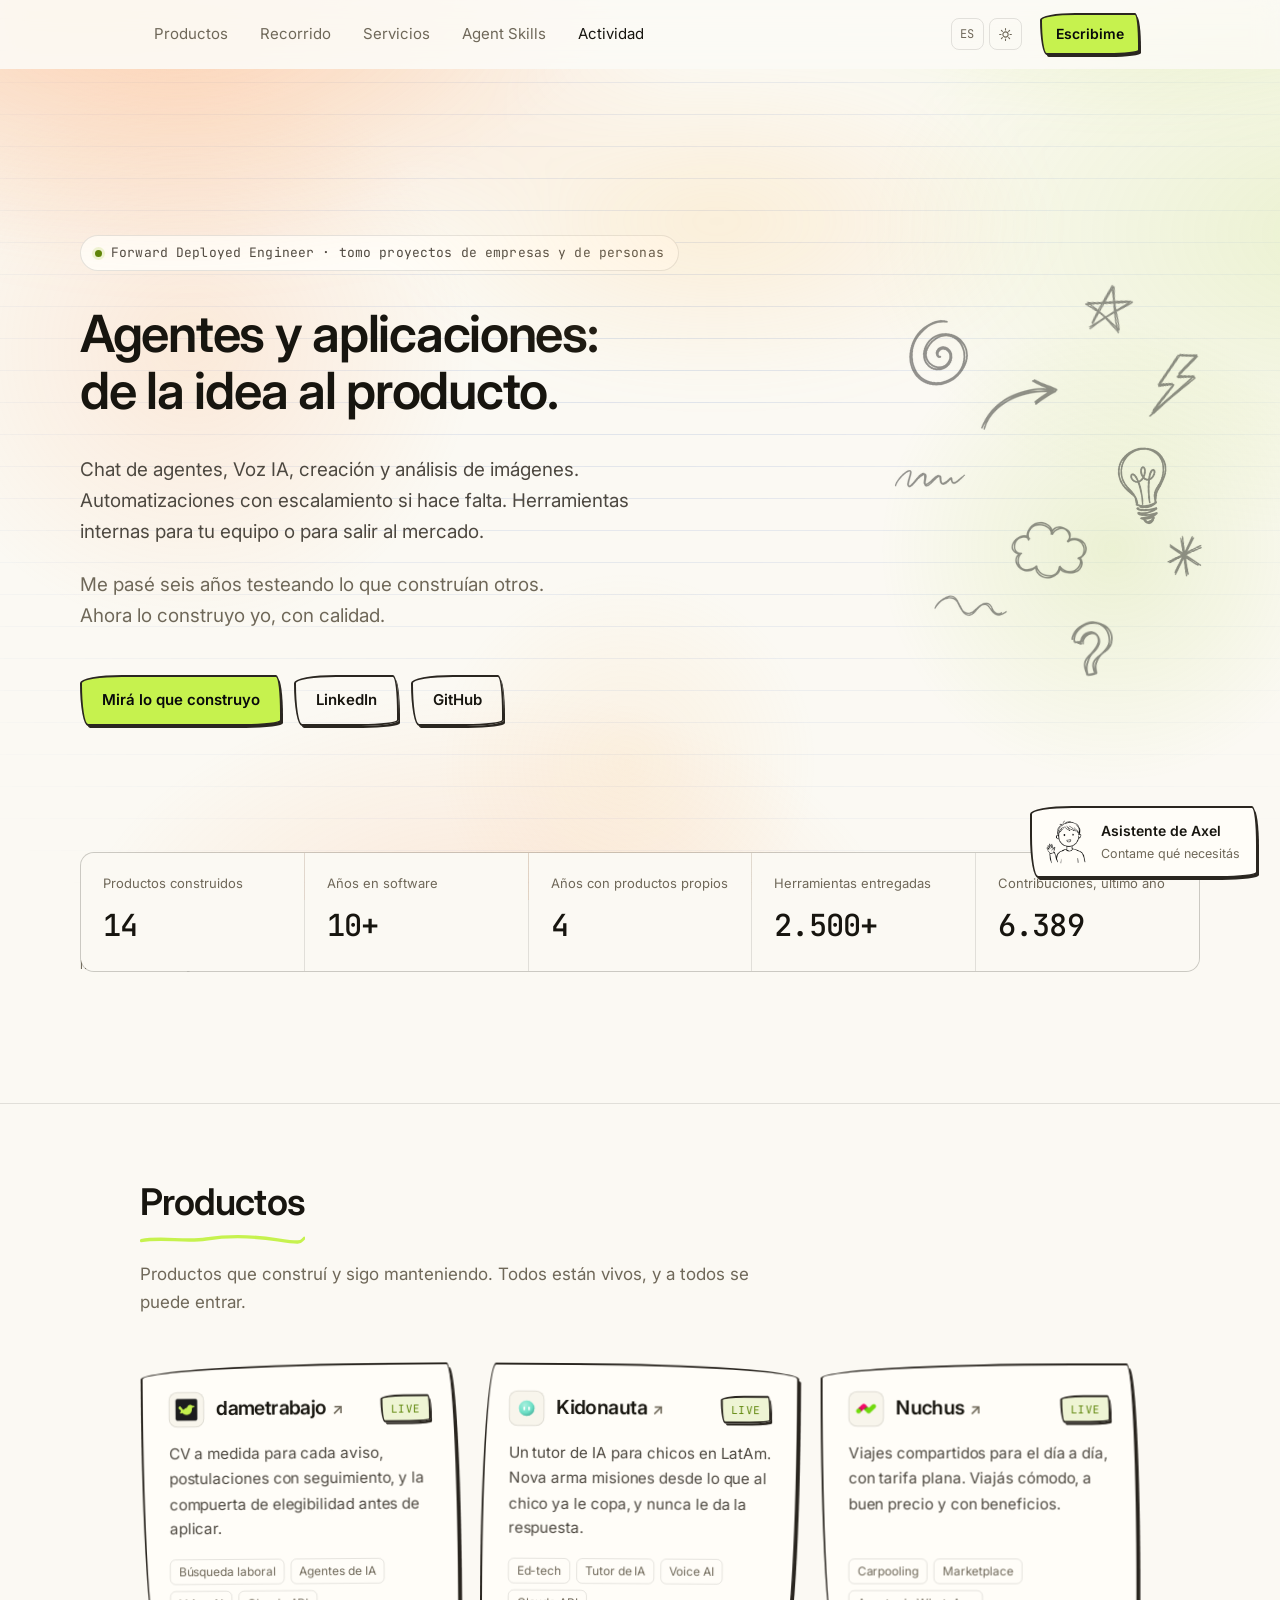
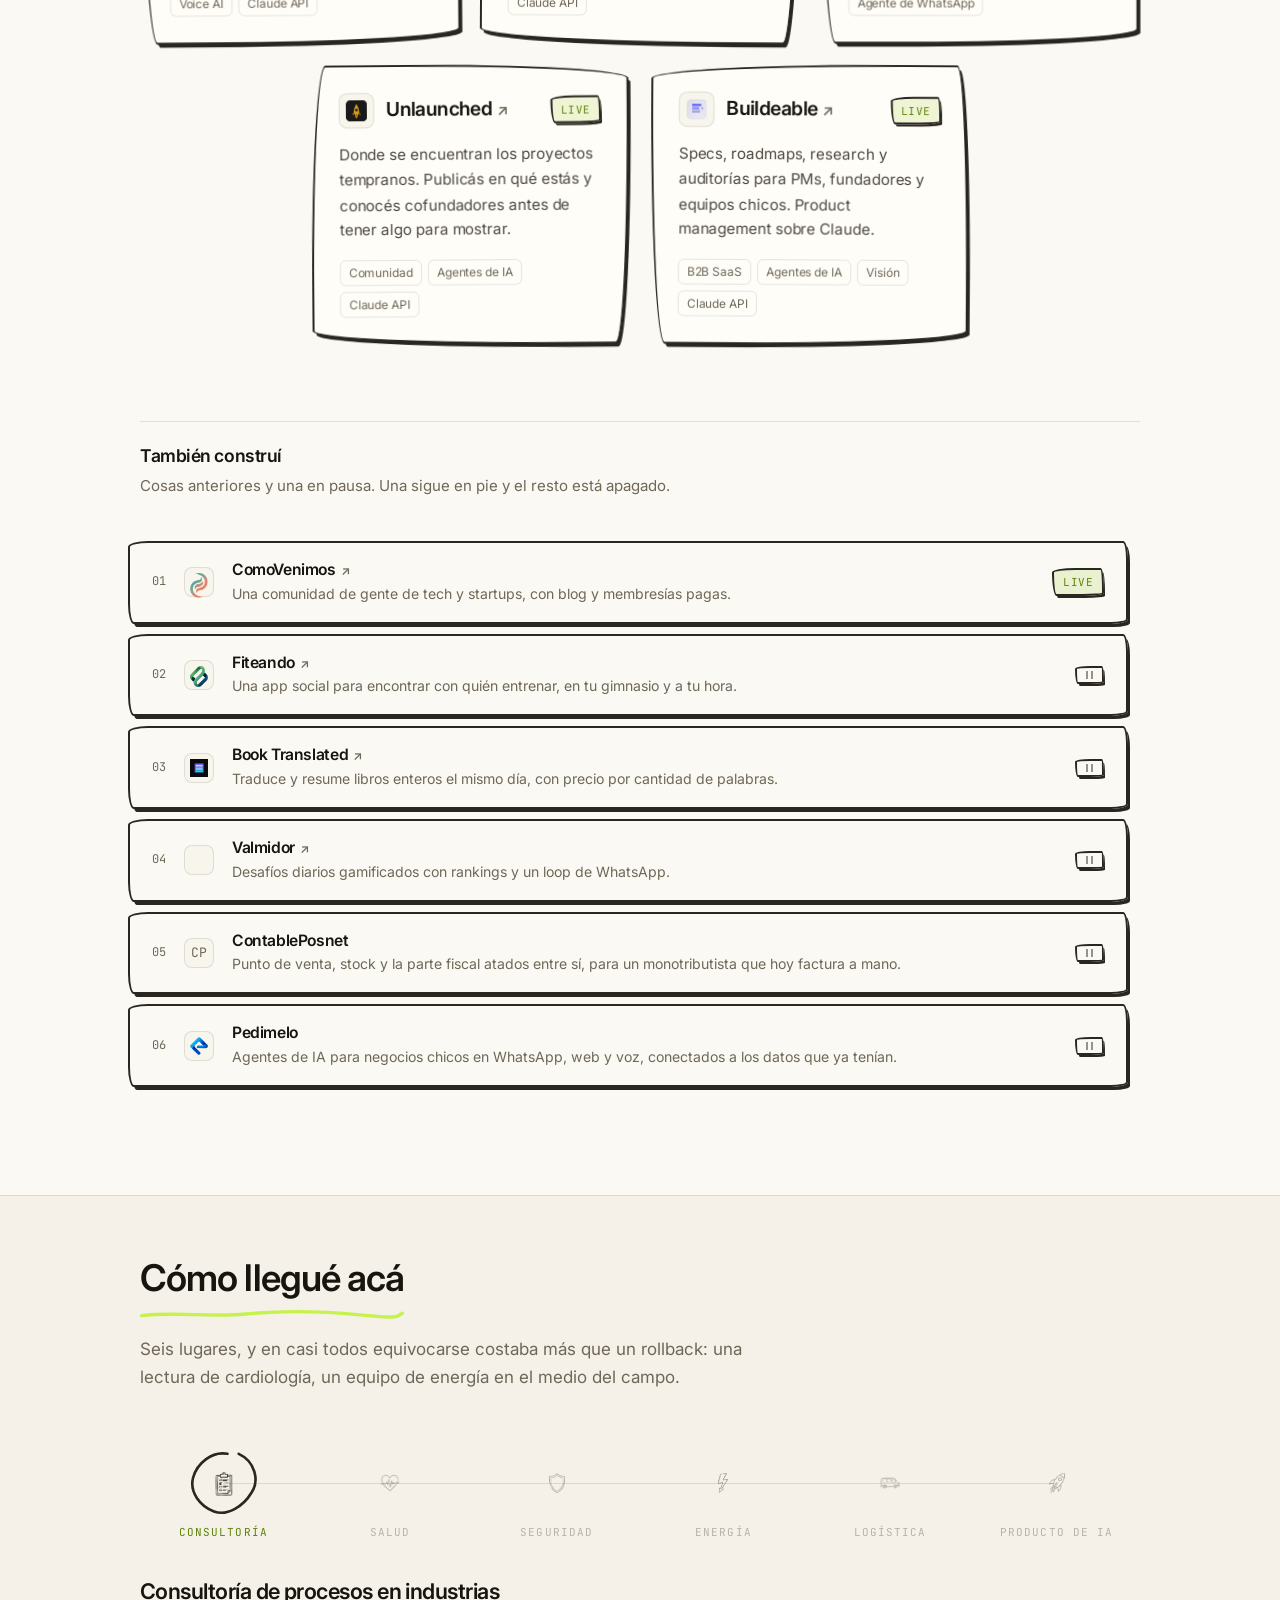
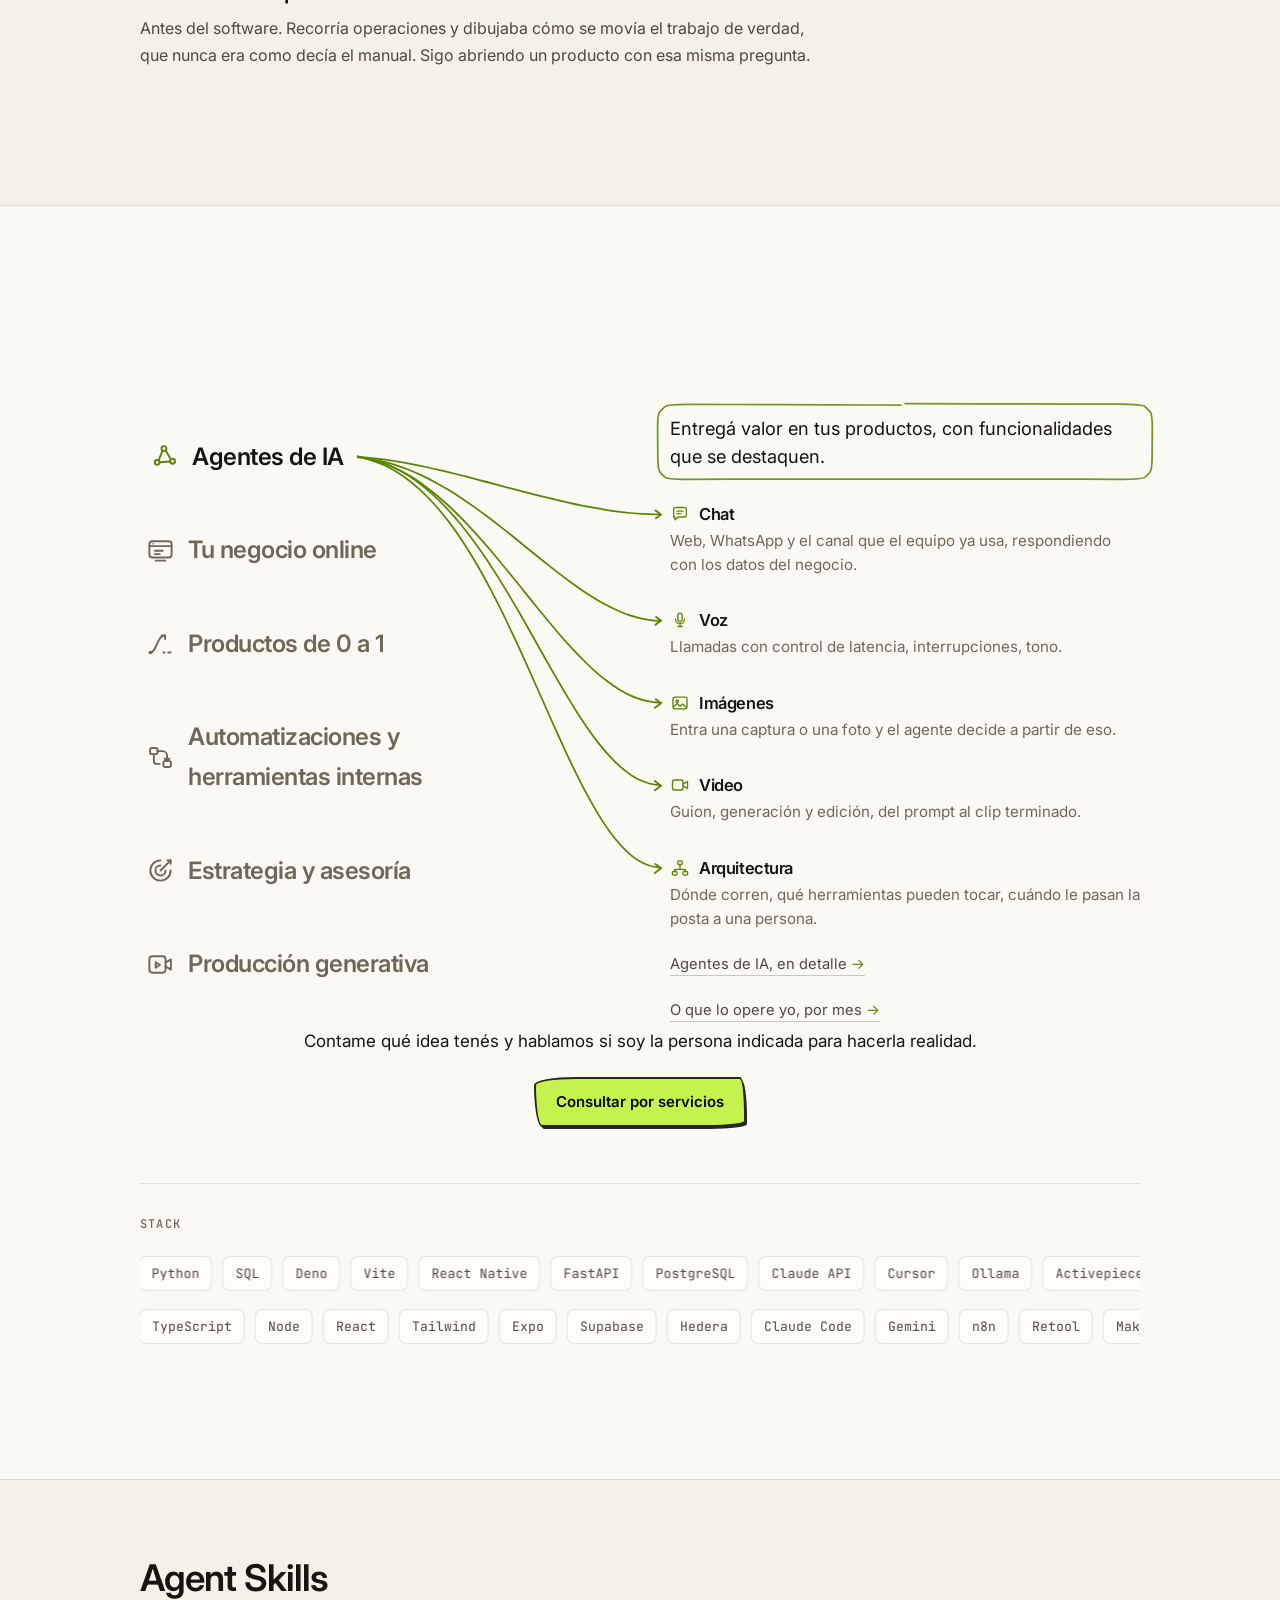
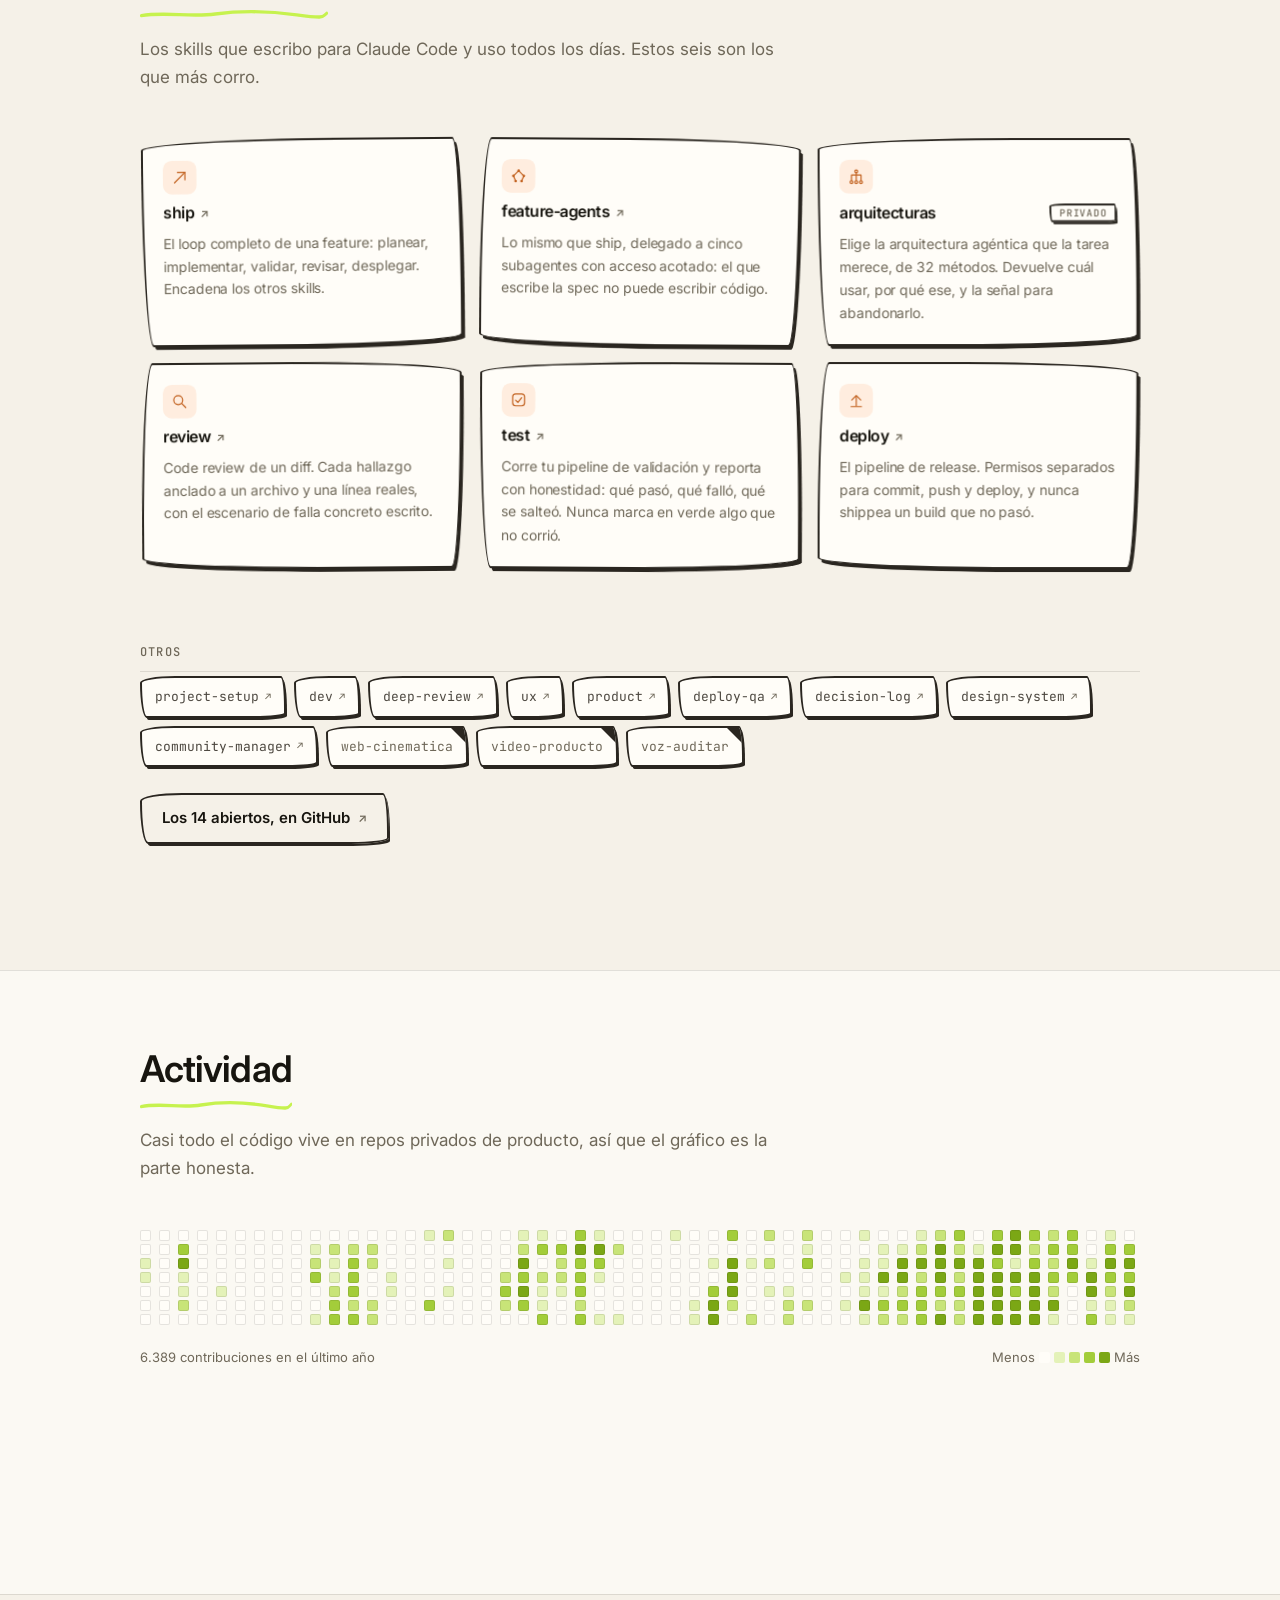
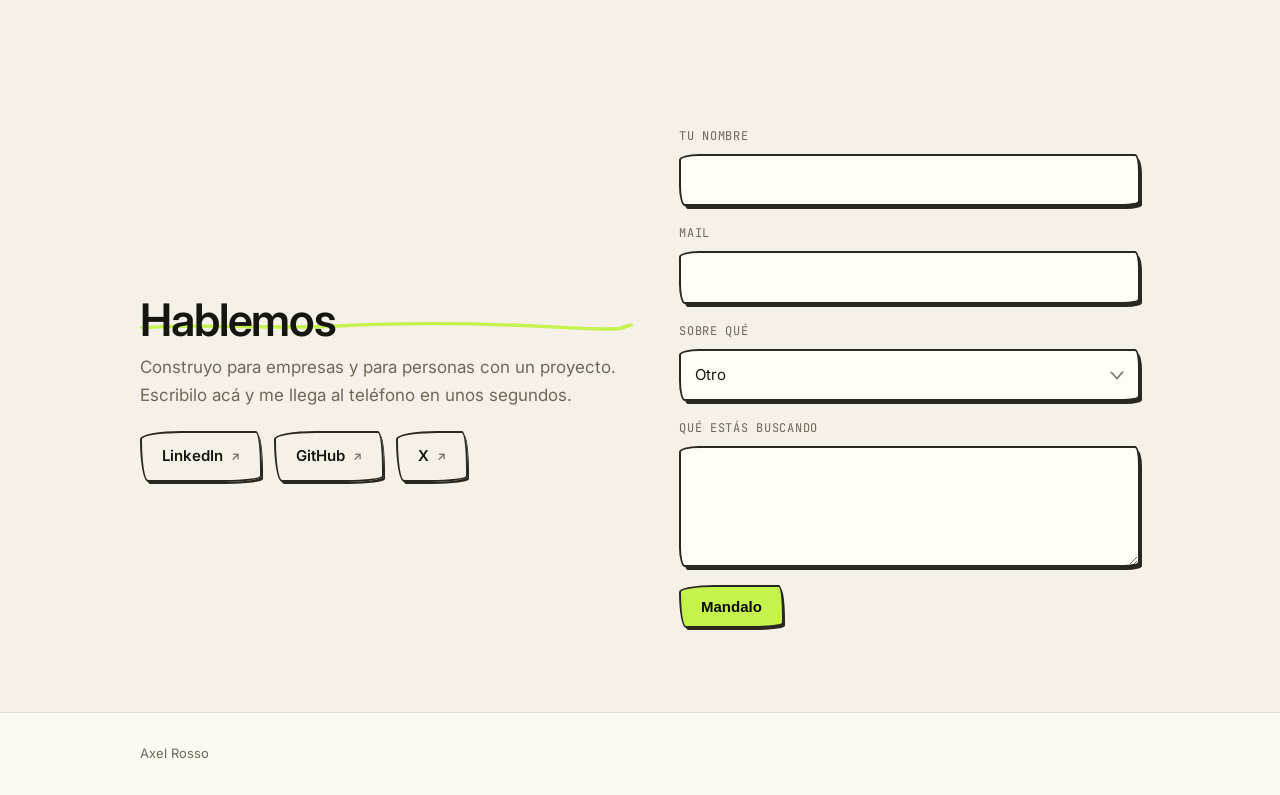
==== index.html @ 7a2b0bc4 "chore(data): refresh GitHub activity" ====
<!doctype html>
<html lang="es" data-skin="doodle">
<head>
<meta charset="utf-8">
<meta name="viewport" content="width=device-width, initial-scale=1">
<title>Agentes de IA, páginas web y productos a medida · Axel Rosso</title>
<meta name="description" content="Agentes de IA, páginas web con medición, automatizaciones y productos desde cero. Trabajo como Forward Deployed Engineer: construyo sobre tus datos y me quedo hasta que funciona. Para empresas y para personas con una idea.">
<link rel="canonical" href="https://axelrosso.com/">
<link rel="alternate" hreflang="es" href="https://axelrosso.com/">
<link rel="alternate" hreflang="en" href="https://axelrosso.com/en/">
<link rel="alternate" hreflang="x-default" href="https://axelrosso.com/">
<meta property="og:type" content="website">
<meta property="og:locale" content="es_AR">
<meta property="og:title" content="Agentes de IA, páginas web y productos a medida · Axel Rosso">
<meta property="og:description" content="Agentes de IA, páginas web con medición, automatizaciones y productos desde cero. Trabajo como Forward Deployed Engineer: construyo sobre tus datos y me quedo hasta que funciona. Para empresas y para personas con una idea.">
<meta property="og:url" content="https://axelrosso.com/">
<meta property="og:image" content="https://axelrosso.com/assets/og.jpg?v=1">
<meta property="og:image:width" content="1200">
<meta property="og:image:height" content="630">
<meta property="og:image:alt" content="Un dibujo a mano de alguien saludando.">
<meta name="twitter:card" content="summary_large_image">
<meta name="twitter:creator" content="@ArrobAxel">
<meta name="theme-color" content="#FBFAF7">
<!-- 🔴 EL .ICO DE LA RAIZ VA PRIMERO Y SIN VERSION EN LA URL. Google saca
     el icono del resultado de busqueda de lo que declara la portada, pero
     su rastreador pide `/favicon.ico` igual y hasta hoy eso daba 404. Y
     pide una URL estable: un `?v=` es una URL que cambia. El png queda
     detras para la pestaña del navegador, que es donde el cache-buster si
     hace falta. -->
<link rel="icon" href="/favicon.ico" sizes="any">
<link rel="icon" type="image/png" href="assets/favicon.png?v=1">
<link rel="apple-touch-icon" href="assets/apple-touch-icon.png?v=1">
<link rel="preconnect" href="https://fonts.googleapis.com">
<link rel="preconnect" href="https://fonts.gstatic.com" crossorigin>
<link rel="stylesheet" href="https://fonts.googleapis.com/css2?family=Inter:wght@400;500;600;700&family=JetBrains+Mono:wght@400;500&display=swap">
<link rel="stylesheet" href="assets/style.css?v=95">
<link rel="stylesheet" href="assets/doodle.css?v=4">
<script>
/* Runs before the body parses, so the page never flashes the wrong theme or
   the wrong language.

   A stored choice always wins. What follows only decides what somebody sees on
   their very first visit, and the toggles are in the bar either way.

   🔴 LIGHT BY DEFAULT, AND prefers-color-scheme IS DELIBERATELY IGNORED. Most
   people never touched that setting, so on a laptop it mostly reports whatever
   the OS shipped with rather than a preference. The skin is drawn ink, and ink
   on paper is what it was designed for: dark is a good version of it, light is
   the one it was drawn as.

   🔴 SPANISH BY DEFAULT, AND THE TEST IS WHERE THEY ARE, NOT WHAT THEIR BROWSER
   IS SET TO. navigator.language answers a different question: plenty of people
   in Latin America run their browser in English without wanting to read this
   page in it. Time zone is the only location signal available with no network
   call and no consent to ask for, and it is not spoofed by accident.

   ⚠️ THE ZONE LIST IS THE US AND CANADA ENUMERATED, NOT `America/` AS A PREFIX.
   Buenos Aires, Mexico City and Sao Paulo are all `America/` too, so a prefix
   would put the whole continent into English, which is the exact opposite of
   what was asked. Enumerated it can only ever be incomplete, never wrong: an
   unlisted zone falls to Spanish, which is the default anyway. navigator
   .language stays as a second chance, so en-US and en-CA also get English even
   from a zone that is not on the list. */
(function () {
  var d = document.documentElement;
  d.classList.add('js');

  /* 🔴 SOLO LA ZONA HORARIA DECIDE, Y navigator.language NO PARTICIPA. Estaba
     como segunda oportunidad, y era el error: alguien en Buenos Aires con el
     navegador en inglés, que es medio gremio, caía en inglés. La pregunta es
     dónde está la persona, no en qué idioma tiene puesto el Chrome.

     ⚠️ La lista es enumerada y por eso está completa a propósito: ahora que es
     la única señal, una zona que falte manda a alguien de Estados Unidos a
     castellano. Enumerar sigue siendo lo correcto contra usar `America/` como
     prefijo, porque Buenos Aires, México y São Paulo también son `America/` y
     eso mandaría el continente entero a inglés.

     Los prefijos de abajo cubren las zonas con subcarpeta (Indiana, Kentucky,
     Dakota del Norte) y los alias viejos `US/` y `Canada/` que algunos
     navegadores todavía reportan. */
  var ZONAS = (
    /* Estados Unidos */
    'America/New_York America/Detroit America/Chicago America/Denver ' +
    'America/Phoenix America/Los_Angeles America/Anchorage America/Adak ' +
    'America/Boise America/Juneau America/Sitka America/Nome America/Menominee ' +
    'America/Metlakatla America/Yakutat Pacific/Honolulu ' +
    /* Canadá */
    'America/Toronto America/Vancouver America/Edmonton America/Winnipeg ' +
    'America/Halifax America/St_Johns America/Regina America/Moncton ' +
    'America/Whitehorse America/Yellowknife America/Iqaluit America/Dawson ' +
    'America/Dawson_Creek America/Fort_Nelson America/Creston America/Inuvik ' +
    'America/Cambridge_Bay America/Rankin_Inlet America/Resolute ' +
    'America/Swift_Current America/Atikokan America/Glace_Bay ' +
    'America/Goose_Bay America/Blanc-Sablon '
  );

  function enNorteamerica() {
    var zona = '';
    try { zona = Intl.DateTimeFormat().resolvedOptions().timeZone || ''; } catch (e) {}
    if (!zona) return false;
    if (ZONAS.indexOf(zona + ' ') > -1) return true;
    return zona.indexOf('America/Indiana/') === 0 ||
           zona.indexOf('America/Kentucky/') === 0 ||
           zona.indexOf('America/North_Dakota/') === 0 ||
           zona.indexOf('US/') === 0 ||
           zona.indexOf('Canada/') === 0;
  }

  var theme, lang;
  try { theme = localStorage.getItem('site-theme'); lang = localStorage.getItem('site-lang'); } catch (e) {}
  if (theme !== 'light' && theme !== 'dark') theme = 'light';
  if (lang !== 'es' && lang !== 'en') lang = enNorteamerica() ? 'en' : 'es';

  /* 🔴 EL IDIOMA AHORA ES UNA URL Y NO UNA CLASE. `/` viene en castellano y
     `/en/` en ingles, con el texto adentro del HTML: es lo unico que hace que
     un buscador vea la version en castellano, porque rastrea desde Estados
     Unidos y con la regla de la zona horaria siempre le tocaba ingles.

     La regla de arriba no cambio: decide, y si lo que decidio no coincide con
     la pagina que se esta cargando, se cambia de direccion.

     ⚠️ `location.replace` y no `location.href`: con `href` queda una entrada en
     el historial y el boton de volver del navegador rebota entre las dos
     versiones sin poder salir.

     ⚠️ Y no se toca `lang` si ya coincide, ni se redirige a nadie que haya
     elegido a mano: `guardado` gana siempre. */
  var ruta = window.location.pathname.replace(/index\.html$/, '');
  var esPortada = ruta === '/' || ruta === '/en/' || ruta === '';
  var paginaActual = (ruta === '/en/') ? 'en' : 'es';

  /* ⚠️ EN UN SOLO SENTIDO: de la raiz al ingles, nunca de `/en/` al castellano.
     Quien abre `/en/` ya pidio ingles, sea porque siguio un enlace o porque lo
     encontro asi en un buscador, y devolverlo es discutirle. Ademas protege a
     esa pagina de que un rastreador que no venga de Estados Unidos la vea
     rebotar, que es la forma mas rapida de que no la indexe.

     ⚠️ Y solo en la portada, con la ruta comparada entera. Las paginas de
     servicio existen unicamente en castellano: mandando a `/` a cualquiera con
     el ingles guardado, quien abre `/agentes-de-ia/` termina en la portada sin
     la pagina que fue a buscar. Con `indexOf('/en')` cualquier ruta que empiece
     con esas dos letras se tomaria por la version en ingles. */
  if (ruta !== '/en/' && esPortada && lang === 'en') {
    window.location.replace('/en/' + window.location.search + window.location.hash);
    return;
  }
  lang = paginaActual;

  d.setAttribute('data-theme', theme);
  d.setAttribute('data-lang', lang);
  d.setAttribute('lang', lang);
  var m = document.querySelector('meta[name="theme-color"]');
  if (m) m.setAttribute('content', theme === 'light' ? '#fbfaf7' : '#08090b');
})();
</script>
<script type="application/ld+json">
{
 "@context": "https://schema.org",
 "@graph": [
  {
   "@type": "Person",
   "@id": "https://axelrosso.com/#axel",
   "name": "Axel Rosso",
   "alternateName": "Ax",
   "jobTitle": "AI Product Manager & AI Product Engineer",
   "hasOccupation": {
    "@type": "Occupation",
    "name": "Forward Deployed Engineer",
    "description": "Entra al equipo del cliente, construye sobre sus datos y se queda hasta que funciona."
   },
   "url": "https://axelrosso.com/",
   "image": "https://axelrosso.com/assets/og.jpg",
   "sameAs": [
    "https://www.linkedin.com/in/axelrosso/",
    "https://github.com/MR-Axel",
    "https://x.com/ArrobAxel",
    "https://unlaunched.online/u/axel"
   ],
   "knowsAbout": [
    "Agentes de IA",
    "Agentes como servicio",
    "Forward deployed engineering",
    "Agentes de WhatsApp",
    "Automatización de procesos",
    "Product management",
    "Desarrollo de productos digitales",
    "Analítica de producto"
   ],
   "address": {
    "@type": "PostalAddress",
    "addressLocality": "Buenos Aires",
    "addressCountry": "AR"
   }
  },
  {
   "@type": "ProfessionalService",
   "@id": "https://axelrosso.com/#servicio",
   "name": "Axel Rosso · Agentes de IA y productos digitales",
   "url": "https://axelrosso.com/",
   "founder": {
    "@id": "https://axelrosso.com/#axel"
   },
   "description": "Agentes de IA para WhatsApp, web y voz, páginas web con la medición puesta desde el principio, automatizaciones, herramientas internas y productos enteros desde cero.",
   "areaServed": [
    {
     "@type": "Country",
     "name": "Argentina"
    },
    {
     "@type": "Country",
     "name": "Chile"
    },
    {
     "@type": "Country",
     "name": "México"
    },
    {
     "@type": "Country",
     "name": "Uruguay"
    },
    {
     "@type": "Country",
     "name": "Colombia"
    },
    {
     "@type": "Country",
     "name": "España"
    }
   ],
   "availableLanguage": [
    "es",
    "en"
   ]
  }
 ]
}
</script>
</head>
<body>
<div class="bg" aria-hidden="true">
  <span class="bg__wash"></span>
  <span class="bg__grid"></span>
  <span class="bg__orb bg__orb--1"></span>
  <span class="bg__orb bg__orb--2"></span>
  <span class="bg__orb bg__orb--3"></span>
</div>
<div class="grain" aria-hidden="true"></div>
<a class="skip" href="#main">Saltar al contenido</a>

<header class="nav">
  <div class="progress" aria-hidden="true"><span id="progress-bar"></span></div>
  <div class="wrap nav__inner">
    <nav class="nav__links" aria-label="Sections">
      <a href="#work">Productos</a>
      <a href="#experience">Recorrido</a>
      <a href="#services">Servicios</a>
      <a href="#skills">Agent Skills</a>
      <a href="#activity">Actividad</a>
    </nav>

    <div class="nav__end">
      <div class="switches">
        <button class="sw" id="lang-toggle" type="button" aria-label="Cambiar idioma / Switch language"><span id="lang-label">ES</span></button>
        <button class="sw" id="theme-toggle" type="button" aria-label="Switch theme">
          <svg class="sw__moon" viewBox="0 0 24 24" fill="none" stroke="currentColor" stroke-width="1.7" stroke-linecap="round" stroke-linejoin="round" aria-hidden="true"><path d="M20 14.5A8.5 8.5 0 0 1 9.5 4a8.5 8.5 0 1 0 10.5 10.5Z"/></svg>
          <svg class="sw__sun" viewBox="0 0 24 24" fill="none" stroke="currentColor" stroke-width="1.7" stroke-linecap="round" aria-hidden="true"><circle cx="12" cy="12" r="4.2"/><path d="M12 2.6v2.2M12 19.2v2.2M2.6 12h2.2M19.2 12h2.2M5.4 5.4l1.6 1.6M17 17l1.6 1.6M18.6 5.4 17 7M7 17l-1.6 1.6"/></svg>
        </button>
      </div>
      <a class="btn btn--sm" href="#contact">Escribime</a>
    </div>
  </div>
</header>

<main id="main">

  <section id="top" class="hero">
    <div class="glow" aria-hidden="true"></div>
    <div class="wrap">
      <div class="hero__grid">
      <div class="hero__copy">
      <p class="eyebrow reveal"><span class="dot"></span> <span class="solo-ancho" data-t>Forward Deployed Engineer · tomo proyectos de empresas y de personas</span><span class="solo-angosto" data-t>Forward Deployed Engineer · para empresas y para personas</span></p>
      <h1 class="reveal">Agentes y aplicaciones:<br>de la idea al producto.</h1>
      <p class="lede reveal">Chat de agentes, Voz IA, creación y análisis de imágenes. Automatizaciones con escalamiento si hace falta. Herramientas internas para tu equipo o para salir al mercado.</p>
      <p class="lede lede--sub reveal">Me pasé seis años testeando lo que construían otros.<br>Ahora lo construyo yo, con calidad.</p>
      <div class="cta reveal">
        <a class="btn" href="#work">Mirá lo que construyo</a>
        <a class="btn btn--ghost" href="https://www.linkedin.com/in/axelrosso/" rel="me noopener" target="_blank">LinkedIn</a>
        <a class="btn btn--ghost" href="https://github.com/MR-Axel" rel="me noopener" target="_blank">GitHub</a>
      </div>
      </div>

      <div class="hero__art" aria-hidden="true">
    <div class="garabatos" id="garabatos">
      <img class="garabato" src="assets/doodles/marcas/espiral.png" alt=""
           style="--x: 6%; --y: 10%; --t: 74px; --g: -9deg; --p: 1.35"
           width="120" height="120" loading="lazy" decoding="async">
      <img class="garabato" src="assets/doodles/marcas/estrella.png" alt=""
           style="--x: 62%; --y: 2%; --t: 58px; --g: 11deg; --p: 0.55"
           width="120" height="120" loading="lazy" decoding="async">
      <img class="garabato" src="assets/doodles/marcas/flecha.png" alt=""
           style="--x: 28%; --y: 24%; --t: 96px; --g: -3deg; --p: 0.85"
           width="120" height="120" loading="lazy" decoding="async">
      <img class="garabato" src="assets/doodles/marcas/rayo.png" alt=""
           style="--x: 84%; --y: 17%; --t: 52px; --g: 14deg; --p: 1.6"
           width="120" height="120" loading="lazy" decoding="async">
      <img class="garabato" src="assets/doodles/marcas/garabato.png" alt=""
           style="--x: 2%; --y: 46%; --t: 84px; --g: 5deg; --p: 0.35"
           width="120" height="120" loading="lazy" decoding="async">
      <img class="garabato" src="assets/doodles/marcas/lampara.png" alt=""
           style="--x: 72%; --y: 40%; --t: 66px; --g: -7deg; --p: 1.05"
           width="120" height="120" loading="lazy" decoding="async">
      <img class="garabato" src="assets/doodles/marcas/nube.png" alt=""
           style="--x: 38%; --y: 58%; --t: 92px; --g: 3deg; --p: 0.6"
           width="120" height="120" loading="lazy" decoding="async">
      <img class="garabato" src="assets/doodles/marcas/asterisco.png" alt=""
           style="--x: 88%; --y: 62%; --t: 46px; --g: -12deg; --p: 1.45"
           width="120" height="120" loading="lazy" decoding="async">
      <img class="garabato" src="assets/doodles/marcas/onda.png" alt=""
           style="--x: 14%; --y: 76%; --t: 88px; --g: 7deg; --p: 0.9"
           width="120" height="120" loading="lazy" decoding="async">
      <img class="garabato" src="assets/doodles/marcas/pregunta.png" alt=""
           style="--x: 58%; --y: 82%; --t: 54px; --g: -5deg; --p: 1.2"
           width="120" height="120" loading="lazy" decoding="async">
    </div>
  </div>
      </div>

      <dl class="stats reveal">
        <div><dt>Productos construidos</dt><dd>14</dd></div>
        <div><dt>Años en software</dt><dd>10+</dd></div>
        <div><dt>Años con productos propios</dt><dd>4</dd></div>
        <div><dt>Herramientas entregadas</dt><dd>2,500+</dd></div>
        <div><dt>Contribuciones, último año</dt><dd data-stat="contributions">5,021</dd></div>
      </dl>
      <script>
        /* 🔴 En linea y aca abajo, no en un archivo con `defer`. Un script
           diferido corre despues de parsear pero el navegador ya pinto, asi
           que los numeros finales alcanzaban a verse antes de saltar a cero.
           Este corre mientras se parsea, apenas la lista existe y antes del
           primer pintado: el numero nace en cero y sube una sola vez.
           Si el JavaScript no corre, esto tampoco, y quedan los valores
           escritos en el html. */
        (function () {
          var m = window.matchMedia('(prefers-reduced-motion: reduce)');
          if (m && m.matches) return;
          var dds = document.querySelectorAll('.stats dd');
          for (var i = 0; i < dds.length; i++) {
            var t = dds[i].textContent.trim();
            var p = t.match(/^([\d.,]+)(\D*)$/);
            if (!p) continue;
            dds[i].setAttribute('data-meta', t);
            dds[i].textContent = '0' + (p[2] || '');
          }
        })();
      </script>
      <p class="credencial">MBA en Tecnología e Innovación</p>
    </div>
  </section>

  <section id="work" class="section">
    <div class="wrap">
      <div class="section__head reveal">
        <h2>Productos</h2>
        <p>Productos que construí y sigo manteniendo. Todos están vivos, y a todos se puede entrar.</p>
      </div>

      <div class="cards-stage">
      <span class="mascot mascot--hornero" aria-hidden="true"><img src="assets/mascots/hornero-doodle.png" alt="" loading="lazy" decoding="async"></span>
      <span class="mascot mascot--carpincho" aria-hidden="true"><img src="assets/mascots/carpincho-doodle.png" alt="" loading="lazy" decoding="async"></span>
      <span class="mascot mascot--nova" aria-hidden="true"><img src="assets/mascots/nova-doodle.png" alt="" loading="lazy" decoding="async"></span>

      <div class="cards">
        <article class="card reveal">
          <div class="card__top">
            <div class="card__title">
              <span class="card__logo"><img src="assets/logos/dametrabajo.png" alt="" loading="lazy"></span>
              <h3><a class="card__link" href="https://dametrabajo.com" target="_blank" rel="noopener">dametrabajo<span class="arrow" aria-hidden="true">↗</span></a></h3>
            </div>
            <span class="pill pill--live">Live</span>
          </div>
          <p>CV a medida para cada aviso, postulaciones con seguimiento, y la compuerta de elegibilidad antes de aplicar.</p>
          <ul class="tags"><li>Búsqueda laboral</li><li>Agentes de IA</li><li>Voice AI</li><li>Claude API</li></ul>
        </article>

        <article class="card reveal">
          <div class="card__top">
            <div class="card__title">
              <span class="card__logo"><img src="assets/logos/kidonauta.svg" alt="" loading="lazy"></span>
              <h3><a class="card__link" href="https://www.kidonauta.com" target="_blank" rel="noopener">Kidonauta<span class="arrow" aria-hidden="true">↗</span></a></h3>
            </div>
            <span class="pill pill--live">Live</span>
          </div>
          <p>Un tutor de IA para chicos en LatAm. Nova arma misiones desde lo que al chico ya le copa, y nunca le da la respuesta.</p>
          <ul class="tags"><li>Ed-tech</li><li>Tutor de IA</li><li>Voice AI</li><li>Claude API</li></ul>
        </article>

        <article class="card reveal">
          <div class="card__top">
            <div class="card__title">
              <span class="card__logo"><img src="assets/logos/nuchus.png" alt="" loading="lazy"></span>
              <h3><a class="card__link" href="https://nuchus.app" target="_blank" rel="noopener">Nuchus<span class="arrow" aria-hidden="true">↗</span></a></h3>
            </div>
            <span class="pill pill--live">Live</span>
          </div>
          <p>Viajes compartidos para el día a día, con tarifa plana. Viajás cómodo, a buen precio y con beneficios.</p>
          <ul class="tags"><li>Carpooling</li><li>Marketplace</li><li>Agente de WhatsApp</li></ul>
        </article>

        <article class="card reveal">
          <div class="card__top">
            <div class="card__title">
              <span class="card__logo"><img src="assets/logos/unlaunched.svg" alt="" loading="lazy"></span>
              <h3><a class="card__link" href="https://unlaunched.online" target="_blank" rel="noopener">Unlaunched<span class="arrow" aria-hidden="true">↗</span></a></h3>
            </div>
            <span class="pill pill--live">Live</span>
          </div>
          <p>Donde se encuentran los proyectos tempranos. Publicás en qué estás y conocés cofundadores antes de tener algo para mostrar.</p>
          <ul class="tags"><li>Comunidad</li><li>Agentes de IA</li><li>Claude API</li></ul>
        </article>

        <article class="card reveal">
          <div class="card__top">
            <div class="card__title">
              <span class="card__logo"><img src="assets/logos/buildeable.svg" alt="" loading="lazy"></span>
              <h3><a class="card__link" href="https://buildeable.com" target="_blank" rel="noopener">Buildeable<span class="arrow" aria-hidden="true">↗</span></a></h3>
            </div>
            <span class="pill pill--live">Live</span>
          </div>
          <p>Specs, roadmaps, research y auditorías para PMs, fundadores y equipos chicos. Product management sobre Claude.</p>
          <ul class="tags"><li>B2B SaaS</li><li>Agentes de IA</li><li>Visión</li><li>Claude API</li></ul>
        </article>

      </div>
      </div>

      <div class="also">
        <div class="also__head reveal">
          <h3>También construí</h3>
          <p>Cosas anteriores y una en pausa. Una sigue en pie y el resto está apagado.</p>
        </div>

        <ul class="sidelist">
          <li class="sideitem reveal">
            <span class="sideitem__idx">01</span>
            <span class="sideitem__logo" aria-hidden="true"><img src="assets/logos/comovenimos.png" alt="" loading="lazy" decoding="async"></span>
            <div class="sideitem__body">
              <h4><a href="https://comovenimos.com" target="_blank" rel="noopener">ComoVenimos<span class="arrow" aria-hidden="true">↗</span></a></h4>
              <p>Una comunidad de gente de tech y startups, con blog y membresías pagas.</p>
            </div>
            <span class="pill pill--live">Live</span>
          </li>

          <li class="sideitem reveal">
            <span class="sideitem__idx">02</span>
            <span class="sideitem__logo" aria-hidden="true"><img src="assets/logos/fiteando.png" alt="" loading="lazy" decoding="async"></span>
            <div class="sideitem__body">
              <h4><a href="https://fiteando.com" target="_blank" rel="noopener">Fiteando<span class="arrow" aria-hidden="true">↗</span></a></h4>
              <p>Una app social para encontrar con quién entrenar, en tu gimnasio y a tu hora.</p>
            </div>
            <span class="pill pill--off" title="Off"><span class="pill__txt">Off</span></span>
          </li>

          <li class="sideitem reveal">
            <span class="sideitem__idx">03</span>
            <span class="sideitem__logo" aria-hidden="true"><img src="assets/logos/booktranslated.png" alt="" loading="lazy" decoding="async"></span>
            <div class="sideitem__body">
              <h4><a href="https://booktranslated.com" target="_blank" rel="noopener">Book Translated<span class="arrow" aria-hidden="true">↗</span></a></h4>
              <p>Traduce y resume libros enteros el mismo día, con precio por cantidad de palabras.</p>
            </div>
            <span class="pill pill--off" title="Off"><span class="pill__txt">Off</span></span>
          </li>

          <li class="sideitem reveal">
            <span class="sideitem__idx">04</span>
            <span class="sideitem__logo" aria-hidden="true"><img src="assets/logos/valmidor.png" alt="" loading="lazy" decoding="async"></span>
            <div class="sideitem__body">
              <h4><a href="https://valmidor.com" target="_blank" rel="noopener">Valmidor<span class="arrow" aria-hidden="true">↗</span></a></h4>
              <p>Desafíos diarios gamificados con rankings y un loop de WhatsApp.</p>
            </div>
            <span class="pill pill--off" title="Off"><span class="pill__txt">Off</span></span>
          </li>
                  <li class="sideitem reveal">
            <span class="sideitem__idx">05</span>
            <span class="sideitem__logo sideitem__logo--letter" aria-hidden="true">CP</span>
            <div class="sideitem__body">
              <h4>ContablePosnet</h4>
              <p>Punto de venta, stock y la parte fiscal atados entre sí, para un monotributista que hoy factura a mano.</p>
            </div>
            <span class="pill pill--off" title="Off"><span class="pill__txt">Off</span></span>
          </li>

          <!-- ⚠️ SIN ENLACE, y no es un olvido: el dominio se perdió y hoy sirve
               la página de un registrador. Un enlace roto molesta; uno que lleva
               al lander de otro parece que el producto terminó siendo eso. -->
          <li class="sideitem reveal">
            <span class="sideitem__idx">06</span>
            <span class="sideitem__logo" aria-hidden="true"><img src="assets/logos/pedimelo.png" alt="" loading="lazy" decoding="async"></span>
            <div class="sideitem__body">
              <h4>Pedimelo</h4>
              <p>Agentes de IA para negocios chicos en WhatsApp, web y voz, conectados a los datos que ya tenían.</p>
            </div>
            <span class="pill pill--off" title="Paused"><span class="pill__txt">En pausa</span></span>
          </li>
</ul>
      </div>
    </div>
  </section>

  <section id="experience" class="section section--alt arc-track">
    <div class="arc-stage">
    <div class="wrap">
      <div class="section__head reveal">
        <h2>Cómo llegué acá</h2>
        <p>Seis lugares, y en casi todos equivocarse costaba más que un rollback: una lectura de cardiología, un equipo de energía en el medio del campo.</p>
      </div>

      <ol class="arc">
        <span class="arc__rail" aria-hidden="true"><span class="arc__rail-fill"></span></span>
        <li class="arc__step">
          <span class="arc__node"><svg class="arc__anillo" viewBox="0 0 100 100" fill="none" aria-hidden="true"><path pathLength="1" d="M71 11C93 21 99 47 88 63C78 80 56 95 38 88C19 81 5 62 10 43C15 24 35 7 56 11"/></svg><img class="arc__ico" src="assets/doodles/consultoria.png" alt="" width="200" height="200" loading="lazy" decoding="async"></span>
          <span class="arc__label">Consultoría</span>
            <div class="arc__body">
            <h3>Consultoría de procesos en industrias</h3>
            <p>Antes del software. Recorría operaciones y dibujaba cómo se movía el trabajo de verdad, que nunca era como decía el manual. Sigo abriendo un producto con esa misma pregunta.</p>
          </div>
        </li>

        <li class="arc__step">
          <span class="arc__node"><svg class="arc__anillo" viewBox="0 0 100 100" fill="none" aria-hidden="true"><path pathLength="1" d="M71 11C93 21 99 47 88 63C78 80 56 95 38 88C19 81 5 62 10 43C15 24 35 7 56 11"/></svg><img class="arc__ico" src="assets/doodles/salud.png" alt="" width="200" height="200" loading="lazy" decoding="async"></span>
          <span class="arc__label">Salud</span>
            <div class="arc__body">
            <h3>Sistemas de cardiología y clínicos</h3>
            <p>QA en sistemas de cardiología. Una lectura equivocada ahí no es un reporte de bug, y de ahí me quedó la costumbre de no creerle a nada que no pueda testear yo.</p>
          </div>
        </li>

        <li class="arc__step">
          <span class="arc__node"><svg class="arc__anillo" viewBox="0 0 100 100" fill="none" aria-hidden="true"><path pathLength="1" d="M71 11C93 21 99 47 88 63C78 80 56 95 38 88C19 81 5 62 10 43C15 24 35 7 56 11"/></svg><img class="arc__ico" src="assets/doodles/seguridad.png" alt="" width="200" height="200" loading="lazy" decoding="async"></span>
          <span class="arc__label">Seguridad</span>
            <div class="arc__body">
            <h3>On-premise, redes cerradas, Linux</h3>
            <p>Redes cerradas: nada de acceso remoto, nada de mirar los logs desde casa. Replicaba sus entornos Linux de este lado para poder testear, y los releases los corría yo. Lo que hice dos veces terminó en un script.</p>
          </div>
        </li>

        <li class="arc__step">
          <span class="arc__node"><svg class="arc__anillo" viewBox="0 0 100 100" fill="none" aria-hidden="true"><path pathLength="1" d="M71 11C93 21 99 47 88 63C78 80 56 95 38 88C19 81 5 62 10 43C15 24 35 7 56 11"/></svg><img class="arc__ico" src="assets/doodles/energia.png" alt="" width="200" height="200" loading="lazy" decoding="async"></span>
          <span class="arc__label">Energía</span>
            <div class="arc__body">
            <h3>IoT y hardware en el campo</h3>
            <p>Dispositivos y sistemas de energía en el campo, donde deshacer un release es mandar una camioneta. Probaba contra el hardware real, que a diferencia de un mock no siempre te da la razón.</p>
          </div>
        </li>

        <li class="arc__step">
          <span class="arc__node"><svg class="arc__anillo" viewBox="0 0 100 100" fill="none" aria-hidden="true"><path pathLength="1" d="M71 11C93 21 99 47 88 63C78 80 56 95 38 88C19 81 5 62 10 43C15 24 35 7 56 11"/></svg><img class="arc__ico" src="assets/doodles/logistica.png" alt="" width="200" height="200" loading="lazy" decoding="async"></span>
          <span class="arc__label">Logística</span>
            <div class="arc__body">
            <h3>Ruteo, flotas y un equipo</h3>
            <p>Producto para optimización de rutas y operación de flotas. Armé el equipo de prototipado desde cero y lo dirigí, hasta que nadie discutía una idea sin tener algo andando adelante.</p>
          </div>
        </li>

        <li class="arc__step">
          <span class="arc__node"><svg class="arc__anillo" viewBox="0 0 100 100" fill="none" aria-hidden="true"><path pathLength="1" d="M71 11C93 21 99 47 88 63C78 80 56 95 38 88C19 81 5 62 10 43C15 24 35 7 56 11"/></svg><img class="arc__ico" src="assets/doodles/producto.png" alt="" width="200" height="200" loading="lazy" decoding="async"></span>
          <span class="arc__label">Producto de IA</span>
            <div class="arc__body">
            <h3>Agentes de cero a producción</h3>
            <p>Arquitectura de agentes y el roadmap encima: qué puede hacer el agente, dónde le pasa la posta, cómo te das cuenta de si es bueno. Lideré el equipo que construyó el workflow builder sobre el que corren, y shippeé features a producción yo mismo.</p>
          </div>
        </li>
      </ol>
    </div>
    </div>
  </section>

  <section id="services" class="section">
    <div class="wrap">
      <div class="section__head reveal">
        <h2>Con qué te puedo ayudar</h2>
      </div>

      <ol class="arbol reveal">
        <svg class="abanico" aria-hidden="true"></svg>
        <li class="arbol__rama esta-abierta">
          <button class="arbol__titulo" type="button" aria-expanded="true">
            <span class="arbol__icono"><svg viewBox="0 0 24 24" fill="none" stroke="currentColor" stroke-width="1.6" stroke-linecap="round" stroke-linejoin="round" aria-hidden="true"><circle cx="12" cy="5.4" r="2"/><circle cx="5.6" cy="16.4" r="2"/><circle cx="18.4" cy="16.4" r="2"/><path d="M10.6 7.2 7 14.6M13.4 7.2 17 14.6M7.6 16.4h8.8"/></svg></span>
            <span class="arbol__nombre" data-t>Agentes de IA</span>
          </button>
          <div class="arbol__hijos">
            <div class="panel">
              <p class="panel__hook">Entregá valor en tus productos, con funcionalidades que se destaquen.</p>
              <ul class="hojas">
                <li class="hoja" style="--i: 0"><svg class="hoja__flecha" viewBox="0 0 34 16" fill="none" aria-hidden="true"><path pathLength="1" d="M1.5 8.4C7 8.1 14 7.6 24.5 7.4" stroke="currentColor" stroke-width="1.7" stroke-linecap="round"/><path pathLength="1" d="M19.8 3.2c1.9 2 3.5 3.3 5.6 4.2-2.2 1.1-3.8 2.4-5.4 4.4" stroke="currentColor" stroke-width="1.7" stroke-linecap="round" stroke-linejoin="round"/></svg><h4><span class="hoja__ico" aria-hidden="true"><svg viewBox="0 0 24 24" fill="none" stroke="currentColor" stroke-width="1.6" stroke-linecap="round" stroke-linejoin="round"><path d="M4.4 6.6a2.4 2.4 0 0 1 2.4-2.4h10.4a2.4 2.4 0 0 1 2.4 2.4v6.6a2.4 2.4 0 0 1-2.4 2.4H10l-4 3.4v-3.4h-1.6Z"/><path d="M8.4 8.6h7.2M8.4 11.6h4.4"/></svg></span><span data-t>Chat</span></h4><p>Web, WhatsApp y el canal que el equipo ya usa, respondiendo con los datos del negocio.</p></li>
                <li class="hoja" style="--i: 1"><svg class="hoja__flecha" viewBox="0 0 34 16" fill="none" aria-hidden="true"><path pathLength="1" d="M1.5 8.4C7 8.1 14 7.6 24.5 7.4" stroke="currentColor" stroke-width="1.7" stroke-linecap="round"/><path pathLength="1" d="M19.8 3.2c1.9 2 3.5 3.3 5.6 4.2-2.2 1.1-3.8 2.4-5.4 4.4" stroke="currentColor" stroke-width="1.7" stroke-linecap="round" stroke-linejoin="round"/></svg><h4><span class="hoja__ico" aria-hidden="true"><svg viewBox="0 0 24 24" fill="none" stroke="currentColor" stroke-width="1.6" stroke-linecap="round" stroke-linejoin="round"><path d="M12 3.8a2.6 2.6 0 0 1 2.6 2.6v4.8a2.6 2.6 0 0 1-5.2 0V6.4A2.6 2.6 0 0 1 12 3.8Z"/><path d="M6.6 11a5.4 5.4 0 0 0 10.8 0"/><path d="M12 16.4v3.4M9.4 19.8h5.2"/></svg></span><span data-t>Voz</span></h4><p>Llamadas con control de latencia, interrupciones, tono.</p></li>
                <li class="hoja" style="--i: 2"><svg class="hoja__flecha" viewBox="0 0 34 16" fill="none" aria-hidden="true"><path pathLength="1" d="M1.5 8.4C7 8.1 14 7.6 24.5 7.4" stroke="currentColor" stroke-width="1.7" stroke-linecap="round"/><path pathLength="1" d="M19.8 3.2c1.9 2 3.5 3.3 5.6 4.2-2.2 1.1-3.8 2.4-5.4 4.4" stroke="currentColor" stroke-width="1.7" stroke-linecap="round" stroke-linejoin="round"/></svg><h4><span class="hoja__ico" aria-hidden="true"><svg viewBox="0 0 24 24" fill="none" stroke="currentColor" stroke-width="1.6" stroke-linecap="round" stroke-linejoin="round"><rect x="3.6" y="5" width="16.8" height="14" rx="2.4"/><circle cx="8.6" cy="9.8" r="1.4"/><path d="m4.4 16.6 4.2-4 3.4 3.2 3-2.6 4.4 3.8"/></svg></span><span data-t>Imágenes</span></h4><p>Entra una captura o una foto y el agente decide a partir de eso.</p></li>
                <li class="hoja" style="--i: 3"><svg class="hoja__flecha" viewBox="0 0 34 16" fill="none" aria-hidden="true"><path pathLength="1" d="M1.5 8.4C7 8.1 14 7.6 24.5 7.4" stroke="currentColor" stroke-width="1.7" stroke-linecap="round"/><path pathLength="1" d="M19.8 3.2c1.9 2 3.5 3.3 5.6 4.2-2.2 1.1-3.8 2.4-5.4 4.4" stroke="currentColor" stroke-width="1.7" stroke-linecap="round" stroke-linejoin="round"/></svg><h4><span class="hoja__ico" aria-hidden="true"><svg viewBox="0 0 24 24" fill="none" stroke="currentColor" stroke-width="1.6" stroke-linecap="round" stroke-linejoin="round"><rect x="3" y="6" width="12.6" height="12" rx="2.4"/><path d="m15.6 11 5.4-3.2v8.4L15.6 13"/></svg></span><span data-t>Video</span></h4><p>Guion, generación y edición, del prompt al clip terminado.</p></li>
                <li class="hoja" style="--i: 4"><svg class="hoja__flecha" viewBox="0 0 34 16" fill="none" aria-hidden="true"><path pathLength="1" d="M1.5 8.4C7 8.1 14 7.6 24.5 7.4" stroke="currentColor" stroke-width="1.7" stroke-linecap="round"/><path pathLength="1" d="M19.8 3.2c1.9 2 3.5 3.3 5.6 4.2-2.2 1.1-3.8 2.4-5.4 4.4" stroke="currentColor" stroke-width="1.7" stroke-linecap="round" stroke-linejoin="round"/></svg><h4><span class="hoja__ico" aria-hidden="true"><svg viewBox="0 0 24 24" fill="none" stroke="currentColor" stroke-width="1.6" stroke-linecap="round" stroke-linejoin="round"><rect x="9.2" y="3.4" width="5.6" height="4.4" rx="1.4"/><rect x="2.8" y="16.2" width="5.6" height="4.4" rx="1.4"/><rect x="15.6" y="16.2" width="5.6" height="4.4" rx="1.4"/><path d="M12 7.8v4.4M5.6 16.2v-2.6h12.8v2.6M12 12.2v1.4"/></svg></span><span data-t>Arquitectura</span></h4><p>Dónde corren, qué herramientas pueden tocar, cuándo le pasan la posta a una persona.</p></li>
              </ul>
              <p class="rama__mas"><a href="/agentes-de-ia/" data-t>Agentes de IA, en detalle</a></p>
              <p class="rama__mas"><a href="/agentes-como-servicio/" data-t>O que lo opere yo, por mes</a></p>
              <a class="btn btn--sm rama__cta" href="#contact" data-tema="agentes" data-t>Consultar por esto</a>
            </div>
          </div>
        </li>
        <li class="arbol__rama">
          <button class="arbol__titulo" type="button" aria-expanded="false">
            <span class="arbol__icono"><svg viewBox="0 0 24 24" fill="none" stroke="currentColor" stroke-width="1.6" stroke-linecap="round" stroke-linejoin="round" aria-hidden="true"><rect x="2.8" y="4.4" width="18.4" height="13.4" rx="2.4"/><path d="M2.8 8.4h18.4"/><circle cx="6" cy="6.4" r="0.7" fill="currentColor" stroke="none"/><path d="M8 20.4h8"/><path d="M7.4 12.2h6.4M7.4 15h4"/></svg></span>
            <span class="arbol__nombre" data-t>Tu negocio online</span>
          </button>
          <div class="arbol__hijos">
            <div class="panel">
              <p class="panel__hook">Lográ una experiencia increíble para tus clientes y obtené los mejores datos para tomar decisiones de calidad.</p>
              <ul class="hojas">
                <li class="hoja" style="--i: 0"><svg class="hoja__flecha" viewBox="0 0 34 16" fill="none" aria-hidden="true"><path pathLength="1" d="M1.5 8.4C7 8.1 14 7.6 24.5 7.4" stroke="currentColor" stroke-width="1.7" stroke-linecap="round"/><path pathLength="1" d="M19.8 3.2c1.9 2 3.5 3.3 5.6 4.2-2.2 1.1-3.8 2.4-5.4 4.4" stroke="currentColor" stroke-width="1.7" stroke-linecap="round" stroke-linejoin="round"/></svg><h4><span class="hoja__ico" aria-hidden="true"><svg viewBox="0 0 24 24" fill="none" stroke="currentColor" stroke-width="1.6" stroke-linecap="round" stroke-linejoin="round"><rect x="3" y="4.6" width="18" height="14.8" rx="2.4"/><path d="M3 8.8h18"/><circle cx="6" cy="6.7" r="0.7" fill="currentColor" stroke="none"/><path d="M6.6 12h7M6.6 15.4h4.4"/></svg></span><span data-t>Landing</span></h4><p>Armada o rediseñada para que diga lo que hacés de verdad.</p></li>
                <li class="hoja" style="--i: 1"><svg class="hoja__flecha" viewBox="0 0 34 16" fill="none" aria-hidden="true"><path pathLength="1" d="M1.5 8.4C7 8.1 14 7.6 24.5 7.4" stroke="currentColor" stroke-width="1.7" stroke-linecap="round"/><path pathLength="1" d="M19.8 3.2c1.9 2 3.5 3.3 5.6 4.2-2.2 1.1-3.8 2.4-5.4 4.4" stroke="currentColor" stroke-width="1.7" stroke-linecap="round" stroke-linejoin="round"/></svg><h4><span class="hoja__ico" aria-hidden="true"><svg viewBox="0 0 24 24" fill="none" stroke="currentColor" stroke-width="1.6" stroke-linecap="round" stroke-linejoin="round"><path d="M3.6 20h16.8"/><path d="M4.6 16.4 9.4 11l3.6 3.2 6-7"/><path d="M16.6 7.2h2.6v2.6"/></svg></span><span data-t>Medición</span></h4><p>Cuánta gente entra, por dónde se va, y qué hizo antes de irse.</p></li>
                <li class="hoja" style="--i: 2"><svg class="hoja__flecha" viewBox="0 0 34 16" fill="none" aria-hidden="true"><path pathLength="1" d="M1.5 8.4C7 8.1 14 7.6 24.5 7.4" stroke="currentColor" stroke-width="1.7" stroke-linecap="round"/><path pathLength="1" d="M19.8 3.2c1.9 2 3.5 3.3 5.6 4.2-2.2 1.1-3.8 2.4-5.4 4.4" stroke="currentColor" stroke-width="1.7" stroke-linecap="round" stroke-linejoin="round"/></svg><h4><span class="hoja__ico" aria-hidden="true"><svg viewBox="0 0 24 24" fill="none" stroke="currentColor" stroke-width="1.6" stroke-linecap="round" stroke-linejoin="round"><path d="M3.6 5h16.8l-6.3 7.4v6.1l-4.2 2.1v-8.2L3.6 5Z"/></svg></span><span data-t>Embudo</span></h4><p>Encontrar el paso que pierde gente y sacarlo del camino.</p></li>
                <li class="hoja" style="--i: 3"><svg class="hoja__flecha" viewBox="0 0 34 16" fill="none" aria-hidden="true"><path pathLength="1" d="M1.5 8.4C7 8.1 14 7.6 24.5 7.4" stroke="currentColor" stroke-width="1.7" stroke-linecap="round"/><path pathLength="1" d="M19.8 3.2c1.9 2 3.5 3.3 5.6 4.2-2.2 1.1-3.8 2.4-5.4 4.4" stroke="currentColor" stroke-width="1.7" stroke-linecap="round" stroke-linejoin="round"/></svg><h4><span class="hoja__ico" aria-hidden="true"><svg viewBox="0 0 24 24" fill="none" stroke="currentColor" stroke-width="1.6" stroke-linecap="round" stroke-linejoin="round"><circle cx="12" cy="12" r="8.4"/><path d="M9.4 10.2a2.6 2.6 0 1 1 3.4 2.5c-.6.2-.8.6-.8 1.2v.5"/><circle cx="12" cy="17" r="0.9" fill="currentColor" stroke="none"/></svg></span><span data-t>Un agente que contesta</span></h4><p>Entrenado con tu negocio, en el sitio y en WhatsApp.</p></li>
              </ul>
              <p class="rama__mas"><a href="/paginas-web/" data-t>Páginas web y medición, en detalle</a></p>
              <a class="btn btn--sm rama__cta" href="#contact" data-tema="online" data-t>Consultar por esto</a>
            </div>
          </div>
        </li>
        <li class="arbol__rama">
          <button class="arbol__titulo" type="button" aria-expanded="false">
            <span class="arbol__icono"><svg viewBox="0 0 24 24" fill="none" stroke="currentColor" stroke-width="1.6" stroke-linecap="round" stroke-linejoin="round" aria-hidden="true"><path d="M3.6 19.4c3.2 0 4.4-4.6 6.2-8.6 1.4-3.1 3-5.4 6-5.4"/><path d="M12.9 5.4h2.9v2.9"/><circle cx="3.6" cy="19.4" r="1.5" fill="currentColor" stroke="none"/><path d="M18.4 19.4h2M14.4 19.4h1"/></svg></span>
            <span class="arbol__nombre" data-t>Productos de 0 a 1</span>
          </button>
          <div class="arbol__hijos">
            <div class="panel">
              <p class="panel__hook">Convirtamos tu sueño en una realidad.</p>
              <ul class="hojas">
                <li class="hoja" style="--i: 0"><svg class="hoja__flecha" viewBox="0 0 34 16" fill="none" aria-hidden="true"><path pathLength="1" d="M1.5 8.4C7 8.1 14 7.6 24.5 7.4" stroke="currentColor" stroke-width="1.7" stroke-linecap="round"/><path pathLength="1" d="M19.8 3.2c1.9 2 3.5 3.3 5.6 4.2-2.2 1.1-3.8 2.4-5.4 4.4" stroke="currentColor" stroke-width="1.7" stroke-linecap="round" stroke-linejoin="round"/></svg><h4><span class="hoja__ico" aria-hidden="true"><svg viewBox="0 0 24 24" fill="none" stroke="currentColor" stroke-width="1.6" stroke-linecap="round" stroke-linejoin="round"><circle cx="12" cy="12" r="8"/><circle cx="12" cy="12" r="4"/><circle cx="12" cy="12" r="1" fill="currentColor" stroke="none"/></svg></span><span data-t>Estrategia</span></h4><p>Qué se construye, para quién, y qué queda afuera de la primera versión.</p></li>
                <li class="hoja" style="--i: 1"><svg class="hoja__flecha" viewBox="0 0 34 16" fill="none" aria-hidden="true"><path pathLength="1" d="M1.5 8.4C7 8.1 14 7.6 24.5 7.4" stroke="currentColor" stroke-width="1.7" stroke-linecap="round"/><path pathLength="1" d="M19.8 3.2c1.9 2 3.5 3.3 5.6 4.2-2.2 1.1-3.8 2.4-5.4 4.4" stroke="currentColor" stroke-width="1.7" stroke-linecap="round" stroke-linejoin="round"/></svg><h4><span class="hoja__ico" aria-hidden="true"><svg viewBox="0 0 24 24" fill="none" stroke="currentColor" stroke-width="1.6" stroke-linecap="round" stroke-linejoin="round"><path d="M14.8 5.4a4.2 4.2 0 0 0-5.7 5.2L4 15.6a2 2 0 0 0 2.8 2.8l5-5.1a4.2 4.2 0 0 0 5.2-5.7l-2.4 2.4-2.2-.6-.6-2.2Z"/></svg></span><span data-t>Desarrollo</span></h4><p>De la spec al release, en semanas. El repo queda tuyo.</p></li>
                <li class="hoja" style="--i: 2"><svg class="hoja__flecha" viewBox="0 0 34 16" fill="none" aria-hidden="true"><path pathLength="1" d="M1.5 8.4C7 8.1 14 7.6 24.5 7.4" stroke="currentColor" stroke-width="1.7" stroke-linecap="round"/><path pathLength="1" d="M19.8 3.2c1.9 2 3.5 3.3 5.6 4.2-2.2 1.1-3.8 2.4-5.4 4.4" stroke="currentColor" stroke-width="1.7" stroke-linecap="round" stroke-linejoin="round"/></svg><h4><span class="hoja__ico" aria-hidden="true"><svg viewBox="0 0 24 24" fill="none" stroke="currentColor" stroke-width="1.6" stroke-linecap="round" stroke-linejoin="round"><path d="M5.4 14.2c3.4-8 8-10.4 12.8-10.4.2 4.8-2.2 9.4-10.2 12.8"/><path d="m5.4 14.2 4 4"/><path d="M6.6 18.6c-1 1-1.4 2.6-1.4 2.6s1.6-.4 2.6-1.4"/><circle cx="14.4" cy="9" r="1.6"/></svg></span><span data-t>Lanzamiento</span></h4><p>Salida al mercado con la medición puesta desde el día uno.</p></li>
              </ul>
              <p class="rama__mas"><a href="/producto-desde-cero/" data-t>Productos desde cero, en detalle</a></p>
              <a class="btn btn--sm rama__cta" href="#contact" data-tema="cero" data-t>Consultar por esto</a>
            </div>
          </div>
        </li>
        <li class="arbol__rama">
          <button class="arbol__titulo" type="button" aria-expanded="false">
            <span class="arbol__icono"><svg viewBox="0 0 24 24" fill="none" stroke="currentColor" stroke-width="1.6" stroke-linecap="round" stroke-linejoin="round" aria-hidden="true"><rect x="3.4" y="4.2" width="6.2" height="5" rx="1.6"/><rect x="14.4" y="14.8" width="6.2" height="5" rx="1.6"/><path d="M9.6 6.7h4.2a3.6 3.6 0 0 1 3.6 3.6v4.5"/><path d="M15.5 12.9 17.4 15l1.9-2.1"/><path d="M6.5 9.2v5.6a2.5 2.5 0 0 0 2.5 2.5h2.4"/></svg></span>
            <span class="arbol__nombre" data-t>Automatizaciones y<br>herramientas internas</span>
          </button>
          <div class="arbol__hijos">
            <div class="panel">
              <p class="panel__hook">Ahorremos horas de tareas repetitivas y obtené data y seguimiento de tus avances.</p>
              <ul class="hojas">
                <li class="hoja" style="--i: 0"><svg class="hoja__flecha" viewBox="0 0 34 16" fill="none" aria-hidden="true"><path pathLength="1" d="M1.5 8.4C7 8.1 14 7.6 24.5 7.4" stroke="currentColor" stroke-width="1.7" stroke-linecap="round"/><path pathLength="1" d="M19.8 3.2c1.9 2 3.5 3.3 5.6 4.2-2.2 1.1-3.8 2.4-5.4 4.4" stroke="currentColor" stroke-width="1.7" stroke-linecap="round" stroke-linejoin="round"/></svg><h4><span class="hoja__ico" aria-hidden="true"><svg viewBox="0 0 24 24" fill="none" stroke="currentColor" stroke-width="1.6" stroke-linecap="round" stroke-linejoin="round"><path d="M4.6 9.4a7.6 7.6 0 0 1 12.6-3.2l2.2 2.2"/><path d="M19.4 4.6v3.8h-3.8"/><path d="M19.4 14.6a7.6 7.6 0 0 1-12.6 3.2l-2.2-2.2"/><path d="M4.6 19.4v-3.8h3.8"/></svg></span><span data-t>Automatizaciones y flujos</span></h4><p>El proceso que hoy es una persona copiando entre dos pantallas.</p></li>
                <li class="hoja" style="--i: 1"><svg class="hoja__flecha" viewBox="0 0 34 16" fill="none" aria-hidden="true"><path pathLength="1" d="M1.5 8.4C7 8.1 14 7.6 24.5 7.4" stroke="currentColor" stroke-width="1.7" stroke-linecap="round"/><path pathLength="1" d="M19.8 3.2c1.9 2 3.5 3.3 5.6 4.2-2.2 1.1-3.8 2.4-5.4 4.4" stroke="currentColor" stroke-width="1.7" stroke-linecap="round" stroke-linejoin="round"/></svg><h4><span class="hoja__ico" aria-hidden="true"><svg viewBox="0 0 24 24" fill="none" stroke="currentColor" stroke-width="1.6" stroke-linecap="round" stroke-linejoin="round"><rect x="3.2" y="4.4" width="17.6" height="15.2" rx="2.4"/><path d="M3.2 9h17.6M9 9v10.6"/><path d="M12.2 12.4h5.4M12.2 15.6h3.4"/></svg></span><span data-t>Herramientas internas</span></h4><p>Paneles y back office para tu equipo, o para salir al mercado.</p></li>
                <li class="hoja" style="--i: 2"><svg class="hoja__flecha" viewBox="0 0 34 16" fill="none" aria-hidden="true"><path pathLength="1" d="M1.5 8.4C7 8.1 14 7.6 24.5 7.4" stroke="currentColor" stroke-width="1.7" stroke-linecap="round"/><path pathLength="1" d="M19.8 3.2c1.9 2 3.5 3.3 5.6 4.2-2.2 1.1-3.8 2.4-5.4 4.4" stroke="currentColor" stroke-width="1.7" stroke-linecap="round" stroke-linejoin="round"/></svg><h4><span class="hoja__ico" aria-hidden="true"><svg viewBox="0 0 24 24" fill="none" stroke="currentColor" stroke-width="1.6" stroke-linecap="round" stroke-linejoin="round"><rect x="3.4" y="4.4" width="17.2" height="15.2" rx="2.4"/><path d="M7.4 15.4v-3M11.6 15.4V9.6M15.8 15.4v-4.6"/></svg></span><span data-t>Tableros</span></h4><p>Los que se abren cuando hay que decidir algo.</p></li>
                <li class="hoja" style="--i: 3"><svg class="hoja__flecha" viewBox="0 0 34 16" fill="none" aria-hidden="true"><path pathLength="1" d="M1.5 8.4C7 8.1 14 7.6 24.5 7.4" stroke="currentColor" stroke-width="1.7" stroke-linecap="round"/><path pathLength="1" d="M19.8 3.2c1.9 2 3.5 3.3 5.6 4.2-2.2 1.1-3.8 2.4-5.4 4.4" stroke="currentColor" stroke-width="1.7" stroke-linecap="round" stroke-linejoin="round"/></svg><h4><span class="hoja__ico" aria-hidden="true"><svg viewBox="0 0 24 24" fill="none" stroke="currentColor" stroke-width="1.6" stroke-linecap="round" stroke-linejoin="round"><path d="M8.6 12.4 6 15a3.4 3.4 0 0 0 4.8 4.8l1.6-1.6"/><path d="M15.4 11.6 18 9a3.4 3.4 0 0 0-4.8-4.8l-1.6 1.6"/><path d="m9.6 14.4 4.8-4.8"/></svg></span><span data-t>Continuidad</span></h4><p>Que siga andando seis meses después de que el que la armó se fue.</p></li>
              </ul>
              <p class="rama__mas"><a href="/automatizaciones/" data-t>Automatizaciones, en detalle</a></p>
              <a class="btn btn--sm rama__cta" href="#contact" data-tema="automatizacion" data-t>Consultar por esto</a>
            </div>
          </div>
        </li>
        <li class="arbol__rama">
          <button class="arbol__titulo" type="button" aria-expanded="false">
            <span class="arbol__icono"><svg viewBox="0 0 24 24" fill="none" stroke="currentColor" stroke-width="1.6" stroke-linecap="round" stroke-linejoin="round" aria-hidden="true"><path d="M12 3.6a8.4 8.4 0 1 0 8.4 8.4"/><path d="M12 7.8a4.2 4.2 0 1 0 4.2 4.2"/><path d="M12 12 20.4 3.6"/><path d="M17.6 3.6h2.8v2.8"/></svg></span>
            <span class="arbol__nombre" data-t>Estrategia y asesoría</span>
          </button>
          <div class="arbol__hijos">
            <div class="panel">
              <p class="panel__hook">Te ayudo a desbloquear diseños agénticos, llevar productos a la realidad o integrar IA en tus equipos.</p>
              <ul class="hojas">
                <li class="hoja" style="--i: 0"><svg class="hoja__flecha" viewBox="0 0 34 16" fill="none" aria-hidden="true"><path pathLength="1" d="M1.5 8.4C7 8.1 14 7.6 24.5 7.4" stroke="currentColor" stroke-width="1.7" stroke-linecap="round"/><path pathLength="1" d="M19.8 3.2c1.9 2 3.5 3.3 5.6 4.2-2.2 1.1-3.8 2.4-5.4 4.4" stroke="currentColor" stroke-width="1.7" stroke-linecap="round" stroke-linejoin="round"/></svg><h4><span class="hoja__ico" aria-hidden="true"><svg viewBox="0 0 24 24" fill="none" stroke="currentColor" stroke-width="1.6" stroke-linecap="round" stroke-linejoin="round"><circle cx="8.4" cy="8.6" r="3"/><path d="M3.4 19.4a5 5 0 0 1 10 0"/><path d="M16.4 7.4h4.2M16.4 11h4.2M16.4 14.6h2.6"/></svg></span><span data-t>Uno a uno</span></h4><p>Con el fundador, sobre lo que se está por decidir.</p></li>
                <li class="hoja" style="--i: 1"><svg class="hoja__flecha" viewBox="0 0 34 16" fill="none" aria-hidden="true"><path pathLength="1" d="M1.5 8.4C7 8.1 14 7.6 24.5 7.4" stroke="currentColor" stroke-width="1.7" stroke-linecap="round"/><path pathLength="1" d="M19.8 3.2c1.9 2 3.5 3.3 5.6 4.2-2.2 1.1-3.8 2.4-5.4 4.4" stroke="currentColor" stroke-width="1.7" stroke-linecap="round" stroke-linejoin="round"/></svg><h4><span class="hoja__ico" aria-hidden="true"><svg viewBox="0 0 24 24" fill="none" stroke="currentColor" stroke-width="1.6" stroke-linecap="round" stroke-linejoin="round"><circle cx="8" cy="9" r="2.6"/><circle cx="15.6" cy="9" r="2.6"/><path d="M3.4 18.6a4.6 4.6 0 0 1 9.2 0"/><path d="M12.6 18.6a4.6 4.6 0 0 1 8 -2.8"/></svg></span><span data-t>Al lado del equipo</span></h4><p>Al lado de los que construyen, en las decisiones de IA.</p></li>
              </ul>
              <p class="rama__mas"><a href="/asesoria-ia/" data-t>Asesoría en IA, en detalle</a></p>
              <a class="btn btn--sm rama__cta" href="#contact" data-tema="estrategia" data-t>Consultar por esto</a>
            </div>
          </div>
        </li>
        <li class="arbol__rama">
          <button class="arbol__titulo" type="button" aria-expanded="false">
            <span class="arbol__icono"><svg viewBox="0 0 24 24" fill="none" stroke="currentColor" stroke-width="1.6" stroke-linecap="round" stroke-linejoin="round" aria-hidden="true"><rect x="2.8" y="5.2" width="13.4" height="13.6" rx="2.6"/><path d="m8 10.2 3.6 2.2L8 14.6v-4.4Z"/><path d="m16.2 10.4 4.4-2.6v8.4l-4.4-2.6"/></svg></span>
            <span class="arbol__nombre" data-t>Producción generativa</span>
          </button>
          <div class="arbol__hijos">
            <div class="panel">
              <p class="panel__hook">Destaquemos tu sitio y tus campañas.</p>
              <ul class="hojas">
                <li class="hoja" style="--i: 0"><svg class="hoja__flecha" viewBox="0 0 34 16" fill="none" aria-hidden="true"><path pathLength="1" d="M1.5 8.4C7 8.1 14 7.6 24.5 7.4" stroke="currentColor" stroke-width="1.7" stroke-linecap="round"/><path pathLength="1" d="M19.8 3.2c1.9 2 3.5 3.3 5.6 4.2-2.2 1.1-3.8 2.4-5.4 4.4" stroke="currentColor" stroke-width="1.7" stroke-linecap="round" stroke-linejoin="round"/></svg><h4><span class="hoja__ico" aria-hidden="true"><svg viewBox="0 0 24 24" fill="none" stroke="currentColor" stroke-width="1.6" stroke-linecap="round" stroke-linejoin="round"><rect x="3.6" y="5" width="16.8" height="14" rx="2.4"/><circle cx="8.6" cy="9.8" r="1.4"/><path d="m4.4 16.6 4.2-4 3.4 3.2 3-2.6 4.4 3.8"/></svg></span><span data-t>Imágenes</span></h4><p>Para la landing, el producto y la campaña.</p></li>
                <li class="hoja" style="--i: 1"><svg class="hoja__flecha" viewBox="0 0 34 16" fill="none" aria-hidden="true"><path pathLength="1" d="M1.5 8.4C7 8.1 14 7.6 24.5 7.4" stroke="currentColor" stroke-width="1.7" stroke-linecap="round"/><path pathLength="1" d="M19.8 3.2c1.9 2 3.5 3.3 5.6 4.2-2.2 1.1-3.8 2.4-5.4 4.4" stroke="currentColor" stroke-width="1.7" stroke-linecap="round" stroke-linejoin="round"/></svg><h4><span class="hoja__ico" aria-hidden="true"><svg viewBox="0 0 24 24" fill="none" stroke="currentColor" stroke-width="1.6" stroke-linecap="round" stroke-linejoin="round"><rect x="3" y="6" width="12.6" height="12" rx="2.4"/><path d="m15.6 11 5.4-3.2v8.4L15.6 13"/></svg></span><span data-t>Video</span></h4><p>Del prompt al clip renderizado.</p></li>
                <li class="hoja" style="--i: 2"><svg class="hoja__flecha" viewBox="0 0 34 16" fill="none" aria-hidden="true"><path pathLength="1" d="M1.5 8.4C7 8.1 14 7.6 24.5 7.4" stroke="currentColor" stroke-width="1.7" stroke-linecap="round"/><path pathLength="1" d="M19.8 3.2c1.9 2 3.5 3.3 5.6 4.2-2.2 1.1-3.8 2.4-5.4 4.4" stroke="currentColor" stroke-width="1.7" stroke-linecap="round" stroke-linejoin="round"/></svg><h4><span class="hoja__ico" aria-hidden="true"><svg viewBox="0 0 24 24" fill="none" stroke="currentColor" stroke-width="1.6" stroke-linecap="round" stroke-linejoin="round"><path d="m12 3.6 7.4 4v8.8L12 20.4l-7.4-4V7.6L12 3.6Z"/><path d="m4.6 7.6 7.4 4 7.4-4M12 11.6v8.8"/></svg></span><span data-t>Producto</span></h4><p>Grabación de demos de tu producto, listas para mostrar.</p></li>
                <li class="hoja" style="--i: 3"><svg class="hoja__flecha" viewBox="0 0 34 16" fill="none" aria-hidden="true"><path pathLength="1" d="M1.5 8.4C7 8.1 14 7.6 24.5 7.4" stroke="currentColor" stroke-width="1.7" stroke-linecap="round"/><path pathLength="1" d="M19.8 3.2c1.9 2 3.5 3.3 5.6 4.2-2.2 1.1-3.8 2.4-5.4 4.4" stroke="currentColor" stroke-width="1.7" stroke-linecap="round" stroke-linejoin="round"/></svg><h4><span class="hoja__ico" aria-hidden="true"><svg viewBox="0 0 24 24" fill="none" stroke="currentColor" stroke-width="1.6" stroke-linecap="round" stroke-linejoin="round"><path d="m12 4 2.4 5 5.4.8-3.9 3.8.9 5.4-4.8-2.5-4.8 2.5.9-5.4L4.2 9.8 9.6 9 12 4Z"/></svg></span><span data-t>Marca</span></h4><p>Logo e identidad, con las piezas que la sostienen.</p></li>
              </ul>
              <p class="rama__mas"><a href="/contenido-con-ia/" data-t>Producción generativa, en detalle</a></p>
              <a class="btn btn--sm rama__cta" href="#contact" data-tema="generativa" data-t>Consultar por esto</a>
            </div>
          </div>
        </li>
      </ol>

      <p class="cierre reveal">Contame qué idea tenés y hablamos si soy la persona indicada para hacerla realidad.</p>
      <div class="cierre__cta reveal"><a class="btn" href="#contact">Consultar por servicios</a></div>

      <div class="stack reveal">
        <h3 class="stack__label">Stack</h3>
        <ul class="chips">
          <li>Python</li><li>TypeScript</li><li>SQL</li><li>Node</li><li>Deno</li>
          <li>React</li><li>Vite</li><li>Tailwind</li><li>React Native</li><li>Expo</li>
          <li>FastAPI</li><li>Supabase</li><li>PostgreSQL</li><li>Hedera</li>
          <li>Claude API</li><li>Claude Code</li><li>Cursor</li><li>Gemini</li><li>Ollama</li>
          <li>n8n</li><li>Activepieces</li><li>Retool</li><li>Zapier</li><li>Make</li>
          <li>Docker</li><li>Caddy</li><li>Vercel</li><li>Coolify</li><li>GitHub Actions</li><li>Jenkins</li><li>Playwright</li>
          <li>MercadoPago</li><li>Lemon Squeezy</li><li>Resend</li><li>Telegram API</li>
          <li>Umami</li><li>LogRocket</li><li>Sentry</li><li>Tableau</li><li>Metabase</li>
        </ul>
      </div>

    </div>
  </section>

  <section id="skills" class="section section--alt">
    <div class="wrap">
      <div class="section__head reveal">
        <h2>Agent Skills</h2>
        <p>Los skills que escribo para Claude Code y uso todos los días. Estos seis son los que más corro.</p>
      </div>

      <div class="skills-grid">
        <a class="skill-card reveal" href="https://github.com/MR-Axel/skills/tree/main/ship" target="_blank" rel="noopener">
          <span class="skill-icon"><svg viewBox="0 0 24 24" fill="none" stroke="currentColor" stroke-width="1.6" stroke-linecap="round" stroke-linejoin="round"><path d="M5 19 19 5"/><path d="M9 5h10v10"/></svg></span>
          <h3>ship<span class="arrow" aria-hidden="true">↗</span></h3>
          <p>El loop completo de una feature: planear, implementar, validar, revisar, desplegar. Encadena los otros skills.</p>
        </a>

        <a class="skill-card reveal" href="https://github.com/MR-Axel/skills/tree/main/feature-agents" target="_blank" rel="noopener">
          <span class="skill-icon"><svg viewBox="0 0 24 24" fill="none" stroke="currentColor" stroke-width="1.6" stroke-linecap="round"><circle cx="12" cy="5" r="1.8" fill="currentColor" stroke="none"/><circle cx="5" cy="12" r="1.8" fill="currentColor" stroke="none"/><circle cx="19" cy="12" r="1.8" fill="currentColor" stroke="none"/><circle cx="8" cy="19" r="1.8" fill="currentColor" stroke="none"/><circle cx="16" cy="19" r="1.8" fill="currentColor" stroke="none"/><line x1="12" y1="5" x2="5" y2="12"/><line x1="12" y1="5" x2="19" y2="12"/><line x1="5" y1="12" x2="8" y2="19"/><line x1="19" y1="12" x2="16" y2="19"/></svg></span>
          <h3>feature-agents<span class="arrow" aria-hidden="true">↗</span></h3>
          <p>Lo mismo que ship, delegado a cinco subagentes con acceso acotado: el que escribe la spec no puede escribir código.</p>
        </a>

        <article class="skill-card skill-card--own reveal">
          <span class="skill-icon"><svg class="" viewBox="0 0 24 24" fill="none" stroke="currentColor" stroke-width="1.6" stroke-linecap="round" stroke-linejoin="round" aria-hidden="true"><circle cx="12" cy="4.8" r="1.9"/><circle cx="5.6" cy="19.2" r="1.9"/><circle cx="12" cy="19.2" r="1.9"/><circle cx="18.4" cy="19.2" r="1.9"/><path d="M12 6.7v3.1M12 9.8H5.6v7.5M12 9.8v7.5M12 9.8h6.4v7.5"/></svg></span>
          <h3>arquitecturas<span class="skill-mark">Privado</span></h3>
          <p>Elige la arquitectura agéntica que la tarea merece, de 32 métodos. Devuelve cuál usar, por qué ese, y la señal para abandonarlo.</p>
        </article>

        <a class="skill-card reveal" href="https://github.com/MR-Axel/skills/tree/main/review" target="_blank" rel="noopener">
          <span class="skill-icon"><svg viewBox="0 0 24 24" fill="none" stroke="currentColor" stroke-width="1.6" stroke-linecap="round" stroke-linejoin="round"><circle cx="10" cy="10" r="6"/><line x1="14.5" y1="14.5" x2="20" y2="20"/></svg></span>
          <h3>review<span class="arrow" aria-hidden="true">↗</span></h3>
          <p>Code review de un diff. Cada hallazgo anclado a un archivo y una línea reales, con el escenario de falla concreto escrito.</p>
        </a>

        <a class="skill-card reveal" href="https://github.com/MR-Axel/skills/tree/main/test" target="_blank" rel="noopener">
          <span class="skill-icon"><svg viewBox="0 0 24 24" fill="none" stroke="currentColor" stroke-width="1.6" stroke-linecap="round" stroke-linejoin="round"><rect x="4" y="4" width="16" height="16" rx="4"/><polyline points="8 12.5 11 15.5 16 9"/></svg></span>
          <h3>test<span class="arrow" aria-hidden="true">↗</span></h3>
          <p>Corre tu pipeline de validación y reporta con honestidad: qué pasó, qué falló, qué se salteó. Nunca marca en verde algo que no corrió.</p>
        </a>

        <a class="skill-card reveal" href="https://github.com/MR-Axel/skills/tree/main/deploy" target="_blank" rel="noopener">
          <span class="skill-icon"><svg viewBox="0 0 24 24" fill="none" stroke="currentColor" stroke-width="1.6" stroke-linecap="round" stroke-linejoin="round"><line x1="12" y1="19" x2="12" y2="6"/><polyline points="6 11 12 5 18 11"/><line x1="5" y1="20" x2="19" y2="20"/></svg></span>
          <h3>deploy<span class="arrow" aria-hidden="true">↗</span></h3>
          <p>El pipeline de release. Permisos separados para commit, push y deploy, y nunca shippea un build que no pasó.</p>
        </a>
      </div>

      <h3 class="skills-band">Otros</h3>
      <ul class="minis">
        <li class="reveal"><a class="mini" href="https://github.com/MR-Axel/skills/tree/main/project-setup" target="_blank" rel="noopener">project-setup<span class="arrow" aria-hidden="true">↗</span></a></li>
        <li class="reveal"><a class="mini" href="https://github.com/MR-Axel/skills/tree/main/dev" target="_blank" rel="noopener">dev<span class="arrow" aria-hidden="true">↗</span></a></li>
        <li class="reveal"><a class="mini" href="https://github.com/MR-Axel/skills/tree/main/deep-review" target="_blank" rel="noopener">deep-review<span class="arrow" aria-hidden="true">↗</span></a></li>
        <li class="reveal"><a class="mini" href="https://github.com/MR-Axel/skills/tree/main/ux" target="_blank" rel="noopener">ux<span class="arrow" aria-hidden="true">↗</span></a></li>
        <li class="reveal"><a class="mini" href="https://github.com/MR-Axel/skills/tree/main/product" target="_blank" rel="noopener">product<span class="arrow" aria-hidden="true">↗</span></a></li>
        <li class="reveal"><a class="mini" href="https://github.com/MR-Axel/skills/tree/main/deploy-qa" target="_blank" rel="noopener">deploy-qa<span class="arrow" aria-hidden="true">↗</span></a></li>
        <li class="reveal"><a class="mini" href="https://github.com/MR-Axel/skills/tree/main/decision-log" target="_blank" rel="noopener">decision-log<span class="arrow" aria-hidden="true">↗</span></a></li>
        <li class="reveal"><a class="mini" href="https://github.com/MR-Axel/skills/tree/main/design-system" target="_blank" rel="noopener">design-system<span class="arrow" aria-hidden="true">↗</span></a></li>
        <li class="reveal"><a class="mini" href="https://github.com/MR-Axel/skills/tree/main/community-manager" target="_blank" rel="noopener">community-manager<span class="arrow" aria-hidden="true">↗</span></a></li>
        <li class="reveal"><span class="mini mini--own" title="Private">web-cinematica</span></li>
        <li class="reveal"><span class="mini mini--own" title="Private">video-producto</span></li>
        <li class="reveal"><span class="mini mini--own" title="Private">voz-auditar</span></li>
      </ul>

      <div class="skills-cta reveal">
        <a class="btn btn--ghost" href="https://github.com/MR-Axel/skills" target="_blank" rel="noopener">Los 14 abiertos, en GitHub<span class="arrow" aria-hidden="true">↗</span></a>
      </div>
    </div>
  </section>

  <section id="activity" class="section">
    <div class="wrap">
      <div class="section__head reveal">
        <h2>Actividad</h2>
        <p>Casi todo el código vive en repos privados de producto, así que el gráfico es la parte honesta.</p>
      </div>

      <figure class="heat reveal" aria-labelledby="heat-caption">
        <div class="heat__scroll">
          <div class="heat__grid" id="heatmap" role="img" aria-label="GitHub contribution graph for the last year"></div>
        </div>
        <figcaption id="heat-caption" class="heat__caption">
          <span data-stat="contributions-line">6.389 contribuciones en el último año</span>
          <span class="heat__legend"><span data-t>Menos</span>
            <i class="lv lv0"></i><i class="lv lv1"></i><i class="lv lv2"></i><i class="lv lv3"></i><i class="lv lv4"></i>
            <span data-t>Más</span></span>
        </figcaption>
      </figure>

      <p class="note reveal">Lo público es este sitio y los Agent Skills de arriba. Todo lo demás es código de producto en repos privados. <a href="https://github.com/MR-Axel" target="_blank" rel="noopener">Ver el perfil en GitHub<span class="arrow" aria-hidden="true">↗</span></a></p>
    </div>
  </section>

  <section id="contact" class="section section--alt contact">
    <div class="wrap">
      <div class="contact__grid">
        <div class="contact__side reveal">
          <h2>Hablemos</h2>
          <p class="contact__lede">Construyo para empresas y para personas con un proyecto. Escribilo acá y me llega al teléfono en unos segundos.</p>
          <div class="contact__redes">
            <a class="btn btn--ghost" href="https://www.linkedin.com/in/axelrosso/" rel="me noopener" target="_blank">LinkedIn<span class="arrow" aria-hidden="true">↗</span></a>
            <a class="btn btn--ghost" href="https://github.com/MR-Axel" rel="me noopener" target="_blank">GitHub<span class="arrow" aria-hidden="true">↗</span></a>
            <a class="btn btn--ghost" href="https://x.com/ArrobAxel" rel="me noopener" target="_blank">X<span class="arrow" aria-hidden="true">↗</span></a>
          </div>
        </div>

        <form class="form reveal" id="contact-form" autocomplete="on">
          <div class="field">
            <label for="f-name" data-t>Tu nombre</label>
            <input id="f-name" name="nombre" type="text" required minlength="2" maxlength="80" autocomplete="name">
          </div>
          <div class="field">
            <label for="f-mail" data-t>Mail</label>
            <input id="f-mail" name="mail" type="email" required maxlength="120" autocomplete="email">
          </div>
          <div class="field">
            <label for="f-tema" data-t>Sobre qué</label>
            <select id="f-tema" name="tema" required>
              <option value="otro" data-t selected>Otro</option>
              <option value="agentes" data-t>Agentes de IA</option>
              <option value="servicio" data-t>Agentes como servicio</option>
              <option value="online" data-t>Tu negocio online</option>
              <option value="cero" data-t>Productos de 0 a 1</option>
              <option value="automatizacion" data-t>Automatizaciones y herramientas internas</option>
              <option value="estrategia" data-t>Estrategia y asesoría</option>
              <option value="generativa" data-t>Producción generativa</option>
            </select>
          </div>
          <div class="field">
            <label for="f-what" data-t>Qué estás buscando</label>
            <textarea id="f-what" name="busca" required minlength="10" maxlength="2000" rows="4"></textarea>
          </div>

          <div class="trampa" aria-hidden="true">
            <label for="f-web">Website</label>
            <input id="f-web" name="web" type="text" tabindex="-1" autocomplete="off">
          </div>

          <button class="btn" type="submit" data-t>Mandalo</button>

          <p class="form__msg" data-estado="enviando" hidden>Mandando.</p>
          <p class="form__msg form__msg--ok" data-estado="listo" hidden>Llegó. Los leo yo y contesto desde mi correo, casi siempre dentro del día.</p>
          <p class="form__msg form__msg--mal" data-estado="error" hidden>No salió. Por LinkedIn le pego la vuelta y lo veo igual.</p>
        </form>
      </div>
    </div>
  </section>
</main>

<svg width="0" height="0" aria-hidden="true" style="position:absolute">
  <filter id="tiembla" x="-20%" y="-20%" width="140%" height="140%">
    <feTurbulence type="fractalNoise" baseFrequency="0.028" numOctaves="3" seed="7" result="ruido"/>
    <feDisplacementMap in="SourceGraphic" in2="ruido" scale="1.9"
                       xChannelSelector="R" yChannelSelector="G"/>
  </filter>
</svg>


<div class="lima" id="lima" hidden>
  <button class="lima__launch" id="lima-launch" type="button"
          aria-expanded="false" aria-controls="lima-panel">
    <img class="lima__cara" src="assets/doodles/asistente.png" alt="" width="512" height="561" aria-hidden="true">
    <span class="lima__pitch">
      <strong data-t>Asistente de Axel</strong>
      <span data-t>Contame qué necesitás</span>
    </span>
  </button>

  <section class="lima__panel" id="lima-panel" aria-labelledby="lima-title" hidden>
    <header class="lima__head">
      <img class="lima__cara lima__cara--grande" src="assets/doodles/asistente.png" alt="" width="512" height="561" aria-hidden="true">
      <span class="lima__who">
        <strong id="lima-title" data-t>Asistente de Axel</strong>
      </span>
      <button class="lima__x" id="lima-close" type="button">
        <span class="oculto" data-t>Cerrar</span>
        <span aria-hidden="true">×</span>
      </button>
    </header>

    <div class="lima__log" id="lima-log" role="log" aria-live="polite"></div>

    <form class="lima__ask" id="lima-ask">
      <label class="oculto" for="lima-input" data-t>Tu mensaje</label>
      <input id="lima-input" type="text" maxlength="1200" autocomplete="off"
             required>
      <button class="lima__send" type="submit">
        <span class="oculto" data-t>Mandar</span>
        <span aria-hidden="true">→</span>
      </button>
    </form>
  </section>

  <div class="lima__strings" hidden>
    <p data-frase="hola">Hola, soy el asistente de este sitio. Contame qué estás tratando de construir o de arreglar y te oriento, o te paso derecho con Axel.</p>
    <p data-frase="pensando">Pensando.</p>
    <p data-frase="dejar">Dejar mis datos</p>
    <p data-frase="caido">Algo se rompió de mi lado. El formulario de más arriba le llega igual.</p>
  </div>
</div>


<footer class="foot">
  <div class="wrap foot__inner">
    <p>Axel Rosso</p>
  </div>
</footer>

<script src="assets/medir.js?v=2" defer></script>
<script src="assets/i18n.js?v=64"></script>
<script src="assets/app.js?v=43"></script>
<script src="assets/interact.js?v=3" defer></script>
<script src="assets/form.js?v=6" defer></script>
<script src="assets/mobile.js?v=8" defer></script>
<script src="assets/lima.js?v=2" defer></script>
</body>
</html>
---- assets/style.css ----
/* Axel Rosso — personal site
   Two themes, one accent, used sparingly.

   Theming rule: every colour is a token on :root (dark) and overridden inside
   [data-theme="light"]. Nothing hardcodes a hex outside this block, so a new
   theme is one more override and never a hunt through the file.

   The accent splits in two on purpose. --accent is the fill: the lime stays
   lime in both themes because it is the brand. --accent-ink is the same idea
   as text, and lime text on white is unreadable, so light mode darkens it. */

:root {
  --bg: #0a0908;
  --bg-alt: #0f0d0b;
  --surface: #141210;
  --surface-hi: #1a1714;
  --line: rgba(255, 255, 255, 0.08);
  --line-hi: rgba(255, 255, 255, 0.16);
  --text: #f5f2ee;
  --text-mid: #b9b3ab;
  --muted: #8f887f;

  --accent: #c6f24e;
  --accent-ink: #c6f24e;
  --on-accent: #08090b;
  --accent-soft: rgba(198, 242, 78, 0.12);
  --accent-line: rgba(198, 242, 78, 0.3);
  --warm: #ff9d5c;
  --warm-soft: rgba(255, 157, 92, 0.1);

  --nav-bg: rgba(8, 9, 11, 0.72);
  --hover-wash: rgba(255, 255, 255, 0.05);
  --spot: rgba(198, 242, 78, 0.11);
  --grain: 0.035;

  /* heatmap ramp */
  --lv1: rgba(198, 242, 78, 0.34);
  --lv2: rgba(198, 242, 78, 0.56);
  --lv3: rgba(198, 242, 78, 0.78);
  --lv4: #c6f24e;

  /* page-wide gradient wash, moved by the parallax layer */
  --wash-1: rgba(255, 157, 92, 0.12);
  --wash-2: rgba(198, 242, 78, 0.09);
  --grid-ink: rgba(255, 255, 255, 1);
  --grid-opacity: 0.07;
  --margen: rgba(255, 157, 92, 0.55);
  --margen-op: 0.3;
  --orb-1: rgba(255, 157, 92, 0.1);
  --orb-2: rgba(198, 242, 78, 0.085);
  --orb-3: rgba(255, 200, 120, 0.065);
  --glow-1: rgba(255, 157, 92, 0.24);
  --glow-2: rgba(198, 242, 78, 0.19);
  --glow-3: rgba(255, 200, 120, 0.13);

  /* mascots sit behind the cards; dark mode pushes them down into the page */
  --mascot-opacity: 0.4;
  --mascot-filter: invert(1);

  --sans: "Inter", -apple-system, BlinkMacSystemFont, "Segoe UI", Roboto, Helvetica, Arial, sans-serif;
  --mono: "JetBrains Mono", ui-monospace, SFMono-Regular, Menlo, Consolas, monospace;

  --wrap: 1080px;
  --pad: clamp(20px, 5vw, 40px);
  --radius: 14px;

  --ease-out: cubic-bezier(0.22, 0.61, 0.36, 1);
  color-scheme: dark;
}

[data-theme="light"] {
  --bg: #fbfaf7;
  --bg-alt: #f3f0ea;
  --surface: #ffffff;
  --surface-hi: #f7f5f0;
  --line: rgba(24, 22, 16, 0.11);
  --line-hi: rgba(24, 22, 16, 0.22);
  --text: #17150f;
  --text-mid: #4d4840;
  --muted: #6f6859;

  --accent: #c6f24e;
  --accent-ink: #5c8407;
  --on-accent: #08090b;
  --accent-soft: rgba(150, 200, 30, 0.16);
  --accent-line: rgba(120, 165, 20, 0.42);
  --warm: #c2611f;
  --warm-soft: rgba(255, 157, 92, 0.16);

  --nav-bg: rgba(251, 250, 247, 0.78);
  --hover-wash: rgba(24, 22, 16, 0.045);
  --spot: rgba(150, 200, 30, 0.16);
  --grain: 0.02;

  --lv1: #e4f2b8;
  --lv2: #c8e478;
  --lv3: #a3cd3a;
  --lv4: #7ba715;

  --wash-1: rgba(255, 157, 92, 0.2);
  --wash-2: rgba(160, 210, 40, 0.17);
  --grid-ink: rgba(70, 110, 190, 1);
  --grid-opacity: 0.16;
  --margen: rgba(200, 70, 60, 1);
  --margen-op: 0.34;
  --orb-1: rgba(255, 157, 92, 0.17);
  --orb-2: rgba(150, 200, 30, 0.145);
  --orb-3: rgba(255, 190, 110, 0.125);
  --glow-1: rgba(255, 157, 92, 0.32);
  --glow-2: rgba(170, 220, 50, 0.28);
  --glow-3: rgba(255, 200, 120, 0.22);

  /* on a light page the same figures have to be lifted, not darkened */
  --mascot-opacity: 0.34;
  --mascot-filter: none;

  color-scheme: light;
}

*, *::before, *::after { box-sizing: border-box; }

html { scroll-behavior: smooth; }
@media (prefers-reduced-motion: reduce) { html { scroll-behavior: auto; } }

body {
  margin: 0;
  background: var(--bg);
  color: var(--text);
  font-family: var(--sans);
  font-size: 17px;
  line-height: 1.65;
  -webkit-font-smoothing: antialiased;
  text-rendering: optimizeLegibility;
  transition: background-color 0.35s ease, color 0.35s ease;
}

/* ---------- background layers ---------- */

/* Five fixed layers, each drifting at its own rate against the scroll, which
   is what turns a flat gradient into depth: the grid goes one way, the wash
   and the orbs go the other and at different speeds. Every layer is
   oversized and every drift is capped in app.js, so none can expose an edge
   however long the page gets. */
.bg { position: fixed; inset: 0; z-index: 0; pointer-events: none; overflow: hidden; }
.bg > * {
  position: absolute; display: block;
  will-change: transform;
  transition: opacity 0.35s ease;
}

.bg__wash {
  inset: -25% -10%;
  background:
    radial-gradient(58% 38% at 14% 12%, var(--wash-1), transparent 62%),
    radial-gradient(48% 34% at 96% 34%, var(--wash-2), transparent 66%),
    radial-gradient(40% 30% at 40% 88%, var(--wash-1), transparent 68%);
  transform: translate3d(0, var(--y-wash, 0px), 0);
}

/* El renglón de cuaderno. Es la capa que antes era una cuadrícula: se le
   cambió el dibujo en vez de sumar una encima, porque dos tramas superpuestas
   se ven sucias y porque app.js ya le escribe el parallax a esta.

   🔴 SOLO HORIZONTALES, SIN VERTICALES. Un cuadriculado se lee como papel
   milimetrado o como una grilla de diseño; el renglón se lee como un cuaderno.
   Es la misma capa y una línea menos de CSS, y cambia por completo qué objeto
   parece la página.

   ⚠️ Y EL PASO ES 32px, QUE NO ES ARBITRARIO: es el interlineado del cuerpo de
   texto. Con cualquier otro número los renglones cruzan los párrafos en
   diagonal visual, cada línea de texto cae en un lugar distinto del renglón, y
   el ojo lo lee como desalineado sin saber por qué. Cuadrando con el
   interlineado, el texto se apoya en el renglón como en un cuaderno de verdad.
   Si algún día cambia `line-height` del cuerpo, este número cambia con él. */
.bg__grid {
  inset: -30% -10%;
  opacity: var(--grid-opacity);
  background-image: linear-gradient(to bottom, var(--grid-ink) 1px, transparent 1px);
  background-size: 100% 32px;
  -webkit-mask-image: radial-gradient(72% 62% at 50% 42%, #000 0%, transparent 82%);
  mask-image: radial-gradient(72% 62% at 50% 42%, #000 0%, transparent 82%);
  transform: translate3d(0, var(--y-grid, 0px), 0);
}

}

/* soft colour bodies. radial gradients rather than blur(): the same look
   without asking the compositor to filter three full-screen layers */
.bg__orb { border-radius: 50%; }
.bg__orb--1 {
  width: 46vw; height: 46vw; left: -8vw; top: 6vh;
  background: radial-gradient(circle, var(--orb-1), transparent 68%);
  transform: translate3d(var(--x-orb1, 0px), var(--y-orb1, 0px), 0);
  animation: drift-a 26s ease-in-out infinite;
}
.bg__orb--2 {
  width: 38vw; height: 38vw; right: -6vw; top: 34vh;
  background: radial-gradient(circle, var(--orb-2), transparent 68%);
  transform: translate3d(var(--x-orb2, 0px), var(--y-orb2, 0px), 0);
  animation: drift-b 34s ease-in-out infinite;
}
.bg__orb--3 {
  width: 30vw; height: 30vw; left: 34vw; bottom: -6vh;
  background: radial-gradient(circle, var(--orb-3), transparent 70%);
  transform: translate3d(0, var(--y-orb3, 0px), 0);
  animation: drift-a 42s ease-in-out infinite reverse;
}

/* the slow breath underneath the scroll-driven drift, on translate so it
   never collides with the transform JS is writing */
@keyframes drift-a {
  0%, 100% { translate: 0 0; }
  50% { translate: 3vw -2vh; }
}
@keyframes drift-b {
  0%, 100% { translate: 0 0; }
  50% { translate: -2.5vw 3vh; }
}

/* faint grain so the gradients read as texture, not a flat glow */
.grain {
  position: fixed; inset: 0; z-index: 0; pointer-events: none;
  opacity: var(--grain); mix-blend-mode: overlay;
  background-image: url("data:image/svg+xml,%3Csvg xmlns='http://www.w3.org/2000/svg' width='120' height='120'%3E%3Cfilter id='n'%3E%3CfeTurbulence type='fractalNoise' baseFrequency='0.9' numOctaves='2' stitchTiles='stitch'/%3E%3C/filter%3E%3Crect width='100%25' height='100%25' filter='url(%23n)'/%3E%3C/svg%3E");
}

header, main, footer { position: relative; z-index: 1; }

h1, h2, h3, h4 { line-height: 1.12; letter-spacing: -0.025em; margin: 0; font-weight: 600; }
p { margin: 0; }
a { color: inherit; }

/* the sticky nav is 64px tall; without this it eats the heading it jumps to */
section[id] { scroll-margin-top: 82px; }

.wrap { width: 100%; max-width: var(--wrap); margin-inline: auto; padding-inline: var(--pad); }

.skip {
  position: absolute; left: -9999px; top: 8px;
  background: var(--accent); color: var(--on-accent); padding: 10px 16px; border-radius: 8px; z-index: 100;
}
.skip:focus { left: 12px; }

:focus-visible { outline: 2px solid var(--accent-ink); outline-offset: 3px; border-radius: 4px; }

/* ---------- nav ---------- */

.nav {
  position: sticky; top: 0; z-index: 50;
  background: var(--nav-bg);
  backdrop-filter: saturate(160%) blur(12px);
  -webkit-backdrop-filter: saturate(160%) blur(12px);
  border-bottom: 1px solid transparent;
  transition: border-color 0.25s ease, background-color 0.35s ease;
}
.nav.is-stuck { border-bottom-color: var(--line); }

/* reading progress: the only thing on the page that tracks the scroll exactly */
.progress { position: absolute; inset: auto 0 -1px 0; height: 2px; pointer-events: none; }
.progress span {
  display: block; height: 100%; width: 0;
  background: linear-gradient(90deg, var(--warm), var(--accent));
}

.nav__inner { display: flex; align-items: center; justify-content: space-between; gap: 24px; height: 68px; }


/* Two groups instead of one. The sections sit where reading starts; the
   controls keep to themselves on the other side. Before this everything was
   one list pushed right by space-between, so the whole bar lived in the right
   half and the left held two letters. */
.nav__links { display: flex; align-items: center; gap: 4px; flex-wrap: nowrap; }
.nav__end { display: flex; align-items: center; gap: 10px; flex: none; }
.nav__links a {
  text-decoration: none; color: var(--muted); font-size: 15px;
  padding: 9px 14px; border-radius: 9px; transition: color 0.18s ease, background 0.18s ease;
}
/* :not(.btn) matters: `.nav__links a:hover` outranks `.btn`, so without it the
   accent button paints the hover wash over itself and loses its own fill */
.nav__links a:not(.btn):hover { color: var(--text); background: var(--hover-wash); }
.nav__links a.is-active:not(.btn) { color: var(--text); }

/* language and theme, the two controls that must survive the mobile collapse */
.switches { display: flex; align-items: center; gap: 5px; margin-inline: 8px; }
.sw {
  appearance: none; border: 1px solid var(--line); background: transparent;
  color: var(--muted); cursor: pointer;
  height: 32px; min-width: 32px; padding: 0 8px; border-radius: 8px;
  display: inline-grid; place-items: center;
  font-family: var(--mono); font-size: 12px; letter-spacing: 0.04em;
  transition: color 0.18s ease, background 0.18s ease, border-color 0.18s ease;
}
.sw:hover { color: var(--text); background: var(--hover-wash); border-color: var(--line-hi); }
.sw svg { width: 15px; height: 15px; }
/* one icon per theme, and only the relevant one is ever in the box */
.sw__sun { display: none; }
[data-theme="light"] .sw__sun { display: block; }
[data-theme="light"] .sw__moon { display: none; }

@media (max-width: 1080px) { .nav__links a:not(.btn) { padding: 8px 10px; font-size: 14px; } }
@media (max-width: 860px) { .nav__links a:not(.btn) { display: none; } }

/* ---------- buttons ---------- */

.btn {
  display: inline-flex; align-items: center; gap: 8px;
  background: var(--accent); color: var(--on-accent);
  font-weight: 600; font-size: 15px; text-decoration: none;
  padding: 11px 20px; border-radius: 10px;
  transition: transform 0.18s ease, filter 0.18s ease, background 0.25s ease;
}
.btn:hover { filter: brightness(1.08); transform: translateY(-1px); }
.btn--sm { padding: 7px 14px; font-size: 14px; }
.btn--ghost {
  background: transparent; color: var(--text);
  border: 1px solid var(--line-hi);
}
.btn--ghost:hover { background: var(--hover-wash); filter: none; }
.nav__links .btn:hover { background: var(--accent); color: var(--on-accent); }
.nav__links .btn--ghost:hover { background: var(--hover-wash); color: var(--text); }
.nav__links .btn--sm { color: var(--on-accent); }

/* ---------- hero ---------- */

.hero { position: relative; padding: clamp(80px, 13vw, 168px) 0 clamp(72px, 10vw, 128px); overflow: hidden; }

/* Copy on the left, orbit on the right, and the hero runs a little wider than
   the rest of the page so the second column does not squeeze the headline into
   five lines. Below 1180px the orbit is dropped rather than stacked: it is
   decoration, and a phone has better uses for 380px of height. */
.hero .wrap { max-width: 1200px; }
/* ⚠️ 318 Y NO 380, Y SALE DE UNA MEDICION. Con la columna del arte en 380, la
   de texto quedaba en 696px y "Estrategia, producto y código." necesita 744:
   el titular se partia y dejaba "código." colgando solo en un renglon. Los
   garabatos son decoracion y aguantan 60px menos; un titular partido en dos
   por una palabra, no. El castellano manda acá porque es el que corre largo. */
.hero__grid { display: grid; grid-template-columns: minmax(0, 1fr) 318px; gap: 44px; align-items: center; }
.hero__copy { min-width: 0; }
.hero__art { display: grid; place-items: center; }
@media (max-width: 1180px) {
  .hero .wrap { max-width: var(--wrap); }
  .hero__grid { grid-template-columns: 1fr; }
  .hero__art { display: none; }
}
.glow {
  position: absolute; inset: -30% -10% auto -10%; height: 680px; pointer-events: none;
  background:
    radial-gradient(48% 54% at 20% 38%, var(--glow-1), transparent 70%),
    radial-gradient(42% 48% at 82% 20%, var(--glow-2), transparent 70%),
    radial-gradient(30% 34% at 55% 68%, var(--glow-3), transparent 72%);
  filter: blur(24px);
  /* JS writes --sy on scroll; the glow drifts slower than the copy in front */
  transform: translate3d(0, var(--sy, 0px), 0);
  will-change: transform;
}

/* flex-start, not center: the Spanish copy wraps to three lines on a phone,
   and a centred dot would sit beside the middle one */
.eyebrow {
  display: inline-flex; align-items: flex-start; gap: 9px;
  font-family: var(--mono); font-size: 13px; letter-spacing: 0.01em;
  color: var(--text-mid);
  border: 1px solid var(--line); background: var(--surface);
  padding: 6px 14px; border-radius: 999px; margin-bottom: 34px;
}
.dot {
  width: 7px; height: 7px; border-radius: 50%; background: var(--accent-ink);
  box-shadow: 0 0 0 3px var(--accent-soft);
  flex-shrink: 0; margin-top: 0.55em; /* lines the dot up with the first row of text */
}

/* `pretty` y no `balance`: el titular ya trae sus cortes escritos a mano con
   <br>, y en un telefono cada uno de esos tramos vuelve a partirse. Sin esto el
   ultimo tramo terminaba en una linea con la palabra "yo." sola, que es el
   defecto tipografico que mas se nota en un titular grande. `balance` no lo
   arregla porque reparte el ancho parejo entre lineas; `pretty` es el que mira
   el final del parrafo y evita la ultima linea huerfana. */
.hero h1 { font-size: clamp(2.4rem, 5.2vw, 3.7rem); font-weight: 600; margin-bottom: 34px;
  text-wrap: pretty; }
/* Spanish runs about a fifth longer than English for the same sentence, so it
   gets its own step on the scale rather than a compromised headline */
[data-lang="es"] .hero h1 { font-size: clamp(2.1rem, 4.6vw, 3.2rem); }

.lede { max-width: 46ch; font-size: clamp(1.02rem, 1.6vw, 1.18rem); color: var(--text-mid); }
.lede strong { color: var(--text); font-weight: 600; }
.lede--sub { margin-top: 22px; color: var(--muted); }

.cta { display: flex; flex-wrap: wrap; gap: 12px; margin-top: 44px; }

.stats {
  display: grid; grid-template-columns: repeat(auto-fit, minmax(150px, 1fr));
  gap: 1px; margin: clamp(64px, 8vw, 96px) 0 0; padding: 0;
  background: var(--line); border: 1px solid var(--line); border-radius: var(--radius); overflow: hidden;
}
.stats > div { background: var(--bg); padding: 20px 22px; transition: background-color 0.35s ease; }

/* 🔴 LA CELDA QUE SOBRA NO EXISTE, LA DIBUJA EL HUECO. La grilla usa `gap: 1px`
   sobre un fondo gris para trazar las divisiones sin bordes: lo gris que se ve
   entre celdas es el contenedor asomando. Con cinco datos en dos columnas queda
   un lugar sin `div` que lo tape, y ese hueco pinta un rectangulo gris entero
   que parece una sexta metrica vacia.
   El ultimo se estira y no queda hueco. Con seis datos vuelve solo a la grilla
   pareja, porque la condicion es que sea el ultimo Y de posicion impar. */
/* ⚠️ SOLO EN DOS COLUMNAS. Sin la consulta de medios esto tambien corria en
   escritorio, donde `auto-fit` acomoda las cinco metricas en una sola fila: la
   quinta es impar, se estiraba al ancho completo y se caia a un segundo
   renglon, dejando el hueco gris al lado de la cuarta. El problema era de
   telefono y la regla tenia que quedarse ahi. */
@media (max-width: 760px) {
  .stats > div:last-child:nth-child(odd) { grid-column: 1 / -1; }
}

/* Dos textos y uno por ancho. El lugar no se saca: para un puesto remoto la
   zona horaria es de los primeros filtros que aplica un recruiter, y "Buenos
   Aires" lo contesta antes de que lo pregunte. Lo que sobra en un telefono es
   la frase larga, tres renglones arriba de todo para decir lo que la seccion de
   servicios dice entera. */
.solo-angosto { display: none; }
@media (max-width: 760px) {
  .solo-ancho { display: none; }
  .solo-angosto { display: inline; }
}
.stats dt { font-size: 13px; color: var(--muted); margin-bottom: 6px; }
.stats dd {
  margin: 0; font-family: var(--mono); font-size: clamp(1.5rem, 3vw, 1.9rem);
  font-weight: 500; letter-spacing: -0.03em;
}

/* ---------- sections ---------- */

/* La credencial va debajo de los numeros y no entre ellos: no es una medida,
   es un dato, y metida en la grilla obliga a leerla como si compitiera con
   "14 productos". Tipografia de etiqueta, del mismo tamanio que los rotulos de
   la fila de arriba, para que se lea como pie y no como titular.

   ⚠️ Va DESPUES del marcador de seccion y no antes. La primera vez quedo justo
   antes, y el borrado del CSS muerto de la orbita, que cortaba hasta ese
   marcador, se la llevo puesta en el mismo tajo. El archivo decia tener la
   regla porque yo la habia escrito; el servido no la tenia. */
/* ⚠️ Sin `reveal`. Lo tenia, y quedaba en opacidad 0 para siempre: el
   observador de entradas recorta el viewport un 10% por abajo, y esta linea
   cae justo en esa franja al cargar. Un pie de una linea no necesita entrada
   animada; lo que necesita es verse. */
.credencial {
  margin: 14px 0 0;
  font-family: var(--mono); font-size: 12px; letter-spacing: 0.04em;
  color: var(--muted);
}

.section { padding: clamp(64px, 10vw, 108px) 0; border-top: 1px solid var(--line); }
/* 🔴 SEMITRANSPARENTE, Y POR ESO EL RENGLON NO SE CORTA MAS. Con el fondo
   opaco, cada seccion alternada tapaba la capa de la hoja, que es fija y vive
   detras de todo: el renglon aparecia, se cortaba en seco al empezar la seccion
   y volvia a aparecer al terminarla. Se veia como tres fondos distintos
   apilados en vez de una hoja.
   Dejando pasar un 12%, la seccion sigue leyendose mas oscura que su vecina
   pero el renglon la atraviesa y la pagina vuelve a ser una sola hoja. */
.section--alt {
  background: color-mix(in srgb, var(--bg-alt) 88%, transparent);
  transition: background-color 0.35s ease;
}
/* Donde color-mix no exista, opaco como antes: se pierde la continuidad, no la
   legibilidad. */
@supports not (background: color-mix(in srgb, red 50%, transparent)) {
  .section--alt { background: var(--bg-alt); }
}

.section__head { max-width: 58ch; margin-bottom: 48px; }
.section__head h2 { font-size: clamp(1.7rem, 3.4vw, 2.3rem); margin-bottom: 14px; }
.section__head p { color: var(--muted); }

/* ---------- the scattered marks in the hero ---------- */

/* What replaced the orbit. A ring with things going round it is the stock
   illustration of "AI platform", and a perfect circle is the one shape a hand
   never makes. These are marks dropped the way you fill a margin while
   thinking, each drifting at its own rate.

   Placement is by hand in the markup and not by a loop: nine marks on a grid
   look like nine marks on a grid, and the point is that somebody put them
   there. */
.garabatos { position: relative; width: 100%; height: 100%; min-height: 420px; }

.garabato {
  position: absolute;
  left: var(--x); top: var(--y);
  width: var(--t); height: auto;
  rotate: var(--g);
  opacity: 0.42;
  /* One number on the parent, multiplied here. Ten elements written from JS
     every frame is ten style recalcs for a decoration. */
  translate: 0 calc(var(--desliz, 0px) * var(--p));
  pointer-events: none;
}

/* Same trick as the drawn icons: the ink is pure black, so dark mode is an
   inversion and not a second set of files. */
[data-theme="dark"] .garabato { filter: invert(1); opacity: 0.3; }
@media (prefers-color-scheme: dark) {
  :root:not([data-theme="light"]) .garabato { filter: invert(1); opacity: 0.3; }
}
[data-theme="light"] .garabato { filter: none; opacity: 0.42; }

/* Reduced motion keeps the drawing and drops the drift: the marks are content
   here, not an effect, so hiding them would empty the panel. */
@media (prefers-reduced-motion: reduce) {
  .garabato { translate: none; }
}

@media (max-width: 900px) {
  .garabatos { min-height: 260px; }
  .garabato { width: calc(var(--t) * 0.7); opacity: 0.3; }
}

/* ---------- work cards ---------- */

/* the stage exists so the mascots anchor to the grid and not to the section
   heading above it, which is what `position: relative` on .wrap would give */
.cards-stage { position: relative; }
.cards {
  position: relative; z-index: 1;
  display: grid; grid-template-columns: repeat(auto-fit, minmax(300px, 1fr)); gap: 18px;
}

/* 🔴 CINCO TARJETAS EN UNA GRILLA DE TRES DEJAN LA ULTIMA FILA COJA. Quedaban
   tres arriba y dos abajo pegadas a la izquierda, con un hueco del ancho de una
   tarjeta a la derecha: se lee como que falta algo, que es exactamente lo que
   pasaba (se fue Pedimelo).

   Se centra la fila que sobra. Seis columnas en vez de tres y cada tarjeta
   ocupa dos, asi la cuarta puede arrancar en la columna 2 y las dos quedan
   simetricas.

   ⚠️ El `:has` no es adorno: la regla se apaga sola el dia que sean seis
   tarjetas y la grilla normal vuelve a cerrar sin huecos. Y va detras de un
   ancho minimo porque debajo de eso `auto-fit` ya arma dos columnas, donde
   forzar seis dejaria las tarjetas por debajo de los 300px que piden. */
@media (min-width: 1024px) {
  .cards:has(> .card:nth-child(5):last-child) {
    grid-template-columns: repeat(6, minmax(0, 1fr));
  }
  .cards:has(> .card:nth-child(5):last-child) > .card { grid-column: span 2; }
  .cards:has(> .card:nth-child(5):last-child) > .card:nth-child(4) {
    grid-column: 2 / span 2;
  }
}

/* Y lo mismo una banda mas abajo, donde `auto-fit` arma dos columnas: ahi la
   que queda sola es la quinta, y sin esto se apoya contra el margen izquierdo
   con media pantalla vacia al lado. Cuatro columnas, cada tarjeta ocupa dos, y
   la ultima arranca en la 2. */
@media (min-width: 760px) and (max-width: 1023.98px) {
  .cards:has(> .card:nth-child(5):last-child) {
    grid-template-columns: repeat(4, minmax(0, 1fr));
  }
  .cards:has(> .card:nth-child(5):last-child) > .card { grid-column: span 2; }
  .cards:has(> .card:nth-child(5):last-child) > .card:nth-child(5) {
    grid-column: 2 / span 2;
  }
}

.card {
  position: relative; overflow: hidden;
  background: var(--surface); border: 1px solid var(--line);
  border-radius: var(--radius); padding: 26px;
  display: flex; flex-direction: column; gap: 14px;
}
.card::after {
  content: ""; position: absolute; inset: 0 0 auto 0; height: 1px; z-index: 2;
  background: linear-gradient(90deg, transparent, var(--accent), transparent);
  opacity: 0; transition: opacity 0.25s ease;
}
.card:hover { border-color: var(--line-hi); background: var(--surface-hi); transform: translateY(-3px); }
.card:hover::after { opacity: 0.6; }

.card__top { display: flex; align-items: center; justify-content: space-between; gap: 12px; }
.card__title { display: flex; align-items: center; gap: 12px; min-width: 0; }
.card__logo {
  width: 36px; height: 36px; border-radius: 9px; flex-shrink: 0;
  background: var(--surface-hi); border: 1px solid var(--line);
  display: grid; place-items: center; padding: 6px;
}
.card__logo img { width: 100%; height: 100%; object-fit: contain; }
.card h3 { font-size: 1.22rem; }
.card h3 a { text-decoration: none; display: inline-flex; align-items: baseline; gap: 5px; }
.card h3 a:hover { color: var(--accent-ink); }
.arrow { font-size: 0.78em; color: var(--muted); transition: transform 0.2s ease, color 0.2s ease; }
.card h3 a:hover .arrow { color: var(--accent-ink); transform: translate(2px, -2px); }
.card p { color: var(--text-mid); font-size: 0.96rem; }

.pill {
  font-family: var(--mono); font-size: 11px; letter-spacing: 0.04em; text-transform: uppercase;
  color: var(--muted); border: 1px solid var(--line); border-radius: 999px;
  padding: 3px 9px; white-space: nowrap;
}
.pill--live { color: var(--accent-ink); border-color: var(--accent-line); background: var(--accent-soft); }

/* the role line used to hold the bottom of the card; the tags do it now, so
   a short description and a long one still line their chips up across a row */
.tags { display: flex; flex-wrap: wrap; gap: 6px; list-style: none; padding: 0; margin: 0; }
.card .tags { margin-top: auto; padding-top: 4px; }
.tags li {
  font-size: 12px; color: var(--muted);
  border: 1px solid var(--line); border-radius: 6px; padding: 2px 8px;
}

/* ---------- mascots ---------- */

/* the hornero is dametrabajo's, the carpincho is Nuchus's, and both face into
   the grid. Decoration only: aria-hidden, no pointer events, behind the cards,
   and gone below 1180px where there is no margin left to hold them. */
.mascot {
  position: absolute; z-index: 0; pointer-events: none;
  opacity: 0; /* JS fades them in once the section is reached */
  transition: opacity 0.9s var(--ease-out);
  transform: translate3d(0, var(--my, 0px), 0);
  will-change: transform;
}
.mascot.is-in { opacity: var(--mascot-opacity); }
.mascot img {
  display: block; width: 100%; height: auto;
  /* 🔴 EN OSCURO SE INVIERTEN, COMO EL RESTO DE LOS DIBUJOS. Los tokens viejos
     eran para las ilustraciones a color: aclaraban un 6% y bajaban contraste,
     lo cual sobre tinta negra pura no hace absolutamente nada y dejaba tres
     personajes negros sobre un fondo negro. Es la misma regla que los iconos:
     el trazo es RGB 0,0,0 exacto, asi que invertirlo da blanco puro con el
     alfa intacto y un solo archivo sirve para los dos temas. */
  filter: var(--mascot-filter);
  animation: bob 9s ease-in-out infinite;
}
/* each one leans into the outer edge of the card it belongs to: the hornero
   on dametrabajo, the carpincho on Nuchus, both in the first row */
/* 🔴 SE CORREN TODO LO QUE EL AIRE PERMITE, Y ESE AIRE ES UNA CUENTA, NO UN
   NUMERO. `(100vw - var(--wrap)) / 2` es exactamente lo que sobra a cada lado
   del contenido: correrse mas que eso no es "mas afuera", es fuera de la
   pantalla, y deja la pagina arrastrable de costado. Ya paso: el carpincho con
   `right: -128px` fijo se salia 8px entre 1200 y 1280.

   ⚠️ Y POR ESO TAMBIEN ENCOGEN. Con el corrimiento topeado por el aire, en una
   pantalla angosta el bicho se queda quieto contra el borde y la tarjeta le
   come cada vez mas encima. Achicandolo, lo que la tarjeta tapa sigue siendo
   mas o menos la misma proporcion en vez de crecer hasta dejar una oreja.

   Debajo de 1150 no hay aire que alcance: quedarian dos manchas asomando un
   cuarto detras de una tarjeta, que se lee como un error de maquetado y no
   como un personaje. Ahi se van. */
.mascot--hornero {
  width: clamp(160px, 15vw, 250px);
  left: calc(-1 * (100vw - var(--wrap)) / 2);
  top: -34px;
}
.mascot--carpincho {
  width: clamp(168px, 15.5vw, 262px);
  right: calc(-1 * (100vw - var(--wrap)) / 2);
  top: -10px;
}
/* Nova va arriba de la tarjeta del medio, y esta si puede quedar tapada: no
   necesita aire al costado porque no lo hay, y asomando por encima del borde
   se lee igual. Los ojos y la sonrisa estan en el tercio de arriba, que es
   justo lo que queda a la vista. */
.mascot--nova {
  width: clamp(84px, 8vw, 118px);
  left: 50%; translate: -50% 0;
  top: -46px;
  z-index: 0;
}
.mascot--nova img { animation-duration: 7s; animation-delay: -1.5s; }

@media (max-width: 1150px) {
  /* Los de los costados se van porque no hay aire; Nova se queda, porque
     nunca dependio del costado. */
  .mascot--hornero, .mascot--carpincho { display: none; }
}
@media (max-width: 700px) {
  .mascot--nova { display: none; }
}
.mascot--carpincho img { animation-duration: 11s; animation-delay: -3s; }

@keyframes bob {
  0%, 100% { translate: 0 0; }
  50% { translate: 0 -14px; }
}

@media (max-width: 1180px) { .mascot { display: none; } }

/* En curso: punteada, el mismo recurso que ya usan los skills privados para
   decir "esto existe y no lo podés abrir". Ni verde como Live, que prometería
   que se puede entrar, ni gris como Off, que diría que se terminó. */
.pill--curso {
  border-style: dashed; border-color: var(--line-hi); color: var(--muted);
}


/* Lo apagado lleva un icono de pausa antes de la palabra. Solo "OFF" se lee
   como un error de estado; con el simbolo delante se lee como una decision.
   Y sigue habiendo palabra: un icono solo obliga a adivinar. */
.pill--off::before,
.pill--curso::before {
  content: ""; display: inline-block; flex: none;
  width: 7px; height: 8px; margin-right: 6px;
  border-left: 2px solid currentColor; border-right: 2px solid currentColor;
  opacity: 0.7;
}
.pill--off, .pill--curso { display: inline-flex; align-items: center; }

/* ---------- also built ---------- */

.also { margin-top: 56px; padding-top: 42px; border-top: 1px solid var(--line); position: relative; z-index: 1; }
.also__head h3 { font-size: 1.1rem; margin-bottom: 8px; }
.also__head p { color: var(--muted); font-size: 0.94rem; }

.sidelist {
  list-style: none; margin: 24px 0 0; padding: 0;
  background: var(--surface); border: 1px solid var(--line);
  border-radius: var(--radius); overflow: hidden;
}
.sideitem {
  display: grid; grid-template-columns: auto auto 1fr auto;
  align-items: center; gap: 18px;
  padding: 18px 22px;
}
.sideitem:hover { background: var(--surface-hi); }
.sideitem + .sideitem { border-top: 1px solid var(--line); }

.sideitem__idx { font-family: var(--mono); font-size: 12px; color: var(--muted); }
.sideitem__logo {
  width: 30px; height: 30px; border-radius: 8px; flex-shrink: 0;
  background: var(--surface-hi); border: 1px solid var(--line);
  display: grid; place-items: center; padding: 5px;
}
.sideitem__logo img { width: 100%; height: 100%; object-fit: contain; }
.sideitem__logo--letter { padding: 0; font-family: var(--mono); font-size: 13px; color: var(--muted); }

.sideitem__body h4 { font-size: 0.98rem; margin-bottom: 4px; }
.sideitem__body h4 a { text-decoration: none; display: inline-flex; align-items: baseline; gap: 5px; }
.sideitem__body h4 a:hover, .sideitem__body h4 a:hover .arrow { color: var(--accent-ink); }
.sideitem__body h4 a:hover .arrow { transform: translate(2px, -2px); }
.sideitem__body p { color: var(--muted); font-size: 0.88rem; line-height: 1.5; }

@media (max-width: 640px) {
  .sideitem { grid-template-columns: auto 1fr; gap: 8px 14px; align-items: start; padding: 18px; }
  .sideitem__idx { display: none; }
  .sideitem .pill { grid-column: 2; justify-self: start; }
}

/* ---------- the arc ---------- */

/* TWO MODES, AND THE STATIC ONE IS THE REAL PAGE.

   Without JS, without the width to pin, or under prefers-reduced-motion, this
   is a plain vertical list with all six steps written out and readable. That
   ordering is the point: a reveal that starts at opacity 0 and waits for a
   scroll event ships as invisible text in the static HTML and never draws in
   a headless render. The scrub enhances a default that is already there.

   `is-scrubbing` turns the list on its side into a rail you travel: the nodes
   spread across the screen with their labels underneath, the line draws from
   the first to the last, and one shared panel below carries the story of
   wherever you are. */

.arc { position: relative; list-style: none; margin: 0; padding: 0; display: grid; gap: 4px; }

.arc__step {
  position: relative;
  display: grid; grid-template-columns: 52px 1fr; grid-template-rows: auto auto;
  column-gap: 24px;
  padding: 20px 0 24px;
}
.arc__node { grid-row: 1 / span 2; }
.arc__label, .arc__body { grid-column: 2; }

/* the static rail: one segment per step, so it always stops at the last node
   instead of overshooting into the padding */
.arc__step::before {
  content: ""; position: absolute; left: 25px; top: 22px; bottom: -4px;
  width: 1px; background: var(--line);
  transform-origin: top center; transform: scaleY(0);
  transition: transform 0.7s var(--ease-out) 0.2s;
}
.arc__step:last-child::before { display: none; }
.js .arc__step.is-in::before { transform: scaleY(1); }
/* nothing marks them is-in once the scrub owns the section */
.arc.is-scrubbing .arc__step::before { display: none; }

/* No box. The drawing is the whole thing, and a rounded rectangle around a
   hand-drawn icon is the machine putting the sketch back in a frame. */
.arc__node {
  position: relative; z-index: 1;
  width: 52px; height: 52px;
  display: grid; place-items: center;
  color: var(--accent-ink);
  transition: scale 0.35s var(--ease-out);
}

/* The ring gets drawn on, and it needs to be a real svg for that: a
   background image cannot have a stroke-dashoffset animated, and the drawing
   is the point. pathLength="1" renormalises the path so the two lines below
   work at any size without measuring anything. */
/* ⚠️ Las medidas van explicitas y no salen de `inset`. Un svg es un elemento
   reemplazado, asi que con `width: auto` los insets no lo estiran: se queda
   con su tamano intrinseco y `top`/`left` deciden solos. Salia un circulito
   chico arriba del icono en vez de un anillo alrededor. */
.arc__anillo {
  position: absolute; top: -8px; left: -8px;
  width: calc(100% + 16px); height: calc(100% + 16px);
  pointer-events: none; overflow: visible;
}
.arc__anillo path {
  stroke: var(--accent-ink); stroke-width: 2.4; stroke-linecap: round;
  /* Sin cerrar y con el radio desparejo, entre 39 y 45 sobre un lienzo de 100.
     Un circulo perfecto y cerrado se lee como un anillo de interfaz; lo que se
     pidio es el gesto de rodear algo a mano, y ese gesto deja un hueco. */
  vector-effect: non-scaling-stroke;
  stroke-dasharray: 1; stroke-dashoffset: 1;
  transition: stroke-dashoffset 0.55s var(--ease-out);
}
.arc__step:hover .arc__anillo path { stroke-dashoffset: 0; }

@media (prefers-reduced-motion: reduce) {
  .arc__anillo path { transition: none; }
}

/* ---------- the drawn assets ---------- */

/* 🔴 ONE FILE PER DRAWING, AND DARK MODE IS A FILTER. The PNGs come out of
   scripts/limpiar-imagen.py as pure black on transparent, RGB exactly 0,0,0 on
   every opaque pixel, which is the whole reason invert(1) works: it returns
   pure white with the alpha untouched. Ink that came out greyish would invert
   into a dirty grey, and the fix would be a second set of files to keep in
   sync with the first. Worth checking whenever a new one is added. */
.arc__ico,
.lima__cara {
  display: block; width: auto; object-fit: contain;
}
[data-theme="dark"] .arc__ico,
[data-theme="dark"] .lima__cara { filter: invert(1); }
@media (prefers-color-scheme: dark) {
  :root:not([data-theme="light"]) .arc__ico,
  :root:not([data-theme="light"]) .lima__cara { filter: invert(1); }
}
[data-theme="light"] .arc__ico,
[data-theme="light"] .lima__cara { filter: none; }

.arc__ico { width: 26px; height: 26px; }

/* Square and whole, not cropped. The bust is nearly square already, so
   `contain` in a square box shows the wave, and the wave is what makes it read
   as somebody offering to help rather than a face in a box. */
.lima__cara {
  width: 46px; height: 46px; flex: none;
  object-fit: contain; object-position: center;
}
.lima__cara--grande { width: 34px; height: 34px; }

.lima__pitch { display: flex; flex-direction: column; gap: 2px; }
.lima__pitch strong { font-size: 14px; font-weight: 600; }
.lima__pitch span { font-size: 12.5px; color: var(--muted); font-weight: 400; }
.arc__step:hover .arc__node { scale: 1.06; }

.arc__label {
  display: inline-block; margin-bottom: 8px;
  font-family: var(--mono); font-size: 11px; letter-spacing: 0.1em; text-transform: uppercase;
  color: var(--muted);
  transition: color 0.35s ease;
}
.arc__body h3 { font-size: 1.08rem; margin-bottom: 10px; }
.arc__body p { color: var(--muted); font-size: 0.95rem; max-width: 68ch; }

@media (max-width: 620px) {
  .arc__step { grid-template-columns: 40px 1fr; column-gap: 16px; }
  .arc__step::before { left: 19px; }
  .arc__node { width: 40px; height: 40px; }
}

/* ---------- la escena, que ahora corre sola ----------

   🔴 ANTES ERAN 340vh DE PISTA Y EL SCROLL MOVIA LA ESCENA. Funcionaba, pero le
   cobraba a la persona tres pantallas y media de rueda para ver seis pasos, y
   quien venia bajando rapido se los perdia enteros igual. Ahora la seccion mide
   lo que mide su contenido y los pasos se turnan solos con un reloj.

   ⚠️ Se quedan `position: sticky` y `min-height` afuera a proposito: sin pista
   larga no hay nada contra que pegarse, y una escena sticky adentro de una caja
   de su mismo alto es una caja normal con mas reglas. */
.arc-track.esta-animada { padding: clamp(56px, 8vw, 92px) 0; }
.arc-track.esta-animada .arc-stage {
  display: flex; flex-direction: column; justify-content: center;
}

/* the rail turns horizontal. Its ends land on the first and last node centres
   without measuring anything: six equal columns put those centres at one
   twelfth in from each side, so the geometry is exact by construction. */
.arc__rail {
  position: absolute; display: none;
  left: 8.3333%; right: 8.3333%; top: 26px; height: 1px;
  background: var(--line);
}
.arc.is-scrubbing .arc__rail { display: block; }
.arc__rail-fill {
  position: absolute; inset: 0; display: block;
  background: var(--accent-ink);
  transform-origin: left center; transform: scaleX(var(--draw, 0));
  /* el scroll daba una posicion por cuadro; el reloj da un salto por paso,
     asi que el viaje entre uno y otro lo tiene que hacer la transicion */
  transition: transform 0.55s var(--ease-out);
  box-shadow: 0 0 14px var(--accent-soft);
}

.arc.is-scrubbing {
  display: flex; align-items: flex-start; gap: 0;
  padding-bottom: 172px;
}
/* static, not relative: the shared panel below is absolutely positioned and
   has to resolve against the whole rail. Leave the step positioned and each
   body is trapped inside its own sixth of the width. */
.arc.is-scrubbing .arc__step {
  flex: 1 1 0; min-width: 0;
  position: static;
  display: block; text-align: center; padding: 0;
}
/* the pointer spotlight resolves against the same ancestor, so it would cover
   the whole rail instead of one step */
.arc.is-scrubbing .arc__step::after { display: none; }
.arc.is-scrubbing .arc__node {
  margin: 0 auto;
  opacity: 0.4; scale: 0.86;
}
.arc.is-scrubbing .arc__step.is-on .arc__node { opacity: 1; scale: 1; }

/* Only the step you are standing on gets circled. Circling every one you have
   passed turns the rail into six rings and says nothing about where you are. */
.arc.is-scrubbing .arc__step.is-current .arc__anillo path { stroke-dashoffset: 0; }
.arc.is-scrubbing .arc__step.is-current .arc__node { scale: 1.1; }

.arc.is-scrubbing .arc__label {
  display: block; margin: 14px 0 0;
  opacity: 0.45; transition: opacity 0.35s ease, color 0.35s ease;
}
.arc.is-scrubbing .arc__step.is-on .arc__label { opacity: 1; }
.arc.is-scrubbing .arc__step.is-current .arc__label { color: var(--accent-ink); }

/* one panel, six stories, and only the one you are standing on is up */
.arc.is-scrubbing .arc__body {
  position: absolute; left: 0; right: 0; top: 122px;
  text-align: left; max-width: 74ch;
  opacity: 0; translate: 0 14px; pointer-events: none;
  /* leaving is quick and arriving waits a beat: both panels share one slot, so
     matched timings would cross-fade two headlines on top of each other */
  transition: opacity 0.18s ease, translate 0.18s ease;
}
.arc.is-scrubbing .arc__step.is-current .arc__body {
  opacity: 1; translate: none; pointer-events: auto;
  transition: opacity 0.4s var(--ease-out) 0.14s, translate 0.45s var(--ease-out) 0.14s;
}
.arc.is-scrubbing .arc__body h3 { font-size: 1.35rem; margin-bottom: 12px; }
.arc.is-scrubbing .arc__body p { font-size: 1rem; color: var(--text-mid); }

/* ---------- craft ---------- */

.craft { display: grid; grid-template-columns: repeat(auto-fit, minmax(290px, 1fr)); gap: 38px 44px; }

/* Sin caja, igual que los nodos del Recorrido. Un cuadrado redondeado
   alrededor de un trazo a mano es la maquina volviendo a enmarcar el boceto,
   y ademas eran diez marcos compitiendo con el marco del bloque. */
.craft__icon {
  display: grid; place-items: center;
  width: 38px; height: 38px; margin-bottom: 14px;
  color: var(--accent-ink);
  transition: scale 0.5s var(--ease-out), rotate 0.3s var(--ease-out);
}

/* 🔴 EL TRAZO SE DESPROLIJA CON UN FILTRO, Y ACA SI SE PUEDE. En las tarjetas
   el mismo filtro estaba prohibido porque arrastraba el texto con el; un icono
   no tiene texto, asi que desplazar sus pixeles no le cuesta nada a nadie.
   Convierte los diez iconos de linea recta en trazo tembloroso sin pedir diez
   dibujos nuevos.

   La escala del desplazamiento es chica a proposito: a 38px, dos pixeles ya
   son un temblor visible, y mas que eso rompe las formas cerradas. */
.craft__icon svg { filter: url(#tiembla); }
.craft__icon svg { width: 20px; height: 20px; }
.craft__item:hover .craft__icon { scale: 1.12; rotate: -4deg; }
/* the icon lands a beat after the text, which is what stops ten of them
   arriving as one block */
.js .craft__item.reveal:not(.is-in) .craft__icon { scale: 0.75; }

.craft__item h3 { font-size: 1.05rem; margin-bottom: 10px; }
.craft__item p { color: var(--muted); font-size: 0.95rem; }

.stack { margin-top: 56px; padding-top: 34px; border-top: 1px solid var(--line); }
.stack__label {
  font-family: var(--mono); font-size: 12px; letter-spacing: 0.1em; text-transform: uppercase;
  color: var(--muted); font-weight: 500; margin-bottom: 16px;
}
.chips { display: flex; flex-wrap: wrap; gap: 8px; list-style: none; padding: 0; margin: 0; }
.chips li {
  font-family: var(--mono); font-size: 13px; color: var(--text-mid);
  background: var(--surface); border: 1px solid var(--line);
  border-radius: 8px; padding: 6px 12px;
}

/* ---------- services ---------- */

/* Craft says what he can do and stops there; this is the same list pointed at
   someone else's problem. Deliberately not the Craft treatment: numbered
   instead of icon-led, two up instead of three, and each one closes on who it
   is for, because "is this me?" is the only question a visitor is asking. */
.offers { display: grid; grid-template-columns: repeat(auto-fit, minmax(340px, 1fr)); gap: 18px; }

/* 🔴 LA ANCHA ES LA PRIMERA, NO LA QUE SOBRA. Con cinco servicios en dos
   columnas queda una fila con una sola tarjeta, y estirarla es lo que evita que
   se lea como un error de maquetado. Pero estirar la ULTIMA le daba el mayor
   peso visual de la seccion a la que quedo al final por casualidad, y peor:
   contradecia a la numeracion, que dice que la importante es la 01. Dos
   senializaciones opuestas en la misma grilla.
   Estirando la primera, el orden y el tamanio dicen lo mismo, y el orden pasa a
   ser una decision de prioridad en vez de un accidente.

   ⚠️ Solo cuando la cuenta es impar. Con seis vuelven todas a la grilla pareja
   sin que nadie se acuerde de tocar esto. */
.offers:has(.offer:nth-child(odd):last-child) .offer:first-child { grid-column: 1 / -1; }

.offer {
  position: relative; overflow: hidden;
  background: var(--surface); border: 1px solid var(--line);
  border-radius: var(--radius); padding: 28px 28px 24px;
  display: flex; flex-direction: column; gap: 12px;
  transition: transform 0.25s var(--ease-out), border-color 0.2s ease, background 0.2s ease;
}
.offer:hover { border-color: var(--line-hi); background: var(--surface-hi); transform: translateY(-3px); }
.offer > * { position: relative; z-index: 1; }

.offer__idx {
  font-family: var(--mono); font-size: 12px; letter-spacing: 0.08em;
  color: var(--accent-ink);
}
.offer h3 { font-size: 1.16rem; }
.offer p { color: var(--text-mid); font-size: 0.95rem; }
.offer__who {
  margin-top: auto; padding-top: 14px;
  border-top: 1px solid var(--line);
  font-size: 0.88rem; color: var(--muted);
}

.offer__foot {
  margin-top: 34px; padding-top: 28px; border-top: 1px solid var(--line);
  display: flex; flex-wrap: wrap; align-items: center; justify-content: space-between; gap: 20px;
}
.offer__foot p { color: var(--muted); font-size: 0.95rem; max-width: 62ch; }

/* the pointer spotlight, same as every other card on the page */
.rich .offer::before {
  content: ""; position: absolute; inset: 0; z-index: 0;
  border-radius: inherit; pointer-events: none;
  background: radial-gradient(420px circle at var(--mx, 50%) var(--my, 50%), var(--spot), transparent 62%);
  opacity: 0; transition: opacity 0.35s ease;
}
.rich .offer.is-lit::before { opacity: 1; }

/* ---------- skills ---------- */

.skills-grid { display: grid; grid-template-columns: repeat(auto-fill, minmax(240px, 1fr)); gap: 14px; }

.skill-card {
  background: var(--surface); border: 1px solid var(--line);
  border-radius: 12px; padding: 20px;
  display: flex; flex-direction: column; gap: 10px;
  text-decoration: none; color: inherit;
}
.skill-card:hover { border-color: var(--line-hi); background: var(--surface-hi); transform: translateY(-3px); }

.skill-icon {
  width: 34px; height: 34px; border-radius: 9px;
  display: grid; place-items: center;
  background: var(--warm-soft); color: var(--warm);
  flex-shrink: 0;
}
.skill-icon svg { width: 18px; height: 18px; }

.skill-card h3 { font-size: 1rem; font-weight: 600; display: flex; align-items: center; gap: 6px; }
.skill-card h3 .arrow { font-size: 0.72em; color: var(--muted); }
.skill-card:hover h3, .skill-card:hover h3 .arrow { color: var(--accent-ink); }
.skill-card p { color: var(--muted); font-size: 0.88rem; margin: 0; }

.skills-cta { margin-top: 26px; display: flex; align-items: center; gap: 12px; flex-wrap: wrap; }

/* two groups in one section: the ones written on his own knowledge, which go
   nowhere because they are not published, and the open ones that link out */
.skills-band {
  font-family: var(--mono); font-size: 12px; letter-spacing: 0.1em; text-transform: uppercase;
  color: var(--muted); font-weight: 500;
  margin: 0 0 18px; padding-bottom: 12px;
  border-bottom: 1px solid var(--line);
}
.skills-grid + .skills-band { margin-top: 56px; }
/* no link, no arrow, and a mark that says why: the card is a statement of what
   exists, not an invitation to click something that is not there */
.skill-card--own { cursor: default; }
.skill-card--own:hover { transform: none; }
.rich .skill-card--own:hover { transform: perspective(1400px) rotateX(var(--rx, 0deg)) rotateY(var(--ry, 0deg)); }
.skill-card--own h3 { justify-content: space-between; gap: 10px; }
.skill-card--own:hover h3 { color: inherit; }
.skill-mark {
  font-family: var(--mono); font-size: 10px; letter-spacing: 0.08em; text-transform: uppercase;
  color: var(--muted); border: 1px solid var(--line-hi); border-radius: 999px;
  padding: 2px 8px; font-weight: 500; white-space: nowrap;
}

/* The thirteen that did not make the grid, as names only. A line of copy each
   turned the tail of the section into more reading than the six cards above
   it, which inverts the emphasis this section is supposed to have.

   The dashed ring on the private ones is the whole affordance: it says there
   is nothing to click before anyone tries, which the solid ones do not need
   because they carry an arrow. */
.minis { display: flex; flex-wrap: wrap; gap: 8px; list-style: none; margin: 22px 0 0; padding: 0; }
.mini {
  display: inline-flex; align-items: center; gap: 6px;
  font-family: var(--mono); font-size: 13px; color: var(--text-mid);
  background: var(--surface); border: 1px solid var(--line);
  border-radius: 9px; padding: 8px 13px; text-decoration: none;
  transition: color 0.18s ease, border-color 0.18s ease, background 0.18s ease,
              transform 0.18s var(--ease-out);
}
a.mini:hover {
  color: var(--accent-ink); border-color: var(--line-hi);
  background: var(--surface-hi); transform: translateY(-1px);
}
a.mini:hover .arrow { color: var(--accent-ink); }
.mini .arrow { font-size: 0.78em; }
.mini--own { border-style: dashed; border-color: var(--line-hi); color: var(--muted); }

/* ---------- activity ---------- */

.heat { margin: 0 0 32px; }
.heat__scroll { overflow-x: auto; padding-bottom: 10px; }
.heat__grid {
  display: grid; grid-auto-flow: column; grid-template-rows: repeat(7, 1fr);
  gap: 3px; min-width: 700px;
}
/* no background here: `.heat__grid i` would outrank the `.lvN` classes
   and paint every cell the same empty grey */
.heat__grid i {
  width: 11px; height: 11px; border-radius: 2px; display: block;
  border: 1px solid var(--line);
}
.lv0 { background: var(--surface); }
.lv1 { background: var(--lv1); }
.lv2 { background: var(--lv2); }
.lv3 { background: var(--lv3); }
.lv4 { background: var(--lv4); }

.heat__caption {
  display: flex; flex-wrap: wrap; align-items: center; justify-content: space-between; gap: 14px;
  font-size: 13px; color: var(--muted); margin-top: 12px;
}
.heat__legend { display: inline-flex; align-items: center; gap: 4px; }
.heat__legend .lv { width: 11px; height: 11px; border-radius: 2px; display: inline-block; }

.note { color: var(--muted); font-size: 0.93rem; max-width: 62ch; margin-bottom: 18px; }
.note a { color: var(--text-mid); text-decoration: none; border-bottom: 1px solid var(--line-hi); }
.note a:hover, .note a:hover .arrow { color: var(--accent-ink); }
.note a:hover { border-bottom-color: var(--accent-ink); }
.note a .arrow { font-size: 0.8em; margin-left: 3px; }

/* ---------- contact ---------- */

.contact h2 { font-size: clamp(1.9rem, 4.4vw, 2.8rem); margin: 0 0 4px; }
.contact__lede { max-width: 46ch; color: var(--muted); }

.contact__grid {
  /* The side column is the wider one so the four links sit on one row. At
     even widths the last one wraps alone, which reads as a mistake. */
  display: grid; grid-template-columns: minmax(0, 1.07fr) minmax(0, 1fr);
  gap: 46px; align-items: center;
}
.contact__side { display: flex; flex-direction: column; gap: 16px; }
/* Pegadas al texto, no al fondo de la columna. La columna mide lo que mide el
   formulario de al lado, asi que cualquier cosa al final de ella queda a media
   pantalla del parrafo que la explica. */
.contact__redes { display: flex; flex-wrap: wrap; gap: 12px; margin-top: 6px; }

/* ---------- the form ---------- */

.form { display: flex; flex-direction: column; gap: 18px; }
.field { display: flex; flex-direction: column; gap: 7px; }

.field label {
  font-family: var(--mono); font-size: 12px; letter-spacing: 0.06em;
  text-transform: uppercase; color: var(--muted);
}

.field input,
.field textarea,
.field select {
  width: 100%; font: inherit; font-size: 15px; color: var(--text);
  background: var(--surface); border: 1px solid var(--line);
  border-radius: 11px; padding: 12px 14px;
  transition: border-color 0.18s ease, background 0.18s ease, box-shadow 0.18s ease;
}
.field textarea { resize: vertical; min-height: 108px; line-height: 1.55; }

.field input:hover,
.field textarea:hover,
.field select:hover { border-color: var(--line-hi); }

.field input:focus,
.field textarea:focus,
.field select:focus {
  outline: none; background: var(--surface-hi);
  border-color: var(--accent-line); box-shadow: 0 0 0 3px var(--accent-soft);
}

/* :user-invalid, not :invalid. The plain one paints every empty required
   field red the moment the page loads, which is a form telling you off
   before you have typed anything. This one waits until the field has been
   used and left. Where it is not supported, nothing turns red and the
   browser still refuses to submit. */
.field input:user-invalid,
.field textarea:user-invalid { border-color: var(--warm); }

.form .btn { align-self: start; }
.form .btn:disabled { opacity: 0.55; cursor: progress; }

/* The honeypot. Off-screen rather than display:none, because a bot that
   parses the CSS skips what is not rendered, and this one has to look
   fillable. Nobody tabs into it: tabindex is -1 and it is aria-hidden. */
.trampa {
  position: absolute; left: -9999px; width: 1px; height: 1px;
  overflow: hidden;
}

.form__msg { font-size: 14px; color: var(--muted); margin: 0; max-width: 46ch; }
.form__msg--ok { color: var(--accent-ink); }
.form__msg--mal { color: var(--warm); }

/* Sent: the fields go, the line stays. An empty form under a success message
   reads like nothing happened. */
.form.is-sent .field,
.form.is-sent .trampa,
.form.is-sent .btn { display: none; }

@media (max-width: 900px) {
  .contact__grid { grid-template-columns: 1fr; gap: 34px; }
}

/* ---------- footer ---------- */

.foot { border-top: 1px solid var(--line); padding: 30px 0; }
.foot__inner {
  display: flex; flex-wrap: wrap; gap: 8px 24px; justify-content: space-between;
  font-size: 13px; color: var(--muted);
}

/* ---------- Lima, the assistant in the corner ---------- */

.oculto {
  position: absolute; width: 1px; height: 1px; padding: 0; margin: -1px;
  overflow: hidden; clip-path: inset(50%); white-space: nowrap; border: 0;
}

.lima {
  position: fixed; right: 22px; bottom: 22px; z-index: 60;
  display: flex; flex-direction: column; align-items: flex-end; gap: 12px;
  opacity: 0; translate: 0 14px; pointer-events: none;
  transition: opacity 0.4s var(--ease-out), translate 0.4s var(--ease-out);
}
.lima.is-visible { opacity: 1; translate: 0 0; pointer-events: auto; }

/* A card, not a pill. At 26px the bust was a smudge that read as a stain, and
   a launcher nobody can identify is a launcher nobody opens. Square and big
   enough to be a person, with a line saying what it is for, because "Axel's
   assistant" on its own does not say that it answers. */
.lima__launch {
  display: inline-flex; align-items: center; gap: 12px; text-align: left;
  font: inherit; font-size: 14px; font-weight: 500; color: var(--text);
  background: var(--surface); border: 1px solid var(--line-hi);
  border-radius: 16px; padding: 11px 16px 11px 11px; cursor: pointer;
  box-shadow: 0 10px 30px rgba(0, 0, 0, 0.28);
  transition: border-color 0.18s ease, background 0.18s ease,
              translate 0.18s var(--ease-out);
}
.lima__launch:hover { background: var(--surface-hi); border-color: var(--accent-line); translate: 0 -2px; }
.lima__launch:focus-visible { outline: 2px solid var(--accent-line); outline-offset: 3px; }

/* The dot is the whole avatar. A drawn character here would be a third
   mascot competing with the hornero and the carpincho, which belong to
   products and not to this page. */
.lima__dot {
  width: 9px; height: 9px; border-radius: 50%;
  background: var(--accent); flex: none;
}
/* Con el panel abierto el lanzador sobra y encima queda flotando por arriba,
   pisando el borde. Se va, y la cruz del encabezado es la unica salida. */
.lima.is-open .lima__launch { display: none; }

.lima__panel {
  /* 🔴 ABSOLUTO, Y NO ES UN DETALLE DE ACOMODO. Al pasar de `hidden` a
     `visibility` para poder animarlo, el panel dejo de verse pero SIGUIO
     OCUPANDO LUGAR: el contenedor media el alto de los dos y el lanzador
     terminaba flotando en el medio de la pantalla en vez de abajo a la
     derecha. Sacarlo del flujo es lo que permite que se pueda animar sin que
     su tamanio empuje nada. */
  position: absolute; right: 0; bottom: calc(100% + 12px);
  width: min(430px, calc(100vw - 44px));
  display: flex; flex-direction: column;
  background: var(--bg-alt); border: 1px solid var(--line-hi);
  border-radius: 18px; overflow: hidden;
  box-shadow: 0 24px 60px rgba(0, 0, 0, 0.4);

  /* 🔴 SE ABRE DESDE EL LANZADOR, no aparece en el medio de la nada. El origen
     de la transformacion es la esquina de abajo a la derecha, que es de donde
     lo llamaste: crece desde ahi en vez de materializarse, y eso es lo que
     hace que el gesto se lea como una respuesta y no como un cartel.

     ⚠️ Y NO SE USA `hidden` PARA ESCONDERLO. `display: none` no interpola,
     asi que con el atributo no hay animacion posible: no es que quede fea, es
     que no existe. El atributo se saca una sola vez cuando arranca el script,
     y de ahi en mas manda la clase. Si el script nunca corre, `hidden` se
     queda puesto y el panel no aparece, que es la degradacion correcta.

     `visibility` se demora hasta el final al cerrar y va sin demora al abrir:
     sin eso el panel sigue siendo enfocable mientras se desvanece. */
  opacity: 0; visibility: hidden;
  scale: 0.9; translate: 0 14px;
  transform-origin: bottom right;
  transition: opacity 0.22s ease,
              scale 0.34s var(--ease-out),
              translate 0.34s var(--ease-out),
              visibility 0s linear 0.34s;
}
.lima.is-open .lima__panel {
  opacity: 1; visibility: visible;
  scale: 1; translate: 0 0;
  transition: opacity 0.2s ease,
              scale 0.38s cubic-bezier(0.2, 1.1, 0.35, 1),
              translate 0.38s cubic-bezier(0.2, 1.1, 0.35, 1),
              visibility 0s;
}
.lima__panel[hidden] { display: none; }

/* Cada burbuja entra por su cuenta. Una charla que aparece de golpe se lee
   como una pantalla que se pinto; de a una se lee como alguien contestando. */
@keyframes lima-entra {
  from { opacity: 0; translate: 0 8px; }
  to   { opacity: 1; translate: 0 0; }
}
.lima__msg { animation: lima-entra 0.32s var(--ease-out) both; }

@media (prefers-reduced-motion: reduce) {
  .lima__panel { transition: opacity 0.15s ease, visibility 0s; scale: 1; translate: 0; }
  .lima__msg { animation: none; }
}

.lima__head {
  display: flex; align-items: center; gap: 10px;
  padding: 13px 14px; border-bottom: 1px solid var(--line);
  background: var(--surface);
}
.lima__who { display: flex; flex-direction: column; gap: 1px; min-width: 0; flex: 1; }
.lima__who strong { font-size: 14px; }
.lima__sub {
  font-family: var(--mono); font-size: 11px; letter-spacing: 0.03em;
  color: var(--muted);
}
.lima__x {
  font: inherit; font-size: 20px; line-height: 1; color: var(--muted);
  background: none; border: 0; cursor: pointer; padding: 4px 6px;
  border-radius: 8px; flex: none;
}
.lima__x:hover { color: var(--text); background: var(--hover-wash); }

.lima__log {
  display: flex; flex-direction: column; gap: 10px;
  padding: 15px 14px; overflow-y: auto;
  /* Grows with the conversation instead of opening at full height. A fixed
     box under a one line greeting reads as a panel that failed to load. */
  min-height: 230px; max-height: min(460px, 58vh);
  overscroll-behavior: contain;
}

.lima__msg {
  font-size: 14.5px; line-height: 1.55; max-width: 88%;
  padding: 10px 13px; border-radius: 14px;
  white-space: pre-wrap; overflow-wrap: anywhere;
}
.lima__msg--bot {
  align-self: flex-start; color: var(--text-mid);
  background: var(--surface); border: 1px solid var(--line);
  border-bottom-left-radius: 5px;
}
.lima__msg--yo {
  align-self: flex-end; color: var(--text);
  background: var(--accent-soft); border: 1px solid var(--accent-line);
  border-bottom-right-radius: 5px;
}
.lima__msg.is-waiting { color: var(--muted); animation: lima-latir 1.3s ease-in-out infinite; }

@keyframes lima-latir { 0%, 100% { opacity: 0.45; } 50% { opacity: 1; } }

.lima__salto {
  align-self: flex-start; font: inherit; font-size: 13px; font-weight: 500;
  color: var(--on-accent); background: var(--accent);
  border: 0; border-radius: 10px; padding: 8px 13px; cursor: pointer;
  transition: opacity 0.18s ease;
}
.lima__salto:hover { opacity: 0.86; }

.lima__ask {
  display: flex; gap: 8px; align-items: center;
  padding: 11px 12px; border-top: 1px solid var(--line);
  background: var(--surface);
}
.lima__ask[hidden] { display: none; }
.lima__ask input {
  flex: 1; min-width: 0; font: inherit; font-size: 14px; color: var(--text);
  background: var(--bg-alt); border: 1px solid var(--line);
  border-radius: 11px; padding: 10px 12px;
  transition: border-color 0.18s ease, box-shadow 0.18s ease;
}
.lima__ask input:focus {
  outline: none; border-color: var(--accent-line);
  box-shadow: 0 0 0 3px var(--accent-soft);
}
.lima__ask input:disabled { opacity: 0.6; }

.lima__send {
  flex: none; font: inherit; font-size: 17px; line-height: 1;
  color: var(--on-accent); background: var(--accent);
  border: 0; border-radius: 11px; padding: 10px 14px; cursor: pointer;
  transition: opacity 0.18s ease;
}
.lima__send:hover { opacity: 0.86; }
.lima__send:focus-visible { outline: 2px solid var(--accent-line); outline-offset: 2px; }

@media (max-width: 560px) {
  .lima { right: 14px; bottom: 14px; left: 14px; align-items: stretch; }
  .lima__launch { align-self: flex-end; }
  .lima__panel { width: 100%; }
  .lima__log { min-height: 190px; max-height: min(340px, 46vh); }
}

@media (prefers-reduced-motion: reduce) {
  .lima { transition: none; }
  .lima__msg.is-waiting { animation: none; opacity: 0.6; }
}

/* ---------- the theme change, as ink ---------- */

/* The default cross-fade is switched off so the clip-path animation that
   app.js runs is the only thing describing the change. mix-blend-mode goes
   back to normal for the same reason: blended, the two photos tint each other
   through the stain and the edge stops reading as a front. */
::view-transition-old(root),
::view-transition-new(root) {
  animation: none;
  mix-blend-mode: normal;
}

/* Which photo sits on top, and it flips with the direction. Spilling, the new
   dark view advances and has to cover the old one. Draining, what withdraws
   is the OLD one, and if the new were on top nothing would be seen emptying. */
html[data-transicion="llenando"]::view-transition-old(root) { z-index: 1; }
html[data-transicion="llenando"]::view-transition-new(root) { z-index: 2; }
html[data-transicion="vaciando"]::view-transition-new(root) { z-index: 1; }
html[data-transicion="vaciando"]::view-transition-old(root) { z-index: 2; }


/* ---------- la version de telefono ---------- */

/* Dos patrones que arma mobile.js en el navegador. En escritorio nada de esto
   existe, porque las clases no se agregan. Medido antes: la pagina media
   15.353px de alto en un telefono. */

/* El acordeon. La altura se anima con grid-template-rows de 0fr a 1fr, que es
   lo unico que interpola una altura desconocida sin medirla: `height: auto` no
   anima, y medir con scrollHeight se rompe apenas el texto reflowea. */
.plegable {
  display: grid; grid-template-rows: 0fr;
  transition: grid-template-rows 0.38s var(--ease-out);
}
.plegable > * { overflow: hidden; min-height: 0; }
.esta-abierto > .plegable { grid-template-rows: 1fr; }

.plegable__tirador {
  display: flex; align-items: center; gap: 10px; width: 100%;
  font: inherit; color: inherit; text-align: left;
  background: none; border: 0; padding: 0; cursor: pointer;
}
/* La flecha es el unico elemento que dice que esto se abre. Sin ella el titulo
   parece un titulo y nadie lo toca. */
.plegable__tirador::after {
  content: ""; flex: none; margin-left: auto;
  width: 9px; height: 9px;
  border-right: 2px solid var(--muted); border-bottom: 2px solid var(--muted);
  rotate: 45deg; translate: 0 -2px;
  transition: rotate 0.3s var(--ease-out);
}
.esta-abierto > .plegable__tirador::after { rotate: -135deg; translate: 0 2px; }

@media (prefers-reduced-motion: reduce) {
  .plegable { transition: none; }
  .plegable__tirador::after { transition: none; }
}

.offer__cta { margin-top: 16px; }

/* "Tambien construi" en telefono: nombre y estado, sin la descripcion. Cuatro
   filas de tres renglones cada una son doce renglones para decir cuatro
   nombres; la descripcion esta a un toque de distancia en el sitio de cada
   uno, que es adonde va a ir igual quien se interese. */
@media (max-width: 760px) {
  .sideitem__body p { display: none; }
  .sideitem { padding: 14px 16px; gap: 12px; }
}

/* Medio anio entra sin arrastrar: 27 columnas contra 53. El ancho minimo del
   escritorio esta pensado para el anio entero y aca sobra. */
@media (max-width: 760px) {
  .heat__grid { min-width: 0; }
  .heat__scroll { overflow-x: visible; }
}

/* El carrusel. Scroll horizontal con anclaje, para que las tarjetas frenen
   enteras y no a la mitad. */
.es-carrusel {
  display: flex !important;
  grid-template-columns: none !important;
  overflow-x: auto; overflow-y: hidden;
  scroll-snap-type: x mandatory;
  gap: 14px;
  /* ⚠️ SIN MARGEN NEGATIVO. La idea era que sangrara hasta el borde de la
     pantalla, y el precio medido fueron 40px de scroll lateral en toda la
     pagina: el contenedor con `overflow-x: auto` se hace mas ancho que su
     padre y el que desborda pasa a ser el documento. Un sangrado bonito no
     vale que el sitio se pueda arrastrar de costado. */
  /* ⚠️ EL AIRE DE ABAJO NO ES ESTETICO, ES OBLIGATORIO. `overflow-x: auto` no
     puede convivir con `overflow-y: visible`: el navegador lo fuerza a hidden,
     asi que todo lo que una tarjeta dibuje fuera de su caja queda cortado. Y
     en este skin las tarjetas dibujan bastante afuera: sombra corrida de 4px y
     medio grado de rotacion. Medido: se cortaban 9px del borde de abajo. */
  padding: 10px 2px 30px;
  scroll-padding-inline: 2px;
  scrollbar-width: none;
}
.es-carrusel::-webkit-scrollbar { display: none; }
.es-carrusel > * {
  flex: 0 0 82%;
  scroll-snap-align: center;
  /* ⚠️ Sin esto las tarjetas se aplastan: en un contenedor flex el ancho base
     manda sobre el contenido y una tarjeta con mas texto se comprime. */
  min-width: 0;
}
/* Las fichas del stack son chicas: van de a varias por pantalla, no una. */
.stack .es-carrusel > * { flex: 0 0 auto; scroll-snap-align: start; }


/* ---------- teléfono: filas finas y marquesinas ---------- */

@media (max-width: 760px) {
  /* "Tambien construi": el estado a la derecha, en la misma linea que el
     nombre. Debajo ocupaba un renglon entero para decir tres letras. */
  /* ⚠️ FLEX Y NO GRILLA. Con `auto 1fr auto` la columna de la pastilla medía
     0px: el `1fr` del cuerpo se queda con todo el sobrante y a la pastilla no
     le llegaba nada, asi que se iba abajo. Medido: 30px, 268px, 0px. Con flex
     y `margin-left: auto` no hay reparto que negociar, la pastilla se va al
     borde y el cuerpo ocupa lo que queda. */
  .sideitem {
    display: flex; align-items: center; gap: 10px; padding: 12px 14px;
  }
  .sideitem__idx { display: none; }
  .sideitem__body { min-width: 0; flex: 1; }
  .sideitem__body h4 { margin: 0; }
  .sideitem .pill { margin-left: auto; flex: none; }

  /* Oficio: el icono al lado del titulo y no arriba. Apilados, cada caja
     cerrada medía tres renglones de alto para mostrar un titulo. */
  .craft__item .plegable__tirador { gap: 12px; }
  .craft__item .craft__icon { width: 26px; height: 26px; margin: 0; flex: none; }
  .craft__item h3 { margin: 0; font-size: 1rem; }
  .craft__item { padding: 14px 16px; }
}

/* La marquesina. Dos filas como maximo y desplazamiento continuo.
   🔴 El contenido va DUPLICADO y el recorrido es exactamente -50%: es lo unico
   que hace que el bucle no tenga salto. Animando el ancho completo, al volver
   a cero se ve el corte; con la copia detras, el fotograma final es identico
   al inicial y nadie puede ver donde reinicia.
   ⚠️ Y se detiene al tocar: algo que se mueve solo debajo del dedo es
   imposible de leer y de clickear. */
.marquesina { overflow: hidden; }
.marquesina__pista {
  /* ⚠️ `!important` en el wrap, y es por herencia deliberada: la pista lleva
     las clases de la lista original para que las fichas conserven su estilo, y
     esas clases traen `flex-wrap: wrap` puesto. Envolviendo, la marquesina se
     apila en vez de correr. */
  /* ⚠️ La direccion tambien va forzada, y por lo mismo que el wrap. Heredar
     las clases de la lista trae lo bueno (el estilo de cada ficha) y lo malo:
     el skin le pone `flex-direction: column` a `.sidelist`, y la pista lo
     tomaba y apilaba las diez filas una debajo de otra. Medido: 2.976px de
     alto en un contenedor que tenia que medir 300. */
  display: flex; flex-direction: row !important; flex-wrap: nowrap !important;
  align-items: stretch;
  width: max-content; gap: 8px; padding: 0; margin: 0; list-style: none;
  will-change: transform;
}

/* 🔴 `pan-y` reparte el gesto: el horizontal es de la fila, el vertical del
   navegador. Sin esto hay que elegir entre un carrusel que se arrastra y una
   pagina que scrollea con el dedo encima del carrusel, y la pagina gana
   siempre. Con `none` en cambio la fila se queda con el gesto entero y quien
   apoye el dedo ahi no puede seguir bajando. */
.marquesina { touch-action: pan-y; cursor: grab; }
.marquesina.agarrando { cursor: grabbing; }
.marquesina.agarrando, .marquesina.agarrando * { user-select: none; }
.marquesina img { -webkit-user-drag: none; }

/* La segunda fila arranca corrida y va mas lenta, para que las dos no se lean
   como un bloque unico moviendose. */
/* la diferencia de velocidad entre filas la aplica ahora el motor */

@media (prefers-reduced-motion: reduce) {
  /* sin motor y sin animacion: queda una fila que se corre con el dedo y no se
     mueve sola, que es lo que pidio quien activo la preferencia */
  .marquesina { overflow-x: auto; touch-action: auto; cursor: auto; }
}


/* Las marquesinas de tarjetas: ancho fijo por pieza y aire para que la sombra
   corrida y la rotacion del skin no se corten contra el borde del contenedor. */
@media (max-width: 760px) {
  /* El aire de arriba es del mismo tamano que el de abajo y no es simetria
     porque quede lindo: la caja recorta, y el trazo dibujado del skin se sale
     de la caja del elemento por los cuatro lados. Con 10px arriba, el borde de
     arriba de la fila se comia. */
  /* 🔴 22px arriba, medidos y no elegidos. La caja recorta, y en este skin
     una fila dibuja fuera de su caja por los cuatro lados: el borde trazado se
     sale un pelo, la sombra corrida baja 4px y la rotacion del skin levanta las
     esquinas. Con 18 el borde de arriba todavia se comia. */
  .marquesina { padding: 22px 0 24px; }
  .marquesina__pista.cards > *,
  .marquesina__pista.skills-grid > * { flex: 0 0 78vw; min-width: 0; }

  /* 🔴 Estas filas miden lo que dicen y no una fraccion de la pantalla. Con un
     ancho fijo del 74% quedaba un hueco enorme entre el nombre y la pastilla,
     porque en el telefono la descripcion esta oculta y adentro solo hay dos
     cosas cortas. Un ancho fijo sirve cuando el contenido llena; aca no. */
  .marquesina__pista.sidelist > * { flex: 0 0 auto; max-width: 82vw; }
  .marquesina__pista.sidelist .pill { margin-left: 0; }
  /* la inicial en un circulo es un relleno para cuando no hay logo, y en una
     fila de dos palabras es la mitad de lo que se ve */
  .marquesina__pista.sidelist .sideitem__logo--letter { display: none; }
  /* La lista deja de ser una columna con separadores: cada fila viaja sola. */
  .marquesina__pista.sidelist .sideitem + .sideitem { border-top: 0; }
  .marquesina__pista.sidelist .sideitem {
    border: var(--trazo, 1px) solid var(--ink, var(--line));
    border-radius: var(--garabato-fila, 12px);
  }
}

/* 🔴 Apagado: solo el simbolo, y la palabra sigue existiendo para quien no ve
   el simbolo. Sacar el texto del DOM y dejar un cuadradito es pedirle a un
   lector de pantalla que anuncie "imagen"; escondiendolo visualmente, el
   simbolo comunica a la vista y la palabra al lector. */
.pill--off .pill__txt { position: absolute; width: 1px; height: 1px; overflow: hidden; clip-path: inset(50%); }
.pill--off { padding-left: 9px; padding-right: 9px; }
.pill--off::before { margin-right: 0; }


/* Con la escena andando cada paso es un destino, asi que tiene que verse que
   se puede tocar. El area sensible es la columna entera y no solo el icono:
   apuntarle a 46px de dibujo con el dedo es pedir demasiado. */
/* la regla del cursor dibujado apunta a `.arc__step` a secas y esta le gana
   por especificidad, asi que el dibujo tiene que repetirse aca o el paso se
   queda con la manito del sistema */
.arc.is-scrubbing .arc__step { cursor: pointer; }
@media (hover: hover) and (pointer: fine) {
  .arc.is-scrubbing .arc__step {
    cursor: url("doodles/cursor/flecha-click.png") 5 3, pointer;
    cursor: var(--cursor-click) 5 3, pointer;
  }
}
.arc.is-scrubbing .arc__step:focus-visible {
  outline: 2px solid var(--accent-ink); outline-offset: 6px; border-radius: 10px;
}
.arc.is-scrubbing .arc__step:hover .arc__label { opacity: 1; }


/* ---------- el cursor dibujado ---------- */

/* 🔴 SOLO DONDE HAY UN MOUSE DE VERDAD. `hover: hover` y `pointer: fine`
   juntos: en un telefono no hay cursor que reemplazar, y en una pantalla
   tactil grande el navegador informa `hover` pero el dedo no apunta fino, asi
   que el par de consultas es lo unico que distingue las tres situaciones.

   ⚠️ Y el par de tamanos no es opcional. El cursor se dibuja con los pixeles
   del archivo, no con pixeles CSS: un PNG de 52px se ve gigante en una pantalla
   comun y uno de 26 se ve borroso en una retina. `image-set` deja que el
   navegador elija, y detras queda el de 26 suelto para el que no la soporte.

   ⚠️ Los dos numeros del final son el punto sensible, la punta de la flecha.
   Sin eso el click cae en el centro de la imagen y todo el sitio queda
   apuntando 13px abajo y a la derecha de donde se ve la punta. */
@media (hover: hover) and (pointer: fine) {
  :root {
    --cursor-flecha: image-set(url("doodles/cursor/flecha.png") 1x,
                               url("doodles/cursor/flecha@2x.png") 2x);
    --cursor-click: image-set(url("doodles/cursor/flecha-click.png") 1x,
                              url("doodles/cursor/flecha-click@2x.png") 2x);
  }

  /* 🔴 `html` TAMBIEN, no solo `body`. El cuerpo no llega hasta los bordes de
     la ventana: la franja de los costados y lo que sobra abajo las pinta el
     elemento raiz, y ahi el cursor volvia al de Windows. Cruzar de un lado al
     otro cambiaba el dibujo dos veces. */
  html, body { cursor: url("doodles/cursor/flecha.png") 5 3, auto; }
  html, body { cursor: var(--cursor-flecha) 5 3, auto; }

  a, button, summary, [role="button"], .arc__step, label,
  input[type="submit"], input[type="button"] {
    cursor: url("doodles/cursor/flecha-click.png") 5 3, pointer;
    cursor: var(--cursor-click) 5 3, pointer;
  }

  /* escribir es escribir: ahi el cursor tiene que decir donde cae la letra */
  select { cursor: auto; }
  input[type="submit"], input[type="button"], select { cursor: url("doodles/cursor/flecha-click.png") 5 3, pointer; }

  /* la marquesina se agarra, y para eso la manito del sistema dice mas que un
     dibujo: es el gesto que la persona ya conoce */
  .marquesina { cursor: grab; }
  .marquesina.agarrando, .marquesina.agarrando * { cursor: grabbing; }

  /* el chat vive en su propia capa y hereda el cursor del cuerpo: sus dos
     botones, la cruz y la flecha de enviar, necesitan el suyo escrito aca */
  .lima button, .lima__x, .lima__send, .lima__launch {
    cursor: url("doodles/cursor/flecha-click.png") 5 3, pointer;
    cursor: var(--cursor-click) 5 3, pointer;
  }
}


/* ---------- el arbol ---------- */

/* Seis ramas, una abierta a la vez. La secuencia al abrir esta pensada como una
   sola frase: primero entra el dolor, despues se dibujan las flechas y las
   hojas de a una, y al final aparece el boton. Todo en 700ms, que es lo que
   tarda en leerse el titulo que se acaba de tocar. */

.arbol { list-style: none; margin: 30px 0 0; padding: 0; }

/* Sin lineas entre ramas: con el abanico dibujado atras, cada renglon
   horizontal competia con las flechas y la seccion se leia como una tabla. */
.arbol__rama { border: 0; }

.arbol__titulo {
  position: relative; display: flex; align-items: center; gap: 13px;
  width: 100%; padding: 27px 6px; border: 0; background: none;
  font: inherit; color: var(--muted); text-align: left;
  transition: color 0.25s ease, translate 0.45s cubic-bezier(0.22, 1, 0.36, 1);
}
.arbol__nombre {
  font-size: clamp(1.12rem, 2.2vw, 1.5rem); font-weight: 600; letter-spacing: -0.02em;
}
.arbol__icono { flex: none; width: 29px; height: 29px; transition: color 0.25s ease, rotate 0.5s ease; }
.arbol__icono svg { width: 100%; height: 100%; }

.arbol__rama:hover .arbol__titulo,
.arbol__rama.esta-abierta .arbol__titulo { color: var(--text); }
.arbol__rama.esta-abierta .arbol__icono { color: var(--accent-ink); rotate: -4deg; }


.arbol__hijos {
  display: grid; grid-template-rows: 0fr;
  transition: grid-template-rows 0.5s cubic-bezier(0.22, 1, 0.36, 1);
}
.arbol__hijos > * { overflow: hidden; min-height: 0; }
.arbol__rama.esta-abierta .arbol__hijos { grid-template-rows: 1fr; }

.panel { padding: 2px 6px 26px 42px; }

/* 🔴 El dolor va primero y va grande. Al pie, despues de la lista de lo que
   incluye, no lo lee nadie: la persona ya decidio si le interesa antes de
   llegar. Arriba es lo primero que cae bajo el ojo cuando la rama se abre. */
.panel__hook {
  /* ⚠️ `fit-content` y no el ancho del panel: el recuadro se dibuja midiendo
     este elemento, y como <p> de bloque medía la columna entera aunque el
     texto ocupara la mitad. El resultado era una caja que se pasaba del borde
     derecho por trece pixeles y quedaba cortada. */
  width: fit-content; margin: 4px 0 34px; max-width: 50ch;
  font-size: clamp(1.02rem, 1.6vw, 1.14rem); line-height: 1.55; color: var(--text);
  opacity: 0; translate: 0 -6px;
  transition: opacity 0.35s ease, translate 0.35s ease;
}
.arbol__rama.esta-abierta .panel__hook { opacity: 1; translate: none; }

.hojas {
  list-style: none; margin: 0; padding: 0;
  display: grid; grid-template-columns: repeat(auto-fit, minmax(230px, 1fr)); gap: 34px 34px;
}

.hoja {
  display: grid; grid-template-columns: 30px 1fr; column-gap: 9px; align-items: start;
  opacity: 0; translate: -12px 0;
  transition: opacity 0.34s ease, translate 0.34s cubic-bezier(0.22, 1, 0.36, 1);
  /* cada hoja entra detras de la anterior. Leido de corrido parece que la
     flecha las va senalando de a una, y ese es el punto: la lista no aparece
     de golpe, se recorre. */
  transition-delay: calc(140ms + var(--i, 0) * 62ms);
}
.arbol__rama.esta-abierta .hoja { opacity: 1; translate: none; }

/* El icono comparte la fila con el titulo, en una linea propia adentro de la
   columna del texto: puesto en una tercera columna del grid, las descripciones
   de dos lineas se corrian y la lista dejaba de leerse como lista. */
.hoja h4 {
  grid-column: 2; margin: 0 0 5px; font-size: 1.03rem; font-weight: 600;
  display: flex; align-items: center; gap: 9px;
}
/* ⚠️ `inline-flex` y no el `display` de fabrica. Es un <span>, o sea en linea,
   y a un elemento en linea no le entran ni ancho ni alto: el SVG de adentro si
   media 20px, asi que empujaba la caja de linea y el titulo se iba al renglon
   de abajo. Se veia el icono arriba y el nombre debajo, en dos lineas. */
.hoja__ico {
  display: inline-flex; align-items: center; flex: none;
  width: 20px; height: 20px; color: var(--muted);
}
.hoja__ico svg { width: 100%; height: 100%; display: block; }
.arbol__rama.esta-abierta .hoja__ico { color: var(--accent-ink); }
.hoja p { grid-column: 2; margin: 0; font-size: 0.95rem; line-height: 1.55; color: var(--muted); }

/* La flecha se dibuja sola, y siempre justo antes de que llegue su hoja.
   `pathLength="1"` normaliza el largo del trazo, asi que el mismo par de
   numeros sirve para los dos caminos aunque midan distinto. */
.hoja__flecha {
  grid-column: 1; grid-row: 1 / span 2; width: 30px; height: 14px; margin-top: 4px;
  color: var(--accent-ink);
}
.hoja__flecha path { stroke-dasharray: 1; stroke-dashoffset: 1; }
.arbol__rama.esta-abierta .hoja__flecha path {
  stroke-dashoffset: 0;
  transition: stroke-dashoffset 0.42s ease calc(110ms + var(--i, 0) * 62ms);
}

/* El enlace al detalle entra antes que el boton: primero se ofrece leer mas,
   y despues escribir. Al reves, quien todavia esta decidiendo ve el boton de
   consultar como unica salida de la rama. */
.rama__mas { margin: 22px 0 0; font-size: 0.92rem; }
.rama__mas a {
  color: var(--text-mid); text-decoration: none;
  border-bottom: 1px solid var(--line-hi); padding-bottom: 2px;
  transition: color 0.2s ease, border-color 0.2s ease;
}
.rama__mas a:hover { color: var(--text); border-bottom-color: var(--accent-ink); }
.rama__mas a::after { content: " →"; color: var(--accent-ink); }

.rama__mas, .rama__cta { opacity: 0; translate: 0 6px; transition: opacity 0.3s ease, translate 0.3s ease; }
.arbol__rama.esta-abierta .rama__mas { opacity: 1; translate: none; transition-delay: 0.3s; }

.rama__cta {
  margin-top: 14px;
}
.arbol__rama.esta-abierta .rama__cta {
  opacity: 1; translate: none;
  /* ultimo de la fila: aparece cuando ya se puede leer que ofrece */
  transition-delay: 0.34s;
}

@media (max-width: 760px) {
  .arbol__titulo { padding: 16px 2px; gap: 10px; }
  .arbol__icono { width: 24px; height: 24px; }
  .arbol__marca { left: auto; right: 2px; }
  .panel { padding: 0 2px 20px 30px; }
  .panel__hook { margin-bottom: 16px; }
  .hojas { grid-template-columns: 1fr; gap: 15px; }
  .hoja { grid-template-columns: 25px 1fr; }
  .hoja__flecha { width: 25px; }
  .rama__cta { margin-top: 18px; }
}

/* 🔴 ANCHO: el detalle sale del flujo, y no es una decision estetica. Con el
   panel abriendose dentro de la lista, cada apertura corre las ramas de abajo,
   el puntero queda parado sobre otra rama distinta de la que toco, y esa se
   abre sola en cascada. Medido: pasar por la cuarta terminaba con la quinta
   abierta. Con el panel absoluto los seis titulos no se mueven nunca. */
@media (min-width: 900px) {
  .arbol { position: relative; padding-right: 52%; }

  .arbol__hijos {
    position: absolute; top: 0; right: 0; width: 47%;
    display: block; grid-template-rows: none;
    opacity: 0; visibility: hidden; pointer-events: none;
    /* el que se va desaparece de golpe y solo el que entra se funde: fundiendo
       los dos, recorrer la lista rapido deja dos y tres paneles superpuestos a
       media opacidad y el texto de uno se lee encima del otro */
    transition: none;
  }
  .arbol__rama.esta-abierta .arbol__hijos {
    opacity: 1; visibility: visible; pointer-events: auto;
    transition: opacity 0.25s ease;
  }
  .arbol__hijos > * { overflow: visible; }

  .panel { padding: 0; }
  /* el recuadro lo dibuja el lienzo, no un borde */
  .panel__hook { padding: 0; }
  .arbol__rama.esta-abierta .arbol__titulo { translate: 4px 0; }
}

@media (prefers-reduced-motion: reduce) {
  .arbol__hijos, .hoja, .hoja__flecha path, .panel__hook, .rama__cta, .arbol__marca {
    transition: none;
  }
  .hoja__flecha path, .arbol__marca path { stroke-dashoffset: 0; }
}


/* 🔴 LA TARJETA ENTERA LLEVA AL PRODUCTO, Y NO SE PUEDE HACER SOLO CON CSS ACA.
   Lo normal seria estirar un `::after` del enlace sobre la caja, pero el
   pseudo se ancla al ancestro posicionado mas cercano y en estas tarjetas
   `.card > *` esta en `position: relative` por la capa del spotlight: el
   `::after` cubria el encabezado y nada mas. Medido: el click en el cuerpo no
   navegaba.
   Envolver la tarjeta en otro <a> tampoco: serian DOS enlaces al mismo sitio,
   el lector de pantalla los anuncia los dos y tabular pasa dos veces por
   producto. Queda un solo enlace, el del titulo, y el click se reenvia desde
   la tarjeta en `app.js`. */
.card { position: relative; }
@media (hover: hover) and (pointer: fine) {
  .card { cursor: url("doodles/cursor/flecha-click.png") 5 3, pointer; cursor: var(--cursor-click) 5 3, pointer; }
}

/* Los skills sin publicar llevan una banda al costado. Es lo que se ve de lejos,
   sin tener que leer nada; la palabra va en el `title` y para el lector de
   pantalla, porque repetida siete veces en fichas de una palabra no entra. */
/* Un moño en diagonal en la esquina de arriba a la derecha, no una barra al
   costado. La barra se leia como parte del borde de la ficha; el triangulo en
   la esquina es la señal que ya significa "esto tiene algo distinto" en
   cualquier lista de cosas.

   ⚠️ Va con `overflow: hidden` en la ficha: el triangulo se dibuja mas grande
   que la esquina y es el recorte lo que le da la forma. Sin eso asoma como un
   cuadrado girado por fuera del borde. */
.mini--own { position: relative; overflow: hidden; }
.mini--own::before {
  content: ""; position: absolute; top: 0; right: 0;
  border-top: 15px solid var(--ink, #1b1a17);
  border-left: 15px solid transparent;
}

/* 🔴 El cursor de click solo sobre lo que se puede tocar. La regla apuntaba al
   paso entero, que incluye el titulo y la descripcion de abajo: el dibujo de
   click aparecia sobre parrafos que no llevan a ningun lado, que es la forma
   mas barata de prometer algo que no pasa. */
@media (hover: hover) and (pointer: fine) {
  /* ⚠️ `auto` NO, la flecha dibujada. `auto` devuelve el puntero del sistema, y
     entonces bajar la vista del icono al texto cambia de un dibujo a mano al
     cursor de Windows: el sitio se le cae encima a la persona por medio
     segundo. Lo que cambia entre una zona y la otra son las rayitas de click,
     no el dibujo. */
  .arc.is-scrubbing .arc__step {
    cursor: url("doodles/cursor/flecha.png") 5 3, auto;
    cursor: var(--cursor-flecha) 5 3, auto;
  }
  .arc.is-scrubbing .arc__node,
  .arc.is-scrubbing .arc__label {
    cursor: url("doodles/cursor/flecha-click.png") 5 3, pointer;
    cursor: var(--cursor-click) 5 3, pointer;
  }
}


/* ---------- el abanico ---------- */

/* 🔴 Las flechas se calculan en JavaScript y no se pueden escribir a mano: van
   desde el titulo elegido hasta cada hoja, y esas dos posiciones dependen del
   alto del texto, del idioma y del ancho de la ventana. Cualquier `d` fijo
   quedaria bien en una sola pantalla.

   El lienzo cubre la lista entera, no dispara eventos, y se redibuja al abrir
   otra rama, al cambiar de idioma y al mover la ventana. */
.abanico {
  position: absolute; inset: 0; width: 100%; height: 100%;
  pointer-events: none; overflow: visible; z-index: 0;
  color: var(--accent-ink);
}
.abanico path { fill: none; stroke: currentColor; stroke-linecap: round; stroke-linejoin: round; }
.abanico .trazo { stroke-width: 1.75; stroke-dasharray: 1; stroke-dashoffset: 1; }
.abanico .punta { stroke-width: 1.85; stroke-dasharray: 1; stroke-dashoffset: 1; }
.abanico .caja { stroke-width: 1.75; stroke-dasharray: 1; stroke-dashoffset: 1; opacity: 0.85; }
.abanico.dibuja .caja { stroke-dashoffset: 0; transition: stroke-dashoffset 0.7s ease 0.05s; }
.abanico.dibuja .trazo {
  stroke-dashoffset: 0;
  transition: stroke-dashoffset 0.5s ease calc(var(--i, 0) * 70ms);
}
.abanico.dibuja .punta {
  stroke-dashoffset: 0;
  transition: stroke-dashoffset 0.25s ease calc(var(--i, 0) * 70ms + 340ms);
}
@media (prefers-reduced-motion: reduce) {
  .abanico .trazo, .abanico .punta { stroke-dashoffset: 0; transition: none; }
}

@media (min-width: 900px) {
  /* las flechitas en linea de cada hoja se van: su trabajo lo hace el abanico */
  .hoja__flecha { display: none; }
  .hoja { grid-template-columns: 1fr; }
  .hoja h4, .hoja p { grid-column: 1; }
  /* el boton por rama tambien: queda uno solo, abajo y al medio */
  .rama__cta { display: none; }
}

/* El unico boton de la seccion, centrado. Antes eran siete: uno por rama mas
   este, y el de la rama abierta caia encima del parrafo de cierre porque el
   panel esta fuera del flujo. */
.cierre, .cierre__cta { text-align: center; }
.cierre { margin-left: auto; margin-right: auto; }
.cierre__cta { margin-top: 22px; }


/* El desplegable del formulario. ⚠️ `appearance: none` mas una flecha propia:
   el control nativo se pinta con los colores del sistema operativo y en el tema
   oscuro quedaba texto negro sobre fondo negro. Con la flecha dibujada aparte
   el campo se ve igual que los otros dos. */
.field select {
  padding-right: 38px;
  appearance: none; -webkit-appearance: none;
  background-image: url("data:image/svg+xml,%3Csvg xmlns='http://www.w3.org/2000/svg' width='14' height='9' fill='none'%3E%3Cpath d='M1.2 1.4c2.2 2 3.9 4 5.8 6.2 1.8-2.3 3.5-4.4 5.7-6.4' stroke='%236b6b63' stroke-width='1.6' stroke-linecap='round' stroke-linejoin='round'/%3E%3C/svg%3E");
  background-repeat: no-repeat; background-position: right 14px center;
}
.field select:focus-visible { outline: 2px solid var(--accent-ink); outline-offset: 2px; }
/* el menu desplegado lo pinta el sistema, asi que las opciones van con colores
   explicitos o en tema oscuro salen ilegibles en algunos navegadores */
.field select option { color: #1b1a17; background: #fff; }


/* ---------- el desplegable propio ---------- */

/* El <select> real sigue ahi y sigue siendo el dueño del valor: se esconde a la
   vista pero no del formulario. Si el script no corre, esta regla nunca se
   aplica y queda el nativo. */
.field--sel { position: relative; }
.field--sel .sel__nativo {
  position: absolute; width: 1px; height: 1px; opacity: 0; pointer-events: none;
}

.sel__boton {
  display: flex; align-items: center; justify-content: space-between; gap: 12px;
  width: 100%; font: inherit; font-size: 15px; color: var(--text); text-align: left;
  background: var(--surface); border: 1px solid var(--line);
  border-radius: 11px; padding: 12px 14px;
  transition: border-color 0.18s ease, background 0.18s ease, box-shadow 0.18s ease;
}
.sel__boton::after {
  content: ""; flex: none; width: 14px; height: 9px;
  background: currentColor; opacity: 0.55;
  transition: rotate 0.25s ease;
  /* la misma flechita temblada del resto, en mascara para que tome el color */
  -webkit-mask: url("data:image/svg+xml,%3Csvg xmlns='http://www.w3.org/2000/svg' width='14' height='9' fill='none'%3E%3Cpath d='M1.2 1.4c2.2 2 3.9 4 5.8 6.2 1.8-2.3 3.5-4.4 5.7-6.4' stroke='%23000' stroke-width='1.8' stroke-linecap='round' stroke-linejoin='round'/%3E%3C/svg%3E") center / contain no-repeat;
  mask: url("data:image/svg+xml,%3Csvg xmlns='http://www.w3.org/2000/svg' width='14' height='9' fill='none'%3E%3Cpath d='M1.2 1.4c2.2 2 3.9 4 5.8 6.2 1.8-2.3 3.5-4.4 5.7-6.4' stroke='%23000' stroke-width='1.8' stroke-linecap='round' stroke-linejoin='round'/%3E%3C/svg%3E") center / contain no-repeat;
}
.field--sel.esta-abierto .sel__boton::after { rotate: 180deg; }
.sel__boton:hover { border-color: var(--line-hi); }
.sel__boton:focus-visible {
  outline: none; background: var(--surface-hi);
  border-color: var(--accent-line); box-shadow: 0 0 0 3px var(--accent-soft);
}

.sel__lista {
  position: absolute; z-index: 30; top: calc(100% + 6px); left: 0; right: 0;
  margin: 0; padding: 6px; list-style: none;
  background: var(--surface); border: 1px solid var(--line);
  border-radius: 12px; box-shadow: 0 14px 32px -18px rgba(20, 18, 14, 0.5);
  max-height: 280px; overflow-y: auto;
}
.sel__op {
  padding: 9px 11px; border-radius: 8px; font-size: 15px; color: var(--text);
  cursor: pointer;
}
.sel__op:hover, .sel__op:focus-visible { background: var(--surface-hi); outline: none; }
.sel__op[aria-selected="true"] {
  background: var(--accent-soft); color: var(--accent-ink); font-weight: 600;
}


/* La marquesina del stack existe en los dos anchos, asi que sus medidas no
   pueden vivir solo adentro del bloque de telefono. */
.stack .marquesina { padding: 4px 0; }
.stack .marquesina__pista { gap: 10px; }
.stack .marquesina + .marquesina { margin-top: 10px; }


/* En el telefono, la flecha del costado avisa que la rama se abre. Sin ella
   los seis titulos parecen una lista de texto y nadie los toca. */
@media (max-width: 899px) {
  .arbol__titulo { position: relative; padding-right: 34px; }
  .arbol__titulo::after {
    content: ""; position: absolute; right: 4px; top: 50%; translate: 0 -50%;
    width: 15px; height: 10px; background: currentColor; opacity: 0.5;
    transition: rotate 0.3s ease, opacity 0.2s ease;
    -webkit-mask: url("data:image/svg+xml,%3Csvg xmlns='http://www.w3.org/2000/svg' width='15' height='10' fill='none'%3E%3Cpath d='M1.3 1.5c2.4 2.2 4.2 4.3 6.2 6.7 1.9-2.5 3.8-4.8 6.1-6.9' stroke='%23000' stroke-width='1.8' stroke-linecap='round' stroke-linejoin='round'/%3E%3C/svg%3E") center / contain no-repeat;
    mask: url("data:image/svg+xml,%3Csvg xmlns='http://www.w3.org/2000/svg' width='15' height='10' fill='none'%3E%3Cpath d='M1.3 1.5c2.4 2.2 4.2 4.3 6.2 6.7 1.9-2.5 3.8-4.8 6.1-6.9' stroke='%23000' stroke-width='1.8' stroke-linecap='round' stroke-linejoin='round'/%3E%3C/svg%3E") center / contain no-repeat;
  }
  .arbol__rama.esta-abierta .arbol__titulo::after { rotate: 180deg; opacity: 1; }

  /* y una linea vertical dibujada a la izquierda del panel abierto, que es de
     donde salen las flechitas de cada opcion */
  .arbol__rama.esta-abierta .panel { position: relative; }
  .arbol__rama.esta-abierta .panel::before {
    content: ""; position: absolute; left: 8px; top: 4px; bottom: 46px; width: 2px;
    background: var(--accent); opacity: 0.5; border-radius: 2px;
    transform-origin: top;
    animation: bajarLinea 0.45s ease both;
  }
}
@keyframes bajarLinea { from { scale: 1 0; } to { scale: 1 1; } }

/* El recorrido en el telefono: cerrado de entrada, asi que los seis titulos
   tienen que entrar juntos en la pantalla y no pueden llevar el aire de cuando
   uno estaba siempre abierto. */
@media (max-width: 760px) {
  /* ⚠️ `.arc` a secas: en telefono la escena esta desmontada y la lista no
     lleva ninguna clase extra, asi que colgarse de una inventada no aplicaba
     nada. */
  .arc { gap: 0; }
  .arc .arc__step { padding: 0; }
  .arc .plegable__tirador { padding: 12px 0; }
  .arc .arc__step::before { display: none; }
}


/* ---------- la barra de scroll ---------- */

/* ⚠️ HASTA DONDE LLEGA: en Chrome, Edge y Safari se puede dibujar entera, y en
   Firefox solo se puede elegir el ancho y dos colores, sin imagen. Asi que ahi
   queda una barra fina en los mismos tonos y no el trazo. La otra salida seria
   esconder la nativa y dibujar una propia con JavaScript, y eso significa
   reimplementar la rueda, el arrastre, el teclado y el impulso del telefono:
   mucha superficie para romper el scroll de una pagina que funciona. */

/* Firefox: lo unico que acepta */
html { scrollbar-width: thin; scrollbar-color: var(--line-hi) transparent; }

@media (hover: hover) and (pointer: fine) {
  ::-webkit-scrollbar { width: 14px; height: 14px; }
  ::-webkit-scrollbar-track { background: transparent; }

  /* El pulgar es un trazo dibujado, no un rectangulo: el borde va como
     `border-image` desde un SVG, que es lo unico que estira una forma
     irregular sin deformarle el grosor de la linea. Con un `border-radius` a
     secas la esquina sale perfecta y se nota al lado del resto. */
  ::-webkit-scrollbar-thumb {
    background: var(--surface);
    border: 5px solid transparent;
    border-image: url("data:image/svg+xml,%3Csvg xmlns='http://www.w3.org/2000/svg' width='40' height='60' fill='none'%3E%3Cpath d='M20.5 3.4c6.2.2 9.8 2.6 9.9 8.1.2 12.4.1 24.6-.2 36.9-.1 5.4-3.6 8-9.9 8.2-6.4.2-10.2-2.4-10.4-8-.4-12.3-.3-24.6 0-36.9.2-5.6 4-8.5 10.6-8.3Z' stroke='%232a2620' stroke-width='2.6' fill='%23fcfbf8'/%3E%3C/svg%3E") 14 fill / 5px stretch;
  }
  ::-webkit-scrollbar-thumb:hover { filter: brightness(0.94); }
  ::-webkit-scrollbar-corner { background: transparent; }

  /* ⚠️ El trazo del dibujo esta escrito adentro del SVG, asi que no lo alcanza
     ninguna variable: el tema oscuro necesita su propio archivo o queda una
     capsula clara con borde negro sobre fondo negro. */
  :root[data-theme="dark"] ::-webkit-scrollbar-thumb,
  :root:not([data-theme="light"]) ::-webkit-scrollbar-thumb {
    border-image: url("data:image/svg+xml,%3Csvg xmlns='http://www.w3.org/2000/svg' width='40' height='60' fill='none'%3E%3Cpath d='M20.5 3.4c6.2.2 9.8 2.6 9.9 8.1.2 12.4.1 24.6-.2 36.9-.1 5.4-3.6 8-9.9 8.2-6.4.2-10.2-2.4-10.4-8-.4-12.3-.3-24.6 0-36.9.2-5.6 4-8.5 10.6-8.3Z' stroke='%23cfc9bd' stroke-width='2.6' fill='%23262320'/%3E%3C/svg%3E") 14 fill / 5px stretch;
  }
}

/* 🔴 Y NADA DE ESTO EN EL TELEFONO. La barra de ahi se muestra sola y se va
   sola; pintandola queda fija y comiendo catorce pixeles de ancho de pantalla
   todo el tiempo. Por eso el bloque entero va detras de `pointer: fine`. */

/* ---------- el cursor de escribir ---------- */

@media (hover: hover) and (pointer: fine) {
  /* ⚠️ El punto sensible va en el centro del palo, 16 16, y no en una esquina:
     un cursor de texto apunta con el medio, que es donde va a caer la letra.
     Con el hotspot arriba a la izquierda el clic cae media palabra corrido. */
  input:not([type="submit"]):not([type="button"]), textarea {
    cursor: url("doodles/cursor/texto.png") 16 16, text;
    cursor: image-set(url("doodles/cursor/texto.png") 1x,
                      url("doodles/cursor/texto@2x.png") 2x) 16 16, text;
  }
}

/* La rayita que parpadea adentro del campo no se puede dibujar, pero si pintar:
   en el color de acento deja de ser la del sistema. */
input, textarea { caret-color: var(--accent-ink); }

/* ---------- interaction layer ---------- */

/* Everything here is painted from custom properties that interact.js writes
   inside a rAF, so a moving pointer costs a repaint and never a layout.
   The whole layer is gated on .rich, which only lands on a fine pointer with
   motion allowed: a tilt on a phone is a tap that feels broken. */

/* the spotlight: a soft disc that follows the pointer across the surface */
.rich .card::before,
.rich .skill-card::before,
.rich .craft__item::before,
.rich .arc__step::before,
.rich .sideitem::before {
  content: ""; position: absolute; inset: 0; z-index: 0;
  border-radius: inherit; pointer-events: none;
  background: radial-gradient(420px circle at var(--mx, 50%) var(--my, 50%),
              var(--spot), transparent 62%);
  opacity: 0; transition: opacity 0.35s ease;
}
.rich .card.is-lit::before,
.rich .skill-card.is-lit::before,
.rich .craft__item.is-lit::before,
.rich .arc__step.is-lit::before,
.rich .sideitem.is-lit::before { opacity: 1; }

/* the arc already used ::before for its rail, so its spotlight goes on ::after */
.rich .arc__step::before { background: none; }
.rich .arc__step::after {
  content: ""; position: absolute; inset: -8px -12px; z-index: -1;
  border-radius: 16px; pointer-events: none;
  background: radial-gradient(420px circle at var(--mx, 50%) var(--my, 50%),
              var(--spot), transparent 62%);
  opacity: 0; transition: opacity 0.35s ease;
}
.rich .arc__step.is-lit::after { opacity: 1; }

.craft__item, .arc__step { position: relative; }
.craft__item > *, .arc__step > * { position: relative; z-index: 1; }
.card > *, .skill-card > *, .sideitem > * { position: relative; z-index: 1; }

/* the tilt. perspective lives on the parent so a whole row shares one vanishing
   point instead of each card pretending to be the centre of the world */
.cards, .skills-grid, .craft { perspective: 1400px; }
.rich .card, .rich .skill-card {
  transform: perspective(1400px) rotateX(var(--rx, 0deg)) rotateY(var(--ry, 0deg));
  transform-style: preserve-3d;
  transition: transform 0.4s var(--ease-out), border-color 0.2s ease, background 0.2s ease;
}
.rich .card:hover, .rich .skill-card:hover {
  transform: perspective(1400px) rotateX(var(--rx, 0deg)) rotateY(var(--ry, 0deg)) translateY(-4px) scale(1.008);
  transition: transform 0.14s linear, border-color 0.2s ease, background 0.2s ease;
}

/* magnetic buttons: the pull is capped under the padding, so the label can
   never leave its own box and the click target stays where the eye put it */
.rich .btn, .rich .sw {
  transform: translate3d(var(--pull-x, 0px), var(--pull-y, 0px), 0);
  transition: transform 0.35s var(--ease-out), filter 0.18s ease, background 0.25s ease,
              color 0.18s ease, border-color 0.18s ease;
}
.rich .btn:hover, .rich .sw:hover {
  transition: transform 0.12s linear, filter 0.18s ease, background 0.25s ease,
              color 0.18s ease, border-color 0.18s ease;
}

/* headlines arriving word by word. the span is inline-block so it can be moved
   at all, and the stagger comes off --wi rather than a rule per word */
.w { display: inline-block; }
/* one selector, not two: `.js .section__head.reveal h2 .w` used to sit here as
   well, and at four classes plus an element it outranked `.js .reveal.is-in .w`,
   so every section heading stayed invisible after it had arrived */
.js .reveal .w {
  opacity: 0; translate: 0 0.5em;
  transition: opacity 0.5s var(--ease-out), translate 0.55s var(--ease-out);
  transition-delay: calc(var(--wi, 0) * 45ms);
}
.js .reveal.is-in .w { opacity: 1; translate: none; }
.js .reveal.is-past .w { opacity: 0; translate: 0 -0.35em; transition-delay: 0ms; }

/* the h1 is not inside a .reveal wrapper, it is the reveal itself */
.js .hero h1.reveal .w { transition-delay: calc(var(--wi, 0) * 55ms); }

/* ---------- reveal on scroll ---------- */

/* Content is visible by default; only JS opts into the animation, so a broken
   observer or a blocked script can never leave the page blank.

   Three states, not two, which is what makes it read like a cut rather than a
   fade: below and unseen, on stage, and gone past the top. Scrolling back up
   replays it, because is-in is toggled and never unobserved.

   --d is the stagger app.js writes from the element's position in its group.

   translate and scale are used instead of transform on purpose: they are
   separate animatable properties, so a card can be sliding into place and
   lifting on hover at the same time without the two fighting over transform. */
.js .reveal {
  opacity: 0; translate: 0 24px;
  transition: opacity 0.7s var(--ease-out), translate 0.7s var(--ease-out), scale 0.7s var(--ease-out);
  transition-delay: var(--d, 0ms);
}
.js .reveal.is-in { opacity: 1; translate: none; scale: none; }
/* already read and scrolled past: leaves upward, and comes back if you return */
.js .reveal.is-past { opacity: 0; translate: 0 -18px; transition-delay: 0ms; }

/* 🔴 `:not(.is-in)` EN LAS CUATRO, Y SIN ESO NUNCA VOLVIAN A CERO. Estas
   reglas ajustan el punto de PARTIDA de cada componente, pero estaban escritas
   sin condicion y despues de `.js .reveal.is-in { translate: none }`, con la
   misma especificidad: gana la ultima, asi que el desplazamiento inicial se
   quedaba puesto para siempre. La opacidad sí llegaba a 1, porque nada la
   volvia a tocar, y por eso la entrada parecia funcionar: lo unico que no
   pasaba era volver a su lugar.

   Se notaba poco porque todas las tarjetas quedaban corridas lo mismo y de
   corrido se lee parejo. Se noto cuando puse una linea justo debajo del
   recuadro de metricas: los 30px de sobra lo dejaban encima y la tapaban
   entera. Tres veces busque por que no se veia el MBA; estaba abajo del
   recuadro, literalmente. */
.js .card.reveal:not(.is-in), .js .skill-card.reveal:not(.is-in) { translate: 0 28px; scale: 0.985; }
.js .card.reveal.is-past, .js .skill-card.reveal.is-past { translate: 0 -20px; scale: 0.99; }
.js .sideitem.reveal:not(.is-in) { translate: -20px 0; }
.js .sideitem.reveal.is-past { translate: -12px 0; }
.js .stats.reveal:not(.is-in) { translate: 0 30px; }

/* hover timings live on the component, and stay untouched by the reveal above
   because the reveal only ever animates opacity, translate and scale */
.card, .skill-card { transition: transform 0.25s var(--ease-out), border-color 0.2s ease, background 0.2s ease; }
.sideitem { transition: background 0.2s ease; }

@media (prefers-reduced-motion: reduce) {
  .js .reveal, .js .reveal.is-past,
  .js .card.reveal, .js .skill-card.reveal, .js .sideitem.reveal, .js .stats.reveal {
    opacity: 1; translate: none; scale: none; transition: none;
  }
  .js .craft__item.reveal:not(.is-in) h3::before { transform: none; transition: none; }
  .arc-track.esta-animada { height: auto; padding: clamp(64px, 10vw, 108px) 0; }
  .arc-track.esta-animada .arc-stage { position: static; min-height: 0; padding: 0; }
  .arc__step::before { transform: none; transition: none; }
  .btn:hover, .card:hover, .skill-card:hover { transform: none; }
  .rich .card, .rich .skill-card, .rich .btn, .rich .sw { transform: none; }
  .w { opacity: 1; translate: none; transition: none; }
  .glow, .bg > * { transform: none; animation: none; }
  .mascot img { animation: none; }
  .chip { transform: rotate(var(--a)) translateY(calc(var(--r, 130px) * -1)) rotate(calc(var(--a) * -1)); }
  .arc__step::before { transform: none; transition: none; }
  .js .craft__item.reveal:not(.is-in) .craft__icon { scale: none; }
}

/* ============================================================
   Las paginas de servicio (/agentes-de-ia/, /paginas-web/, ...)
   ============================================================

   Una hoja de lectura, no otra portada. La portada tiene arbol, carrusel y
   escena pinneada porque su trabajo es que alguien se quede dando vueltas;
   estas seis existen para que una persona que ya sabe lo que busca lea seis
   parrafos y escriba. Todo lo que aparece aca es tipografia y ritmo.

   🔴 SIN `reveal`. El contenido tiene que estar visible en el html servido: es
   el unico motivo por el que estas paginas existen, y un bloque que arranca en
   opacidad 0 esperando un observador es texto que un rastreador puede leer como
   oculto. La seccion de contacto se recorta de la portada y trae sus `reveal`
   puestos, y esos se quedan: ese bloque ya estaba asi y no es el contenido que
   se indexa. */

.srv { padding: clamp(30px, 6vw, 54px) 0 clamp(34px, 6vw, 58px); }

.miga {
  display: flex; align-items: center; gap: 8px; flex-wrap: wrap;
  font-family: var(--mono); font-size: 12px; letter-spacing: 0.03em;
  color: var(--muted); margin-bottom: clamp(22px, 4vw, 34px);
}
.miga a { color: var(--muted); text-decoration: none; border-bottom: 1px solid var(--line-hi); }
.miga a:hover { color: var(--text); }
.miga span[aria-hidden] { opacity: 0.5; }

.srv__head h1 {
  max-width: 18ch;
  font-size: clamp(2rem, 5.6vw, 3.2rem); line-height: 1.08;
  letter-spacing: -0.02em; margin: 0;
}

/* 🔴 LA ORACION QUE SE CITA. Es la respuesta completa a "que es esto", en una
   sola oracion que no depende de la anterior, y es la que un modelo levanta
   entera cuando alguien le pregunta. Va grande y sola por eso, no por diseño. */
.srv__respuesta {
  margin: 22px 0 0; max-width: 44ch;
  font-size: clamp(1.12rem, 2.1vw, 1.34rem); line-height: 1.5;
  color: var(--text-mid);
  border-left: 2px solid var(--accent-line); padding-left: 18px;
}

.srv__intro { max-width: 60ch; margin-top: clamp(26px, 4vw, 40px); }
.srv__intro p { margin: 0 0 16px; color: var(--muted); line-height: 1.68; }
.srv__intro p:last-child { margin-bottom: 0; }

/* ---- que incluye ---- */
.srv__lista {
  list-style: none; margin: 0; padding: 0;
  display: grid; grid-template-columns: repeat(auto-fit, minmax(258px, 1fr)); gap: 34px 40px;
}
.srv__lista > li { border-top: 1px solid var(--line); padding-top: 16px; }
.srv__lista h3 { margin: 0 0 7px; font-size: 1.05rem; font-weight: 600; }
.srv__lista p { margin: 0; font-size: 0.95rem; line-height: 1.6; color: var(--muted); }

/* ---- para quien / rubros ---- */
.srv__quien, .srv__rubros { list-style: none; margin: 0; padding: 0; display: grid; gap: 14px; }
.srv__quien { grid-template-columns: repeat(auto-fit, minmax(280px, 1fr)); }
.srv__rubros { grid-template-columns: repeat(auto-fit, minmax(320px, 1fr)); }
.srv__quien > li, .srv__rubros > li {
  position: relative; padding-left: 26px; line-height: 1.6; color: var(--text-mid);
}
/* la marca de item es un tilde dibujado, del mismo trazo que el resto */
.srv__quien > li::before, .srv__rubros > li::before {
  content: ""; position: absolute; left: 0; top: 0.44em;
  width: 13px; height: 9px; border-left: 2px solid var(--accent-ink);
  border-bottom: 2px solid var(--accent-ink); rotate: -45deg;
}

/* ---- como funciona ---- */
.srv__pasos {
  list-style: none; margin: 0; padding: 0; counter-reset: paso;
  display: grid; grid-template-columns: repeat(auto-fit, minmax(250px, 1fr)); gap: 34px 40px;
}
.srv__pasos > li { border-top: 2px solid var(--line-hi); padding-top: 16px; }
.srv__num {
  display: block; font-family: var(--mono); font-size: 12px;
  color: var(--accent-ink); margin-bottom: 10px; letter-spacing: 0.06em;
}
.srv__pasos h3 { margin: 0 0 7px; font-size: 1.05rem; font-weight: 600; }
.srv__pasos p { margin: 0; font-size: 0.95rem; line-height: 1.6; color: var(--muted); }

/* ---- preguntas ---- */
.srv__faq { margin: 0; display: grid; gap: 0; max-width: 74ch; }
.srv__qa { padding: 22px 0; border-top: 1px solid var(--line); }
.srv__qa:last-child { border-bottom: 1px solid var(--line); }
.srv__faq dt { margin: 0 0 8px; font-size: 1.02rem; font-weight: 600; color: var(--text); }
.srv__faq dd { margin: 0; line-height: 1.68; color: var(--muted); }

/* ---- las otras cinco ---- */
.srv__otros {
  list-style: none; margin: 0; padding: 0;
  display: grid; grid-template-columns: repeat(auto-fit, minmax(260px, 1fr)); gap: 16px;
}
.srv__otros a {
  display: block; height: 100%; text-decoration: none;
  border: 1px solid var(--line); border-radius: var(--radius);
  padding: 20px 22px; background: var(--surface);
  transition: border-color 0.2s ease, transform 0.25s var(--ease-out);
}
.srv__otros a:hover { border-color: var(--line-hi); transform: translateY(-2px); }
.srv__otros strong { display: block; margin-bottom: 8px; font-size: 1rem; color: var(--text); }
.srv__otros span { display: block; font-size: 0.9rem; line-height: 1.55; color: var(--muted); }

@media (prefers-reduced-motion: reduce) {
  .srv__otros a:hover { transform: none; }
}
---- assets/doodle.css ----
/* The doodle skin. An experiment, off by default, switched on with
   data-skin="doodle" on <html>.

   🔴 WHY NOT AN SVG DISPLACEMENT FILTER, which is the usual answer.

   Two things in the page rule it out. `.card` has `overflow: hidden`, so a
   border drawn on an inset pseudo-element gets clipped; and ::before and
   ::after are both already taken on .card and .arc__step by the spotlight and
   the rails. Filtering the element itself instead would drag the text through
   the displacement with it, and a page whose whole job is to be read cannot
   pay for a border with its paragraphs.

   So the wobble comes from geometry rather than from a filter:

     · an asymmetric border-radius, the four-corners-drawn-by-hand trick, so
       no two corners of a rectangle match
     · a hard offset shadow, which reads as a line drawn twice and not quite
       landing on itself, the single most hand-drawn thing on the page
     · a fraction of a degree of rotation, alternating, so nothing sits on the
       grid

   Nothing here filters, so text stays exactly as crisp as it was.

   🔴 AND THE ROTATION USES `rotate`, NEVER `transform`. The interaction layer
   already writes transform on hover for the 3D tilt, and the reveals animate
   translate and scale as independent properties for the same reason. A
   transform here would fight all three. */

[data-skin="doodle"] {
  /* Ink and paper. The lime stays: it is the brand, not the skin. */
  --ink: #2a2620;
  --trazo: 2px;
  /* Tres radios y no uno. El truco de las cuatro esquinas distintas necesita
     que el radio sea grande contra el lado corto de la caja, asi que el mismo
     valor que dibuja bien una tarjeta de 380 de alto colapsa en una curva
     gigante sobre una fila de 79. Se mide, no se estima. */
  --garabato: 255px 12px 225px 15px / 15px 225px 15px 255px;
  --garabato-fila: 20px 5px 17px 6px / 6px 17px 5px 20px;
  --garabato-chico: 42px 6px 38px 8px / 8px 38px 6px 42px;
  --grain: 0.07;
}

[data-skin="doodle"][data-theme="light"],
[data-skin="doodle"]:not([data-theme="dark"]) {
  --bg: #fbf9f3;
  --bg-alt: #f4f0e6;
  --surface: #fffdf8;
  --surface-hi: #f8f5ec;
}

/* 🔴 IN DARK, THE PEN BECOMES CHALK, and it is not a preference.
   Ink and paper is a light-mode metaphor. Left at var(--text), every card in
   dark got a bright white outline plus a bright white offset shadow against
   near black, and the page stopped reading as drawn and started reading as
   wireframed: hard boxes, maximum contrast, exactly the opposite of a hand.
   A dimmer stroke reads as chalk on a board, which is the same gesture in the
   other direction. The offset shrinks too, because a bright double line at
   full offset is the noisiest thing on a dark page. */
[data-skin="doodle"][data-theme="dark"],
[data-skin="doodle"]:not([data-theme="light"]) {
  --ink: #6f6a62;
}
@media (prefers-color-scheme: dark) {
  [data-skin="doodle"]:not([data-theme="light"]) { --ink: #6f6a62; }
}
[data-skin="doodle"][data-theme="light"] { --ink: #2a2620; }

/* ---------- the drawn box ---------- */

/* One rule, every card-shaped thing. The offset shadow is the whole effect:
   a second line where the pen came back and missed. */
[data-skin="doodle"] .card,
[data-skin="doodle"] .skill-card,
[data-skin="doodle"] .offer,
[data-skin="doodle"] .craft__item,
[data-skin="doodle"] .lima__panel {
  /* 🔴 `border-style` VA EXPLICITO, y faltaba. Las tarjetas ya traian
     `border: 1px solid` del diseno base, asi que alcanzaba con pisar el ancho
     y el color; pero `.craft__item` no tiene borde ninguno, y sin estilo el
     ancho no dibuja nada. Lo unico que se veia era la sombra siguiendo el
     radio asimetrico: un corchete suelto abajo y a la derecha de cada bloque,
     que es exactamente como se rompio en pantalla. */
  border-style: solid;
  border-width: var(--trazo);
  border-color: var(--ink);
  border-radius: var(--garabato);
  box-shadow: 3px 4px 0 -1px var(--ink);
}

/* ⚠️ Y el aire va con el recuadro. `.craft__item` era un bloque suelto sin
   borde ni relleno, asi que al dibujarle la caja el texto quedaba pegado al
   trazo y el icono a caballo del borde de arriba. Poner un marco obliga a
   pagar el margen que el marco pide. */
[data-skin="doodle"] .craft__item { padding: 22px 24px; }

/* Wide and short: same pen, flatter corners. */
[data-skin="doodle"] .sideitem,
[data-skin="doodle"] .form .field input,
[data-skin="doodle"] .form .field textarea,
[data-skin="doodle"] .form .field select,
/* el desplegable propio es un <button>, y sin nombrarlo se quedaba con el
   borde redondo de fabrica al lado de tres campos dibujados a mano */
[data-skin="doodle"] .form .field .sel__boton,
[data-skin="doodle"] .form .field .sel__lista {
  border-style: solid;
  border-width: var(--trazo);
  border-color: var(--ink);
  border-radius: var(--garabato-fila);
  box-shadow: 3px 4px 0 -1px var(--ink);
}

/* Alternating tilt. Every third one sits straight, so the page looks drawn
   rather than mechanically skewed. */
[data-skin="doodle"] .card:nth-child(3n + 1),
[data-skin="doodle"] .skill-card:nth-child(3n + 1),
[data-skin="doodle"] .craft__item:nth-child(3n + 1) { rotate: -0.45deg; }
[data-skin="doodle"] .card:nth-child(3n + 2),
[data-skin="doodle"] .skill-card:nth-child(3n + 2),
[data-skin="doodle"] .craft__item:nth-child(3n + 2) { rotate: 0.35deg; }

/* Each corner different again, so a row of them does not repeat. */
[data-skin="doodle"] .card:nth-child(even),
[data-skin="doodle"] .skill-card:nth-child(even) {
  border-radius: 15px 225px 15px 255px / 225px 15px 255px 15px;
}

[data-skin="doodle"] .card:hover,
[data-skin="doodle"] .skill-card:hover,
[data-skin="doodle"] .offer:hover {
  box-shadow: 5px 6px 0 -1px var(--ink);
  rotate: 0deg;
}

/* ---------- the drawn pill ---------- */

/* ⚠️ El contenedor deja de recortar. `.sidelist` tiene `overflow: hidden` para
   que el fondo de las filas respete su esquina redondeada, y con las filas
   dibujando su propio borde y su sombra corrida, eso les cortaba el lado
   derecho en seco. El borde del contenedor tambien se va: con cada fila
   enmarcada, es un marco alrededor de cuatro marcos. */
[data-skin="doodle"] .sidelist {
  overflow: visible; border: 0; background: none;
  display: flex; flex-direction: column; gap: 10px;
}
[data-skin="doodle"] .sideitem + .sideitem { border-top-width: var(--trazo); }

[data-skin="doodle"] .btn,
[data-skin="doodle"] .pill,
[data-skin="doodle"] .mini,
[data-skin="doodle"] .skill-mark,
[data-skin="doodle"] .lima__launch {
  border: var(--trazo) solid var(--ink);
  border-radius: var(--garabato-chico);
  box-shadow: 2px 3px 0 -1px var(--ink);
}

[data-skin="doodle"] .btn:hover,
[data-skin="doodle"] a.mini:hover,
[data-skin="doodle"] .lima__launch:hover {
  box-shadow: 3px 4px 0 -1px var(--ink);
  translate: -1px -1px;
}

[data-skin="doodle"] .btn:active { box-shadow: 1px 1px 0 -1px var(--ink); translate: 1px 2px; }

/* ---------- the underline under a heading ---------- */

/* A stroke that starts thin, swells and thins again, the way a pen does when
   the hand speeds up in the middle. Inline SVG so it takes the ink colour
   through currentColor and needs no file. */
[data-skin="doodle"] .section__head h2,
[data-skin="doodle"] .contact h2 {
  display: inline-block;
  background-image: url("data:image/svg+xml,%3Csvg xmlns='http://www.w3.org/2000/svg' viewBox='0 0 300 12' preserveAspectRatio='none'%3E%3Cpath d='M2 8 C 40 3, 80 10, 120 6 S 200 2, 250 7 S 290 9, 298 5' fill='none' stroke='%23c6f24e' stroke-width='4' stroke-linecap='round'/%3E%3C/svg%3E");
  background-repeat: no-repeat;
  background-position: left calc(100% - 2px);
  background-size: 100% 10px;
  padding-bottom: 10px;
}

/* ---------- paper ---------- */

/* The grain already exists and already sits over everything; the skin only
   turns it up. A separate paper texture would be a second overlay competing
   with the first. */
/* El renglon YA NO SE ATENUA. Esta regla se escribio cuando la capa era una
   cuadricula cuadrada que competia con los bordes dibujados de las tarjetas;
   ahora esa capa es el renglon del cuaderno, o sea el skin mismo, y bajarlo al
   40% es apagar justo lo que se quiso poner. Medido: quedaba en 0.056 en claro
   y 0.02 en oscuro, que es invisible. */

[data-skin="doodle"] .arc__rail,
[data-skin="doodle"] .arc__rail-fill { border-radius: 999px; }

/* El nodo ya no es una caja: el icono va suelto y el circulo se dibuja al
   pasar por encima. Poniendole borde y sombra el skin volvia a enmarcar
   justo lo que se saco del marco. Lo unico que toca es la tinta del anillo. */
[data-skin="doodle"] .arc__anillo path { stroke: var(--ink); }

/* La letra manuscrita se probo y se descarto. Caveat es cursiva y a tamanio
   de titular no se entiende, y en los nombres de producto (dametrabajo,
   Kidonauta, Nuchus) hacia que un producto real se leyera como el boceto de un
   producto. El skin se queda con Inter: lo dibujado son los trazos, no la
   tipografia. Se saca el bloque entero en vez de dejarlo inerte, para que
   nadie lo encienda pensando que falta probarlo. */

/* ---------- the toggle, local only ---------- */

/* Injected by doodle.js and never shipped. It is here rather than inline in
   the script so the script stays about behaviour. */
.doodle-panel {
  position: fixed; left: 16px; bottom: 16px; z-index: 90;
  display: flex; flex-direction: column; gap: 6px;
  font-family: var(--mono); font-size: 12px;
  background: var(--surface); color: var(--text);
  border: 1px solid var(--line-hi); border-radius: 10px; padding: 10px 12px;
  box-shadow: 0 10px 30px rgba(0, 0, 0, 0.25);
}
.doodle-panel strong { font-size: 11px; letter-spacing: 0.08em; text-transform: uppercase; color: var(--muted); }
.doodle-panel label { display: flex; align-items: center; gap: 7px; cursor: pointer; }
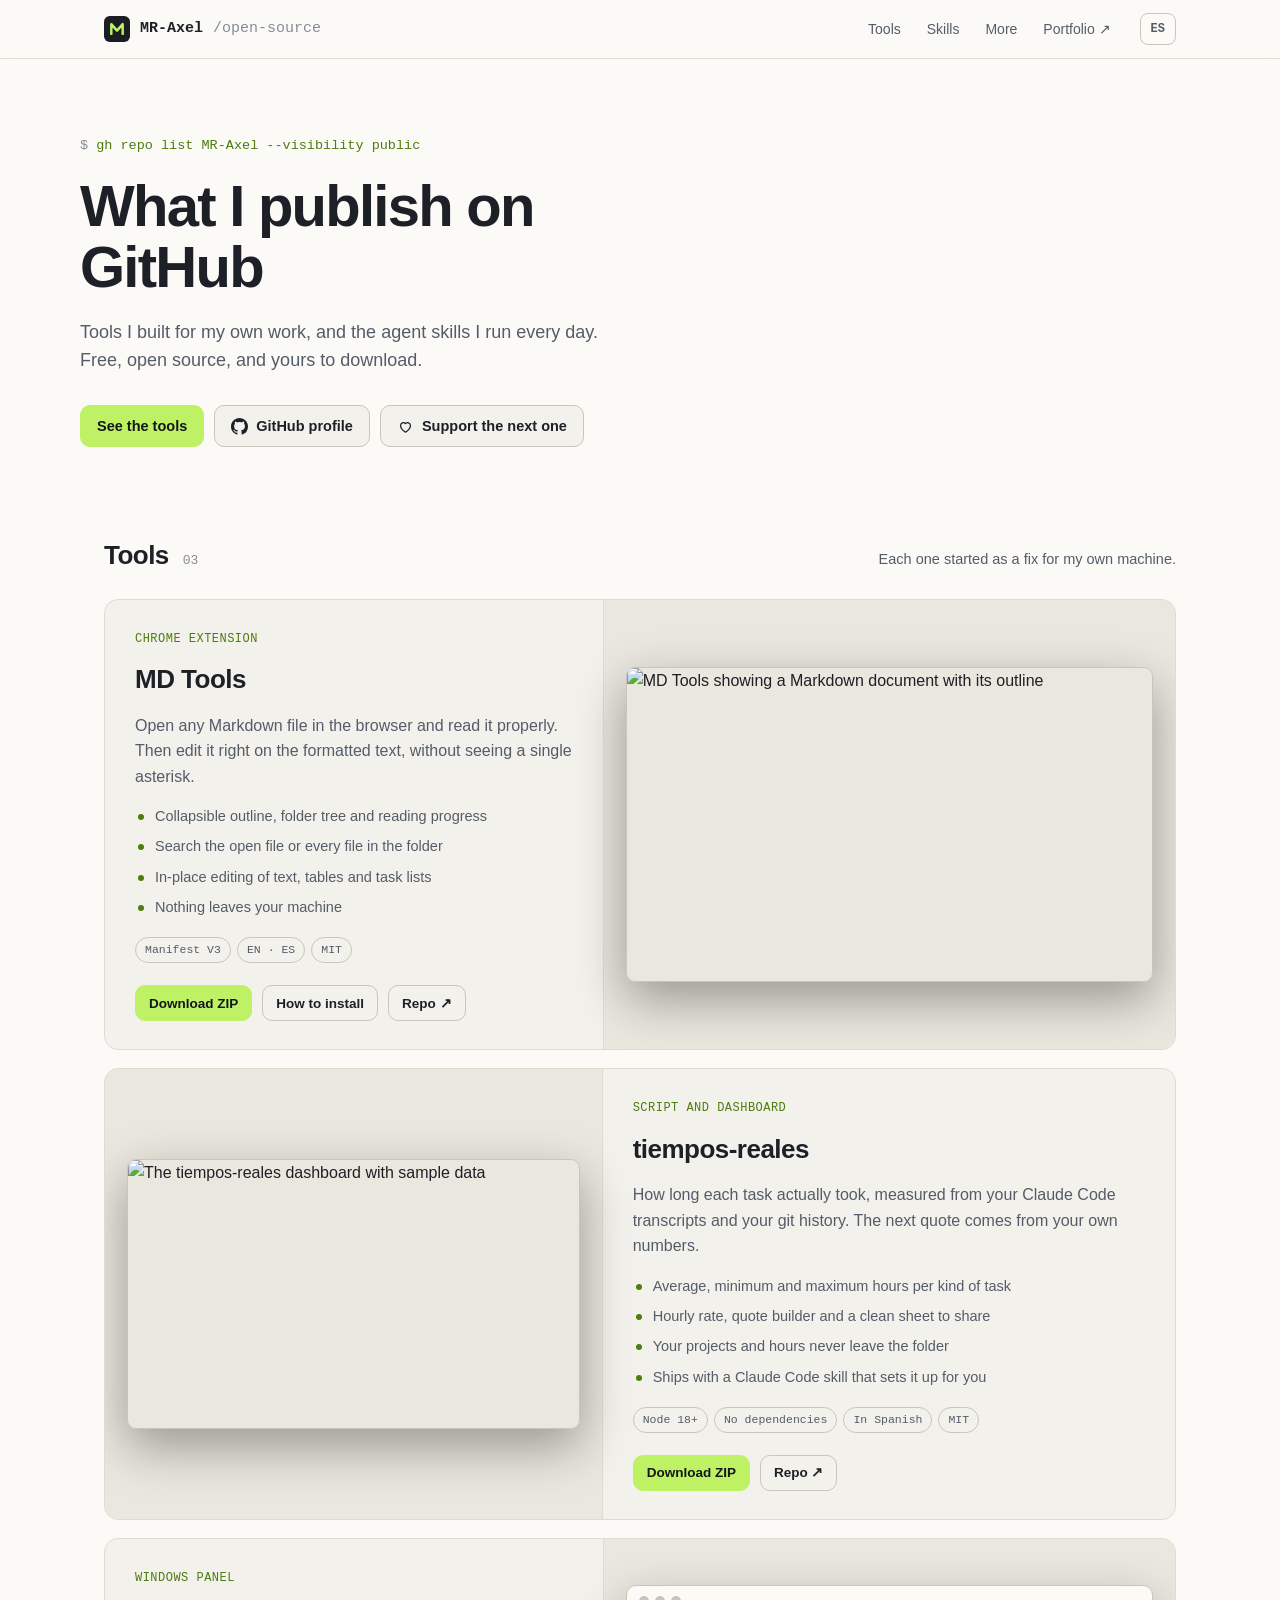
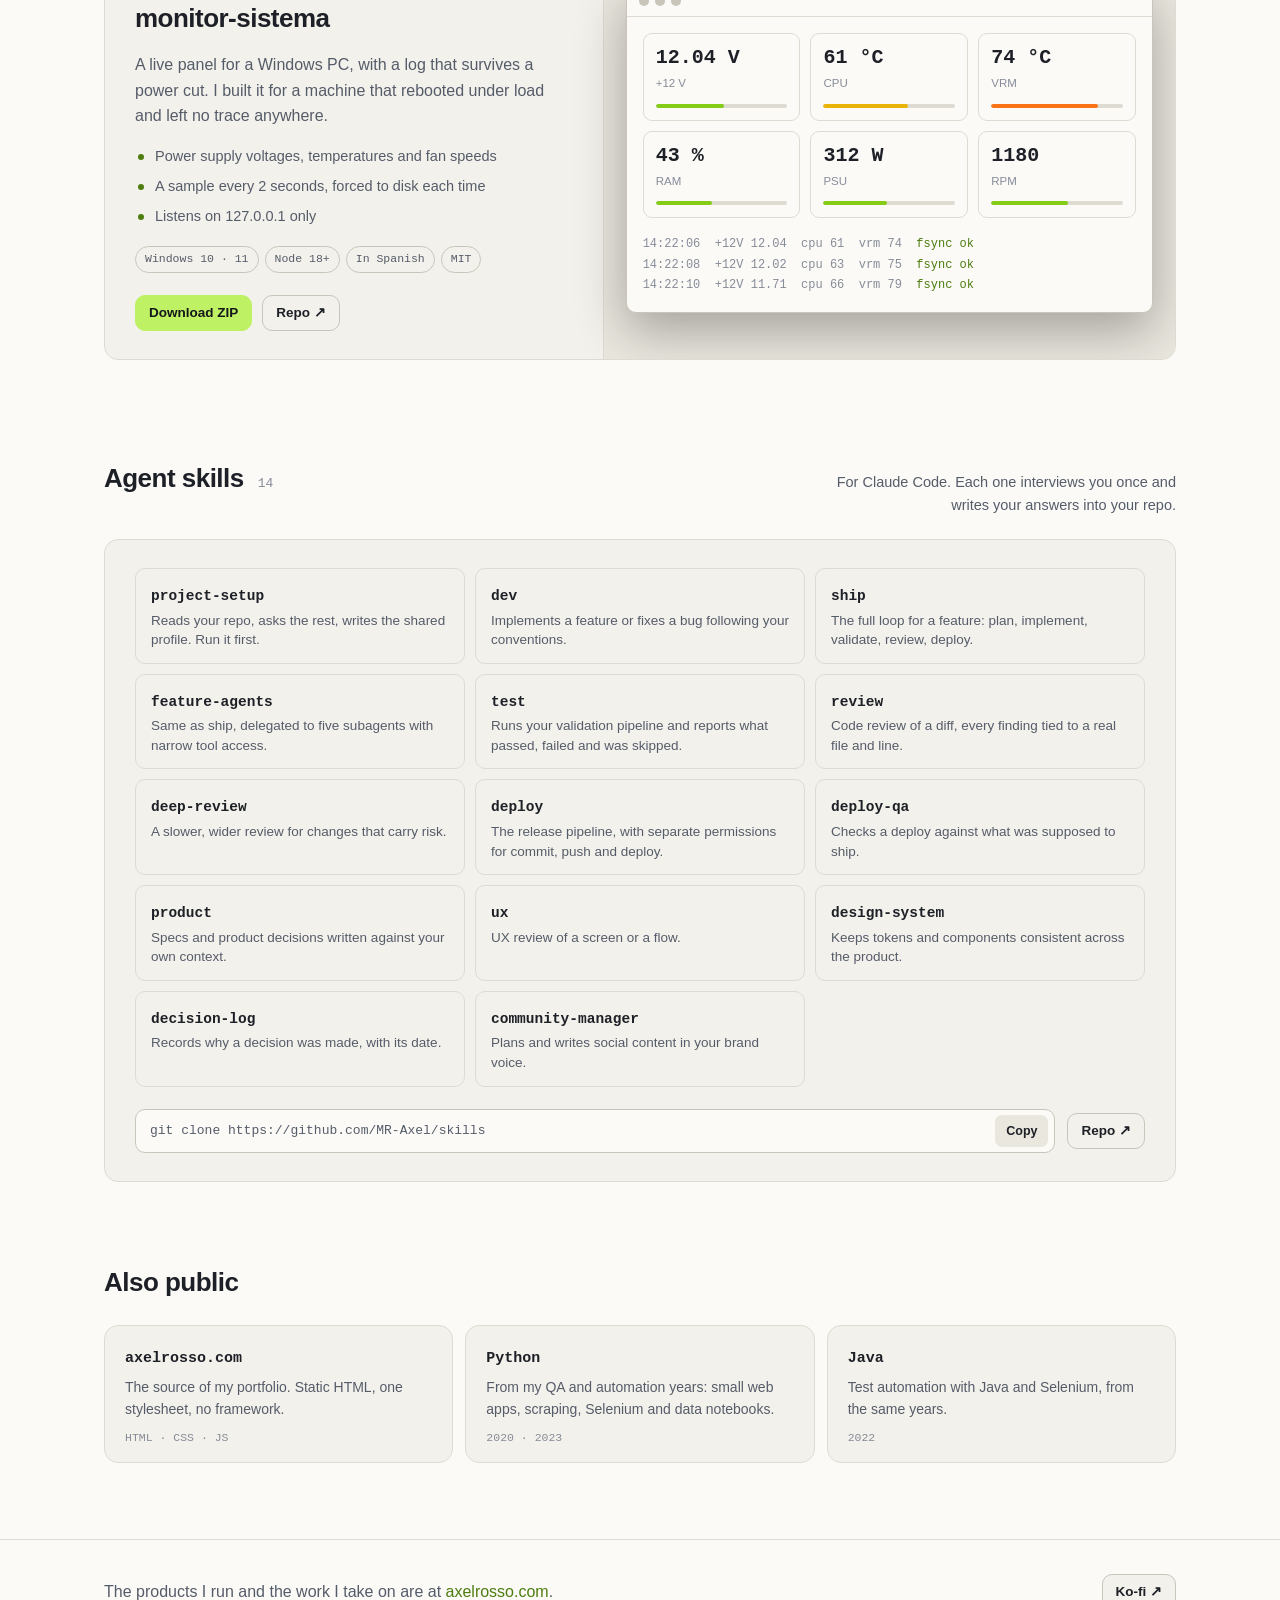
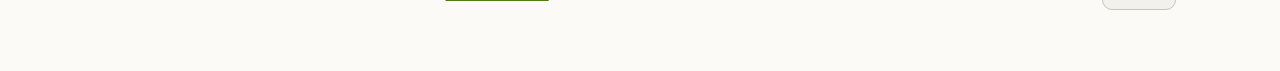
==== commit 0e9c6ab0: "La página de lo que publico en GitHub Herramientas, skills de agentes y el resto de los repos públic" ====
--- a/index.html
+++ b/index.html
@@ -1,934 +1,392 @@
 <!doctype html>
-<html lang="es" data-skin="doodle">
+<html lang="en">
 <head>
 <meta charset="utf-8">
 <meta name="viewport" content="width=device-width, initial-scale=1">
-<title>Agentes de IA, páginas web y productos a medida · Axel Rosso</title>
-<meta name="description" content="Agentes de IA, páginas web con medición, automatizaciones y productos desde cero. Trabajo como Forward Deployed Engineer: construyo sobre tus datos y me quedo hasta que funciona. Para empresas y para personas con una idea.">
-<link rel="canonical" href="https://axelrosso.com/">
-<link rel="alternate" hreflang="es" href="https://axelrosso.com/">
-<link rel="alternate" hreflang="en" href="https://axelrosso.com/en/">
-<link rel="alternate" hreflang="x-default" href="https://axelrosso.com/">
+<title>MR-Axel · open source</title>
+<meta name="description" content="Tools and agent skills by Axel Rosso. Free, open source, and yours to download.">
+<link rel="canonical" href="https://mr-axel.github.io/">
+<meta property="og:title" content="MR-Axel · open source">
+<meta property="og:description" content="Tools and agent skills by Axel Rosso. Free, open source, and yours to download.">
 <meta property="og:type" content="website">
-<meta property="og:locale" content="es_AR">
-<meta property="og:title" content="Agentes de IA, páginas web y productos a medida · Axel Rosso">
-<meta property="og:description" content="Agentes de IA, páginas web con medición, automatizaciones y productos desde cero. Trabajo como Forward Deployed Engineer: construyo sobre tus datos y me quedo hasta que funciona. Para empresas y para personas con una idea.">
-<meta property="og:url" content="https://axelrosso.com/">
-<meta property="og:image" content="https://axelrosso.com/assets/og.jpg?v=1">
-<meta property="og:image:width" content="1200">
-<meta property="og:image:height" content="630">
-<meta property="og:image:alt" content="Un dibujo a mano de alguien saludando.">
-<meta name="twitter:card" content="summary_large_image">
-<meta name="twitter:creator" content="@ArrobAxel">
-<meta name="theme-color" content="#FBFAF7">
-<!-- 🔴 EL .ICO DE LA RAIZ VA PRIMERO Y SIN VERSION EN LA URL. Google saca
-     el icono del resultado de busqueda de lo que declara la portada, pero
-     su rastreador pide `/favicon.ico` igual y hasta hoy eso daba 404. Y
-     pide una URL estable: un `?v=` es una URL que cambia. El png queda
-     detras para la pestaña del navegador, que es donde el cache-buster si
-     hace falta. -->
-<link rel="icon" href="/favicon.ico" sizes="any">
-<link rel="icon" type="image/png" href="assets/favicon.png?v=1">
-<link rel="apple-touch-icon" href="assets/apple-touch-icon.png?v=1">
-<link rel="preconnect" href="https://fonts.googleapis.com">
-<link rel="preconnect" href="https://fonts.gstatic.com" crossorigin>
-<link rel="stylesheet" href="https://fonts.googleapis.com/css2?family=Inter:wght@400;500;600;700&family=JetBrains+Mono:wght@400;500&display=swap">
-<link rel="stylesheet" href="assets/style.css?v=95">
-<link rel="stylesheet" href="assets/doodle.css?v=4">
+<meta property="og:url" content="https://mr-axel.github.io/">
+<meta name="theme-color" content="#0f1114">
+<link rel="icon" href="data:image/svg+xml,%3Csvg xmlns='http://www.w3.org/2000/svg' viewBox='0 0 32 32'%3E%3Crect width='32' height='32' rx='7' fill='%231a1d23'/%3E%3Cpath d='M9 22V10l7 8 7-8v12' fill='none' stroke='%23bef264' stroke-width='3' stroke-linecap='round' stroke-linejoin='round'/%3E%3C/svg%3E">
 <script>
-/* Runs before the body parses, so the page never flashes the wrong theme or
-   the wrong language.
-
-   A stored choice always wins. What follows only decides what somebody sees on
-   their very first visit, and the toggles are in the bar either way.
-
-   🔴 LIGHT BY DEFAULT, AND prefers-color-scheme IS DELIBERATELY IGNORED. Most
-   people never touched that setting, so on a laptop it mostly reports whatever
-   the OS shipped with rather than a preference. The skin is drawn ink, and ink
-   on paper is what it was designed for: dark is a good version of it, light is
-   the one it was drawn as.
-
-   🔴 SPANISH BY DEFAULT, AND THE TEST IS WHERE THEY ARE, NOT WHAT THEIR BROWSER
-   IS SET TO. navigator.language answers a different question: plenty of people
-   in Latin America run their browser in English without wanting to read this
-   page in it. Time zone is the only location signal available with no network
-   call and no consent to ask for, and it is not spoofed by accident.
-
-   ⚠️ THE ZONE LIST IS THE US AND CANADA ENUMERATED, NOT `America/` AS A PREFIX.
-   Buenos Aires, Mexico City and Sao Paulo are all `America/` too, so a prefix
-   would put the whole continent into English, which is the exact opposite of
-   what was asked. Enumerated it can only ever be incomplete, never wrong: an
-   unlisted zone falls to Spanish, which is the default anyway. navigator
-   .language stays as a second chance, so en-US and en-CA also get English even
-   from a zone that is not on the list. */
-(function () {
-  var d = document.documentElement;
-  d.classList.add('js');
-
-  /* 🔴 SOLO LA ZONA HORARIA DECIDE, Y navigator.language NO PARTICIPA. Estaba
-     como segunda oportunidad, y era el error: alguien en Buenos Aires con el
-     navegador en inglés, que es medio gremio, caía en inglés. La pregunta es
-     dónde está la persona, no en qué idioma tiene puesto el Chrome.
-
-     ⚠️ La lista es enumerada y por eso está completa a propósito: ahora que es
-     la única señal, una zona que falte manda a alguien de Estados Unidos a
-     castellano. Enumerar sigue siendo lo correcto contra usar `America/` como
-     prefijo, porque Buenos Aires, México y São Paulo también son `America/` y
-     eso mandaría el continente entero a inglés.
-
-     Los prefijos de abajo cubren las zonas con subcarpeta (Indiana, Kentucky,
-     Dakota del Norte) y los alias viejos `US/` y `Canada/` que algunos
-     navegadores todavía reportan. */
-  var ZONAS = (
-    /* Estados Unidos */
-    'America/New_York America/Detroit America/Chicago America/Denver ' +
-    'America/Phoenix America/Los_Angeles America/Anchorage America/Adak ' +
-    'America/Boise America/Juneau America/Sitka America/Nome America/Menominee ' +
-    'America/Metlakatla America/Yakutat Pacific/Honolulu ' +
-    /* Canadá */
-    'America/Toronto America/Vancouver America/Edmonton America/Winnipeg ' +
-    'America/Halifax America/St_Johns America/Regina America/Moncton ' +
-    'America/Whitehorse America/Yellowknife America/Iqaluit America/Dawson ' +
-    'America/Dawson_Creek America/Fort_Nelson America/Creston America/Inuvik ' +
-    'America/Cambridge_Bay America/Rankin_Inlet America/Resolute ' +
-    'America/Swift_Current America/Atikokan America/Glace_Bay ' +
-    'America/Goose_Bay America/Blanc-Sablon '
-  );
-
-  function enNorteamerica() {
-    var zona = '';
-    try { zona = Intl.DateTimeFormat().resolvedOptions().timeZone || ''; } catch (e) {}
-    if (!zona) return false;
-    if (ZONAS.indexOf(zona + ' ') > -1) return true;
-    return zona.indexOf('America/Indiana/') === 0 ||
-           zona.indexOf('America/Kentucky/') === 0 ||
-           zona.indexOf('America/North_Dakota/') === 0 ||
-           zona.indexOf('US/') === 0 ||
-           zona.indexOf('Canada/') === 0;
+  // Idioma antes de pintar: lo elegido, o español si el navegador está en español.
+  (function () {
+    var l = null;
+    try { l = localStorage.getItem('lang'); } catch (e) {}
+    if (l !== 'es' && l !== 'en') l = /^es\b/i.test(navigator.language || '') ? 'es' : 'en';
+    document.documentElement.lang = l;
+  })();
+</script>
+<style>
+  :root {
+    --bg: #0f1114; --bg-2: #15181d; --bg-3: #1b1f26; --line: #272c35; --line-2: #363c48;
+    --fg: #e8eaee; --fg-2: #a3aab7; --fg-3: #6f7785;
+    --lime: #bef264; --lime-ink: #bef264; --lime-soft: rgba(190, 242, 100, 0.12);
+    --mono: ui-monospace, "Cascadia Code", "JetBrains Mono", Consolas, Menlo, monospace;
+    --sans: -apple-system, BlinkMacSystemFont, "Segoe UI", Inter, Helvetica, Arial, sans-serif;
+    --radius: 14px;
+    color-scheme: dark;
   }
-
-  var theme, lang;
-  try { theme = localStorage.getItem('site-theme'); lang = localStorage.getItem('site-lang'); } catch (e) {}
-  if (theme !== 'light' && theme !== 'dark') theme = 'light';
-  if (lang !== 'es' && lang !== 'en') lang = enNorteamerica() ? 'en' : 'es';
-
-  /* 🔴 EL IDIOMA AHORA ES UNA URL Y NO UNA CLASE. `/` viene en castellano y
-     `/en/` en ingles, con el texto adentro del HTML: es lo unico que hace que
-     un buscador vea la version en castellano, porque rastrea desde Estados
-     Unidos y con la regla de la zona horaria siempre le tocaba ingles.
-
-     La regla de arriba no cambio: decide, y si lo que decidio no coincide con
-     la pagina que se esta cargando, se cambia de direccion.
-
-     ⚠️ `location.replace` y no `location.href`: con `href` queda una entrada en
-     el historial y el boton de volver del navegador rebota entre las dos
-     versiones sin poder salir.
-
-     ⚠️ Y no se toca `lang` si ya coincide, ni se redirige a nadie que haya
-     elegido a mano: `guardado` gana siempre. */
-  var ruta = window.location.pathname.replace(/index\.html$/, '');
-  var esPortada = ruta === '/' || ruta === '/en/' || ruta === '';
-  var paginaActual = (ruta === '/en/') ? 'en' : 'es';
-
-  /* ⚠️ EN UN SOLO SENTIDO: de la raiz al ingles, nunca de `/en/` al castellano.
-     Quien abre `/en/` ya pidio ingles, sea porque siguio un enlace o porque lo
-     encontro asi en un buscador, y devolverlo es discutirle. Ademas protege a
-     esa pagina de que un rastreador que no venga de Estados Unidos la vea
-     rebotar, que es la forma mas rapida de que no la indexe.
-
-     ⚠️ Y solo en la portada, con la ruta comparada entera. Las paginas de
-     servicio existen unicamente en castellano: mandando a `/` a cualquiera con
-     el ingles guardado, quien abre `/agentes-de-ia/` termina en la portada sin
-     la pagina que fue a buscar. Con `indexOf('/en')` cualquier ruta que empiece
-     con esas dos letras se tomaria por la version en ingles. */
-  if (ruta !== '/en/' && esPortada && lang === 'en') {
-    window.location.replace('/en/' + window.location.search + window.location.hash);
-    return;
+  @media (prefers-color-scheme: light) {
+    :root {
+      --bg: #fbfaf7; --bg-2: #f3f1eb; --bg-3: #eae7df; --line: #dedbd2; --line-2: #c9c5ba;
+      --fg: #1d2026; --fg-2: #555c69; --fg-3: #868c98;
+      --lime-ink: #4d7c0f; --lime-soft: rgba(101, 163, 13, 0.13);
+      color-scheme: light;
+    }
   }
-  lang = paginaActual;
-
-  d.setAttribute('data-theme', theme);
-  d.setAttribute('data-lang', lang);
-  d.setAttribute('lang', lang);
-  var m = document.querySelector('meta[name="theme-color"]');
-  if (m) m.setAttribute('content', theme === 'light' ? '#fbfaf7' : '#08090b');
-})();
-</script>
-<script type="application/ld+json">
-{
- "@context": "https://schema.org",
- "@graph": [
-  {
-   "@type": "Person",
-   "@id": "https://axelrosso.com/#axel",
-   "name": "Axel Rosso",
-   "alternateName": "Ax",
-   "jobTitle": "AI Product Manager & AI Product Engineer",
-   "hasOccupation": {
-    "@type": "Occupation",
-    "name": "Forward Deployed Engineer",
-    "description": "Entra al equipo del cliente, construye sobre sus datos y se queda hasta que funciona."
-   },
-   "url": "https://axelrosso.com/",
-   "image": "https://axelrosso.com/assets/og.jpg",
-   "sameAs": [
-    "https://www.linkedin.com/in/axelrosso/",
-    "https://github.com/MR-Axel",
-    "https://x.com/ArrobAxel",
-    "https://unlaunched.online/u/axel"
-   ],
-   "knowsAbout": [
-    "Agentes de IA",
-    "Agentes como servicio",
-    "Forward deployed engineering",
-    "Agentes de WhatsApp",
-    "Automatización de procesos",
-    "Product management",
-    "Desarrollo de productos digitales",
-    "Analítica de producto"
-   ],
-   "address": {
-    "@type": "PostalAddress",
-    "addressLocality": "Buenos Aires",
-    "addressCountry": "AR"
-   }
-  },
-  {
-   "@type": "ProfessionalService",
-   "@id": "https://axelrosso.com/#servicio",
-   "name": "Axel Rosso · Agentes de IA y productos digitales",
-   "url": "https://axelrosso.com/",
-   "founder": {
-    "@id": "https://axelrosso.com/#axel"
-   },
-   "description": "Agentes de IA para WhatsApp, web y voz, páginas web con la medición puesta desde el principio, automatizaciones, herramientas internas y productos enteros desde cero.",
-   "areaServed": [
-    {
-     "@type": "Country",
-     "name": "Argentina"
-    },
-    {
-     "@type": "Country",
-     "name": "Chile"
-    },
-    {
-     "@type": "Country",
-     "name": "México"
-    },
-    {
-     "@type": "Country",
-     "name": "Uruguay"
-    },
-    {
-     "@type": "Country",
-     "name": "Colombia"
-    },
-    {
-     "@type": "Country",
-     "name": "España"
-    }
-   ],
-   "availableLanguage": [
-    "es",
-    "en"
-   ]
+  * { box-sizing: border-box; }
+  html { scroll-behavior: smooth; }
+  body { margin: 0; background: var(--bg); color: var(--fg); font: 16px/1.6 var(--sans); -webkit-font-smoothing: antialiased; }
+  html[lang="en"] [data-l="es"], html[lang="es"] [data-l="en"] { display: none !important; }
+  a { color: inherit; }
+  .wrap { max-width: 1120px; margin: 0 auto; padding: 0 24px; }
+
+  .top { position: sticky; top: 0; z-index: 10; background: color-mix(in srgb, var(--bg) 86%, transparent); backdrop-filter: blur(10px); border-bottom: 1px solid var(--line); }
+  .top .wrap { display: flex; align-items: center; gap: 18px; height: 58px; }
+  .marca { display: flex; align-items: center; gap: 10px; font-family: var(--mono); font-size: 15px; font-weight: 600; text-decoration: none; }
+  .marca svg { width: 26px; height: 26px; }
+  .marca span { color: var(--fg-3); font-weight: 400; }
+  .top nav { display: flex; gap: 4px; margin-left: auto; }
+  .top nav a { padding: 6px 11px; border-radius: 8px; color: var(--fg-2); font-size: 14px; text-decoration: none; }
+  .top nav a:hover { color: var(--fg); background: var(--bg-3); }
+  .lang { height: 32px; padding: 0 10px; border: 1px solid var(--line-2); border-radius: 8px; background: transparent; color: var(--fg-2); font: 600 12px var(--mono); cursor: pointer; }
+  .lang:hover { color: var(--fg); border-color: var(--fg-3); }
+
+  .hero { padding: 76px 0 54px; }
+  .hero .linea { font-family: var(--mono); font-size: 13.5px; color: var(--lime-ink); margin: 0 0 18px; }
+  .hero .linea::before { content: "$ "; color: var(--fg-3); }
+  h1 { margin: 0; font-size: clamp(34px, 6vw, 58px); line-height: 1.06; letter-spacing: -0.03em; max-width: 16ch; }
+  .hero p.bajada { margin: 20px 0 0; max-width: 56ch; color: var(--fg-2); font-size: 18px; }
+  .acciones { display: flex; flex-wrap: wrap; gap: 10px; margin-top: 30px; }
+  .btn { display: inline-flex; align-items: center; gap: 8px; height: 42px; padding: 0 16px; border: 1px solid var(--line-2); border-radius: 10px; background: var(--bg-2); color: var(--fg); font-size: 14.5px; font-weight: 600; text-decoration: none; cursor: pointer; transition: border-color 0.15s, transform 0.15s; }
+  .btn:hover { border-color: var(--fg-3); transform: translateY(-1px); }
+  .btn.lima { background: var(--lime); border-color: var(--lime); color: #14161a; }
+  .btn.lima:hover { border-color: var(--lime); filter: brightness(1.05); }
+  .btn svg { width: 17px; height: 17px; }
+  .btn.chico { height: 36px; padding: 0 13px; font-size: 13.5px; }
+
+  section { padding: 34px 0 46px; }
+  .cab { display: flex; align-items: baseline; gap: 14px; margin-bottom: 22px; }
+  h2 { margin: 0; font-size: 26px; letter-spacing: -0.02em; }
+  .cab .num { font-family: var(--mono); font-size: 13px; color: var(--fg-3); }
+  .cab p { margin: 0 0 0 auto; color: var(--fg-2); font-size: 14.5px; max-width: 46ch; text-align: right; }
+
+  .tool { display: grid; grid-template-columns: minmax(0, 1fr) minmax(0, 1.15fr); gap: 0; margin-bottom: 18px; border: 1px solid var(--line); border-radius: var(--radius); background: var(--bg-2); overflow: hidden; }
+  .tool:nth-of-type(even) .tool__txt { order: 2; }
+  .tool__txt { padding: 30px 30px 28px; display: flex; flex-direction: column; }
+  .tool__tipo { font-family: var(--mono); font-size: 12px; color: var(--lime-ink); letter-spacing: 0.04em; text-transform: uppercase; margin-bottom: 10px; }
+  .tool h3 { margin: 0; font-size: 26px; letter-spacing: -0.02em; }
+  .tool p { margin: 12px 0 0; color: var(--fg-2); }
+  .tool ul { margin: 16px 0 0; padding: 0; list-style: none; display: grid; gap: 7px; font-size: 14.5px; color: var(--fg-2); }
+  .tool li { padding-left: 20px; position: relative; }
+  .tool li::before { content: ""; position: absolute; left: 3px; top: 0.62em; width: 6px; height: 6px; border-radius: 50%; background: var(--lime-ink); }
+  .chips { display: flex; flex-wrap: wrap; gap: 6px; margin-top: 18px; }
+  .chip { padding: 3px 9px; border: 1px solid var(--line-2); border-radius: 20px; font-family: var(--mono); font-size: 11.5px; color: var(--fg-2); white-space: nowrap; }
+  .chip.vivo { border-color: transparent; background: var(--lime-soft); color: var(--lime-ink); }
+  .tool .acciones { margin-top: auto; padding-top: 22px; }
+  .tool__img { background: var(--bg-3); border-left: 1px solid var(--line); display: grid; place-items: center; min-height: 300px; padding: 22px; }
+  .tool:nth-of-type(even) .tool__img { border-left: 0; border-right: 1px solid var(--line); }
+  .tool__img img { width: 100%; height: auto; border-radius: 9px; border: 1px solid var(--line-2); box-shadow: 0 18px 50px rgba(0, 0, 0, 0.35); display: block; }
+  .consola { width: 100%; border: 1px solid var(--line-2); border-radius: 10px; background: var(--bg); overflow: hidden; box-shadow: 0 18px 50px rgba(0, 0, 0, 0.3); }
+  .consola__bar { display: flex; gap: 6px; padding: 10px 12px; border-bottom: 1px solid var(--line); }
+  .consola__bar i { width: 10px; height: 10px; border-radius: 50%; background: var(--line-2); }
+  .medidores { display: grid; grid-template-columns: repeat(3, 1fr); gap: 10px; padding: 16px; }
+  .med { padding: 12px; border: 1px solid var(--line); border-radius: 9px; }
+  .med b { display: block; font: 600 20px var(--mono); }
+  .med span { font-size: 11.5px; color: var(--fg-3); }
+  .med .barra { height: 4px; margin-top: 9px; border-radius: 2px; background: var(--line); overflow: hidden; }
+  .med .barra i { display: block; height: 100%; border-radius: 2px; }
+  .consola pre { margin: 0; padding: 0 16px 16px; font: 12px/1.7 var(--mono); color: var(--fg-3); white-space: pre-wrap; }
+  .consola pre b { color: var(--lime-ink); font-weight: 500; }
+
+  .skills { border: 1px solid var(--line); border-radius: var(--radius); background: var(--bg-2); padding: 28px 30px; }
+  .skills__grid { display: grid; grid-template-columns: repeat(auto-fill, minmax(300px, 1fr)); gap: 10px; }
+  .skill { display: block; padding: 13px 15px; border: 1px solid var(--line); border-radius: 10px; text-decoration: none; transition: border-color 0.15s, background 0.15s; }
+  .skill:hover { border-color: var(--lime-ink); background: var(--lime-soft); }
+  .skill b { font: 600 14.5px var(--mono); }
+  .skill span { display: block; margin-top: 3px; color: var(--fg-2); font-size: 13.5px; line-height: 1.45; }
+  .instalar { margin-top: 22px; display: flex; flex-wrap: wrap; align-items: center; gap: 12px; }
+  .cmd { flex: 1; min-width: 260px; display: flex; align-items: center; gap: 10px; padding: 0 6px 0 14px; height: 44px; border: 1px solid var(--line-2); border-radius: 10px; background: var(--bg); font: 13px var(--mono); color: var(--fg-2); overflow: hidden; }
+  .cmd code { flex: 1; overflow: hidden; text-overflow: ellipsis; white-space: nowrap; }
+  .cmd button { flex: none; height: 32px; padding: 0 11px; border: 0; border-radius: 7px; background: var(--bg-3); color: var(--fg); font: 600 12.5px var(--sans); cursor: pointer; }
+  .cmd button:hover { background: var(--lime); color: #14161a; }
+
+  .otros { display: grid; grid-template-columns: repeat(auto-fill, minmax(300px, 1fr)); gap: 12px; }
+  .otro { padding: 18px 20px; border: 1px solid var(--line); border-radius: var(--radius); background: var(--bg-2); text-decoration: none; transition: border-color 0.15s; }
+  .otro:hover { border-color: var(--line-2); }
+  .otro b { font: 600 15px var(--mono); }
+  .otro p { margin: 6px 0 0; color: var(--fg-2); font-size: 14px; }
+  .otro small { display: block; margin-top: 10px; font: 11.5px var(--mono); color: var(--fg-3); }
+
+  footer { margin-top: 30px; padding: 34px 0 60px; border-top: 1px solid var(--line); }
+  footer .wrap { display: flex; flex-wrap: wrap; align-items: center; justify-content: space-between; gap: 18px; }
+  footer p { margin: 0; color: var(--fg-2); max-width: 52ch; }
+  footer p a { color: var(--lime-ink); text-underline-offset: 3px; }
+
+  :focus-visible { outline: 2px solid var(--lime-ink); outline-offset: 3px; border-radius: 6px; }
+  @media (max-width: 860px) {
+    .tool { grid-template-columns: 1fr; }
+    .tool:nth-of-type(even) .tool__txt { order: 0; }
+    .tool__img, .tool:nth-of-type(even) .tool__img { border: 0; border-top: 1px solid var(--line); min-height: 0; }
+    .cab { flex-wrap: wrap; } .cab p { margin: 0; text-align: left; }
+    .top nav { display: none; } .lang { margin-left: auto; }
+    .hero { padding: 48px 0 34px; }
+    .skills { padding: 22px 18px; } .tool__txt { padding: 24px 20px; }
+    .medidores { grid-template-columns: 1fr 1fr; }
   }
- ]
-}
-</script>
+  @media (prefers-reduced-motion: reduce) { html { scroll-behavior: auto; } .btn, .skill, .otro { transition: none; } }
+</style>
 </head>
 <body>
-<div class="bg" aria-hidden="true">
-  <span class="bg__wash"></span>
-  <span class="bg__grid"></span>
-  <span class="bg__orb bg__orb--1"></span>
-  <span class="bg__orb bg__orb--2"></span>
-  <span class="bg__orb bg__orb--3"></span>
-</div>
-<div class="grain" aria-hidden="true"></div>
-<a class="skip" href="#main">Saltar al contenido</a>
-
-<header class="nav">
-  <div class="progress" aria-hidden="true"><span id="progress-bar"></span></div>
-  <div class="wrap nav__inner">
-    <nav class="nav__links" aria-label="Sections">
-      <a href="#work">Productos</a>
-      <a href="#experience">Recorrido</a>
-      <a href="#services">Servicios</a>
-      <a href="#skills">Agent Skills</a>
-      <a href="#activity">Actividad</a>
+
+<header class="top">
+  <div class="wrap">
+    <a class="marca" href="https://github.com/MR-Axel">
+      <svg viewBox="0 0 32 32" aria-hidden="true"><rect width="32" height="32" rx="7" fill="#1a1d23"/><path d="M9 22V10l7 8 7-8v12" fill="none" stroke="#bef264" stroke-width="3" stroke-linecap="round" stroke-linejoin="round"/></svg>
+      MR-Axel<span>/open-source</span>
+    </a>
+    <nav aria-label="Sections">
+      <a href="#tools"><span data-l="en">Tools</span><span data-l="es">Herramientas</span></a>
+      <a href="#skills">Skills</a>
+      <a href="#more"><span data-l="en">More</span><span data-l="es">Más</span></a>
+      <a href="https://axelrosso.com">Portfolio ↗</a>
     </nav>
-
-    <div class="nav__end">
-      <div class="switches">
-        <button class="sw" id="lang-toggle" type="button" aria-label="Cambiar idioma / Switch language"><span id="lang-label">ES</span></button>
-        <button class="sw" id="theme-toggle" type="button" aria-label="Switch theme">
-          <svg class="sw__moon" viewBox="0 0 24 24" fill="none" stroke="currentColor" stroke-width="1.7" stroke-linecap="round" stroke-linejoin="round" aria-hidden="true"><path d="M20 14.5A8.5 8.5 0 0 1 9.5 4a8.5 8.5 0 1 0 10.5 10.5Z"/></svg>
-          <svg class="sw__sun" viewBox="0 0 24 24" fill="none" stroke="currentColor" stroke-width="1.7" stroke-linecap="round" aria-hidden="true"><circle cx="12" cy="12" r="4.2"/><path d="M12 2.6v2.2M12 19.2v2.2M2.6 12h2.2M19.2 12h2.2M5.4 5.4l1.6 1.6M17 17l1.6 1.6M18.6 5.4 17 7M7 17l-1.6 1.6"/></svg>
-        </button>
-      </div>
-      <a class="btn btn--sm" href="#contact">Escribime</a>
+    <button class="lang" id="lang" type="button" aria-label="Switch language">ES</button>
+  </div>
+</header>
+
+<main>
+  <div class="wrap hero">
+    <p class="linea">gh repo list MR-Axel --visibility public</p>
+    <h1><span data-l="en">What I publish on GitHub</span><span data-l="es">Lo que publico en GitHub</span></h1>
+    <p class="bajada">
+      <span data-l="en">Tools I built for my own work, and the agent skills I run every day. Free, open source, and yours to download.</span>
+      <span data-l="es">Herramientas que armé para mi propio trabajo y los skills de agentes que corro todos los días. Gratis, de código abierto, y se descargan.</span>
+    </p>
+    <div class="acciones">
+      <a class="btn lima" href="#tools"><span data-l="en">See the tools</span><span data-l="es">Ver las herramientas</span></a>
+      <a class="btn" href="https://github.com/MR-Axel"><svg viewBox="0 0 16 16" fill="currentColor" aria-hidden="true"><path d="M8 0C3.58 0 0 3.58 0 8c0 3.54 2.29 6.53 5.47 7.59.4.07.55-.17.55-.38 0-.19-.01-.82-.01-1.49-2.01.37-2.53-.49-2.69-.94-.09-.23-.48-.94-.82-1.13-.28-.15-.68-.52-.01-.53.63-.01 1.08.58 1.23.82.72 1.21 1.87.87 2.33.66.07-.52.28-.87.51-1.07-1.78-.2-3.64-.89-3.64-3.95 0-.87.31-1.59.82-2.15-.08-.2-.36-1.02.08-2.12 0 0 .67-.21 2.2.82.64-.18 1.32-.27 2-.27.68 0 1.36.09 2 .27 1.53-1.04 2.2-.82 2.2-.82.44 1.1.16 1.92.08 2.12.51.56.82 1.27.82 2.15 0 3.07-1.87 3.75-3.65 3.95.29.25.54.73.54 1.48 0 1.07-.01 1.93-.01 2.2 0 .21.15.46.55.38A8.013 8.013 0 0016 8c0-4.42-3.58-8-8-8z"/></svg><span data-l="en">GitHub profile</span><span data-l="es">Perfil de GitHub</span></a>
+      <a class="btn" href="https://ko-fi.com/mraxel"><svg viewBox="0 0 24 24" fill="none" stroke="currentColor" stroke-width="1.8" stroke-linecap="round" stroke-linejoin="round" aria-hidden="true"><path d="M12 20s-7-4.4-7-9.5A4 4 0 0 1 12 8a4 4 0 0 1 7 2.5C19 15.6 12 20 12 20z"/></svg><span data-l="en">Support the next one</span><span data-l="es">Bancar la próxima</span></a>
     </div>
   </div>
-</header>
-
-<main id="main">
-
-  <section id="top" class="hero">
-    <div class="glow" aria-hidden="true"></div>
+
+  <section id="tools">
     <div class="wrap">
-      <div class="hero__grid">
-      <div class="hero__copy">
-      <p class="eyebrow reveal"><span class="dot"></span> <span class="solo-ancho" data-t>Forward Deployed Engineer · tomo proyectos de empresas y de personas</span><span class="solo-angosto" data-t>Forward Deployed Engineer · para empresas y para personas</span></p>
-      <h1 class="reveal">Agentes y aplicaciones:<br>de la idea al producto.</h1>
-      <p class="lede reveal">Chat de agentes, Voz IA, creación y análisis de imágenes. Automatizaciones con escalamiento si hace falta. Herramientas internas para tu equipo o para salir al mercado.</p>
-      <p class="lede lede--sub reveal">Me pasé seis años testeando lo que construían otros.<br>Ahora lo construyo yo, con calidad.</p>
-      <div class="cta reveal">
-        <a class="btn" href="#work">Mirá lo que construyo</a>
-        <a class="btn btn--ghost" href="https://www.linkedin.com/in/axelrosso/" rel="me noopener" target="_blank">LinkedIn</a>
-        <a class="btn btn--ghost" href="https://github.com/MR-Axel" rel="me noopener" target="_blank">GitHub</a>
-      </div>
-      </div>
-
-      <div class="hero__art" aria-hidden="true">
-    <div class="garabatos" id="garabatos">
-      <img class="garabato" src="assets/doodles/marcas/espiral.png" alt=""
-           style="--x: 6%; --y: 10%; --t: 74px; --g: -9deg; --p: 1.35"
-           width="120" height="120" loading="lazy" decoding="async">
-      <img class="garabato" src="assets/doodles/marcas/estrella.png" alt=""
-           style="--x: 62%; --y: 2%; --t: 58px; --g: 11deg; --p: 0.55"
-           width="120" height="120" loading="lazy" decoding="async">
-      <img class="garabato" src="assets/doodles/marcas/flecha.png" alt=""
-           style="--x: 28%; --y: 24%; --t: 96px; --g: -3deg; --p: 0.85"
-           width="120" height="120" loading="lazy" decoding="async">
-      <img class="garabato" src="assets/doodles/marcas/rayo.png" alt=""
-           style="--x: 84%; --y: 17%; --t: 52px; --g: 14deg; --p: 1.6"
-           width="120" height="120" loading="lazy" decoding="async">
-      <img class="garabato" src="assets/doodles/marcas/garabato.png" alt=""
-           style="--x: 2%; --y: 46%; --t: 84px; --g: 5deg; --p: 0.35"
-           width="120" height="120" loading="lazy" decoding="async">
-      <img class="garabato" src="assets/doodles/marcas/lampara.png" alt=""
-           style="--x: 72%; --y: 40%; --t: 66px; --g: -7deg; --p: 1.05"
-           width="120" height="120" loading="lazy" decoding="async">
-      <img class="garabato" src="assets/doodles/marcas/nube.png" alt=""
-           style="--x: 38%; --y: 58%; --t: 92px; --g: 3deg; --p: 0.6"
-           width="120" height="120" loading="lazy" decoding="async">
-      <img class="garabato" src="assets/doodles/marcas/asterisco.png" alt=""
-           style="--x: 88%; --y: 62%; --t: 46px; --g: -12deg; --p: 1.45"
-           width="120" height="120" loading="lazy" decoding="async">
-      <img class="garabato" src="assets/doodles/marcas/onda.png" alt=""
-           style="--x: 14%; --y: 76%; --t: 88px; --g: 7deg; --p: 0.9"
-           width="120" height="120" loading="lazy" decoding="async">
-      <img class="garabato" src="assets/doodles/marcas/pregunta.png" alt=""
-           style="--x: 58%; --y: 82%; --t: 54px; --g: -5deg; --p: 1.2"
-           width="120" height="120" loading="lazy" decoding="async">
-    </div>
-  </div>
-      </div>
-
-      <dl class="stats reveal">
-        <div><dt>Productos construidos</dt><dd>14</dd></div>
-        <div><dt>Años en software</dt><dd>10+</dd></div>
-        <div><dt>Años con productos propios</dt><dd>4</dd></div>
-        <div><dt>Herramientas entregadas</dt><dd>2,500+</dd></div>
-        <div><dt>Contribuciones, último año</dt><dd data-stat="contributions">5,021</dd></div>
-      </dl>
-      <script>
-        /* 🔴 En linea y aca abajo, no en un archivo con `defer`. Un script
-           diferido corre despues de parsear pero el navegador ya pinto, asi
-           que los numeros finales alcanzaban a verse antes de saltar a cero.
-           Este corre mientras se parsea, apenas la lista existe y antes del
-           primer pintado: el numero nace en cero y sube una sola vez.
-           Si el JavaScript no corre, esto tampoco, y quedan los valores
-           escritos en el html. */
-        (function () {
-          var m = window.matchMedia('(prefers-reduced-motion: reduce)');
-          if (m && m.matches) return;
-          var dds = document.querySelectorAll('.stats dd');
-          for (var i = 0; i < dds.length; i++) {
-            var t = dds[i].textContent.trim();
-            var p = t.match(/^([\d.,]+)(\D*)$/);
-            if (!p) continue;
-            dds[i].setAttribute('data-meta', t);
-            dds[i].textContent = '0' + (p[2] || '');
-          }
-        })();
-      </script>
-      <p class="credencial">MBA en Tecnología e Innovación</p>
+      <div class="cab">
+        <h2><span data-l="en">Tools</span><span data-l="es">Herramientas</span></h2>
+        <span class="num">03</span>
+        <p><span data-l="en">Each one started as a fix for my own machine.</span><span data-l="es">Cada una arrancó como un arreglo para mi propia máquina.</span></p>
+      </div>
+
+      <article class="tool" data-repo="md-tools">
+        <div class="tool__txt">
+          <span class="tool__tipo"><span data-l="en">Chrome extension</span><span data-l="es">Extensión de Chrome</span></span>
+          <h3>MD Tools</h3>
+          <p>
+            <span data-l="en">Open any Markdown file in the browser and read it properly. Then edit it right on the formatted text, without seeing a single asterisk.</span>
+            <span data-l="es">Abrís cualquier archivo Markdown en el navegador y se lee bien. Después lo editás sobre el texto ya formateado, sin ver un solo asterisco.</span>
+          </p>
+          <ul>
+            <li><span data-l="en">Collapsible outline, folder tree and reading progress</span><span data-l="es">Índice plegable, árbol de carpetas y avance de lectura</span></li>
+            <li><span data-l="en">Search the open file or every file in the folder</span><span data-l="es">Búsqueda en el archivo abierto o en toda la carpeta</span></li>
+            <li><span data-l="en">In-place editing of text, tables and task lists</span><span data-l="es">Edición en el lugar de texto, tablas y listas de tareas</span></li>
+            <li><span data-l="en">Nothing leaves your machine</span><span data-l="es">Nada sale de tu máquina</span></li>
+          </ul>
+          <div class="chips"><span class="chip">Manifest V3</span><span class="chip">EN · ES</span><span class="chip">MIT</span><span class="chip vivo" data-updated></span></div>
+          <div class="acciones">
+            <a class="btn lima chico" href="https://github.com/MR-Axel/md-tools/archive/refs/heads/main.zip"><span data-l="en">Download ZIP</span><span data-l="es">Descargar ZIP</span></a>
+            <a class="btn chico" href="https://github.com/MR-Axel/md-tools#install"><span data-l="en">How to install</span><span data-l="es">Cómo se instala</span></a>
+            <a class="btn chico" href="https://github.com/MR-Axel/md-tools">Repo ↗</a>
+          </div>
+        </div>
+        <div class="tool__img"><img src="https://raw.githubusercontent.com/MR-Axel/md-tools/main/docs/reader.png" alt="MD Tools showing a Markdown document with its outline" loading="lazy" width="1440" height="860"></div>
+      </article>
+
+      <article class="tool" data-repo="tiempos-reales">
+        <div class="tool__txt">
+          <span class="tool__tipo"><span data-l="en">Script and dashboard</span><span data-l="es">Script y tablero</span></span>
+          <h3>tiempos-reales</h3>
+          <p>
+            <span data-l="en">How long each task actually took, measured from your Claude Code transcripts and your git history. The next quote comes from your own numbers.</span>
+            <span data-l="es">Cuánto llevó de verdad cada tarea, medido desde tus transcripciones de Claude Code y tu historial de git. La próxima cotización sale de tus propios números.</span>
+          </p>
+          <ul>
+            <li><span data-l="en">Average, minimum and maximum hours per kind of task</span><span data-l="es">Promedio, mínimo y máximo de horas por tipo de tarea</span></li>
+            <li><span data-l="en">Hourly rate, quote builder and a clean sheet to share</span><span data-l="es">Valor por hora, cotizador y una hoja limpia para compartir</span></li>
+            <li><span data-l="en">Your projects and hours never leave the folder</span><span data-l="es">Tus proyectos y tus horas no salen de la carpeta</span></li>
+            <li><span data-l="en">Ships with a Claude Code skill that sets it up for you</span><span data-l="es">Trae un skill de Claude Code que lo configura por vos</span></li>
+          </ul>
+          <div class="chips"><span class="chip">Node 18+</span><span class="chip"><span data-l="en">No dependencies</span><span data-l="es">Sin dependencias</span></span><span class="chip"><span data-l="en">In Spanish</span><span data-l="es">En español</span></span><span class="chip">MIT</span><span class="chip vivo" data-updated></span></div>
+          <div class="acciones">
+            <a class="btn lima chico" href="https://github.com/MR-Axel/tiempos-reales/archive/refs/heads/main.zip"><span data-l="en">Download ZIP</span><span data-l="es">Descargar ZIP</span></a>
+            <a class="btn chico" href="https://github.com/MR-Axel/tiempos-reales">Repo ↗</a>
+          </div>
+        </div>
+        <div class="tool__img"><img src="https://raw.githubusercontent.com/MR-Axel/tiempos-reales/main/docs/tablero.png" alt="The tiempos-reales dashboard with sample data" loading="lazy" width="1280" height="760"></div>
+      </article>
+
+      <article class="tool" data-repo="monitor-sistema">
+        <div class="tool__txt">
+          <span class="tool__tipo"><span data-l="en">Windows panel</span><span data-l="es">Panel para Windows</span></span>
+          <h3>monitor-sistema</h3>
+          <p>
+            <span data-l="en">A live panel for a Windows PC, with a log that survives a power cut. I built it for a machine that rebooted under load and left no trace anywhere.</span>
+            <span data-l="es">Un panel en vivo de una PC con Windows, con un registro que sobrevive a un apagón. Lo armé para una máquina que se reiniciaba bajo carga y no dejaba rastro en ningún lado.</span>
+          </p>
+          <ul>
+            <li><span data-l="en">Power supply voltages, temperatures and fan speeds</span><span data-l="es">Voltajes de la fuente, temperaturas y ventiladores</span></li>
+            <li><span data-l="en">A sample every 2 seconds, forced to disk each time</span><span data-l="es">Una muestra cada 2 segundos, forzada al disco cada vez</span></li>
+            <li><span data-l="en">Listens on 127.0.0.1 only</span><span data-l="es">Escucha solo en 127.0.0.1</span></li>
+          </ul>
+          <div class="chips"><span class="chip">Windows 10 · 11</span><span class="chip">Node 18+</span><span class="chip"><span data-l="en">In Spanish</span><span data-l="es">En español</span></span><span class="chip">MIT</span><span class="chip vivo" data-updated></span></div>
+          <div class="acciones">
+            <a class="btn lima chico" href="https://github.com/MR-Axel/monitor-sistema/archive/refs/heads/main.zip"><span data-l="en">Download ZIP</span><span data-l="es">Descargar ZIP</span></a>
+            <a class="btn chico" href="https://github.com/MR-Axel/monitor-sistema">Repo ↗</a>
+          </div>
+        </div>
+        <div class="tool__img" aria-hidden="true">
+          <div class="consola">
+            <div class="consola__bar"><i></i><i></i><i></i></div>
+            <div class="medidores">
+              <div class="med"><b>12.04 V</b><span>+12 V</span><div class="barra"><i style="width:52%;background:#84cc16"></i></div></div>
+              <div class="med"><b>61 °C</b><span>CPU</span><div class="barra"><i style="width:64%;background:#eab308"></i></div></div>
+              <div class="med"><b>74 °C</b><span>VRM</span><div class="barra"><i style="width:81%;background:#f97316"></i></div></div>
+              <div class="med"><b>43 %</b><span>RAM</span><div class="barra"><i style="width:43%;background:#84cc16"></i></div></div>
+              <div class="med"><b>312 W</b><span>PSU</span><div class="barra"><i style="width:48%;background:#84cc16"></i></div></div>
+              <div class="med"><b>1180</b><span>RPM</span><div class="barra"><i style="width:58%;background:#84cc16"></i></div></div>
+            </div>
+<pre>14:22:06  +12V 12.04  cpu 61  vrm 74  <b>fsync ok</b>
+14:22:08  +12V 12.02  cpu 63  vrm 75  <b>fsync ok</b>
+14:22:10  +12V 11.71  cpu 66  vrm 79  <b>fsync ok</b></pre>
+          </div>
+        </div>
+      </article>
     </div>
   </section>
 
-  <section id="work" class="section">
+  <section id="skills">
     <div class="wrap">
-      <div class="section__head reveal">
-        <h2>Productos</h2>
-        <p>Productos que construí y sigo manteniendo. Todos están vivos, y a todos se puede entrar.</p>
-      </div>
-
-      <div class="cards-stage">
-      <span class="mascot mascot--hornero" aria-hidden="true"><img src="assets/mascots/hornero-doodle.png" alt="" loading="lazy" decoding="async"></span>
-      <span class="mascot mascot--carpincho" aria-hidden="true"><img src="assets/mascots/carpincho-doodle.png" alt="" loading="lazy" decoding="async"></span>
-      <span class="mascot mascot--nova" aria-hidden="true"><img src="assets/mascots/nova-doodle.png" alt="" loading="lazy" decoding="async"></span>
-
-      <div class="cards">
-        <article class="card reveal">
-          <div class="card__top">
-            <div class="card__title">
-              <span class="card__logo"><img src="assets/logos/dametrabajo.png" alt="" loading="lazy"></span>
-              <h3><a class="card__link" href="https://dametrabajo.com" target="_blank" rel="noopener">dametrabajo<span class="arrow" aria-hidden="true">↗</span></a></h3>
-            </div>
-            <span class="pill pill--live">Live</span>
-          </div>
-          <p>CV a medida para cada aviso, postulaciones con seguimiento, y la compuerta de elegibilidad antes de aplicar.</p>
-          <ul class="tags"><li>Búsqueda laboral</li><li>Agentes de IA</li><li>Voice AI</li><li>Claude API</li></ul>
-        </article>
-
-        <article class="card reveal">
-          <div class="card__top">
-            <div class="card__title">
-              <span class="card__logo"><img src="assets/logos/kidonauta.svg" alt="" loading="lazy"></span>
-              <h3><a class="card__link" href="https://www.kidonauta.com" target="_blank" rel="noopener">Kidonauta<span class="arrow" aria-hidden="true">↗</span></a></h3>
-            </div>
-            <span class="pill pill--live">Live</span>
-          </div>
-          <p>Un tutor de IA para chicos en LatAm. Nova arma misiones desde lo que al chico ya le copa, y nunca le da la respuesta.</p>
-          <ul class="tags"><li>Ed-tech</li><li>Tutor de IA</li><li>Voice AI</li><li>Claude API</li></ul>
-        </article>
-
-        <article class="card reveal">
-          <div class="card__top">
-            <div class="card__title">
-              <span class="card__logo"><img src="assets/logos/nuchus.png" alt="" loading="lazy"></span>
-              <h3><a class="card__link" href="https://nuchus.app" target="_blank" rel="noopener">Nuchus<span class="arrow" aria-hidden="true">↗</span></a></h3>
-            </div>
-            <span class="pill pill--live">Live</span>
-          </div>
-          <p>Viajes compartidos para el día a día, con tarifa plana. Viajás cómodo, a buen precio y con beneficios.</p>
-          <ul class="tags"><li>Carpooling</li><li>Marketplace</li><li>Agente de WhatsApp</li></ul>
-        </article>
-
-        <article class="card reveal">
-          <div class="card__top">
-            <div class="card__title">
-              <span class="card__logo"><img src="assets/logos/unlaunched.svg" alt="" loading="lazy"></span>
-              <h3><a class="card__link" href="https://unlaunched.online" target="_blank" rel="noopener">Unlaunched<span class="arrow" aria-hidden="true">↗</span></a></h3>
-            </div>
-            <span class="pill pill--live">Live</span>
-          </div>
-          <p>Donde se encuentran los proyectos tempranos. Publicás en qué estás y conocés cofundadores antes de tener algo para mostrar.</p>
-          <ul class="tags"><li>Comunidad</li><li>Agentes de IA</li><li>Claude API</li></ul>
-        </article>
-
-        <article class="card reveal">
-          <div class="card__top">
-            <div class="card__title">
-              <span class="card__logo"><img src="assets/logos/buildeable.svg" alt="" loading="lazy"></span>
-              <h3><a class="card__link" href="https://buildeable.com" target="_blank" rel="noopener">Buildeable<span class="arrow" aria-hidden="true">↗</span></a></h3>
-            </div>
-            <span class="pill pill--live">Live</span>
-          </div>
-          <p>Specs, roadmaps, research y auditorías para PMs, fundadores y equipos chicos. Product management sobre Claude.</p>
-          <ul class="tags"><li>B2B SaaS</li><li>Agentes de IA</li><li>Visión</li><li>Claude API</li></ul>
-        </article>
-
-      </div>
-      </div>
-
-      <div class="also">
-        <div class="also__head reveal">
-          <h3>También construí</h3>
-          <p>Cosas anteriores y una en pausa. Una sigue en pie y el resto está apagado.</p>
-        </div>
-
-        <ul class="sidelist">
-          <li class="sideitem reveal">
-            <span class="sideitem__idx">01</span>
-            <span class="sideitem__logo" aria-hidden="true"><img src="assets/logos/comovenimos.png" alt="" loading="lazy" decoding="async"></span>
-            <div class="sideitem__body">
-              <h4><a href="https://comovenimos.com" target="_blank" rel="noopener">ComoVenimos<span class="arrow" aria-hidden="true">↗</span></a></h4>
-              <p>Una comunidad de gente de tech y startups, con blog y membresías pagas.</p>
-            </div>
-            <span class="pill pill--live">Live</span>
-          </li>
-
-          <li class="sideitem reveal">
-            <span class="sideitem__idx">02</span>
-            <span class="sideitem__logo" aria-hidden="true"><img src="assets/logos/fiteando.png" alt="" loading="lazy" decoding="async"></span>
-            <div class="sideitem__body">
-              <h4><a href="https://fiteando.com" target="_blank" rel="noopener">Fiteando<span class="arrow" aria-hidden="true">↗</span></a></h4>
-              <p>Una app social para encontrar con quién entrenar, en tu gimnasio y a tu hora.</p>
-            </div>
-            <span class="pill pill--off" title="Off"><span class="pill__txt">Off</span></span>
-          </li>
-
-          <li class="sideitem reveal">
-            <span class="sideitem__idx">03</span>
-            <span class="sideitem__logo" aria-hidden="true"><img src="assets/logos/booktranslated.png" alt="" loading="lazy" decoding="async"></span>
-            <div class="sideitem__body">
-              <h4><a href="https://booktranslated.com" target="_blank" rel="noopener">Book Translated<span class="arrow" aria-hidden="true">↗</span></a></h4>
-              <p>Traduce y resume libros enteros el mismo día, con precio por cantidad de palabras.</p>
-            </div>
-            <span class="pill pill--off" title="Off"><span class="pill__txt">Off</span></span>
-          </li>
-
-          <li class="sideitem reveal">
-            <span class="sideitem__idx">04</span>
-            <span class="sideitem__logo" aria-hidden="true"><img src="assets/logos/valmidor.png" alt="" loading="lazy" decoding="async"></span>
-            <div class="sideitem__body">
-              <h4><a href="https://valmidor.com" target="_blank" rel="noopener">Valmidor<span class="arrow" aria-hidden="true">↗</span></a></h4>
-              <p>Desafíos diarios gamificados con rankings y un loop de WhatsApp.</p>
-            </div>
-            <span class="pill pill--off" title="Off"><span class="pill__txt">Off</span></span>
-          </li>
-                  <li class="sideitem reveal">
-            <span class="sideitem__idx">05</span>
-            <span class="sideitem__logo sideitem__logo--letter" aria-hidden="true">CP</span>
-            <div class="sideitem__body">
-              <h4>ContablePosnet</h4>
-              <p>Punto de venta, stock y la parte fiscal atados entre sí, para un monotributista que hoy factura a mano.</p>
-            </div>
-            <span class="pill pill--off" title="Off"><span class="pill__txt">Off</span></span>
-          </li>
-
-          <!-- ⚠️ SIN ENLACE, y no es un olvido: el dominio se perdió y hoy sirve
-               la página de un registrador. Un enlace roto molesta; uno que lleva
-               al lander de otro parece que el producto terminó siendo eso. -->
-          <li class="sideitem reveal">
-            <span class="sideitem__idx">06</span>
-            <span class="sideitem__logo" aria-hidden="true"><img src="assets/logos/pedimelo.png" alt="" loading="lazy" decoding="async"></span>
-            <div class="sideitem__body">
-              <h4>Pedimelo</h4>
-              <p>Agentes de IA para negocios chicos en WhatsApp, web y voz, conectados a los datos que ya tenían.</p>
-            </div>
-            <span class="pill pill--off" title="Paused"><span class="pill__txt">En pausa</span></span>
-          </li>
-</ul>
+      <div class="cab">
+        <h2>Agent skills</h2>
+        <span class="num">14</span>
+        <p><span data-l="en">For Claude Code. Each one interviews you once and writes your answers into your repo.</span><span data-l="es">Para Claude Code. Cada uno te pregunta una vez y guarda tus respuestas en tu repo.</span></p>
+      </div>
+      <div class="skills">
+        <div class="skills__grid" id="skills-grid"></div>
+        <div class="instalar">
+          <div class="cmd"><code id="cmd">git clone https://github.com/MR-Axel/skills</code><button type="button" id="copiar"><span data-l="en">Copy</span><span data-l="es">Copiar</span></button></div>
+          <a class="btn chico" href="https://github.com/MR-Axel/skills">Repo ↗</a>
+        </div>
       </div>
     </div>
   </section>
 
-  <section id="experience" class="section section--alt arc-track">
-    <div class="arc-stage">
+  <section id="more">
     <div class="wrap">
-      <div class="section__head reveal">
-        <h2>Cómo llegué acá</h2>
-        <p>Seis lugares, y en casi todos equivocarse costaba más que un rollback: una lectura de cardiología, un equipo de energía en el medio del campo.</p>
-      </div>
-
-      <ol class="arc">
-        <span class="arc__rail" aria-hidden="true"><span class="arc__rail-fill"></span></span>
-        <li class="arc__step">
-          <span class="arc__node"><svg class="arc__anillo" viewBox="0 0 100 100" fill="none" aria-hidden="true"><path pathLength="1" d="M71 11C93 21 99 47 88 63C78 80 56 95 38 88C19 81 5 62 10 43C15 24 35 7 56 11"/></svg><img class="arc__ico" src="assets/doodles/consultoria.png" alt="" width="200" height="200" loading="lazy" decoding="async"></span>
-          <span class="arc__label">Consultoría</span>
-            <div class="arc__body">
-            <h3>Consultoría de procesos en industrias</h3>
-            <p>Antes del software. Recorría operaciones y dibujaba cómo se movía el trabajo de verdad, que nunca era como decía el manual. Sigo abriendo un producto con esa misma pregunta.</p>
-          </div>
-        </li>
-
-        <li class="arc__step">
-          <span class="arc__node"><svg class="arc__anillo" viewBox="0 0 100 100" fill="none" aria-hidden="true"><path pathLength="1" d="M71 11C93 21 99 47 88 63C78 80 56 95 38 88C19 81 5 62 10 43C15 24 35 7 56 11"/></svg><img class="arc__ico" src="assets/doodles/salud.png" alt="" width="200" height="200" loading="lazy" decoding="async"></span>
-          <span class="arc__label">Salud</span>
-            <div class="arc__body">
-            <h3>Sistemas de cardiología y clínicos</h3>
-            <p>QA en sistemas de cardiología. Una lectura equivocada ahí no es un reporte de bug, y de ahí me quedó la costumbre de no creerle a nada que no pueda testear yo.</p>
-          </div>
-        </li>
-
-        <li class="arc__step">
-          <span class="arc__node"><svg class="arc__anillo" viewBox="0 0 100 100" fill="none" aria-hidden="true"><path pathLength="1" d="M71 11C93 21 99 47 88 63C78 80 56 95 38 88C19 81 5 62 10 43C15 24 35 7 56 11"/></svg><img class="arc__ico" src="assets/doodles/seguridad.png" alt="" width="200" height="200" loading="lazy" decoding="async"></span>
-          <span class="arc__label">Seguridad</span>
-            <div class="arc__body">
-            <h3>On-premise, redes cerradas, Linux</h3>
-            <p>Redes cerradas: nada de acceso remoto, nada de mirar los logs desde casa. Replicaba sus entornos Linux de este lado para poder testear, y los releases los corría yo. Lo que hice dos veces terminó en un script.</p>
-          </div>
-        </li>
-
-        <li class="arc__step">
-          <span class="arc__node"><svg class="arc__anillo" viewBox="0 0 100 100" fill="none" aria-hidden="true"><path pathLength="1" d="M71 11C93 21 99 47 88 63C78 80 56 95 38 88C19 81 5 62 10 43C15 24 35 7 56 11"/></svg><img class="arc__ico" src="assets/doodles/energia.png" alt="" width="200" height="200" loading="lazy" decoding="async"></span>
-          <span class="arc__label">Energía</span>
-            <div class="arc__body">
-            <h3>IoT y hardware en el campo</h3>
-            <p>Dispositivos y sistemas de energía en el campo, donde deshacer un release es mandar una camioneta. Probaba contra el hardware real, que a diferencia de un mock no siempre te da la razón.</p>
-          </div>
-        </li>
-
-        <li class="arc__step">
-          <span class="arc__node"><svg class="arc__anillo" viewBox="0 0 100 100" fill="none" aria-hidden="true"><path pathLength="1" d="M71 11C93 21 99 47 88 63C78 80 56 95 38 88C19 81 5 62 10 43C15 24 35 7 56 11"/></svg><img class="arc__ico" src="assets/doodles/logistica.png" alt="" width="200" height="200" loading="lazy" decoding="async"></span>
-          <span class="arc__label">Logística</span>
-            <div class="arc__body">
-            <h3>Ruteo, flotas y un equipo</h3>
-            <p>Producto para optimización de rutas y operación de flotas. Armé el equipo de prototipado desde cero y lo dirigí, hasta que nadie discutía una idea sin tener algo andando adelante.</p>
-          </div>
-        </li>
-
-        <li class="arc__step">
-          <span class="arc__node"><svg class="arc__anillo" viewBox="0 0 100 100" fill="none" aria-hidden="true"><path pathLength="1" d="M71 11C93 21 99 47 88 63C78 80 56 95 38 88C19 81 5 62 10 43C15 24 35 7 56 11"/></svg><img class="arc__ico" src="assets/doodles/producto.png" alt="" width="200" height="200" loading="lazy" decoding="async"></span>
-          <span class="arc__label">Producto de IA</span>
-            <div class="arc__body">
-            <h3>Agentes de cero a producción</h3>
-            <p>Arquitectura de agentes y el roadmap encima: qué puede hacer el agente, dónde le pasa la posta, cómo te das cuenta de si es bueno. Lideré el equipo que construyó el workflow builder sobre el que corren, y shippeé features a producción yo mismo.</p>
-          </div>
-        </li>
-      </ol>
-    </div>
-    </div>
-  </section>
-
-  <section id="services" class="section">
-    <div class="wrap">
-      <div class="section__head reveal">
-        <h2>Con qué te puedo ayudar</h2>
-      </div>
-
-      <ol class="arbol reveal">
-        <svg class="abanico" aria-hidden="true"></svg>
-        <li class="arbol__rama esta-abierta">
-          <button class="arbol__titulo" type="button" aria-expanded="true">
-            <span class="arbol__icono"><svg viewBox="0 0 24 24" fill="none" stroke="currentColor" stroke-width="1.6" stroke-linecap="round" stroke-linejoin="round" aria-hidden="true"><circle cx="12" cy="5.4" r="2"/><circle cx="5.6" cy="16.4" r="2"/><circle cx="18.4" cy="16.4" r="2"/><path d="M10.6 7.2 7 14.6M13.4 7.2 17 14.6M7.6 16.4h8.8"/></svg></span>
-            <span class="arbol__nombre" data-t>Agentes de IA</span>
-          </button>
-          <div class="arbol__hijos">
-            <div class="panel">
-              <p class="panel__hook">Entregá valor en tus productos, con funcionalidades que se destaquen.</p>
-              <ul class="hojas">
-                <li class="hoja" style="--i: 0"><svg class="hoja__flecha" viewBox="0 0 34 16" fill="none" aria-hidden="true"><path pathLength="1" d="M1.5 8.4C7 8.1 14 7.6 24.5 7.4" stroke="currentColor" stroke-width="1.7" stroke-linecap="round"/><path pathLength="1" d="M19.8 3.2c1.9 2 3.5 3.3 5.6 4.2-2.2 1.1-3.8 2.4-5.4 4.4" stroke="currentColor" stroke-width="1.7" stroke-linecap="round" stroke-linejoin="round"/></svg><h4><span class="hoja__ico" aria-hidden="true"><svg viewBox="0 0 24 24" fill="none" stroke="currentColor" stroke-width="1.6" stroke-linecap="round" stroke-linejoin="round"><path d="M4.4 6.6a2.4 2.4 0 0 1 2.4-2.4h10.4a2.4 2.4 0 0 1 2.4 2.4v6.6a2.4 2.4 0 0 1-2.4 2.4H10l-4 3.4v-3.4h-1.6Z"/><path d="M8.4 8.6h7.2M8.4 11.6h4.4"/></svg></span><span data-t>Chat</span></h4><p>Web, WhatsApp y el canal que el equipo ya usa, respondiendo con los datos del negocio.</p></li>
-                <li class="hoja" style="--i: 1"><svg class="hoja__flecha" viewBox="0 0 34 16" fill="none" aria-hidden="true"><path pathLength="1" d="M1.5 8.4C7 8.1 14 7.6 24.5 7.4" stroke="currentColor" stroke-width="1.7" stroke-linecap="round"/><path pathLength="1" d="M19.8 3.2c1.9 2 3.5 3.3 5.6 4.2-2.2 1.1-3.8 2.4-5.4 4.4" stroke="currentColor" stroke-width="1.7" stroke-linecap="round" stroke-linejoin="round"/></svg><h4><span class="hoja__ico" aria-hidden="true"><svg viewBox="0 0 24 24" fill="none" stroke="currentColor" stroke-width="1.6" stroke-linecap="round" stroke-linejoin="round"><path d="M12 3.8a2.6 2.6 0 0 1 2.6 2.6v4.8a2.6 2.6 0 0 1-5.2 0V6.4A2.6 2.6 0 0 1 12 3.8Z"/><path d="M6.6 11a5.4 5.4 0 0 0 10.8 0"/><path d="M12 16.4v3.4M9.4 19.8h5.2"/></svg></span><span data-t>Voz</span></h4><p>Llamadas con control de latencia, interrupciones, tono.</p></li>
-                <li class="hoja" style="--i: 2"><svg class="hoja__flecha" viewBox="0 0 34 16" fill="none" aria-hidden="true"><path pathLength="1" d="M1.5 8.4C7 8.1 14 7.6 24.5 7.4" stroke="currentColor" stroke-width="1.7" stroke-linecap="round"/><path pathLength="1" d="M19.8 3.2c1.9 2 3.5 3.3 5.6 4.2-2.2 1.1-3.8 2.4-5.4 4.4" stroke="currentColor" stroke-width="1.7" stroke-linecap="round" stroke-linejoin="round"/></svg><h4><span class="hoja__ico" aria-hidden="true"><svg viewBox="0 0 24 24" fill="none" stroke="currentColor" stroke-width="1.6" stroke-linecap="round" stroke-linejoin="round"><rect x="3.6" y="5" width="16.8" height="14" rx="2.4"/><circle cx="8.6" cy="9.8" r="1.4"/><path d="m4.4 16.6 4.2-4 3.4 3.2 3-2.6 4.4 3.8"/></svg></span><span data-t>Imágenes</span></h4><p>Entra una captura o una foto y el agente decide a partir de eso.</p></li>
-                <li class="hoja" style="--i: 3"><svg class="hoja__flecha" viewBox="0 0 34 16" fill="none" aria-hidden="true"><path pathLength="1" d="M1.5 8.4C7 8.1 14 7.6 24.5 7.4" stroke="currentColor" stroke-width="1.7" stroke-linecap="round"/><path pathLength="1" d="M19.8 3.2c1.9 2 3.5 3.3 5.6 4.2-2.2 1.1-3.8 2.4-5.4 4.4" stroke="currentColor" stroke-width="1.7" stroke-linecap="round" stroke-linejoin="round"/></svg><h4><span class="hoja__ico" aria-hidden="true"><svg viewBox="0 0 24 24" fill="none" stroke="currentColor" stroke-width="1.6" stroke-linecap="round" stroke-linejoin="round"><rect x="3" y="6" width="12.6" height="12" rx="2.4"/><path d="m15.6 11 5.4-3.2v8.4L15.6 13"/></svg></span><span data-t>Video</span></h4><p>Guion, generación y edición, del prompt al clip terminado.</p></li>
-                <li class="hoja" style="--i: 4"><svg class="hoja__flecha" viewBox="0 0 34 16" fill="none" aria-hidden="true"><path pathLength="1" d="M1.5 8.4C7 8.1 14 7.6 24.5 7.4" stroke="currentColor" stroke-width="1.7" stroke-linecap="round"/><path pathLength="1" d="M19.8 3.2c1.9 2 3.5 3.3 5.6 4.2-2.2 1.1-3.8 2.4-5.4 4.4" stroke="currentColor" stroke-width="1.7" stroke-linecap="round" stroke-linejoin="round"/></svg><h4><span class="hoja__ico" aria-hidden="true"><svg viewBox="0 0 24 24" fill="none" stroke="currentColor" stroke-width="1.6" stroke-linecap="round" stroke-linejoin="round"><rect x="9.2" y="3.4" width="5.6" height="4.4" rx="1.4"/><rect x="2.8" y="16.2" width="5.6" height="4.4" rx="1.4"/><rect x="15.6" y="16.2" width="5.6" height="4.4" rx="1.4"/><path d="M12 7.8v4.4M5.6 16.2v-2.6h12.8v2.6M12 12.2v1.4"/></svg></span><span data-t>Arquitectura</span></h4><p>Dónde corren, qué herramientas pueden tocar, cuándo le pasan la posta a una persona.</p></li>
-              </ul>
-              <p class="rama__mas"><a href="/agentes-de-ia/" data-t>Agentes de IA, en detalle</a></p>
-              <p class="rama__mas"><a href="/agentes-como-servicio/" data-t>O que lo opere yo, por mes</a></p>
-              <a class="btn btn--sm rama__cta" href="#contact" data-tema="agentes" data-t>Consultar por esto</a>
-            </div>
-          </div>
-        </li>
-        <li class="arbol__rama">
-          <button class="arbol__titulo" type="button" aria-expanded="false">
-            <span class="arbol__icono"><svg viewBox="0 0 24 24" fill="none" stroke="currentColor" stroke-width="1.6" stroke-linecap="round" stroke-linejoin="round" aria-hidden="true"><rect x="2.8" y="4.4" width="18.4" height="13.4" rx="2.4"/><path d="M2.8 8.4h18.4"/><circle cx="6" cy="6.4" r="0.7" fill="currentColor" stroke="none"/><path d="M8 20.4h8"/><path d="M7.4 12.2h6.4M7.4 15h4"/></svg></span>
-            <span class="arbol__nombre" data-t>Tu negocio online</span>
-          </button>
-          <div class="arbol__hijos">
-            <div class="panel">
-              <p class="panel__hook">Lográ una experiencia increíble para tus clientes y obtené los mejores datos para tomar decisiones de calidad.</p>
-              <ul class="hojas">
-                <li class="hoja" style="--i: 0"><svg class="hoja__flecha" viewBox="0 0 34 16" fill="none" aria-hidden="true"><path pathLength="1" d="M1.5 8.4C7 8.1 14 7.6 24.5 7.4" stroke="currentColor" stroke-width="1.7" stroke-linecap="round"/><path pathLength="1" d="M19.8 3.2c1.9 2 3.5 3.3 5.6 4.2-2.2 1.1-3.8 2.4-5.4 4.4" stroke="currentColor" stroke-width="1.7" stroke-linecap="round" stroke-linejoin="round"/></svg><h4><span class="hoja__ico" aria-hidden="true"><svg viewBox="0 0 24 24" fill="none" stroke="currentColor" stroke-width="1.6" stroke-linecap="round" stroke-linejoin="round"><rect x="3" y="4.6" width="18" height="14.8" rx="2.4"/><path d="M3 8.8h18"/><circle cx="6" cy="6.7" r="0.7" fill="currentColor" stroke="none"/><path d="M6.6 12h7M6.6 15.4h4.4"/></svg></span><span data-t>Landing</span></h4><p>Armada o rediseñada para que diga lo que hacés de verdad.</p></li>
-                <li class="hoja" style="--i: 1"><svg class="hoja__flecha" viewBox="0 0 34 16" fill="none" aria-hidden="true"><path pathLength="1" d="M1.5 8.4C7 8.1 14 7.6 24.5 7.4" stroke="currentColor" stroke-width="1.7" stroke-linecap="round"/><path pathLength="1" d="M19.8 3.2c1.9 2 3.5 3.3 5.6 4.2-2.2 1.1-3.8 2.4-5.4 4.4" stroke="currentColor" stroke-width="1.7" stroke-linecap="round" stroke-linejoin="round"/></svg><h4><span class="hoja__ico" aria-hidden="true"><svg viewBox="0 0 24 24" fill="none" stroke="currentColor" stroke-width="1.6" stroke-linecap="round" stroke-linejoin="round"><path d="M3.6 20h16.8"/><path d="M4.6 16.4 9.4 11l3.6 3.2 6-7"/><path d="M16.6 7.2h2.6v2.6"/></svg></span><span data-t>Medición</span></h4><p>Cuánta gente entra, por dónde se va, y qué hizo antes de irse.</p></li>
-                <li class="hoja" style="--i: 2"><svg class="hoja__flecha" viewBox="0 0 34 16" fill="none" aria-hidden="true"><path pathLength="1" d="M1.5 8.4C7 8.1 14 7.6 24.5 7.4" stroke="currentColor" stroke-width="1.7" stroke-linecap="round"/><path pathLength="1" d="M19.8 3.2c1.9 2 3.5 3.3 5.6 4.2-2.2 1.1-3.8 2.4-5.4 4.4" stroke="currentColor" stroke-width="1.7" stroke-linecap="round" stroke-linejoin="round"/></svg><h4><span class="hoja__ico" aria-hidden="true"><svg viewBox="0 0 24 24" fill="none" stroke="currentColor" stroke-width="1.6" stroke-linecap="round" stroke-linejoin="round"><path d="M3.6 5h16.8l-6.3 7.4v6.1l-4.2 2.1v-8.2L3.6 5Z"/></svg></span><span data-t>Embudo</span></h4><p>Encontrar el paso que pierde gente y sacarlo del camino.</p></li>
-                <li class="hoja" style="--i: 3"><svg class="hoja__flecha" viewBox="0 0 34 16" fill="none" aria-hidden="true"><path pathLength="1" d="M1.5 8.4C7 8.1 14 7.6 24.5 7.4" stroke="currentColor" stroke-width="1.7" stroke-linecap="round"/><path pathLength="1" d="M19.8 3.2c1.9 2 3.5 3.3 5.6 4.2-2.2 1.1-3.8 2.4-5.4 4.4" stroke="currentColor" stroke-width="1.7" stroke-linecap="round" stroke-linejoin="round"/></svg><h4><span class="hoja__ico" aria-hidden="true"><svg viewBox="0 0 24 24" fill="none" stroke="currentColor" stroke-width="1.6" stroke-linecap="round" stroke-linejoin="round"><circle cx="12" cy="12" r="8.4"/><path d="M9.4 10.2a2.6 2.6 0 1 1 3.4 2.5c-.6.2-.8.6-.8 1.2v.5"/><circle cx="12" cy="17" r="0.9" fill="currentColor" stroke="none"/></svg></span><span data-t>Un agente que contesta</span></h4><p>Entrenado con tu negocio, en el sitio y en WhatsApp.</p></li>
-              </ul>
-              <p class="rama__mas"><a href="/paginas-web/" data-t>Páginas web y medición, en detalle</a></p>
-              <a class="btn btn--sm rama__cta" href="#contact" data-tema="online" data-t>Consultar por esto</a>
-            </div>
-          </div>
-        </li>
-        <li class="arbol__rama">
-          <button class="arbol__titulo" type="button" aria-expanded="false">
-            <span class="arbol__icono"><svg viewBox="0 0 24 24" fill="none" stroke="currentColor" stroke-width="1.6" stroke-linecap="round" stroke-linejoin="round" aria-hidden="true"><path d="M3.6 19.4c3.2 0 4.4-4.6 6.2-8.6 1.4-3.1 3-5.4 6-5.4"/><path d="M12.9 5.4h2.9v2.9"/><circle cx="3.6" cy="19.4" r="1.5" fill="currentColor" stroke="none"/><path d="M18.4 19.4h2M14.4 19.4h1"/></svg></span>
-            <span class="arbol__nombre" data-t>Productos de 0 a 1</span>
-          </button>
-          <div class="arbol__hijos">
-            <div class="panel">
-              <p class="panel__hook">Convirtamos tu sueño en una realidad.</p>
-              <ul class="hojas">
-                <li class="hoja" style="--i: 0"><svg class="hoja__flecha" viewBox="0 0 34 16" fill="none" aria-hidden="true"><path pathLength="1" d="M1.5 8.4C7 8.1 14 7.6 24.5 7.4" stroke="currentColor" stroke-width="1.7" stroke-linecap="round"/><path pathLength="1" d="M19.8 3.2c1.9 2 3.5 3.3 5.6 4.2-2.2 1.1-3.8 2.4-5.4 4.4" stroke="currentColor" stroke-width="1.7" stroke-linecap="round" stroke-linejoin="round"/></svg><h4><span class="hoja__ico" aria-hidden="true"><svg viewBox="0 0 24 24" fill="none" stroke="currentColor" stroke-width="1.6" stroke-linecap="round" stroke-linejoin="round"><circle cx="12" cy="12" r="8"/><circle cx="12" cy="12" r="4"/><circle cx="12" cy="12" r="1" fill="currentColor" stroke="none"/></svg></span><span data-t>Estrategia</span></h4><p>Qué se construye, para quién, y qué queda afuera de la primera versión.</p></li>
-                <li class="hoja" style="--i: 1"><svg class="hoja__flecha" viewBox="0 0 34 16" fill="none" aria-hidden="true"><path pathLength="1" d="M1.5 8.4C7 8.1 14 7.6 24.5 7.4" stroke="currentColor" stroke-width="1.7" stroke-linecap="round"/><path pathLength="1" d="M19.8 3.2c1.9 2 3.5 3.3 5.6 4.2-2.2 1.1-3.8 2.4-5.4 4.4" stroke="currentColor" stroke-width="1.7" stroke-linecap="round" stroke-linejoin="round"/></svg><h4><span class="hoja__ico" aria-hidden="true"><svg viewBox="0 0 24 24" fill="none" stroke="currentColor" stroke-width="1.6" stroke-linecap="round" stroke-linejoin="round"><path d="M14.8 5.4a4.2 4.2 0 0 0-5.7 5.2L4 15.6a2 2 0 0 0 2.8 2.8l5-5.1a4.2 4.2 0 0 0 5.2-5.7l-2.4 2.4-2.2-.6-.6-2.2Z"/></svg></span><span data-t>Desarrollo</span></h4><p>De la spec al release, en semanas. El repo queda tuyo.</p></li>
-                <li class="hoja" style="--i: 2"><svg class="hoja__flecha" viewBox="0 0 34 16" fill="none" aria-hidden="true"><path pathLength="1" d="M1.5 8.4C7 8.1 14 7.6 24.5 7.4" stroke="currentColor" stroke-width="1.7" stroke-linecap="round"/><path pathLength="1" d="M19.8 3.2c1.9 2 3.5 3.3 5.6 4.2-2.2 1.1-3.8 2.4-5.4 4.4" stroke="currentColor" stroke-width="1.7" stroke-linecap="round" stroke-linejoin="round"/></svg><h4><span class="hoja__ico" aria-hidden="true"><svg viewBox="0 0 24 24" fill="none" stroke="currentColor" stroke-width="1.6" stroke-linecap="round" stroke-linejoin="round"><path d="M5.4 14.2c3.4-8 8-10.4 12.8-10.4.2 4.8-2.2 9.4-10.2 12.8"/><path d="m5.4 14.2 4 4"/><path d="M6.6 18.6c-1 1-1.4 2.6-1.4 2.6s1.6-.4 2.6-1.4"/><circle cx="14.4" cy="9" r="1.6"/></svg></span><span data-t>Lanzamiento</span></h4><p>Salida al mercado con la medición puesta desde el día uno.</p></li>
-              </ul>
-              <p class="rama__mas"><a href="/producto-desde-cero/" data-t>Productos desde cero, en detalle</a></p>
-              <a class="btn btn--sm rama__cta" href="#contact" data-tema="cero" data-t>Consultar por esto</a>
-            </div>
-          </div>
-        </li>
-        <li class="arbol__rama">
-          <button class="arbol__titulo" type="button" aria-expanded="false">
-            <span class="arbol__icono"><svg viewBox="0 0 24 24" fill="none" stroke="currentColor" stroke-width="1.6" stroke-linecap="round" stroke-linejoin="round" aria-hidden="true"><rect x="3.4" y="4.2" width="6.2" height="5" rx="1.6"/><rect x="14.4" y="14.8" width="6.2" height="5" rx="1.6"/><path d="M9.6 6.7h4.2a3.6 3.6 0 0 1 3.6 3.6v4.5"/><path d="M15.5 12.9 17.4 15l1.9-2.1"/><path d="M6.5 9.2v5.6a2.5 2.5 0 0 0 2.5 2.5h2.4"/></svg></span>
-            <span class="arbol__nombre" data-t>Automatizaciones y<br>herramientas internas</span>
-          </button>
-          <div class="arbol__hijos">
-            <div class="panel">
-              <p class="panel__hook">Ahorremos horas de tareas repetitivas y obtené data y seguimiento de tus avances.</p>
-              <ul class="hojas">
-                <li class="hoja" style="--i: 0"><svg class="hoja__flecha" viewBox="0 0 34 16" fill="none" aria-hidden="true"><path pathLength="1" d="M1.5 8.4C7 8.1 14 7.6 24.5 7.4" stroke="currentColor" stroke-width="1.7" stroke-linecap="round"/><path pathLength="1" d="M19.8 3.2c1.9 2 3.5 3.3 5.6 4.2-2.2 1.1-3.8 2.4-5.4 4.4" stroke="currentColor" stroke-width="1.7" stroke-linecap="round" stroke-linejoin="round"/></svg><h4><span class="hoja__ico" aria-hidden="true"><svg viewBox="0 0 24 24" fill="none" stroke="currentColor" stroke-width="1.6" stroke-linecap="round" stroke-linejoin="round"><path d="M4.6 9.4a7.6 7.6 0 0 1 12.6-3.2l2.2 2.2"/><path d="M19.4 4.6v3.8h-3.8"/><path d="M19.4 14.6a7.6 7.6 0 0 1-12.6 3.2l-2.2-2.2"/><path d="M4.6 19.4v-3.8h3.8"/></svg></span><span data-t>Automatizaciones y flujos</span></h4><p>El proceso que hoy es una persona copiando entre dos pantallas.</p></li>
-                <li class="hoja" style="--i: 1"><svg class="hoja__flecha" viewBox="0 0 34 16" fill="none" aria-hidden="true"><path pathLength="1" d="M1.5 8.4C7 8.1 14 7.6 24.5 7.4" stroke="currentColor" stroke-width="1.7" stroke-linecap="round"/><path pathLength="1" d="M19.8 3.2c1.9 2 3.5 3.3 5.6 4.2-2.2 1.1-3.8 2.4-5.4 4.4" stroke="currentColor" stroke-width="1.7" stroke-linecap="round" stroke-linejoin="round"/></svg><h4><span class="hoja__ico" aria-hidden="true"><svg viewBox="0 0 24 24" fill="none" stroke="currentColor" stroke-width="1.6" stroke-linecap="round" stroke-linejoin="round"><rect x="3.2" y="4.4" width="17.6" height="15.2" rx="2.4"/><path d="M3.2 9h17.6M9 9v10.6"/><path d="M12.2 12.4h5.4M12.2 15.6h3.4"/></svg></span><span data-t>Herramientas internas</span></h4><p>Paneles y back office para tu equipo, o para salir al mercado.</p></li>
-                <li class="hoja" style="--i: 2"><svg class="hoja__flecha" viewBox="0 0 34 16" fill="none" aria-hidden="true"><path pathLength="1" d="M1.5 8.4C7 8.1 14 7.6 24.5 7.4" stroke="currentColor" stroke-width="1.7" stroke-linecap="round"/><path pathLength="1" d="M19.8 3.2c1.9 2 3.5 3.3 5.6 4.2-2.2 1.1-3.8 2.4-5.4 4.4" stroke="currentColor" stroke-width="1.7" stroke-linecap="round" stroke-linejoin="round"/></svg><h4><span class="hoja__ico" aria-hidden="true"><svg viewBox="0 0 24 24" fill="none" stroke="currentColor" stroke-width="1.6" stroke-linecap="round" stroke-linejoin="round"><rect x="3.4" y="4.4" width="17.2" height="15.2" rx="2.4"/><path d="M7.4 15.4v-3M11.6 15.4V9.6M15.8 15.4v-4.6"/></svg></span><span data-t>Tableros</span></h4><p>Los que se abren cuando hay que decidir algo.</p></li>
-                <li class="hoja" style="--i: 3"><svg class="hoja__flecha" viewBox="0 0 34 16" fill="none" aria-hidden="true"><path pathLength="1" d="M1.5 8.4C7 8.1 14 7.6 24.5 7.4" stroke="currentColor" stroke-width="1.7" stroke-linecap="round"/><path pathLength="1" d="M19.8 3.2c1.9 2 3.5 3.3 5.6 4.2-2.2 1.1-3.8 2.4-5.4 4.4" stroke="currentColor" stroke-width="1.7" stroke-linecap="round" stroke-linejoin="round"/></svg><h4><span class="hoja__ico" aria-hidden="true"><svg viewBox="0 0 24 24" fill="none" stroke="currentColor" stroke-width="1.6" stroke-linecap="round" stroke-linejoin="round"><path d="M8.6 12.4 6 15a3.4 3.4 0 0 0 4.8 4.8l1.6-1.6"/><path d="M15.4 11.6 18 9a3.4 3.4 0 0 0-4.8-4.8l-1.6 1.6"/><path d="m9.6 14.4 4.8-4.8"/></svg></span><span data-t>Continuidad</span></h4><p>Que siga andando seis meses después de que el que la armó se fue.</p></li>
-              </ul>
-              <p class="rama__mas"><a href="/automatizaciones/" data-t>Automatizaciones, en detalle</a></p>
-              <a class="btn btn--sm rama__cta" href="#contact" data-tema="automatizacion" data-t>Consultar por esto</a>
-            </div>
-          </div>
-        </li>
-        <li class="arbol__rama">
-          <button class="arbol__titulo" type="button" aria-expanded="false">
-            <span class="arbol__icono"><svg viewBox="0 0 24 24" fill="none" stroke="currentColor" stroke-width="1.6" stroke-linecap="round" stroke-linejoin="round" aria-hidden="true"><path d="M12 3.6a8.4 8.4 0 1 0 8.4 8.4"/><path d="M12 7.8a4.2 4.2 0 1 0 4.2 4.2"/><path d="M12 12 20.4 3.6"/><path d="M17.6 3.6h2.8v2.8"/></svg></span>
-            <span class="arbol__nombre" data-t>Estrategia y asesoría</span>
-          </button>
-          <div class="arbol__hijos">
-            <div class="panel">
-              <p class="panel__hook">Te ayudo a desbloquear diseños agénticos, llevar productos a la realidad o integrar IA en tus equipos.</p>
-              <ul class="hojas">
-                <li class="hoja" style="--i: 0"><svg class="hoja__flecha" viewBox="0 0 34 16" fill="none" aria-hidden="true"><path pathLength="1" d="M1.5 8.4C7 8.1 14 7.6 24.5 7.4" stroke="currentColor" stroke-width="1.7" stroke-linecap="round"/><path pathLength="1" d="M19.8 3.2c1.9 2 3.5 3.3 5.6 4.2-2.2 1.1-3.8 2.4-5.4 4.4" stroke="currentColor" stroke-width="1.7" stroke-linecap="round" stroke-linejoin="round"/></svg><h4><span class="hoja__ico" aria-hidden="true"><svg viewBox="0 0 24 24" fill="none" stroke="currentColor" stroke-width="1.6" stroke-linecap="round" stroke-linejoin="round"><circle cx="8.4" cy="8.6" r="3"/><path d="M3.4 19.4a5 5 0 0 1 10 0"/><path d="M16.4 7.4h4.2M16.4 11h4.2M16.4 14.6h2.6"/></svg></span><span data-t>Uno a uno</span></h4><p>Con el fundador, sobre lo que se está por decidir.</p></li>
-                <li class="hoja" style="--i: 1"><svg class="hoja__flecha" viewBox="0 0 34 16" fill="none" aria-hidden="true"><path pathLength="1" d="M1.5 8.4C7 8.1 14 7.6 24.5 7.4" stroke="currentColor" stroke-width="1.7" stroke-linecap="round"/><path pathLength="1" d="M19.8 3.2c1.9 2 3.5 3.3 5.6 4.2-2.2 1.1-3.8 2.4-5.4 4.4" stroke="currentColor" stroke-width="1.7" stroke-linecap="round" stroke-linejoin="round"/></svg><h4><span class="hoja__ico" aria-hidden="true"><svg viewBox="0 0 24 24" fill="none" stroke="currentColor" stroke-width="1.6" stroke-linecap="round" stroke-linejoin="round"><circle cx="8" cy="9" r="2.6"/><circle cx="15.6" cy="9" r="2.6"/><path d="M3.4 18.6a4.6 4.6 0 0 1 9.2 0"/><path d="M12.6 18.6a4.6 4.6 0 0 1 8 -2.8"/></svg></span><span data-t>Al lado del equipo</span></h4><p>Al lado de los que construyen, en las decisiones de IA.</p></li>
-              </ul>
-              <p class="rama__mas"><a href="/asesoria-ia/" data-t>Asesoría en IA, en detalle</a></p>
-              <a class="btn btn--sm rama__cta" href="#contact" data-tema="estrategia" data-t>Consultar por esto</a>
-            </div>
-          </div>
-        </li>
-        <li class="arbol__rama">
-          <button class="arbol__titulo" type="button" aria-expanded="false">
-            <span class="arbol__icono"><svg viewBox="0 0 24 24" fill="none" stroke="currentColor" stroke-width="1.6" stroke-linecap="round" stroke-linejoin="round" aria-hidden="true"><rect x="2.8" y="5.2" width="13.4" height="13.6" rx="2.6"/><path d="m8 10.2 3.6 2.2L8 14.6v-4.4Z"/><path d="m16.2 10.4 4.4-2.6v8.4l-4.4-2.6"/></svg></span>
-            <span class="arbol__nombre" data-t>Producción generativa</span>
-          </button>
-          <div class="arbol__hijos">
-            <div class="panel">
-              <p class="panel__hook">Destaquemos tu sitio y tus campañas.</p>
-              <ul class="hojas">
-                <li class="hoja" style="--i: 0"><svg class="hoja__flecha" viewBox="0 0 34 16" fill="none" aria-hidden="true"><path pathLength="1" d="M1.5 8.4C7 8.1 14 7.6 24.5 7.4" stroke="currentColor" stroke-width="1.7" stroke-linecap="round"/><path pathLength="1" d="M19.8 3.2c1.9 2 3.5 3.3 5.6 4.2-2.2 1.1-3.8 2.4-5.4 4.4" stroke="currentColor" stroke-width="1.7" stroke-linecap="round" stroke-linejoin="round"/></svg><h4><span class="hoja__ico" aria-hidden="true"><svg viewBox="0 0 24 24" fill="none" stroke="currentColor" stroke-width="1.6" stroke-linecap="round" stroke-linejoin="round"><rect x="3.6" y="5" width="16.8" height="14" rx="2.4"/><circle cx="8.6" cy="9.8" r="1.4"/><path d="m4.4 16.6 4.2-4 3.4 3.2 3-2.6 4.4 3.8"/></svg></span><span data-t>Imágenes</span></h4><p>Para la landing, el producto y la campaña.</p></li>
-                <li class="hoja" style="--i: 1"><svg class="hoja__flecha" viewBox="0 0 34 16" fill="none" aria-hidden="true"><path pathLength="1" d="M1.5 8.4C7 8.1 14 7.6 24.5 7.4" stroke="currentColor" stroke-width="1.7" stroke-linecap="round"/><path pathLength="1" d="M19.8 3.2c1.9 2 3.5 3.3 5.6 4.2-2.2 1.1-3.8 2.4-5.4 4.4" stroke="currentColor" stroke-width="1.7" stroke-linecap="round" stroke-linejoin="round"/></svg><h4><span class="hoja__ico" aria-hidden="true"><svg viewBox="0 0 24 24" fill="none" stroke="currentColor" stroke-width="1.6" stroke-linecap="round" stroke-linejoin="round"><rect x="3" y="6" width="12.6" height="12" rx="2.4"/><path d="m15.6 11 5.4-3.2v8.4L15.6 13"/></svg></span><span data-t>Video</span></h4><p>Del prompt al clip renderizado.</p></li>
-                <li class="hoja" style="--i: 2"><svg class="hoja__flecha" viewBox="0 0 34 16" fill="none" aria-hidden="true"><path pathLength="1" d="M1.5 8.4C7 8.1 14 7.6 24.5 7.4" stroke="currentColor" stroke-width="1.7" stroke-linecap="round"/><path pathLength="1" d="M19.8 3.2c1.9 2 3.5 3.3 5.6 4.2-2.2 1.1-3.8 2.4-5.4 4.4" stroke="currentColor" stroke-width="1.7" stroke-linecap="round" stroke-linejoin="round"/></svg><h4><span class="hoja__ico" aria-hidden="true"><svg viewBox="0 0 24 24" fill="none" stroke="currentColor" stroke-width="1.6" stroke-linecap="round" stroke-linejoin="round"><path d="m12 3.6 7.4 4v8.8L12 20.4l-7.4-4V7.6L12 3.6Z"/><path d="m4.6 7.6 7.4 4 7.4-4M12 11.6v8.8"/></svg></span><span data-t>Producto</span></h4><p>Grabación de demos de tu producto, listas para mostrar.</p></li>
-                <li class="hoja" style="--i: 3"><svg class="hoja__flecha" viewBox="0 0 34 16" fill="none" aria-hidden="true"><path pathLength="1" d="M1.5 8.4C7 8.1 14 7.6 24.5 7.4" stroke="currentColor" stroke-width="1.7" stroke-linecap="round"/><path pathLength="1" d="M19.8 3.2c1.9 2 3.5 3.3 5.6 4.2-2.2 1.1-3.8 2.4-5.4 4.4" stroke="currentColor" stroke-width="1.7" stroke-linecap="round" stroke-linejoin="round"/></svg><h4><span class="hoja__ico" aria-hidden="true"><svg viewBox="0 0 24 24" fill="none" stroke="currentColor" stroke-width="1.6" stroke-linecap="round" stroke-linejoin="round"><path d="m12 4 2.4 5 5.4.8-3.9 3.8.9 5.4-4.8-2.5-4.8 2.5.9-5.4L4.2 9.8 9.6 9 12 4Z"/></svg></span><span data-t>Marca</span></h4><p>Logo e identidad, con las piezas que la sostienen.</p></li>
-              </ul>
-              <p class="rama__mas"><a href="/contenido-con-ia/" data-t>Producción generativa, en detalle</a></p>
-              <a class="btn btn--sm rama__cta" href="#contact" data-tema="generativa" data-t>Consultar por esto</a>
-            </div>
-          </div>
-        </li>
-      </ol>
-
-      <p class="cierre reveal">Contame qué idea tenés y hablamos si soy la persona indicada para hacerla realidad.</p>
-      <div class="cierre__cta reveal"><a class="btn" href="#contact">Consultar por servicios</a></div>
-
-      <div class="stack reveal">
-        <h3 class="stack__label">Stack</h3>
-        <ul class="chips">
-          <li>Python</li><li>TypeScript</li><li>SQL</li><li>Node</li><li>Deno</li>
-          <li>React</li><li>Vite</li><li>Tailwind</li><li>React Native</li><li>Expo</li>
-          <li>FastAPI</li><li>Supabase</li><li>PostgreSQL</li><li>Hedera</li>
-          <li>Claude API</li><li>Claude Code</li><li>Cursor</li><li>Gemini</li><li>Ollama</li>
-          <li>n8n</li><li>Activepieces</li><li>Retool</li><li>Zapier</li><li>Make</li>
-          <li>Docker</li><li>Caddy</li><li>Vercel</li><li>Coolify</li><li>GitHub Actions</li><li>Jenkins</li><li>Playwright</li>
-          <li>MercadoPago</li><li>Lemon Squeezy</li><li>Resend</li><li>Telegram API</li>
-          <li>Umami</li><li>LogRocket</li><li>Sentry</li><li>Tableau</li><li>Metabase</li>
-        </ul>
-      </div>
-
-    </div>
-  </section>
-
-  <section id="skills" class="section section--alt">
-    <div class="wrap">
-      <div class="section__head reveal">
-        <h2>Agent Skills</h2>
-        <p>Los skills que escribo para Claude Code y uso todos los días. Estos seis son los que más corro.</p>
-      </div>
-
-      <div class="skills-grid">
-        <a class="skill-card reveal" href="https://github.com/MR-Axel/skills/tree/main/ship" target="_blank" rel="noopener">
-          <span class="skill-icon"><svg viewBox="0 0 24 24" fill="none" stroke="currentColor" stroke-width="1.6" stroke-linecap="round" stroke-linejoin="round"><path d="M5 19 19 5"/><path d="M9 5h10v10"/></svg></span>
-          <h3>ship<span class="arrow" aria-hidden="true">↗</span></h3>
-          <p>El loop completo de una feature: planear, implementar, validar, revisar, desplegar. Encadena los otros skills.</p>
+      <div class="cab">
+        <h2><span data-l="en">Also public</span><span data-l="es">También público</span></h2>
+      </div>
+      <div class="otros">
+        <a class="otro" href="https://github.com/MR-Axel/axelrosso.com">
+          <b>axelrosso.com</b>
+          <p><span data-l="en">The source of my portfolio. Static HTML, one stylesheet, no framework.</span><span data-l="es">El código de mi portfolio. HTML estático, una hoja de estilos, sin framework.</span></p>
+          <small>HTML · CSS · JS</small>
         </a>
-
-        <a class="skill-card reveal" href="https://github.com/MR-Axel/skills/tree/main/feature-agents" target="_blank" rel="noopener">
-          <span class="skill-icon"><svg viewBox="0 0 24 24" fill="none" stroke="currentColor" stroke-width="1.6" stroke-linecap="round"><circle cx="12" cy="5" r="1.8" fill="currentColor" stroke="none"/><circle cx="5" cy="12" r="1.8" fill="currentColor" stroke="none"/><circle cx="19" cy="12" r="1.8" fill="currentColor" stroke="none"/><circle cx="8" cy="19" r="1.8" fill="currentColor" stroke="none"/><circle cx="16" cy="19" r="1.8" fill="currentColor" stroke="none"/><line x1="12" y1="5" x2="5" y2="12"/><line x1="12" y1="5" x2="19" y2="12"/><line x1="5" y1="12" x2="8" y2="19"/><line x1="19" y1="12" x2="16" y2="19"/></svg></span>
-          <h3>feature-agents<span class="arrow" aria-hidden="true">↗</span></h3>
-          <p>Lo mismo que ship, delegado a cinco subagentes con acceso acotado: el que escribe la spec no puede escribir código.</p>
+        <a class="otro" href="https://github.com/MR-Axel/Python">
+          <b>Python</b>
+          <p><span data-l="en">From my QA and automation years: small web apps, scraping, Selenium and data notebooks.</span><span data-l="es">De mis años de QA y automatización: apps web chicas, scraping, Selenium y notebooks de datos.</span></p>
+          <small>2020 · 2023</small>
         </a>
-
-        <article class="skill-card skill-card--own reveal">
-          <span class="skill-icon"><svg class="" viewBox="0 0 24 24" fill="none" stroke="currentColor" stroke-width="1.6" stroke-linecap="round" stroke-linejoin="round" aria-hidden="true"><circle cx="12" cy="4.8" r="1.9"/><circle cx="5.6" cy="19.2" r="1.9"/><circle cx="12" cy="19.2" r="1.9"/><circle cx="18.4" cy="19.2" r="1.9"/><path d="M12 6.7v3.1M12 9.8H5.6v7.5M12 9.8v7.5M12 9.8h6.4v7.5"/></svg></span>
-          <h3>arquitecturas<span class="skill-mark">Privado</span></h3>
-          <p>Elige la arquitectura agéntica que la tarea merece, de 32 métodos. Devuelve cuál usar, por qué ese, y la señal para abandonarlo.</p>
-        </article>
-
-        <a class="skill-card reveal" href="https://github.com/MR-Axel/skills/tree/main/review" target="_blank" rel="noopener">
-          <span class="skill-icon"><svg viewBox="0 0 24 24" fill="none" stroke="currentColor" stroke-width="1.6" stroke-linecap="round" stroke-linejoin="round"><circle cx="10" cy="10" r="6"/><line x1="14.5" y1="14.5" x2="20" y2="20"/></svg></span>
-          <h3>review<span class="arrow" aria-hidden="true">↗</span></h3>
-          <p>Code review de un diff. Cada hallazgo anclado a un archivo y una línea reales, con el escenario de falla concreto escrito.</p>
+        <a class="otro" href="https://github.com/MR-Axel/Java">
+          <b>Java</b>
+          <p><span data-l="en">Test automation with Java and Selenium, from the same years.</span><span data-l="es">Automatización de pruebas con Java y Selenium, de esos mismos años.</span></p>
+          <small>2022</small>
         </a>
-
-        <a class="skill-card reveal" href="https://github.com/MR-Axel/skills/tree/main/test" target="_blank" rel="noopener">
-          <span class="skill-icon"><svg viewBox="0 0 24 24" fill="none" stroke="currentColor" stroke-width="1.6" stroke-linecap="round" stroke-linejoin="round"><rect x="4" y="4" width="16" height="16" rx="4"/><polyline points="8 12.5 11 15.5 16 9"/></svg></span>
-          <h3>test<span class="arrow" aria-hidden="true">↗</span></h3>
-          <p>Corre tu pipeline de validación y reporta con honestidad: qué pasó, qué falló, qué se salteó. Nunca marca en verde algo que no corrió.</p>
-        </a>
-
-        <a class="skill-card reveal" href="https://github.com/MR-Axel/skills/tree/main/deploy" target="_blank" rel="noopener">
-          <span class="skill-icon"><svg viewBox="0 0 24 24" fill="none" stroke="currentColor" stroke-width="1.6" stroke-linecap="round" stroke-linejoin="round"><line x1="12" y1="19" x2="12" y2="6"/><polyline points="6 11 12 5 18 11"/><line x1="5" y1="20" x2="19" y2="20"/></svg></span>
-          <h3>deploy<span class="arrow" aria-hidden="true">↗</span></h3>
-          <p>El pipeline de release. Permisos separados para commit, push y deploy, y nunca shippea un build que no pasó.</p>
-        </a>
-      </div>
-
-      <h3 class="skills-band">Otros</h3>
-      <ul class="minis">
-        <li class="reveal"><a class="mini" href="https://github.com/MR-Axel/skills/tree/main/project-setup" target="_blank" rel="noopener">project-setup<span class="arrow" aria-hidden="true">↗</span></a></li>
-        <li class="reveal"><a class="mini" href="https://github.com/MR-Axel/skills/tree/main/dev" target="_blank" rel="noopener">dev<span class="arrow" aria-hidden="true">↗</span></a></li>
-        <li class="reveal"><a class="mini" href="https://github.com/MR-Axel/skills/tree/main/deep-review" target="_blank" rel="noopener">deep-review<span class="arrow" aria-hidden="true">↗</span></a></li>
-        <li class="reveal"><a class="mini" href="https://github.com/MR-Axel/skills/tree/main/ux" target="_blank" rel="noopener">ux<span class="arrow" aria-hidden="true">↗</span></a></li>
-        <li class="reveal"><a class="mini" href="https://github.com/MR-Axel/skills/tree/main/product" target="_blank" rel="noopener">product<span class="arrow" aria-hidden="true">↗</span></a></li>
-        <li class="reveal"><a class="mini" href="https://github.com/MR-Axel/skills/tree/main/deploy-qa" target="_blank" rel="noopener">deploy-qa<span class="arrow" aria-hidden="true">↗</span></a></li>
-        <li class="reveal"><a class="mini" href="https://github.com/MR-Axel/skills/tree/main/decision-log" target="_blank" rel="noopener">decision-log<span class="arrow" aria-hidden="true">↗</span></a></li>
-        <li class="reveal"><a class="mini" href="https://github.com/MR-Axel/skills/tree/main/design-system" target="_blank" rel="noopener">design-system<span class="arrow" aria-hidden="true">↗</span></a></li>
-        <li class="reveal"><a class="mini" href="https://github.com/MR-Axel/skills/tree/main/community-manager" target="_blank" rel="noopener">community-manager<span class="arrow" aria-hidden="true">↗</span></a></li>
-        <li class="reveal"><span class="mini mini--own" title="Private">web-cinematica</span></li>
-        <li class="reveal"><span class="mini mini--own" title="Private">video-producto</span></li>
-        <li class="reveal"><span class="mini mini--own" title="Private">voz-auditar</span></li>
-      </ul>
-
-      <div class="skills-cta reveal">
-        <a class="btn btn--ghost" href="https://github.com/MR-Axel/skills" target="_blank" rel="noopener">Los 14 abiertos, en GitHub<span class="arrow" aria-hidden="true">↗</span></a>
-      </div>
-    </div>
-  </section>
-
-  <section id="activity" class="section">
-    <div class="wrap">
-      <div class="section__head reveal">
-        <h2>Actividad</h2>
-        <p>Casi todo el código vive en repos privados de producto, así que el gráfico es la parte honesta.</p>
-      </div>
-
-      <figure class="heat reveal" aria-labelledby="heat-caption">
-        <div class="heat__scroll">
-          <div class="heat__grid" id="heatmap" role="img" aria-label="GitHub contribution graph for the last year"></div>
-        </div>
-        <figcaption id="heat-caption" class="heat__caption">
-          <span data-stat="contributions-line">6.389 contribuciones en el último año</span>
-          <span class="heat__legend"><span data-t>Menos</span>
-            <i class="lv lv0"></i><i class="lv lv1"></i><i class="lv lv2"></i><i class="lv lv3"></i><i class="lv lv4"></i>
-            <span data-t>Más</span></span>
-        </figcaption>
-      </figure>
-
-      <p class="note reveal">Lo público es este sitio y los Agent Skills de arriba. Todo lo demás es código de producto en repos privados. <a href="https://github.com/MR-Axel" target="_blank" rel="noopener">Ver el perfil en GitHub<span class="arrow" aria-hidden="true">↗</span></a></p>
-    </div>
-  </section>
-
-  <section id="contact" class="section section--alt contact">
-    <div class="wrap">
-      <div class="contact__grid">
-        <div class="contact__side reveal">
-          <h2>Hablemos</h2>
-          <p class="contact__lede">Construyo para empresas y para personas con un proyecto. Escribilo acá y me llega al teléfono en unos segundos.</p>
-          <div class="contact__redes">
-            <a class="btn btn--ghost" href="https://www.linkedin.com/in/axelrosso/" rel="me noopener" target="_blank">LinkedIn<span class="arrow" aria-hidden="true">↗</span></a>
-            <a class="btn btn--ghost" href="https://github.com/MR-Axel" rel="me noopener" target="_blank">GitHub<span class="arrow" aria-hidden="true">↗</span></a>
-            <a class="btn btn--ghost" href="https://x.com/ArrobAxel" rel="me noopener" target="_blank">X<span class="arrow" aria-hidden="true">↗</span></a>
-          </div>
-        </div>
-
-        <form class="form reveal" id="contact-form" autocomplete="on">
-          <div class="field">
-            <label for="f-name" data-t>Tu nombre</label>
-            <input id="f-name" name="nombre" type="text" required minlength="2" maxlength="80" autocomplete="name">
-          </div>
-          <div class="field">
-            <label for="f-mail" data-t>Mail</label>
-            <input id="f-mail" name="mail" type="email" required maxlength="120" autocomplete="email">
-          </div>
-          <div class="field">
-            <label for="f-tema" data-t>Sobre qué</label>
-            <select id="f-tema" name="tema" required>
-              <option value="otro" data-t selected>Otro</option>
-              <option value="agentes" data-t>Agentes de IA</option>
-              <option value="servicio" data-t>Agentes como servicio</option>
-              <option value="online" data-t>Tu negocio online</option>
-              <option value="cero" data-t>Productos de 0 a 1</option>
-              <option value="automatizacion" data-t>Automatizaciones y herramientas internas</option>
-              <option value="estrategia" data-t>Estrategia y asesoría</option>
-              <option value="generativa" data-t>Producción generativa</option>
-            </select>
-          </div>
-          <div class="field">
-            <label for="f-what" data-t>Qué estás buscando</label>
-            <textarea id="f-what" name="busca" required minlength="10" maxlength="2000" rows="4"></textarea>
-          </div>
-
-          <div class="trampa" aria-hidden="true">
-            <label for="f-web">Website</label>
-            <input id="f-web" name="web" type="text" tabindex="-1" autocomplete="off">
-          </div>
-
-          <button class="btn" type="submit" data-t>Mandalo</button>
-
-          <p class="form__msg" data-estado="enviando" hidden>Mandando.</p>
-          <p class="form__msg form__msg--ok" data-estado="listo" hidden>Llegó. Los leo yo y contesto desde mi correo, casi siempre dentro del día.</p>
-          <p class="form__msg form__msg--mal" data-estado="error" hidden>No salió. Por LinkedIn le pego la vuelta y lo veo igual.</p>
-        </form>
       </div>
     </div>
   </section>
 </main>
 
-<svg width="0" height="0" aria-hidden="true" style="position:absolute">
-  <filter id="tiembla" x="-20%" y="-20%" width="140%" height="140%">
-    <feTurbulence type="fractalNoise" baseFrequency="0.028" numOctaves="3" seed="7" result="ruido"/>
-    <feDisplacementMap in="SourceGraphic" in2="ruido" scale="1.9"
-                       xChannelSelector="R" yChannelSelector="G"/>
-  </filter>
-</svg>
-
-
-<div class="lima" id="lima" hidden>
-  <button class="lima__launch" id="lima-launch" type="button"
-          aria-expanded="false" aria-controls="lima-panel">
-    <img class="lima__cara" src="assets/doodles/asistente.png" alt="" width="512" height="561" aria-hidden="true">
-    <span class="lima__pitch">
-      <strong data-t>Asistente de Axel</strong>
-      <span data-t>Contame qué necesitás</span>
-    </span>
-  </button>
-
-  <section class="lima__panel" id="lima-panel" aria-labelledby="lima-title" hidden>
-    <header class="lima__head">
-      <img class="lima__cara lima__cara--grande" src="assets/doodles/asistente.png" alt="" width="512" height="561" aria-hidden="true">
-      <span class="lima__who">
-        <strong id="lima-title" data-t>Asistente de Axel</strong>
-      </span>
-      <button class="lima__x" id="lima-close" type="button">
-        <span class="oculto" data-t>Cerrar</span>
-        <span aria-hidden="true">×</span>
-      </button>
-    </header>
-
-    <div class="lima__log" id="lima-log" role="log" aria-live="polite"></div>
-
-    <form class="lima__ask" id="lima-ask">
-      <label class="oculto" for="lima-input" data-t>Tu mensaje</label>
-      <input id="lima-input" type="text" maxlength="1200" autocomplete="off"
-             required>
-      <button class="lima__send" type="submit">
-        <span class="oculto" data-t>Mandar</span>
-        <span aria-hidden="true">→</span>
-      </button>
-    </form>
-  </section>
-
-  <div class="lima__strings" hidden>
-    <p data-frase="hola">Hola, soy el asistente de este sitio. Contame qué estás tratando de construir o de arreglar y te oriento, o te paso derecho con Axel.</p>
-    <p data-frase="pensando">Pensando.</p>
-    <p data-frase="dejar">Dejar mis datos</p>
-    <p data-frase="caido">Algo se rompió de mi lado. El formulario de más arriba le llega igual.</p>
-  </div>
-</div>
-
-
-<footer class="foot">
-  <div class="wrap foot__inner">
-    <p>Axel Rosso</p>
+<footer>
+  <div class="wrap">
+    <p>
+      <span data-l="en">The products I run and the work I take on are at <a href="https://axelrosso.com/en/">axelrosso.com</a>.</span>
+      <span data-l="es">Los productos que mantengo y los trabajos que tomo están en <a href="https://axelrosso.com">axelrosso.com</a>.</span>
+    </p>
+    <a class="btn chico" href="https://ko-fi.com/mraxel">Ko-fi ↗</a>
   </div>
 </footer>
 
-<script src="assets/medir.js?v=2" defer></script>
-<script src="assets/i18n.js?v=64"></script>
-<script src="assets/app.js?v=43"></script>
-<script src="assets/interact.js?v=3" defer></script>
-<script src="assets/form.js?v=6" defer></script>
-<script src="assets/mobile.js?v=8" defer></script>
-<script src="assets/lima.js?v=2" defer></script>
+<script>
+  var SKILLS = [
+    ['project-setup', 'Reads your repo, asks the rest, writes the shared profile. Run it first.', 'Lee tu repo, pregunta el resto y escribe el perfil compartido. Se corre primero.'],
+    ['dev', 'Implements a feature or fixes a bug following your conventions.', 'Implementa una feature o arregla un bug siguiendo tus convenciones.'],
+    ['ship', 'The full loop for a feature: plan, implement, validate, review, deploy.', 'El circuito completo de una feature: planear, implementar, validar, revisar, desplegar.'],
+    ['feature-agents', 'Same as ship, delegated to five subagents with narrow tool access.', 'Lo mismo que ship, delegado a cinco subagentes con herramientas acotadas.'],
+    ['test', 'Runs your validation pipeline and reports what passed, failed and was skipped.', 'Corre tu pipeline de validación y reporta qué pasó, qué falló y qué se salteó.'],
+    ['review', 'Code review of a diff, every finding tied to a real file and line.', 'Revisión de un diff, con cada hallazgo atado a un archivo y una línea reales.'],
+    ['deep-review', 'A slower, wider review for changes that carry risk.', 'Una revisión más lenta y más ancha, para cambios con riesgo.'],
+    ['deploy', 'The release pipeline, with separate permissions for commit, push and deploy.', 'El pipeline de release, con permisos separados para commit, push y deploy.'],
+    ['deploy-qa', 'Checks a deploy against what was supposed to ship.', 'Revisa un deploy contra lo que tenía que salir.'],
+    ['product', 'Specs and product decisions written against your own context.', 'Specs y decisiones de producto escritas contra tu propio contexto.'],
+    ['ux', 'UX review of a screen or a flow.', 'Revisión de UX de una pantalla o de un flujo.'],
+    ['design-system', 'Keeps tokens and components consistent across the product.', 'Mantiene tokens y componentes consistentes en todo el producto.'],
+    ['decision-log', 'Records why a decision was made, with its date.', 'Deja escrito por qué se tomó una decisión, con su fecha.'],
+    ['community-manager', 'Plans and writes social content in your brand voice.', 'Planifica y escribe contenido para redes con la voz de tu marca.']
+  ];
+  var grid = document.getElementById('skills-grid');
+  SKILLS.forEach(function (s) {
+    var a = document.createElement('a');
+    a.className = 'skill'; a.href = 'https://github.com/MR-Axel/skills/tree/main/' + s[0];
+    var b = document.createElement('b'); b.textContent = s[0];
+    var en = document.createElement('span'); en.setAttribute('data-l', 'en'); en.textContent = s[1];
+    var es = document.createElement('span'); es.setAttribute('data-l', 'es'); es.textContent = s[2];
+    a.appendChild(b); a.appendChild(en); a.appendChild(es); grid.appendChild(a);
+  });
+
+  var boton = document.getElementById('lang');
+  function pintar() { boton.textContent = document.documentElement.lang === 'es' ? 'EN' : 'ES'; }
+  boton.addEventListener('click', function () {
+    var l = document.documentElement.lang === 'es' ? 'en' : 'es';
+    document.documentElement.lang = l;
+    try { localStorage.setItem('lang', l); } catch (e) {}
+    pintar(); fechas();
+  });
+  pintar();
+
+  document.getElementById('copiar').addEventListener('click', function () {
+    var b = this, texto = document.getElementById('cmd').textContent;
+    navigator.clipboard.writeText(texto).then(function () {
+      var previo = b.innerHTML; b.textContent = '✓';
+      setTimeout(function () { b.innerHTML = previo; }, 1400);
+    });
+  });
+
+  // Fecha de la última actualización de cada repo, traída de la API pública. Si falla, el chip no aparece.
+  var REPOS = {};
+  function fechas() {
+    var es = document.documentElement.lang === 'es';
+    document.querySelectorAll('[data-repo]').forEach(function (art) {
+      var chip = art.querySelector('[data-updated]'); var r = REPOS[art.getAttribute('data-repo')];
+      if (!chip) return;
+      if (!r) { chip.style.display = 'none'; return; }
+      var d = new Date(r.pushed_at);
+      var f = es ? String(d.getDate()).padStart(2, '0') + '/' + String(d.getMonth() + 1).padStart(2, '0') + '/' + String(d.getFullYear()).slice(2)
+                 : d.toLocaleDateString('en-US', { month: 'short', day: 'numeric', year: 'numeric' });
+      chip.textContent = (es ? 'actualizado ' : 'updated ') + f;
+      chip.style.display = '';
+    });
+  }
+  fechas();
+  fetch('https://api.github.com/users/MR-Axel/repos?per_page=100&type=owner')
+    .then(function (r) { return r.ok ? r.json() : []; })
+    .then(function (lista) { lista.forEach(function (r) { REPOS[r.name] = r; }); fechas(); })
+    .catch(function () {});
+</script>
 </body>
 </html>
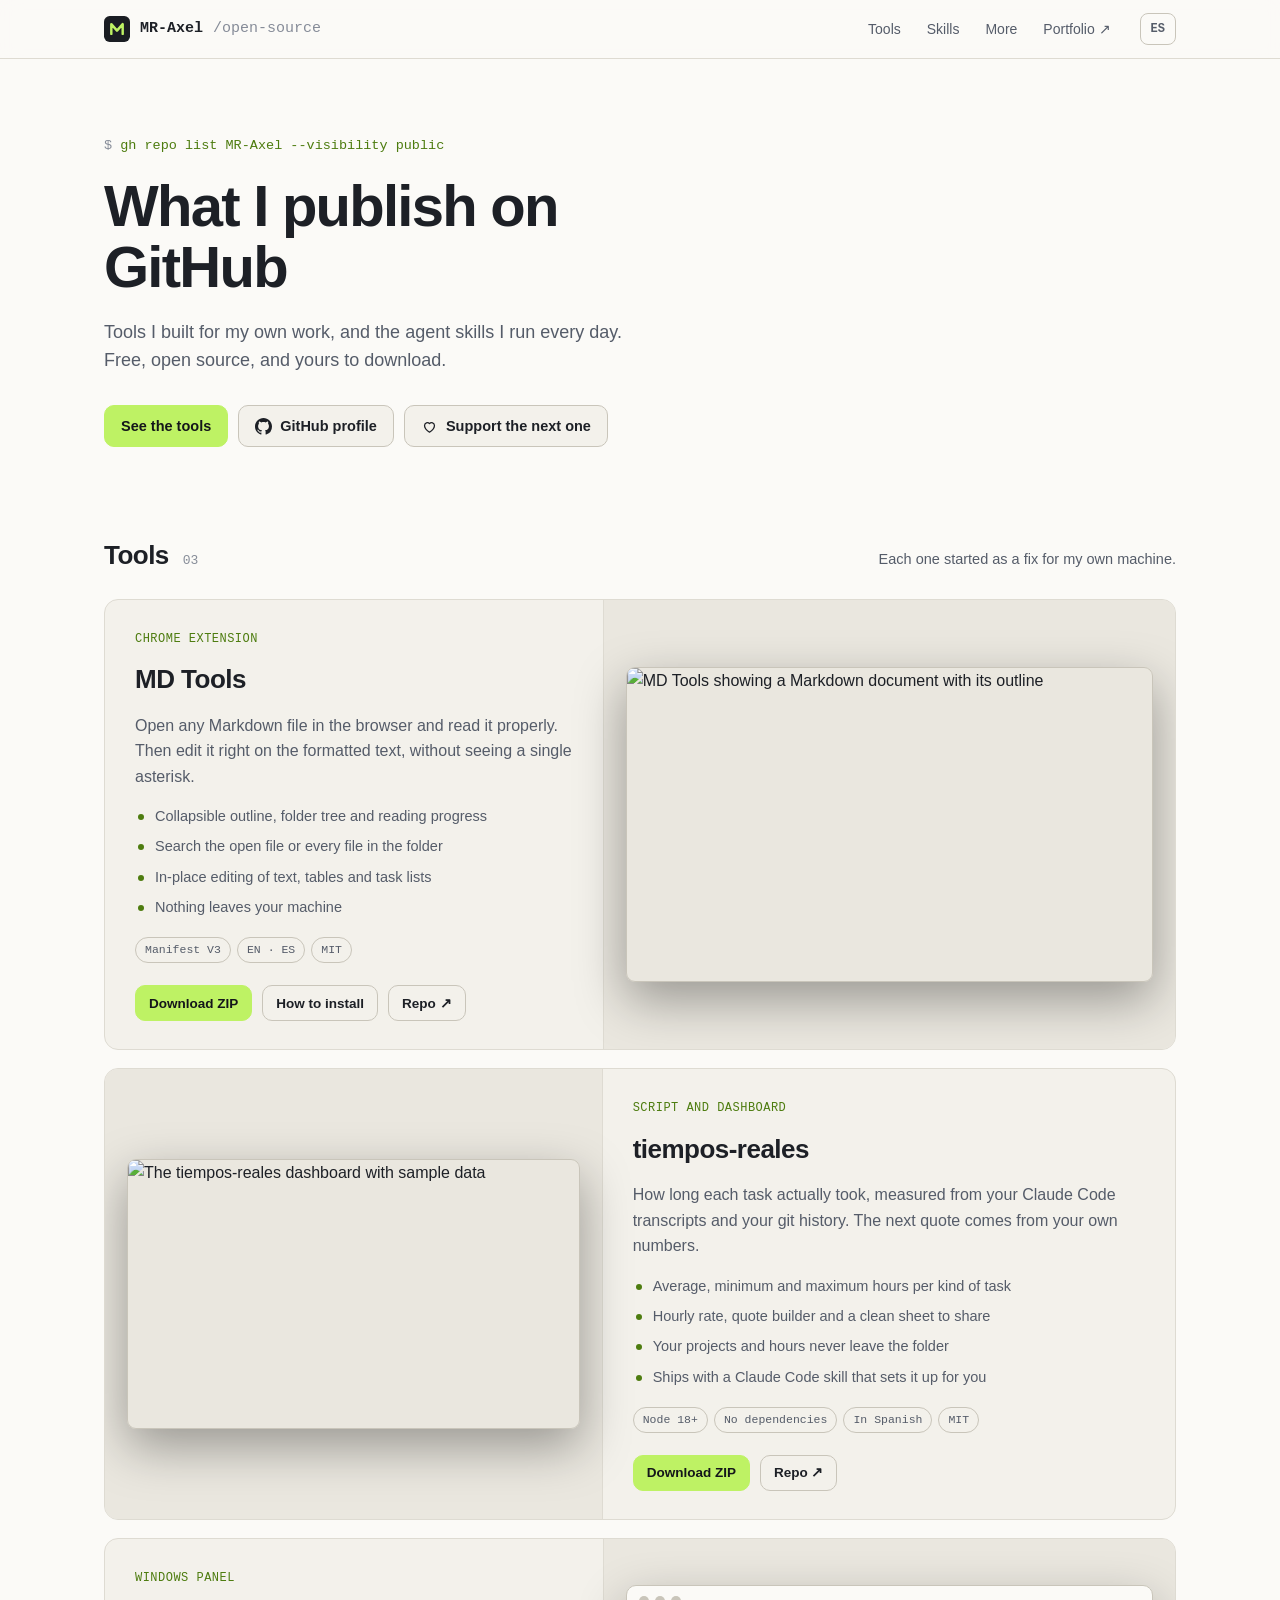
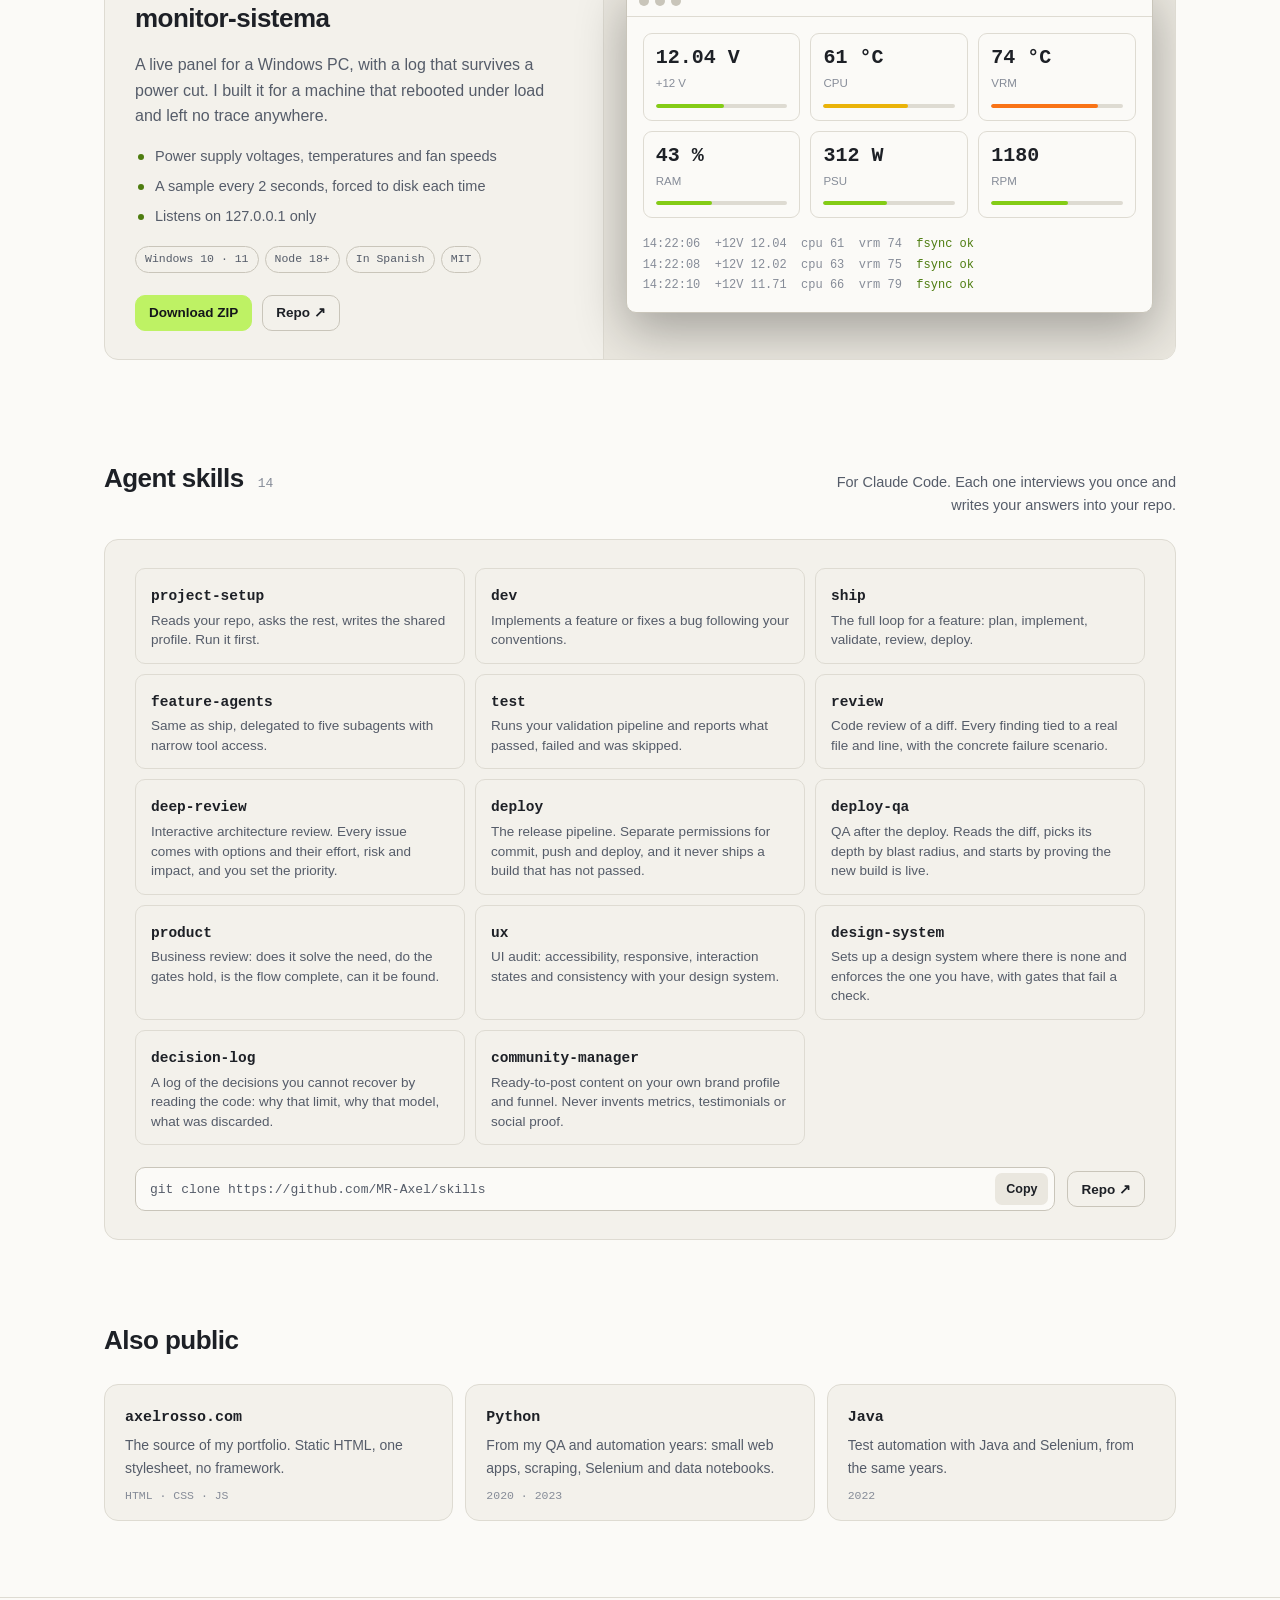
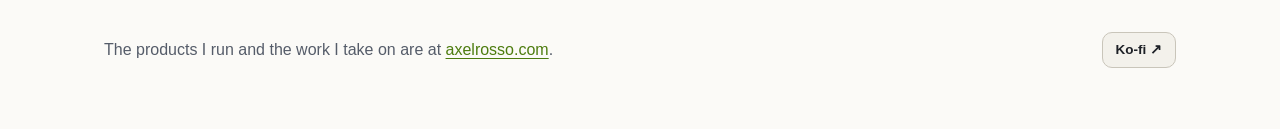
==== commit 755bd808: "Descripciones de los skills según su README y sangría del encabezado Co-Authored-By: Claude Opus 5.5" ====
--- a/index.html
+++ b/index.html
@@ -57,7 +57,7 @@
   .lang { height: 32px; padding: 0 10px; border: 1px solid var(--line-2); border-radius: 8px; background: transparent; color: var(--fg-2); font: 600 12px var(--mono); cursor: pointer; }
   .lang:hover { color: var(--fg); border-color: var(--fg-3); }
 
-  .hero { padding: 76px 0 54px; }
+  .hero { padding-top: 76px; padding-bottom: 54px; }
   .hero .linea { font-family: var(--mono); font-size: 13.5px; color: var(--lime-ink); margin: 0 0 18px; }
   .hero .linea::before { content: "$ "; color: var(--fg-3); }
   h1 { margin: 0; font-size: clamp(34px, 6vw, 58px); line-height: 1.06; letter-spacing: -0.03em; max-width: 16ch; }
@@ -135,7 +135,7 @@
     .tool__img, .tool:nth-of-type(even) .tool__img { border: 0; border-top: 1px solid var(--line); min-height: 0; }
     .cab { flex-wrap: wrap; } .cab p { margin: 0; text-align: left; }
     .top nav { display: none; } .lang { margin-left: auto; }
-    .hero { padding: 48px 0 34px; }
+    .hero { padding-top: 48px; padding-bottom: 34px; }
     .skills { padding: 22px 18px; } .tool__txt { padding: 24px 20px; }
     .medidores { grid-template-columns: 1fr 1fr; }
   }
@@ -329,15 +329,15 @@
     ['ship', 'The full loop for a feature: plan, implement, validate, review, deploy.', 'El circuito completo de una feature: planear, implementar, validar, revisar, desplegar.'],
     ['feature-agents', 'Same as ship, delegated to five subagents with narrow tool access.', 'Lo mismo que ship, delegado a cinco subagentes con herramientas acotadas.'],
     ['test', 'Runs your validation pipeline and reports what passed, failed and was skipped.', 'Corre tu pipeline de validación y reporta qué pasó, qué falló y qué se salteó.'],
-    ['review', 'Code review of a diff, every finding tied to a real file and line.', 'Revisión de un diff, con cada hallazgo atado a un archivo y una línea reales.'],
-    ['deep-review', 'A slower, wider review for changes that carry risk.', 'Una revisión más lenta y más ancha, para cambios con riesgo.'],
-    ['deploy', 'The release pipeline, with separate permissions for commit, push and deploy.', 'El pipeline de release, con permisos separados para commit, push y deploy.'],
-    ['deploy-qa', 'Checks a deploy against what was supposed to ship.', 'Revisa un deploy contra lo que tenía que salir.'],
-    ['product', 'Specs and product decisions written against your own context.', 'Specs y decisiones de producto escritas contra tu propio contexto.'],
-    ['ux', 'UX review of a screen or a flow.', 'Revisión de UX de una pantalla o de un flujo.'],
-    ['design-system', 'Keeps tokens and components consistent across the product.', 'Mantiene tokens y componentes consistentes en todo el producto.'],
-    ['decision-log', 'Records why a decision was made, with its date.', 'Deja escrito por qué se tomó una decisión, con su fecha.'],
-    ['community-manager', 'Plans and writes social content in your brand voice.', 'Planifica y escribe contenido para redes con la voz de tu marca.']
+    ["review", "Code review of a diff. Every finding tied to a real file and line, with the concrete failure scenario.", "Code review de un diff. Cada hallazgo atado a un archivo y una línea reales, con el escenario de falla concreto."],
+    ["deep-review", "Interactive architecture review. Every issue comes with options and their effort, risk and impact, and you set the priority.", "Review de arquitectura interactivo. Cada issue viene con opciones y su esfuerzo, riesgo e impacto, y priorizás vos."],
+    ["deploy", "The release pipeline. Separate permissions for commit, push and deploy, and it never ships a build that has not passed.", "El pipeline de release. Permisos separados para commit, push y deploy, y nunca despliega un build que no pasó."],
+    ["deploy-qa", "QA after the deploy. Reads the diff, picks its depth by blast radius, and starts by proving the new build is live.", "QA después del deploy. Lee el diff, elige la profundidad por blast radius y arranca probando que el build nuevo esté en el aire."],
+    ["product", "Business review: does it solve the need, do the gates hold, is the flow complete, can it be found.", "Review de negocio: si resuelve la necesidad, si los gates aguantan, si el flujo está completo y si se encuentra."],
+    ["ux", "UI audit: accessibility, responsive, interaction states and consistency with your design system.", "Auditoría de UI: accesibilidad, responsive, estados de interacción y consistencia con tu design system."],
+    ["design-system", "Sets up a design system where there is none and enforces the one you have, with gates that fail a check.", "Arma un design system donde no hay y hace cumplir el que existe, con gates que hacen fallar un check."],
+    ["decision-log", "A log of the decisions you cannot recover by reading the code: why that limit, why that model, what was discarded.", "Bitácora de las decisiones que no se recuperan leyendo el código: por qué ese límite, por qué ese modelo, qué se descartó."],
+    ["community-manager", "Ready-to-post content on your own brand profile and funnel. Never invents metrics, testimonials or social proof.", "Contenido listo para publicar sobre tu propio perfil de marca y tu funnel. Nunca inventa métricas, testimonios ni prueba social."]
   ];
   var grid = document.getElementById('skills-grid');
   SKILLS.forEach(function (s) {
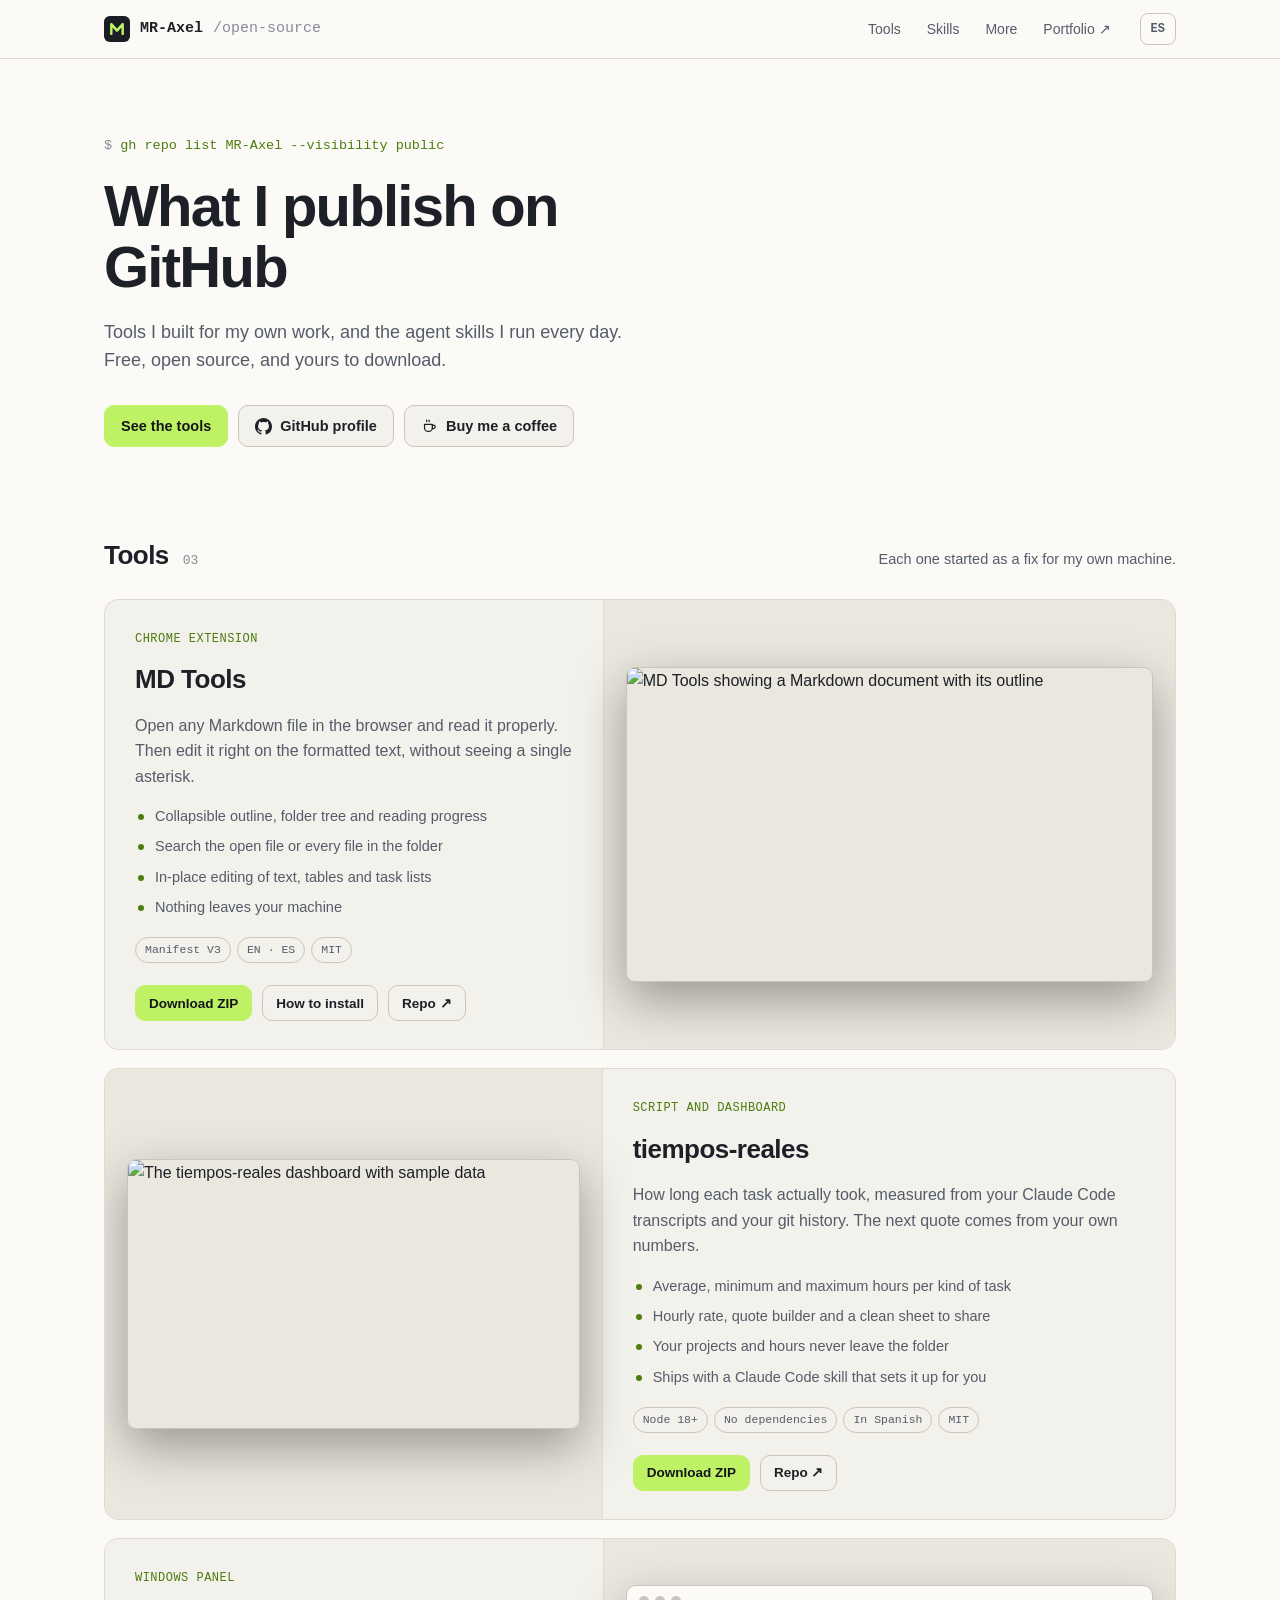
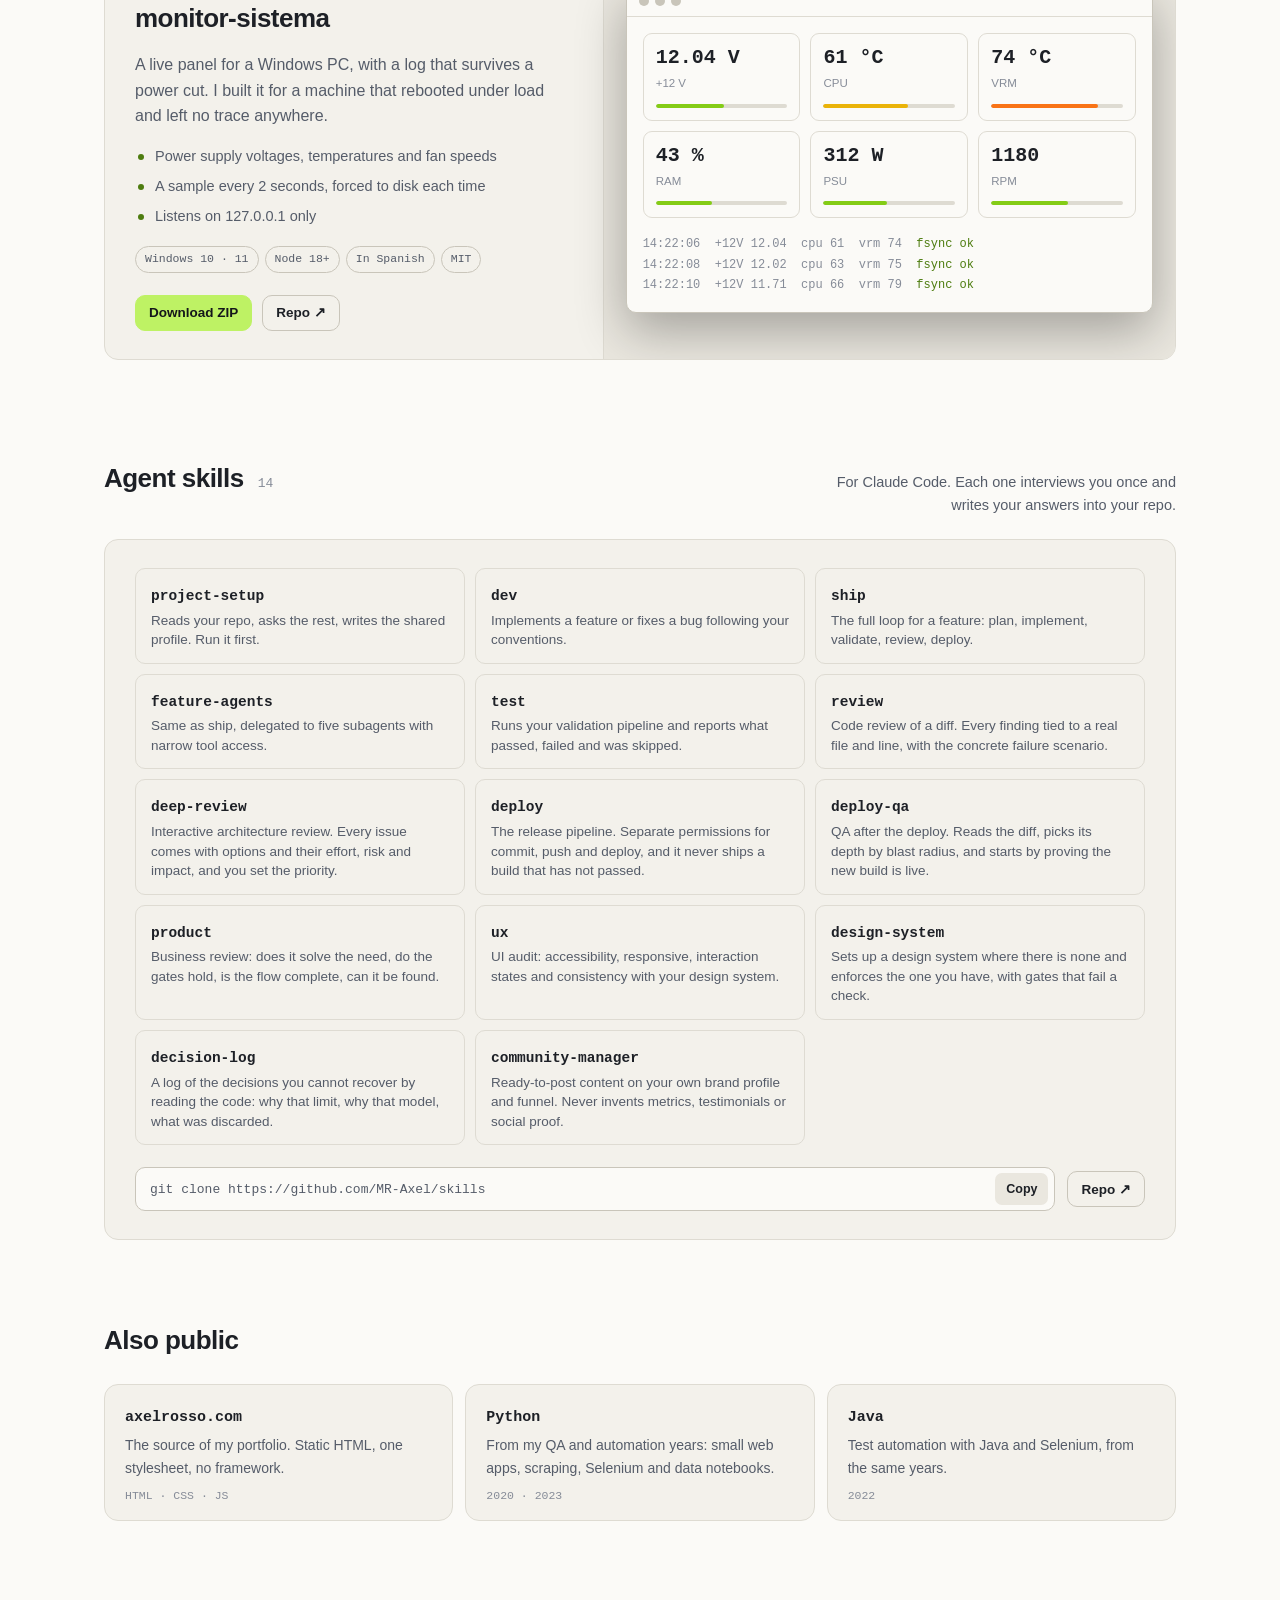
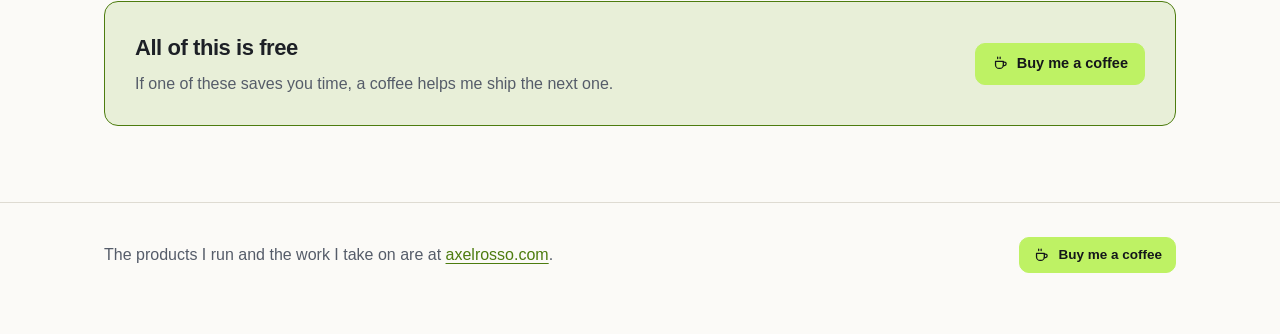
==== commit 71015457: "Invitar un café por Ko-fi Co-Authored-By: Claude Opus 5.5 <noreply@anthropic.com>" ====
--- a/index.html
+++ b/index.html
@@ -123,6 +123,9 @@
   .otro p { margin: 6px 0 0; color: var(--fg-2); font-size: 14px; }
   .otro small { display: block; margin-top: 10px; font: 11.5px var(--mono); color: var(--fg-3); }
 
+  .cafe { display: flex; flex-wrap: wrap; align-items: center; justify-content: space-between; gap: 18px 30px; padding: 28px 30px; border: 1px solid var(--lime-ink); border-radius: var(--radius); background: var(--lime-soft); }
+  .cafe h2 { font-size: 22px; }
+  .cafe p { margin: 6px 0 0; color: var(--fg-2); }
   footer { margin-top: 30px; padding: 34px 0 60px; border-top: 1px solid var(--line); }
   footer .wrap { display: flex; flex-wrap: wrap; align-items: center; justify-content: space-between; gap: 18px; }
   footer p { margin: 0; color: var(--fg-2); max-width: 52ch; }
@@ -171,7 +174,7 @@
     <div class="acciones">
       <a class="btn lima" href="#tools"><span data-l="en">See the tools</span><span data-l="es">Ver las herramientas</span></a>
       <a class="btn" href="https://github.com/MR-Axel"><svg viewBox="0 0 16 16" fill="currentColor" aria-hidden="true"><path d="M8 0C3.58 0 0 3.58 0 8c0 3.54 2.29 6.53 5.47 7.59.4.07.55-.17.55-.38 0-.19-.01-.82-.01-1.49-2.01.37-2.53-.49-2.69-.94-.09-.23-.48-.94-.82-1.13-.28-.15-.68-.52-.01-.53.63-.01 1.08.58 1.23.82.72 1.21 1.87.87 2.33.66.07-.52.28-.87.51-1.07-1.78-.2-3.64-.89-3.64-3.95 0-.87.31-1.59.82-2.15-.08-.2-.36-1.02.08-2.12 0 0 .67-.21 2.2.82.64-.18 1.32-.27 2-.27.68 0 1.36.09 2 .27 1.53-1.04 2.2-.82 2.2-.82.44 1.1.16 1.92.08 2.12.51.56.82 1.27.82 2.15 0 3.07-1.87 3.75-3.65 3.95.29.25.54.73.54 1.48 0 1.07-.01 1.93-.01 2.2 0 .21.15.46.55.38A8.013 8.013 0 0016 8c0-4.42-3.58-8-8-8z"/></svg><span data-l="en">GitHub profile</span><span data-l="es">Perfil de GitHub</span></a>
-      <a class="btn" href="https://ko-fi.com/mraxel"><svg viewBox="0 0 24 24" fill="none" stroke="currentColor" stroke-width="1.8" stroke-linecap="round" stroke-linejoin="round" aria-hidden="true"><path d="M12 20s-7-4.4-7-9.5A4 4 0 0 1 12 8a4 4 0 0 1 7 2.5C19 15.6 12 20 12 20z"/></svg><span data-l="en">Support the next one</span><span data-l="es">Bancar la próxima</span></a>
+      <a class="btn" href="https://ko-fi.com/mraxel"><svg viewBox="0 0 24 24" fill="none" stroke="currentColor" stroke-width="1.8" stroke-linecap="round" stroke-linejoin="round" aria-hidden="true"><path d="M5 9h11v5a5 5 0 0 1-5 5h-1a5 5 0 0 1-5-5z"/><path d="M16 10h1.5a2.5 2.5 0 0 1 0 5H16"/><path d="M8 3v2M11.5 3v2"/></svg><span data-l="en">Buy me a coffee</span><span data-l="es">Invitame un café</span></a>
     </div>
   </div>
 
@@ -310,6 +313,17 @@
       </div>
     </div>
   </section>
+  <section id="coffee">
+    <div class="wrap">
+      <div class="cafe">
+        <div>
+          <h2><span data-l="en">All of this is free</span><span data-l="es">Todo esto es gratis</span></h2>
+          <p><span data-l="en">If one of these saves you time, a coffee helps me ship the next one.</span><span data-l="es">Si alguna te ahorra tiempo, un café me ayuda a sacar la próxima.</span></p>
+        </div>
+        <a class="btn lima" href="https://ko-fi.com/mraxel"><svg viewBox="0 0 24 24" fill="none" stroke="currentColor" stroke-width="1.8" stroke-linecap="round" stroke-linejoin="round" aria-hidden="true"><path d="M5 9h11v5a5 5 0 0 1-5 5h-1a5 5 0 0 1-5-5z"/><path d="M16 10h1.5a2.5 2.5 0 0 1 0 5H16"/><path d="M8 3v2M11.5 3v2"/></svg><span data-l="en">Buy me a coffee</span><span data-l="es">Invitame un café</span></a>
+      </div>
+    </div>
+  </section>
 </main>
 
 <footer>
@@ -318,7 +332,7 @@
       <span data-l="en">The products I run and the work I take on are at <a href="https://axelrosso.com/en/">axelrosso.com</a>.</span>
       <span data-l="es">Los productos que mantengo y los trabajos que tomo están en <a href="https://axelrosso.com">axelrosso.com</a>.</span>
     </p>
-    <a class="btn chico" href="https://ko-fi.com/mraxel">Ko-fi ↗</a>
+    <a class="btn lima chico" href="https://ko-fi.com/mraxel"><svg viewBox="0 0 24 24" fill="none" stroke="currentColor" stroke-width="1.8" stroke-linecap="round" stroke-linejoin="round" aria-hidden="true"><path d="M5 9h11v5a5 5 0 0 1-5 5h-1a5 5 0 0 1-5-5z"/><path d="M16 10h1.5a2.5 2.5 0 0 1 0 5H16"/><path d="M8 3v2M11.5 3v2"/></svg><span data-l="en">Buy me a coffee</span><span data-l="es">Invitame un café</span></a>
   </div>
 </footer>
 
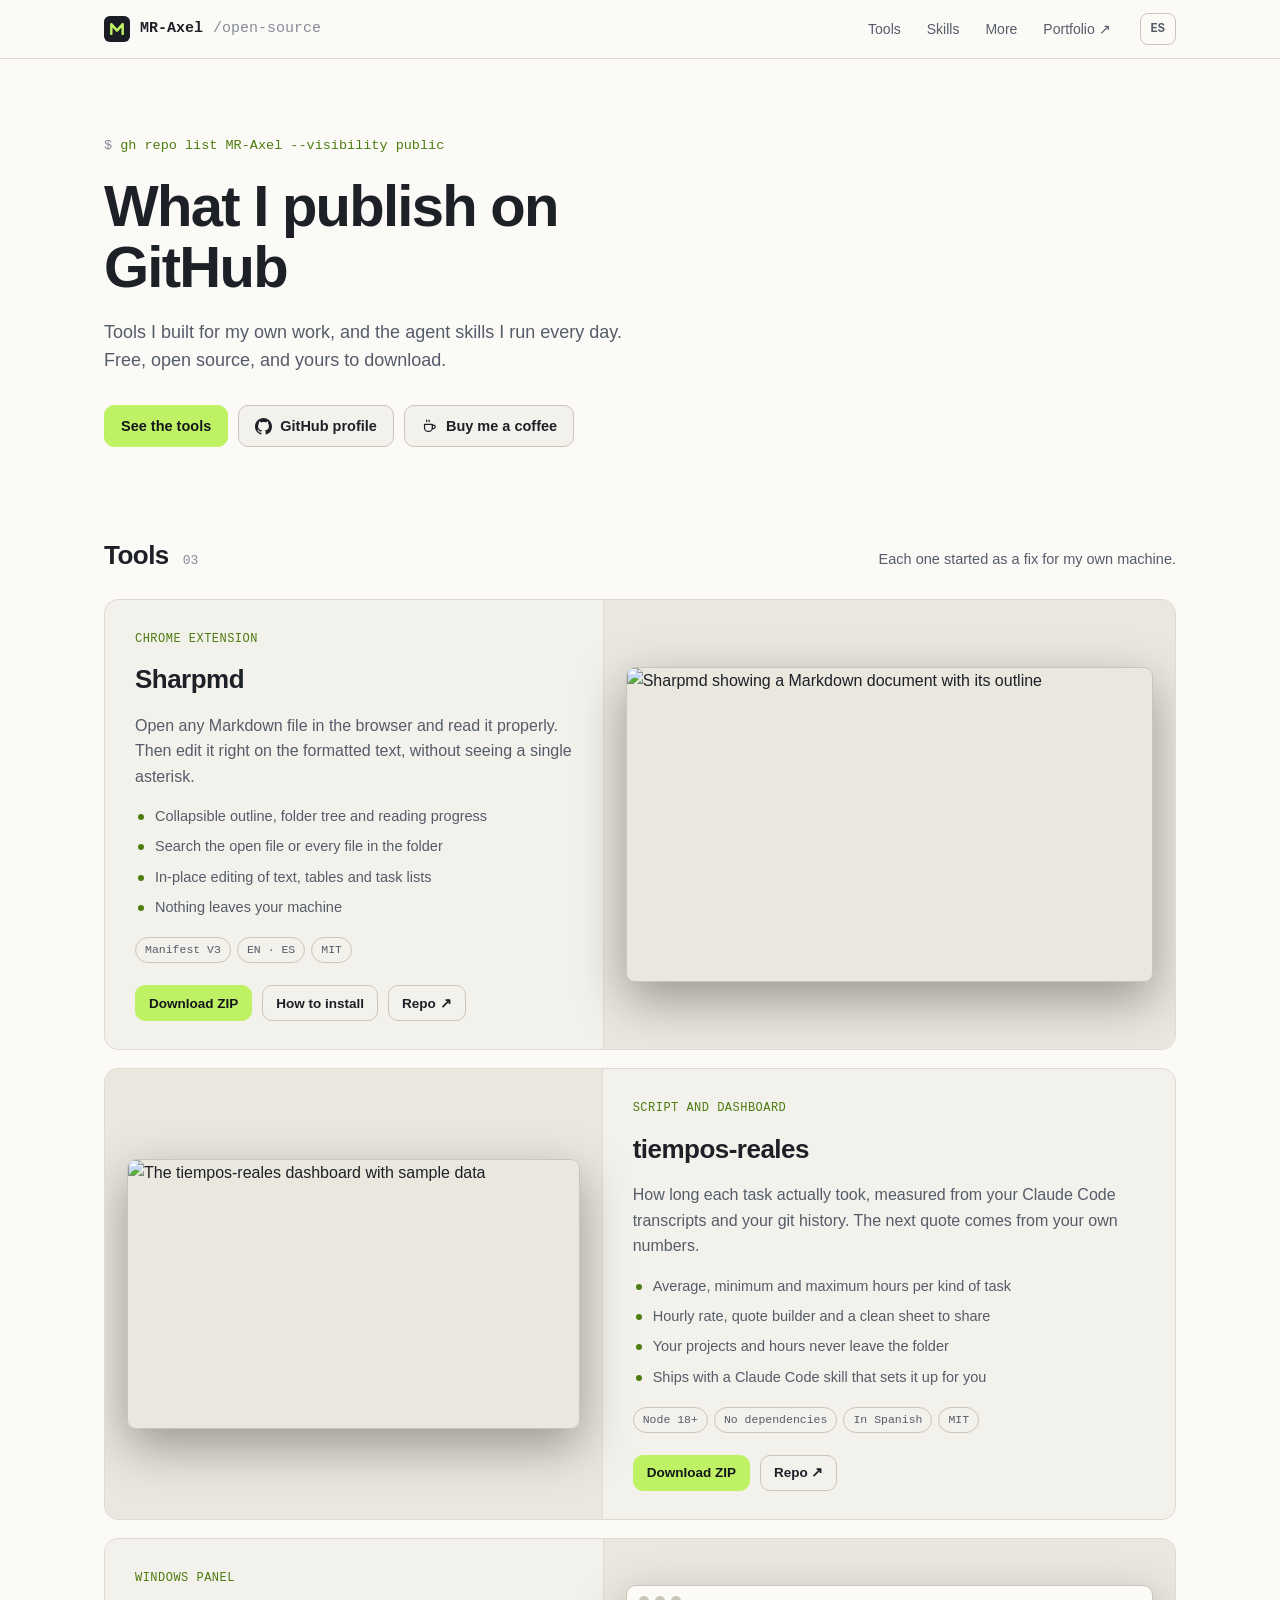
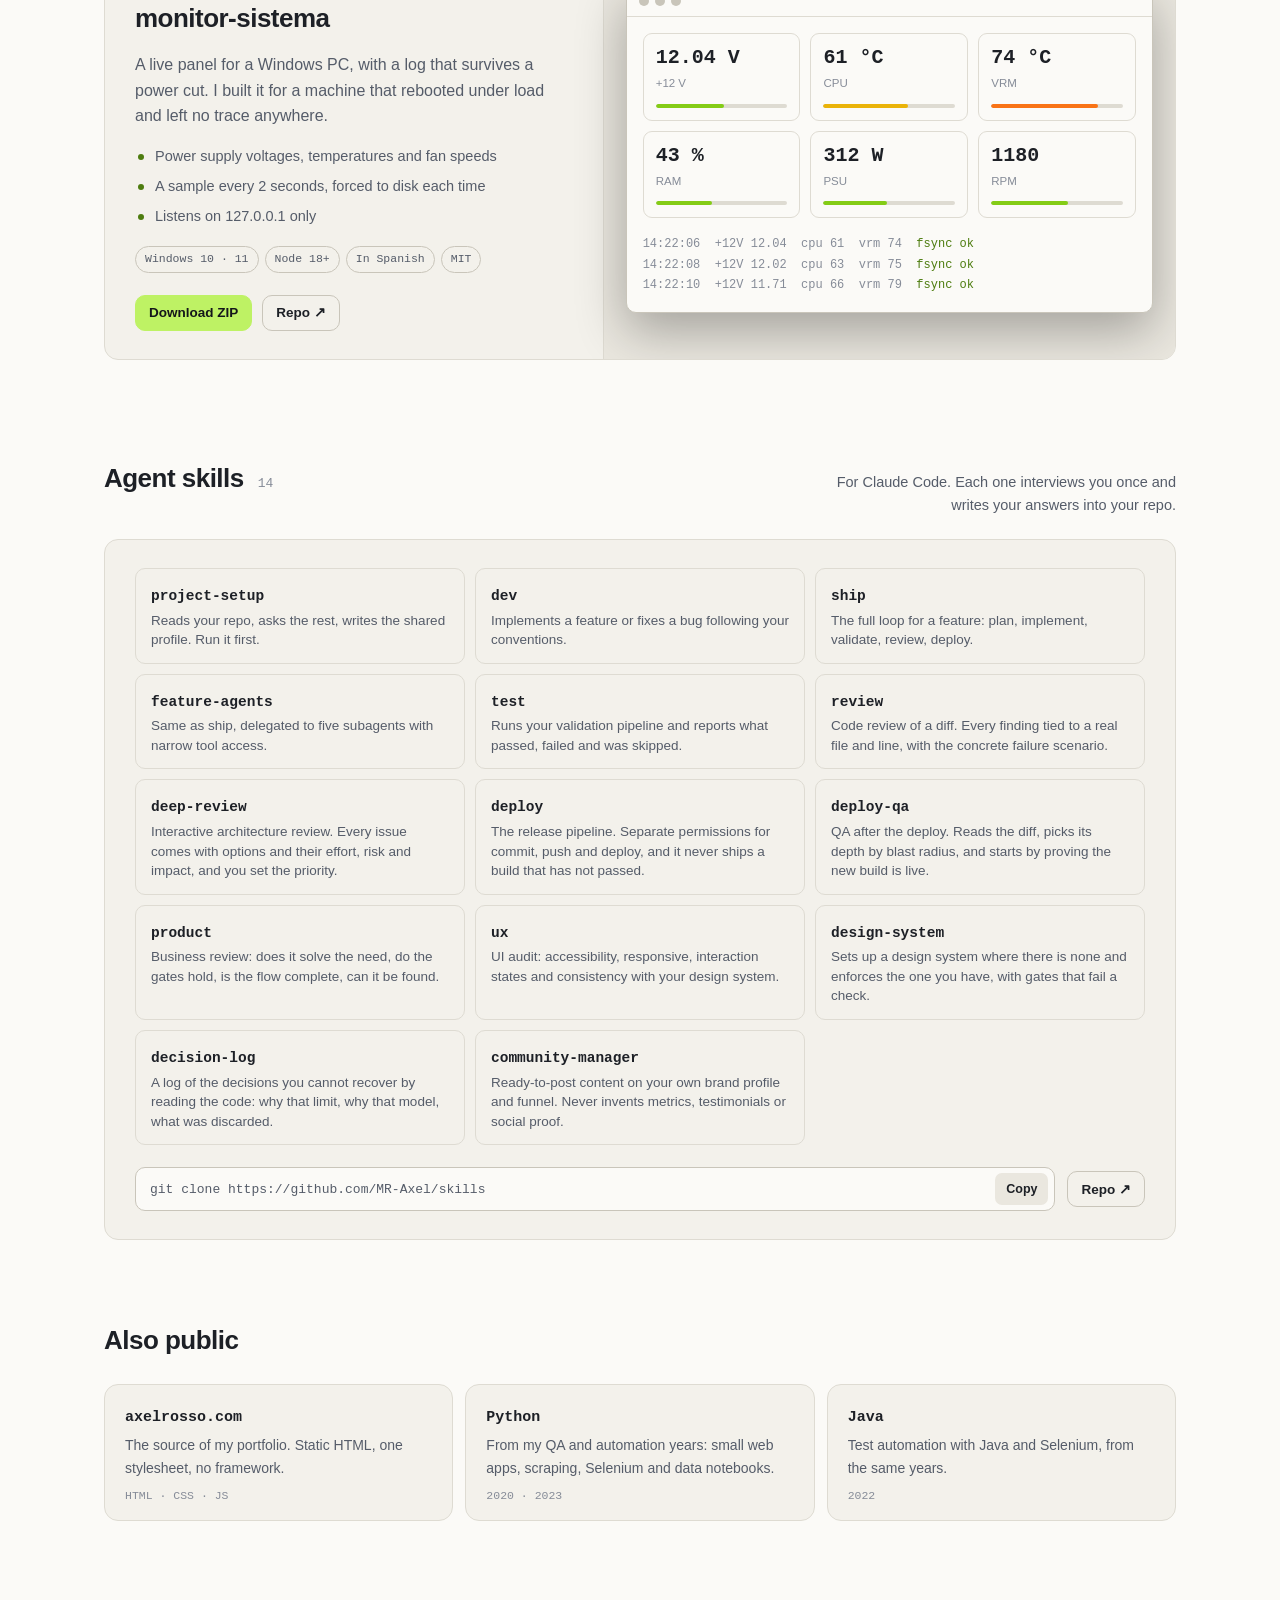
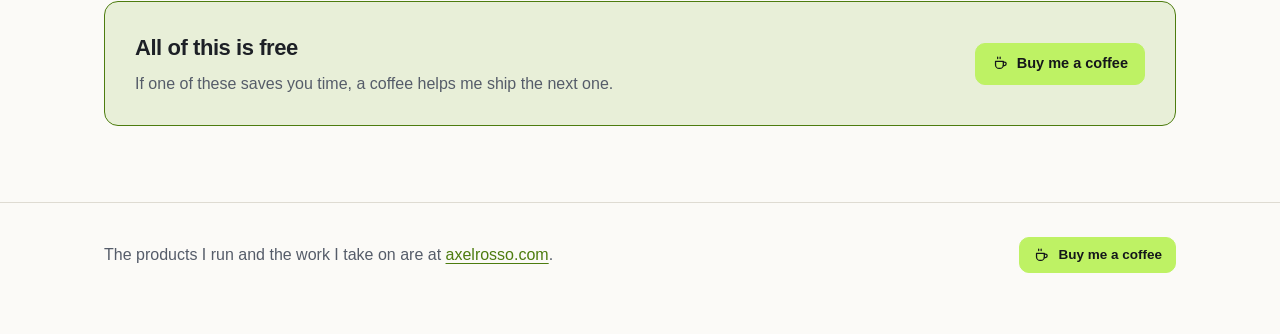
==== commit b2c9871e: "Rename MD Tools to Sharpmd Co-Authored-By: Claude Opus 5.5 <noreply@anthropic.com>" ====
--- a/index.html
+++ b/index.html
@@ -174,7 +174,7 @@
     <div class="acciones">
       <a class="btn lima" href="#tools"><span data-l="en">See the tools</span><span data-l="es">Ver las herramientas</span></a>
       <a class="btn" href="https://github.com/MR-Axel"><svg viewBox="0 0 16 16" fill="currentColor" aria-hidden="true"><path d="M8 0C3.58 0 0 3.58 0 8c0 3.54 2.29 6.53 5.47 7.59.4.07.55-.17.55-.38 0-.19-.01-.82-.01-1.49-2.01.37-2.53-.49-2.69-.94-.09-.23-.48-.94-.82-1.13-.28-.15-.68-.52-.01-.53.63-.01 1.08.58 1.23.82.72 1.21 1.87.87 2.33.66.07-.52.28-.87.51-1.07-1.78-.2-3.64-.89-3.64-3.95 0-.87.31-1.59.82-2.15-.08-.2-.36-1.02.08-2.12 0 0 .67-.21 2.2.82.64-.18 1.32-.27 2-.27.68 0 1.36.09 2 .27 1.53-1.04 2.2-.82 2.2-.82.44 1.1.16 1.92.08 2.12.51.56.82 1.27.82 2.15 0 3.07-1.87 3.75-3.65 3.95.29.25.54.73.54 1.48 0 1.07-.01 1.93-.01 2.2 0 .21.15.46.55.38A8.013 8.013 0 0016 8c0-4.42-3.58-8-8-8z"/></svg><span data-l="en">GitHub profile</span><span data-l="es">Perfil de GitHub</span></a>
-      <a class="btn" href="https://ko-fi.com/mraxel"><svg viewBox="0 0 24 24" fill="none" stroke="currentColor" stroke-width="1.8" stroke-linecap="round" stroke-linejoin="round" aria-hidden="true"><path d="M5 9h11v5a5 5 0 0 1-5 5h-1a5 5 0 0 1-5-5z"/><path d="M16 10h1.5a2.5 2.5 0 0 1 0 5H16"/><path d="M8 3v2M11.5 3v2"/></svg><span data-l="en">Buy me a coffee</span><span data-l="es">Invitame un café</span></a>
+      <a class="btn" href="https://ko-fi.com/surlabs"><svg viewBox="0 0 24 24" fill="none" stroke="currentColor" stroke-width="1.8" stroke-linecap="round" stroke-linejoin="round" aria-hidden="true"><path d="M5 9h11v5a5 5 0 0 1-5 5h-1a5 5 0 0 1-5-5z"/><path d="M16 10h1.5a2.5 2.5 0 0 1 0 5H16"/><path d="M8 3v2M11.5 3v2"/></svg><span data-l="en">Buy me a coffee</span><span data-l="es">Invitame un café</span></a>
     </div>
   </div>
 
@@ -186,10 +186,10 @@
         <p><span data-l="en">Each one started as a fix for my own machine.</span><span data-l="es">Cada una arrancó como un arreglo para mi propia máquina.</span></p>
       </div>
 
-      <article class="tool" data-repo="md-tools">
+      <article class="tool" data-repo="sharpmd">
         <div class="tool__txt">
           <span class="tool__tipo"><span data-l="en">Chrome extension</span><span data-l="es">Extensión de Chrome</span></span>
-          <h3>MD Tools</h3>
+          <h3>Sharpmd</h3>
           <p>
             <span data-l="en">Open any Markdown file in the browser and read it properly. Then edit it right on the formatted text, without seeing a single asterisk.</span>
             <span data-l="es">Abrís cualquier archivo Markdown en el navegador y se lee bien. Después lo editás sobre el texto ya formateado, sin ver un solo asterisco.</span>
@@ -202,12 +202,12 @@
           </ul>
           <div class="chips"><span class="chip">Manifest V3</span><span class="chip">EN · ES</span><span class="chip">MIT</span><span class="chip vivo" data-updated></span></div>
           <div class="acciones">
-            <a class="btn lima chico" href="https://github.com/MR-Axel/md-tools/archive/refs/heads/main.zip"><span data-l="en">Download ZIP</span><span data-l="es">Descargar ZIP</span></a>
-            <a class="btn chico" href="https://github.com/MR-Axel/md-tools#install"><span data-l="en">How to install</span><span data-l="es">Cómo se instala</span></a>
-            <a class="btn chico" href="https://github.com/MR-Axel/md-tools">Repo ↗</a>
+            <a class="btn lima chico" href="https://github.com/MR-Axel/sharpmd/archive/refs/heads/main.zip"><span data-l="en">Download ZIP</span><span data-l="es">Descargar ZIP</span></a>
+            <a class="btn chico" href="https://github.com/MR-Axel/sharpmd#install"><span data-l="en">How to install</span><span data-l="es">Cómo se instala</span></a>
+            <a class="btn chico" href="https://github.com/MR-Axel/sharpmd">Repo ↗</a>
           </div>
         </div>
-        <div class="tool__img"><img src="https://raw.githubusercontent.com/MR-Axel/md-tools/main/docs/reader.png" alt="MD Tools showing a Markdown document with its outline" loading="lazy" width="1440" height="860"></div>
+        <div class="tool__img"><img src="https://raw.githubusercontent.com/MR-Axel/sharpmd/main/docs/reader.png" alt="Sharpmd showing a Markdown document with its outline" loading="lazy" width="1440" height="860"></div>
       </article>
 
       <article class="tool" data-repo="tiempos-reales">
@@ -320,7 +320,7 @@
           <h2><span data-l="en">All of this is free</span><span data-l="es">Todo esto es gratis</span></h2>
           <p><span data-l="en">If one of these saves you time, a coffee helps me ship the next one.</span><span data-l="es">Si alguna te ahorra tiempo, un café me ayuda a sacar la próxima.</span></p>
         </div>
-        <a class="btn lima" href="https://ko-fi.com/mraxel"><svg viewBox="0 0 24 24" fill="none" stroke="currentColor" stroke-width="1.8" stroke-linecap="round" stroke-linejoin="round" aria-hidden="true"><path d="M5 9h11v5a5 5 0 0 1-5 5h-1a5 5 0 0 1-5-5z"/><path d="M16 10h1.5a2.5 2.5 0 0 1 0 5H16"/><path d="M8 3v2M11.5 3v2"/></svg><span data-l="en">Buy me a coffee</span><span data-l="es">Invitame un café</span></a>
+        <a class="btn lima" href="https://ko-fi.com/surlabs"><svg viewBox="0 0 24 24" fill="none" stroke="currentColor" stroke-width="1.8" stroke-linecap="round" stroke-linejoin="round" aria-hidden="true"><path d="M5 9h11v5a5 5 0 0 1-5 5h-1a5 5 0 0 1-5-5z"/><path d="M16 10h1.5a2.5 2.5 0 0 1 0 5H16"/><path d="M8 3v2M11.5 3v2"/></svg><span data-l="en">Buy me a coffee</span><span data-l="es">Invitame un café</span></a>
       </div>
     </div>
   </section>
@@ -332,7 +332,7 @@
       <span data-l="en">The products I run and the work I take on are at <a href="https://axelrosso.com/en/">axelrosso.com</a>.</span>
       <span data-l="es">Los productos que mantengo y los trabajos que tomo están en <a href="https://axelrosso.com">axelrosso.com</a>.</span>
     </p>
-    <a class="btn lima chico" href="https://ko-fi.com/mraxel"><svg viewBox="0 0 24 24" fill="none" stroke="currentColor" stroke-width="1.8" stroke-linecap="round" stroke-linejoin="round" aria-hidden="true"><path d="M5 9h11v5a5 5 0 0 1-5 5h-1a5 5 0 0 1-5-5z"/><path d="M16 10h1.5a2.5 2.5 0 0 1 0 5H16"/><path d="M8 3v2M11.5 3v2"/></svg><span data-l="en">Buy me a coffee</span><span data-l="es">Invitame un café</span></a>
+    <a class="btn lima chico" href="https://ko-fi.com/surlabs"><svg viewBox="0 0 24 24" fill="none" stroke="currentColor" stroke-width="1.8" stroke-linecap="round" stroke-linejoin="round" aria-hidden="true"><path d="M5 9h11v5a5 5 0 0 1-5 5h-1a5 5 0 0 1-5-5z"/><path d="M16 10h1.5a2.5 2.5 0 0 1 0 5H16"/><path d="M8 3v2M11.5 3v2"/></svg><span data-l="en">Buy me a coffee</span><span data-l="es">Invitame un café</span></a>
   </div>
 </footer>
 
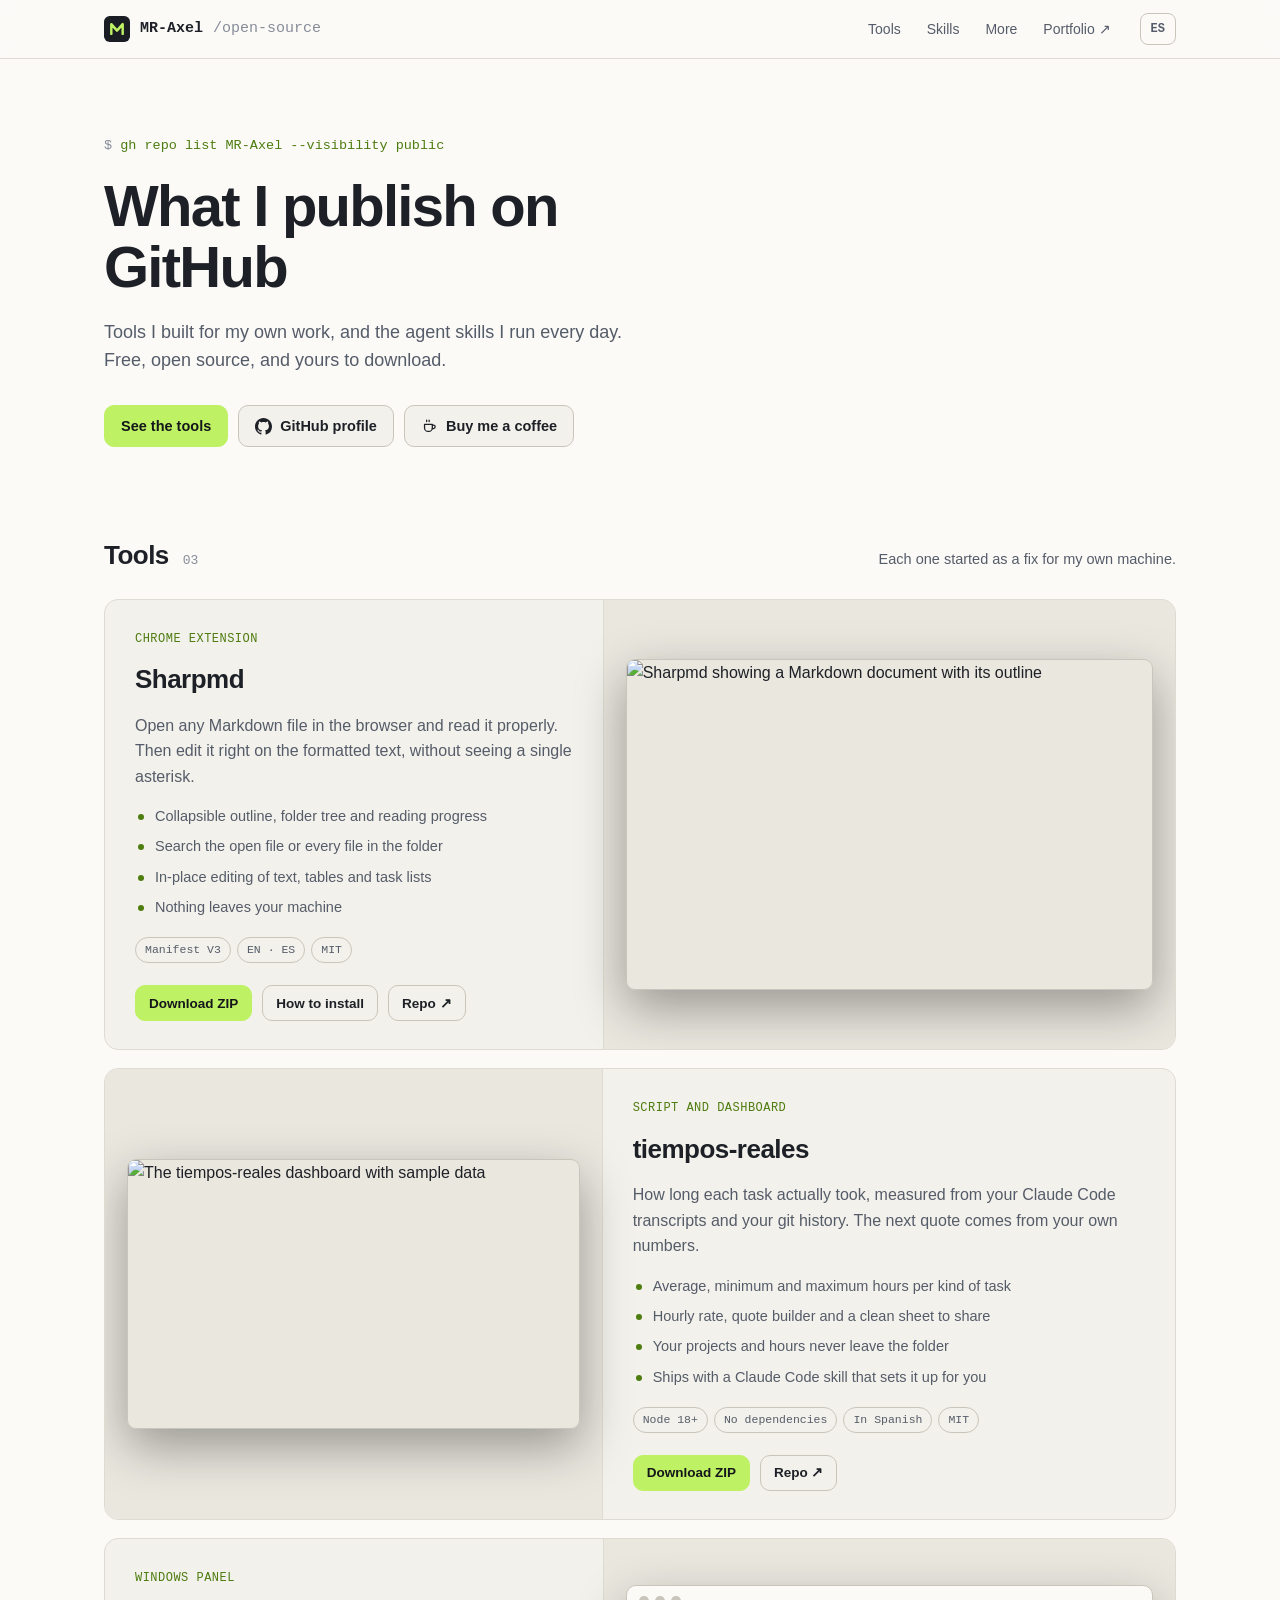
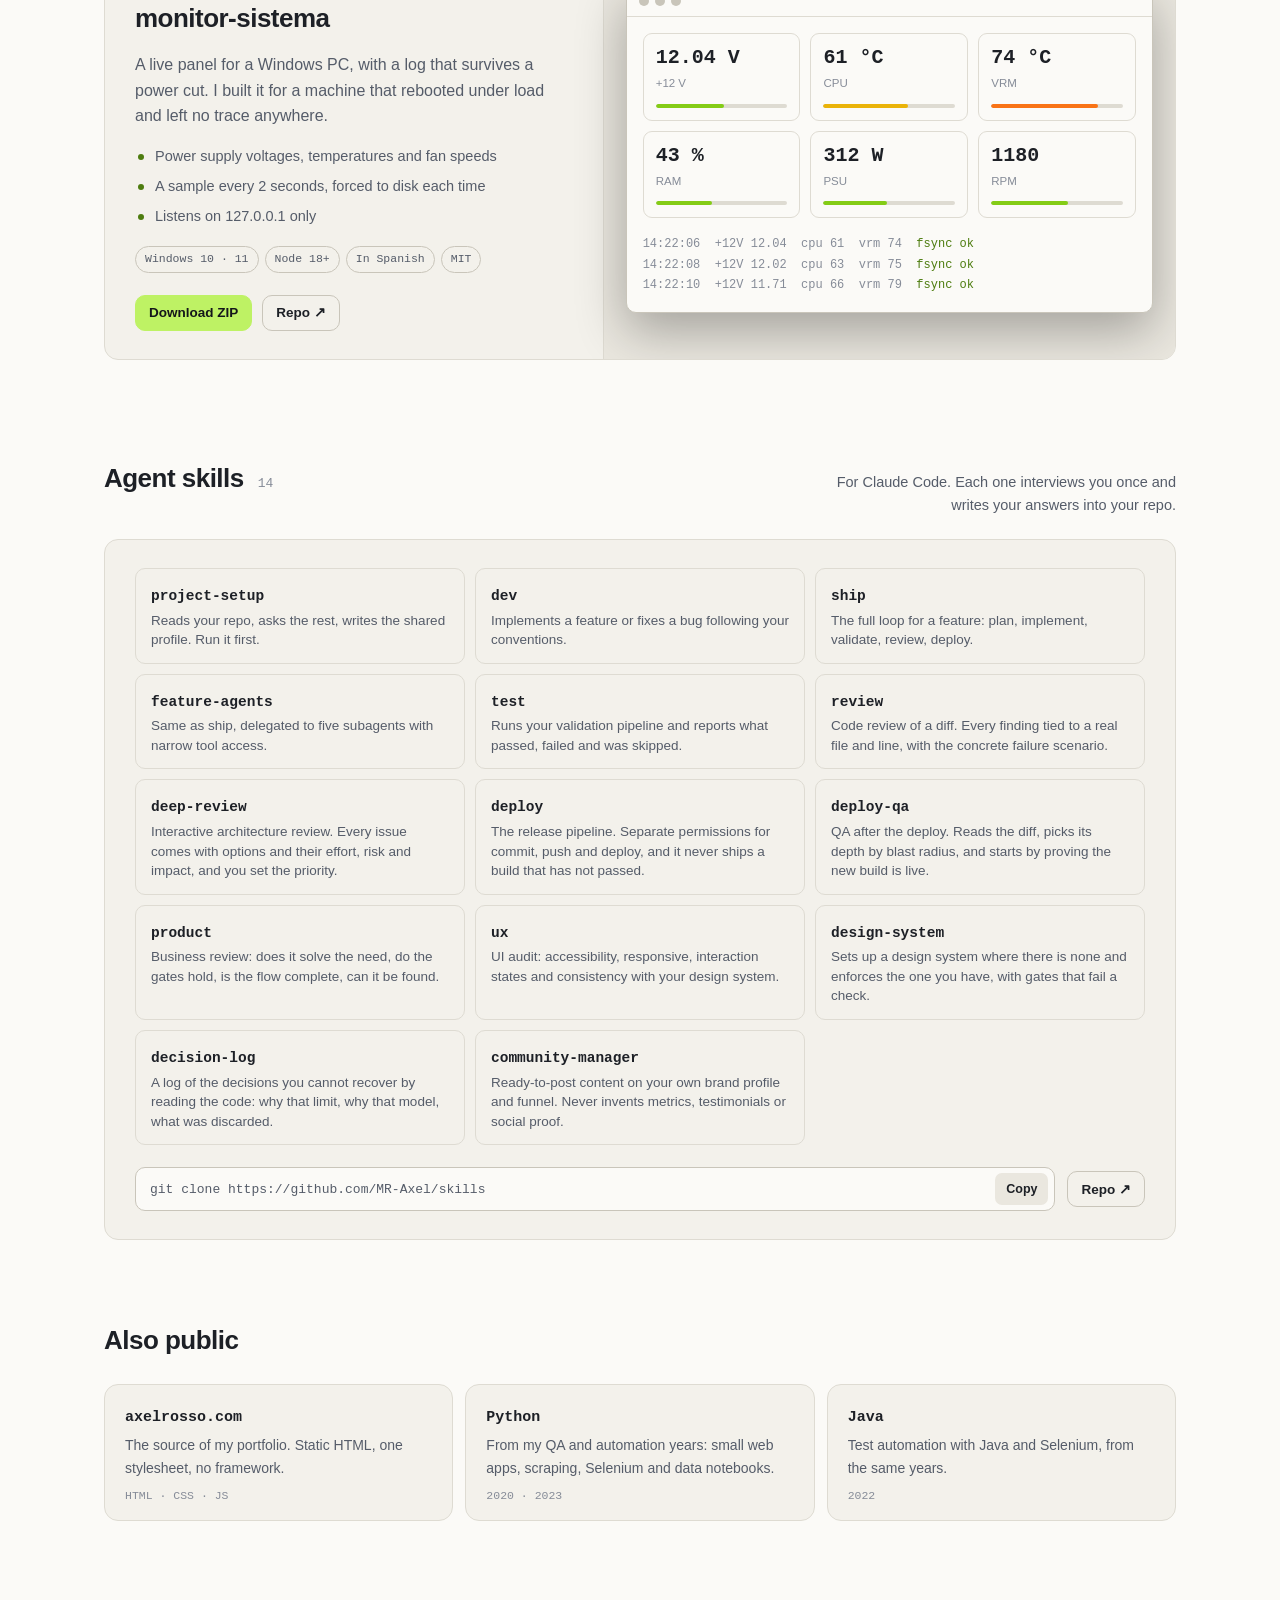
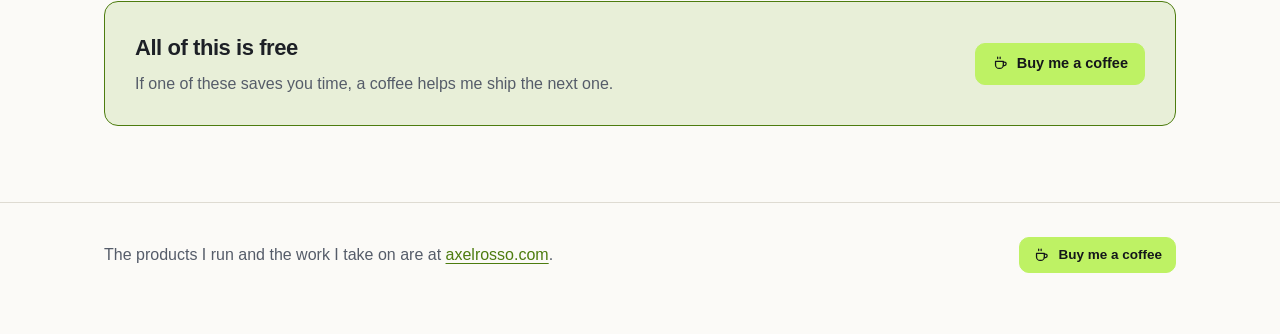
==== commit 82e9356e: "Point the Sharpmd screenshot to the new English capture" ====
--- a/index.html
+++ b/index.html
@@ -207,7 +207,7 @@
             <a class="btn chico" href="https://github.com/MR-Axel/sharpmd">Repo ↗</a>
           </div>
         </div>
-        <div class="tool__img"><img src="https://raw.githubusercontent.com/MR-Axel/sharpmd/main/docs/reader.png" alt="Sharpmd showing a Markdown document with its outline" loading="lazy" width="1440" height="860"></div>
+        <div class="tool__img"><img src="https://raw.githubusercontent.com/MR-Axel/sharpmd/main/docs/store/1-reader.png" alt="Sharpmd showing a Markdown document with its outline" loading="lazy" width="1280" height="800"></div>
       </article>
 
       <article class="tool" data-repo="tiempos-reales">
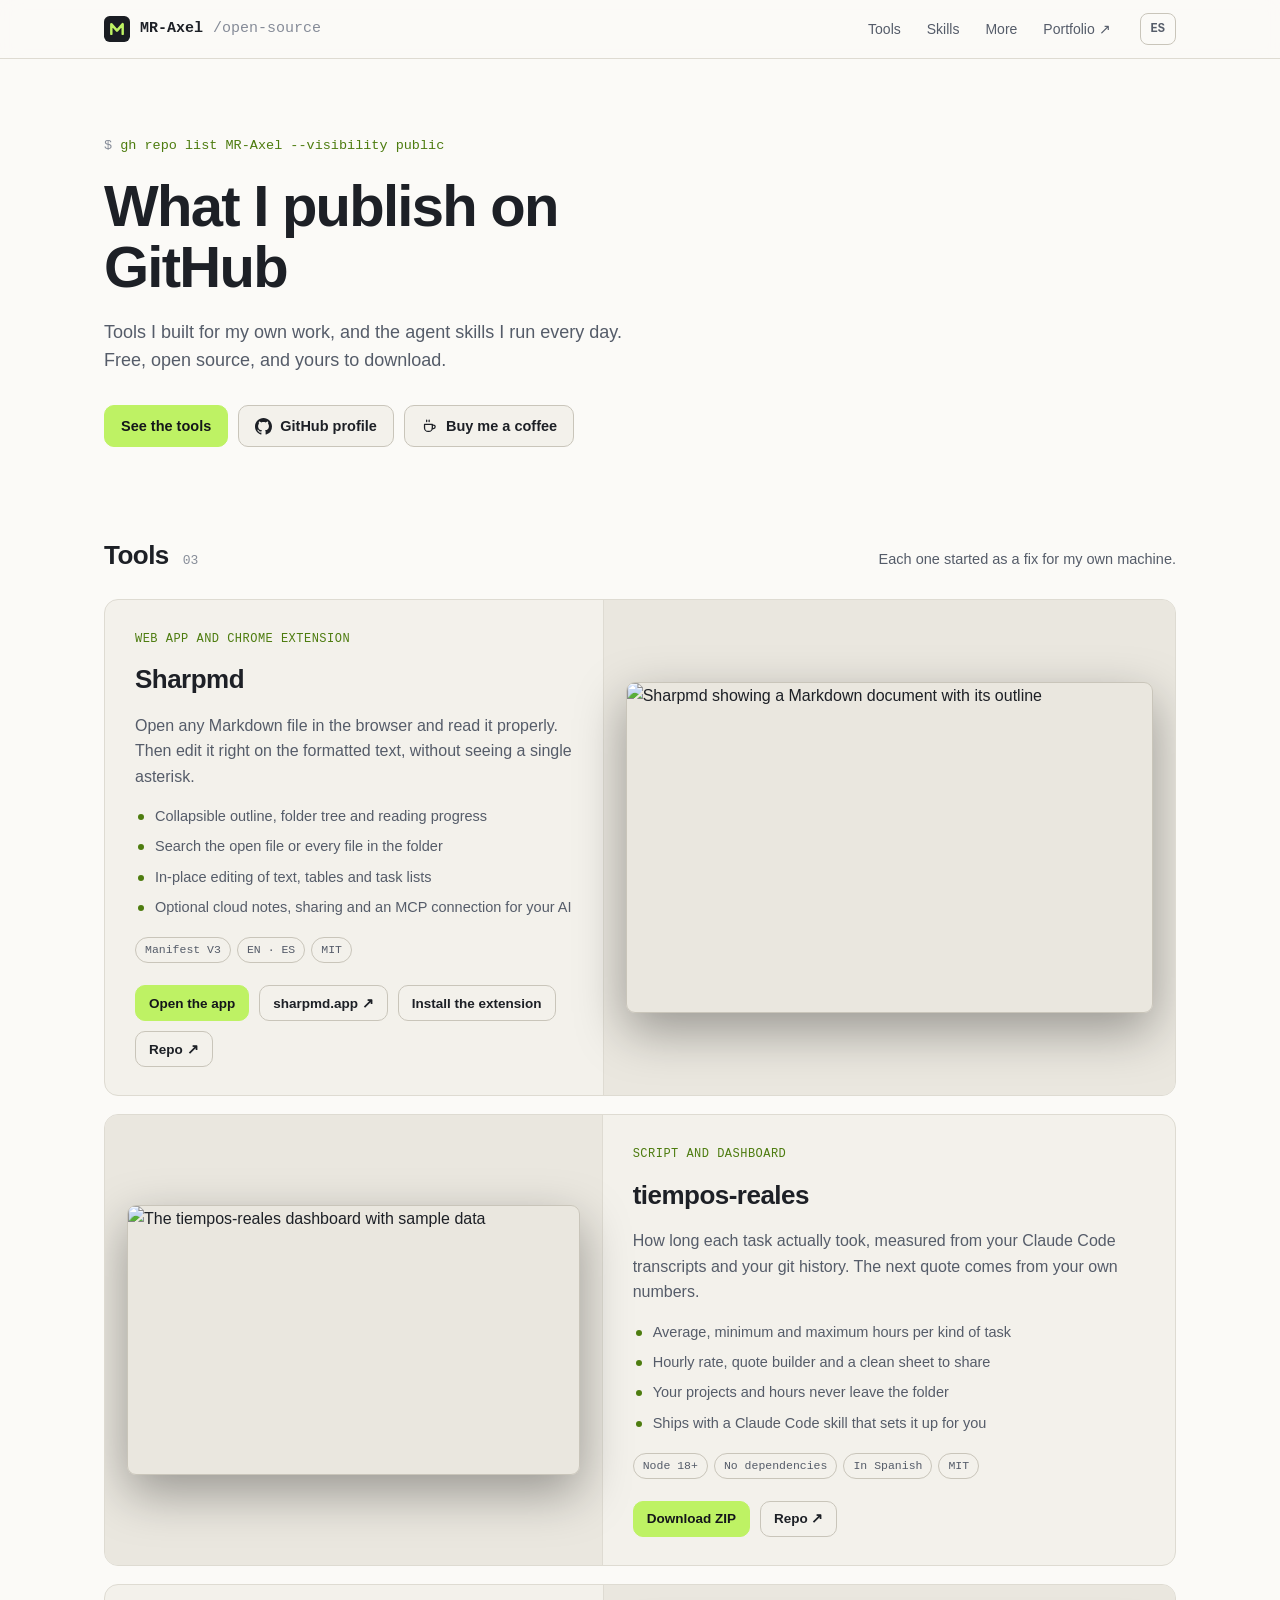
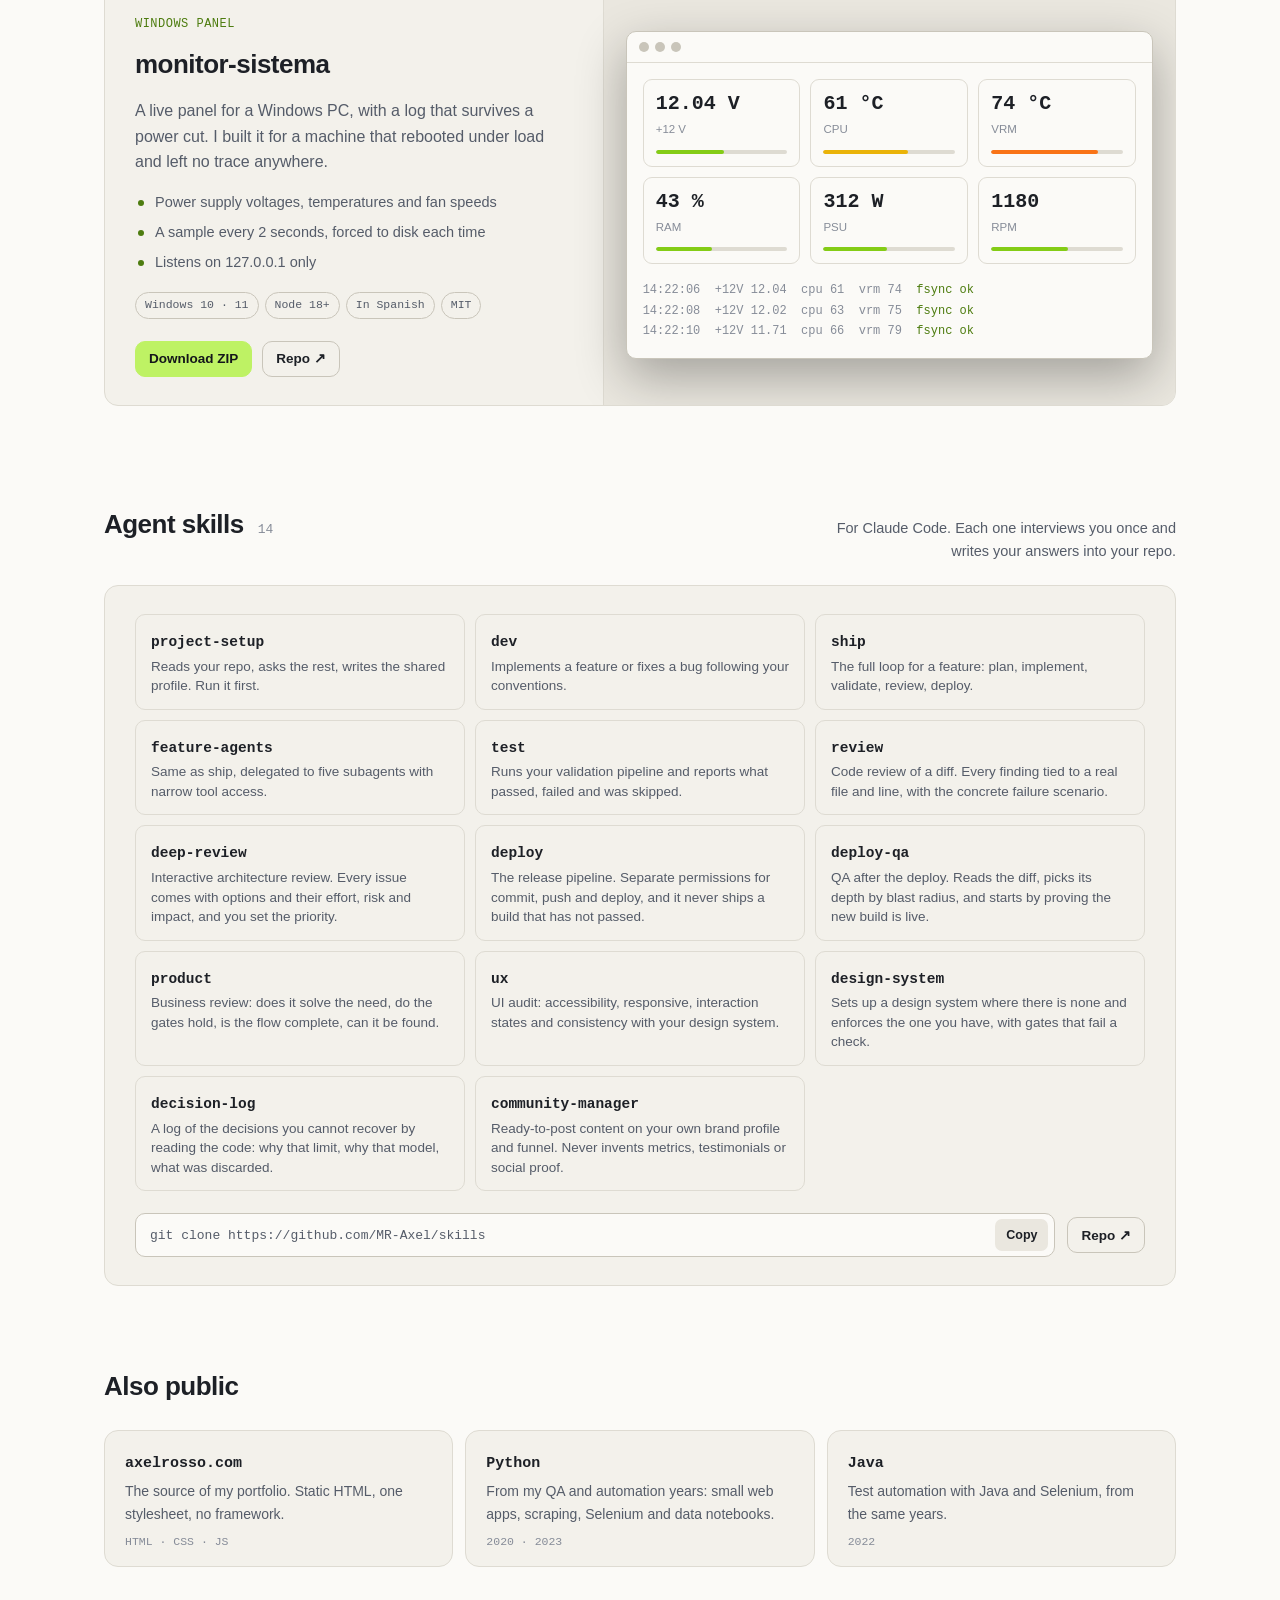
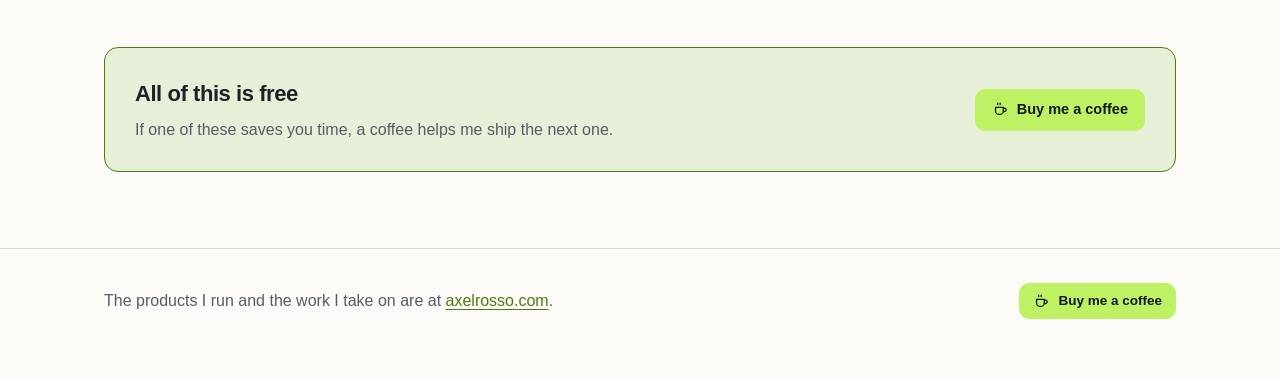
==== commit d1d9cdb1: "Sharpmd card: web app first, links to sharpmd.app Co-Authored-By: Claude Opus 5.5 <noreply@anthropic" ====
--- a/index.html
+++ b/index.html
@@ -188,7 +188,7 @@
 
       <article class="tool" data-repo="sharpmd">
         <div class="tool__txt">
-          <span class="tool__tipo"><span data-l="en">Chrome extension</span><span data-l="es">Extensión de Chrome</span></span>
+          <span class="tool__tipo"><span data-l="en">Web app and Chrome extension</span><span data-l="es">App web y extensión de Chrome</span></span>
           <h3>Sharpmd</h3>
           <p>
             <span data-l="en">Open any Markdown file in the browser and read it properly. Then edit it right on the formatted text, without seeing a single asterisk.</span>
@@ -198,12 +198,13 @@
             <li><span data-l="en">Collapsible outline, folder tree and reading progress</span><span data-l="es">Índice plegable, árbol de carpetas y avance de lectura</span></li>
             <li><span data-l="en">Search the open file or every file in the folder</span><span data-l="es">Búsqueda en el archivo abierto o en toda la carpeta</span></li>
             <li><span data-l="en">In-place editing of text, tables and task lists</span><span data-l="es">Edición en el lugar de texto, tablas y listas de tareas</span></li>
-            <li><span data-l="en">Nothing leaves your machine</span><span data-l="es">Nada sale de tu máquina</span></li>
+            <li><span data-l="en">Optional cloud notes, sharing and an MCP connection for your AI</span><span data-l="es">Notas en la nube opcionales, compartir y conexión MCP para tu IA</span></li>
           </ul>
           <div class="chips"><span class="chip">Manifest V3</span><span class="chip">EN · ES</span><span class="chip">MIT</span><span class="chip vivo" data-updated></span></div>
           <div class="acciones">
-            <a class="btn lima chico" href="https://github.com/MR-Axel/sharpmd/archive/refs/heads/main.zip"><span data-l="en">Download ZIP</span><span data-l="es">Descargar ZIP</span></a>
-            <a class="btn chico" href="https://github.com/MR-Axel/sharpmd#install"><span data-l="en">How to install</span><span data-l="es">Cómo se instala</span></a>
+            <a class="btn lima chico" href="https://sharpmd.app/app/"><span data-l="en">Open the app</span><span data-l="es">Abrir la app</span></a>
+            <a class="btn chico" href="https://sharpmd.app/?site">sharpmd.app ↗</a>
+            <a class="btn chico" href="https://github.com/MR-Axel/sharpmd#install"><span data-l="en">Install the extension</span><span data-l="es">Instalar la extensión</span></a>
             <a class="btn chico" href="https://github.com/MR-Axel/sharpmd">Repo ↗</a>
           </div>
         </div>
